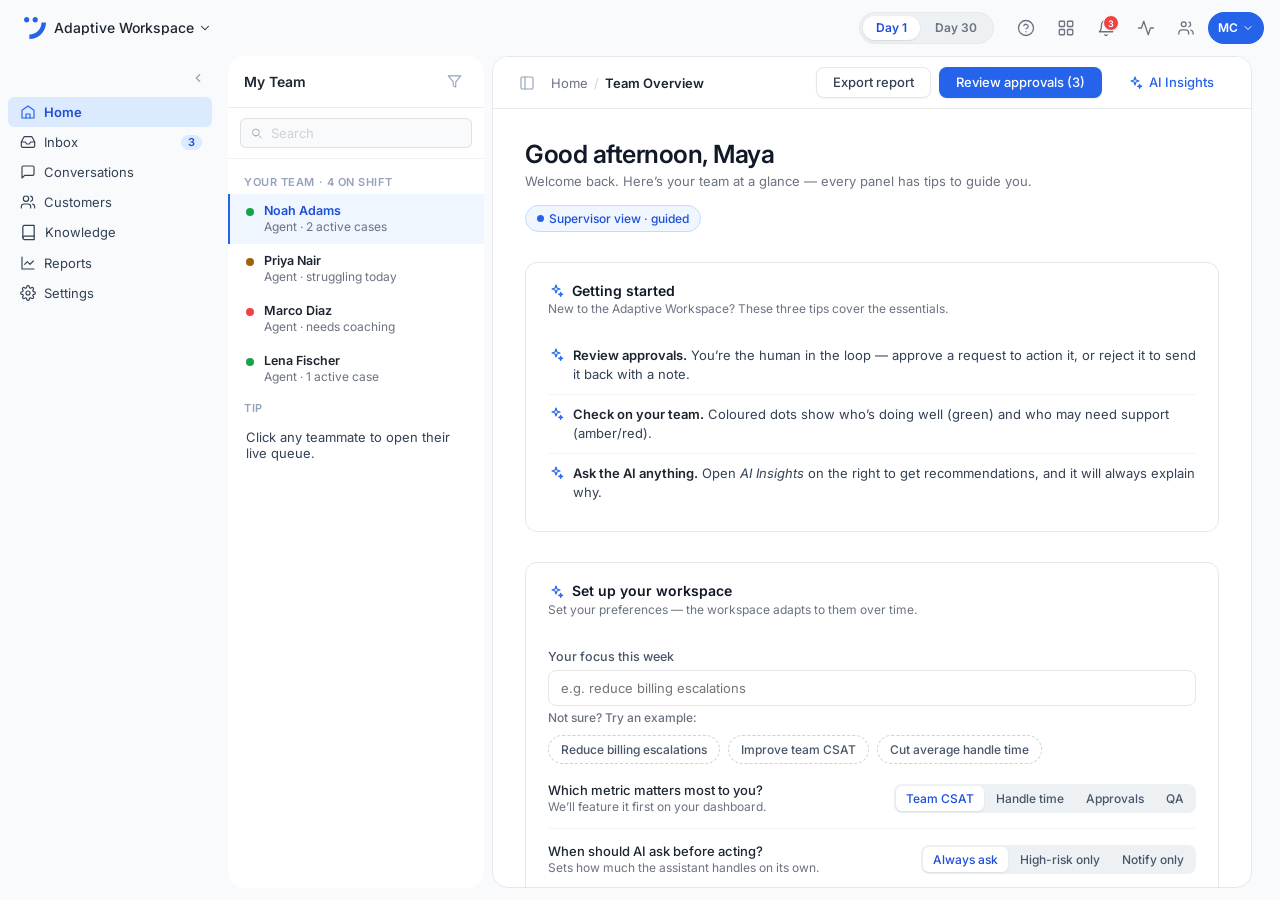
==== lyra-agentic-ALL/prototype/adaptive-workspace-cea.html @ bda92241 "Add workflow-automation suggestions and reasoning feed - Repeated approvals trigger an "Automate thi" ====
<!DOCTYPE html>
<html lang="en">
<head>
<meta charset="UTF-8" />
<meta name="viewport" content="width=device-width, initial-scale=1.0" />
<title>CEA · Adaptive Workspace</title>
<style>
@import url("https://fonts.googleapis.com/css2?family=Inter:wght@400;500;600;700&display=swap");

:root {
  --color-bg-surface-shell: rgb(249,250,251);
  --slate-50:#F8FAFC; --slate-100:#EEF1F4; --slate-200:#E5E7EB; --slate-300:#CBD2D9;
  --slate-400:#94A3B8; --slate-500:#6B7280; --slate-600:#475569; --slate-700:#334155; --slate-800:rgb(29,38,48);
  --blue-50:#EFF6FF; --blue-100:#DBEAFE; --blue-200:#BFDBFE; --blue-400:#60A5FA;
  --blue-600:#2563EB; --blue-700:#1D4ED8; --blue-800:#1E40AF;
  --green-100:#DCFCE7; --green-600:#16A34A; --green-700:#15803D;
  --red-100:#FEE2E2; --red-400:#F87171; --red-500:#EF4444; --red-600:#DC2626;
  --yellow-100:#FEF9C3; --yellow-700:#A16207;
}
*, *::before, *::after { box-sizing: border-box; margin: 0; padding: 0; }
html, body { height: 100%; font-family: Inter, sans-serif; font-size: 13px; line-height: 1.5; background: var(--slate-400); color: var(--slate-800); -webkit-font-smoothing: antialiased; }
@media (prefers-reduced-motion: reduce) { *, *::before, *::after { animation-duration:0.01ms!important; transition-duration:0.01ms!important; } }
.sr-only { position:absolute; width:1px; height:1px; padding:0; margin:-1px; overflow:hidden; clip:rect(0,0,0,0); white-space:nowrap; border:0; }
button { font-family: inherit; }
:focus-visible { outline: none; box-shadow: 0 0 0 2px rgba(37,99,235,0.35); border-radius: 6px; }

/* App shell */
.app { height: 100vh; overflow: hidden; background: var(--color-bg-surface-shell); display: flex; flex-direction: column; }
.topbar { height: 56px; background: var(--color-bg-surface-shell); display: flex; align-items: center; padding: 0 16px; flex-shrink: 0; z-index: 200; }
.topbar-brand { display:flex; align-items:center; gap:8px; cursor:pointer; padding:6px 8px; border-radius:6px; transition:background 80ms; flex-shrink:1; min-width:0; }
.topbar-brand svg { flex-shrink:0; }
.topbar-brand:hover { background: rgba(0,0,0,0.04); }
.topbar-product-name { font: 500 14px/1 Inter; color: var(--slate-800); display:flex; align-items:center; gap:4px; white-space:nowrap; overflow:hidden; text-overflow:ellipsis; }
.topbar-spacer { flex:1; min-width:8px; }
.topbar-actions { display:flex; align-items:center; gap:4px; flex-shrink:0; }
.tb-btn { width:36px; height:36px; border-radius:8px; border:none; background:transparent; display:flex; align-items:center; justify-content:center; cursor:pointer; color:var(--slate-500); position:relative; transition:background 80ms; }
.tb-btn:hover { background: rgba(0,0,0,0.05); }
.day-toggle { display:inline-flex; align-items:center; gap:2px; background:var(--slate-100); border:1px solid var(--slate-200); border-radius:9999px; padding:3px; margin-right:10px; flex-shrink:0; }
.day-seg { border:none; background:transparent; cursor:pointer; font:600 12px/1 Inter; color:var(--slate-500); padding:6px 13px; border-radius:9999px; white-space:nowrap; transition:background 120ms, color 120ms, box-shadow 120ms; }
.day-seg:hover { color:var(--slate-700); }
.day-seg.active { background:#fff; color:var(--blue-700); box-shadow:0 1px 2px rgba(0,0,0,0.10); }
/* Guidance elements (Day 1) */
.guide-note { display:flex; align-items:flex-start; gap:8px; font:400 12.5px/1.5 Inter; color:var(--slate-600); background:var(--blue-50); border:1px solid var(--blue-200); border-radius:10px; padding:11px 13px; }
.guide-note svg { color:var(--blue-600); flex-shrink:0; margin-top:1px; }
.tip-row { display:flex; align-items:flex-start; gap:9px; padding:10px 0; font:400 13px/1.45 Inter; color:var(--slate-700); }
.tip-row + .tip-row { border-top:1px solid #F3F4F6; }
.tip-row .tip-ic { color:var(--blue-600); flex-shrink:0; margin-top:1px; }
.tip-row strong { color:var(--slate-800); font-weight:600; }
.setup-field { display:flex; flex-direction:column; gap:6px; padding:12px 0 2px; }
.setup-field label { font:500 12.5px Inter; color:var(--slate-600); }
.setup-field input { border:1px solid var(--slate-200); border-radius:8px; padding:9px 12px; font:400 13px Inter; color:var(--slate-700); outline:none; transition:border-color 120ms, box-shadow 120ms; }
.setup-field input:focus { border-color:var(--blue-600); box-shadow:0 0 0 3px rgba(37,99,235,0.12); }
.live-row { display:flex; align-items:center; gap:10px; padding:9px 0; }
.live-row + .live-row { border-top:1px solid #F3F4F6; }
.live-body { flex:1; min-width:0; }
.live-name { font:500 13px Inter; color:var(--slate-800); }
.live-ch { font:400 12px Inter; color:var(--slate-500); }
.example-row { display:flex; flex-wrap:wrap; gap:8px; padding:2px 0 4px; }
.example-label { font:500 12px Inter; color:var(--slate-500); width:100%; margin-bottom:2px; }
.example-chip { border:1px dashed var(--slate-300); background:#fff; color:var(--slate-600); border-radius:9999px; padding:6px 12px; font:500 12px Inter; cursor:pointer; transition:background 100ms, border-color 100ms, color 100ms; }
.example-chip:hover { background:var(--blue-50); border-color:var(--blue-200); color:var(--blue-700); }
.setup-actions { display:flex; gap:10px; align-items:center; padding-top:14px; margin-top:4px; border-top:1px solid #F3F4F6; }
/* Adaptation marker + long-hover tooltip */
.adapt-mark { display:inline-flex; align-items:center; justify-content:center; width:16px; height:16px; border-radius:9999px; color:var(--blue-600); background:var(--blue-50); cursor:default; flex-shrink:0; vertical-align:middle; outline:none; transition:background 120ms, transform 120ms; }
.adapt-mark:hover, .adapt-mark:focus-visible { background:var(--blue-100); transform:scale(1.08); }
.adapt-mark:focus-visible { box-shadow:0 0 0 3px rgba(37,99,235,0.25); }
.adapt-tip-float { position:fixed; width:232px; max-width:calc(100vw - 16px); background:var(--slate-800); color:#fff; border-radius:9px; padding:10px 12px; font:400 12px/1.5 Inter; box-shadow:0 10px 30px rgba(0,0,0,0.22); z-index:1000; opacity:0; transform:translateY(4px); transition:opacity 140ms, transform 140ms; pointer-events:none; }
.adapt-tip-float.show { opacity:1; transform:translateY(0); }
.adapt-tip-title { display:block; font:600 10.5px/1 Inter; letter-spacing:0.04em; text-transform:uppercase; color:#BFDBFE; margin-bottom:5px; }
.adapt-tip-hint { display:block; margin-top:7px; padding-top:6px; border-top:1px solid rgba(255,255,255,0.14); font:400 11px Inter; color:var(--slate-300); }
/* Mini-chat: human feedback on an adapted element */
.mini-chat { position:fixed; width:308px; max-width:calc(100vw - 16px); background:#fff; border:1px solid var(--slate-200); border-radius:12px; box-shadow:0 18px 44px rgba(0,0,0,0.22); z-index:1100; display:flex; flex-direction:column; overflow:hidden; opacity:0; transform:translateY(6px); transition:opacity 150ms, transform 150ms; }
.mini-chat.show { opacity:1; transform:translateY(0); }
.mc-head { display:flex; align-items:center; gap:7px; padding:10px 12px; border-bottom:1px solid var(--slate-100); }
.mc-head .mc-title { flex:1; min-width:0; display:flex; align-items:center; gap:6px; font:600 12.5px Inter; color:var(--slate-800); white-space:nowrap; overflow:hidden; text-overflow:ellipsis; }
.mc-head .mc-title svg { color:var(--blue-600); flex-shrink:0; }
.mc-close { width:24px; height:24px; border:none; background:transparent; color:var(--slate-400); border-radius:6px; cursor:pointer; display:flex; align-items:center; justify-content:center; flex-shrink:0; }
.mc-close:hover { background:var(--slate-100); color:var(--slate-700); }
.mc-log { max-height:230px; overflow-y:auto; padding:12px; display:flex; flex-direction:column; gap:8px; }
.mc-bot, .mc-user { font:400 12.5px/1.5 Inter; padding:8px 11px; border-radius:11px; max-width:90%; word-wrap:break-word; animation:sigIn 220ms cubic-bezier(0.4,0,0.2,1); }
.mc-bot { background:var(--slate-100); color:var(--slate-700); align-self:flex-start; border-bottom-left-radius:3px; }
.mc-user { background:var(--blue-600); color:#fff; align-self:flex-end; border-bottom-right-radius:3px; }
.mc-chips { display:flex; flex-wrap:wrap; gap:6px; padding:2px 12px 10px; }
.mc-chip { border:1px solid var(--slate-200); background:#fff; color:var(--slate-600); border-radius:9999px; padding:5px 10px; font:500 11.5px Inter; cursor:pointer; transition:background 100ms, border-color 100ms, color 100ms; }
.mc-chip:hover { background:var(--blue-50); border-color:var(--blue-200); color:var(--blue-700); }
.mc-input { display:flex; gap:6px; padding:10px 12px; border-top:1px solid var(--slate-100); }
.mc-input input { flex:1; min-width:0; border:1px solid var(--slate-200); border-radius:8px; padding:8px 10px; font:400 12.5px Inter; color:var(--slate-700); outline:none; transition:border-color 120ms, box-shadow 120ms; }
.mc-input input:focus { border-color:var(--blue-600); box-shadow:0 0 0 3px rgba(37,99,235,0.12); }
.mc-send { border:none; background:var(--blue-600); color:#fff; border-radius:8px; padding:0 12px; cursor:pointer; display:flex; align-items:center; }
.mc-send:hover { background:var(--blue-700); }
.unadapted { outline:1px dashed var(--slate-300); outline-offset:2px; }
.mc-follow { display:flex; flex-wrap:wrap; gap:6px; margin-top:9px; }
.mc-follow .mc-chip { font-size:11px; padding:4px 9px; }
.mc-mini { margin-top:7px; padding-top:7px; border-top:1px solid rgba(0,0,0,0.07); font:400 11px/1.5 Inter; color:var(--slate-500); }
.mc-list { margin:6px 0 0; padding-left:15px; }
.mc-list li { margin:2px 0; }
.assist-chat { left:auto !important; top:auto !important; right:20px; bottom:20px; width:342px; border-color:var(--blue-200); }
.assist-chat .mc-head { background:var(--blue-50); border-bottom-color:var(--blue-200); }
.ac-note { padding:11px 14px 3px; font:400 12px/1.45 Inter; color:var(--slate-500); }
.ac-input { display:flex; align-items:center; gap:10px; padding:12px 12px 12px 14px; }
.ac-input .ac-plus { color:var(--slate-400); flex-shrink:0; display:flex; }
.ac-input input { flex:1; min-width:0; border:none; outline:none; font:400 14px Inter; color:var(--slate-700); background:transparent; }
.ac-input input::placeholder { color:var(--slate-400); }
.ac-mic { width:32px; height:32px; border-radius:9999px; background:var(--blue-50); color:var(--blue-600); display:flex; align-items:center; justify-content:center; border:none; cursor:pointer; flex-shrink:0; transition:background 120ms; }
.ac-mic:hover { background:var(--blue-100); }
.ac-menu { padding:4px 6px 8px; display:flex; flex-direction:column; }
.ac-fallback { padding:11px 14px 0; font:500 11.5px Inter; color:var(--slate-500); border-top:1px solid var(--slate-100); }
.ac-item { display:flex; align-items:center; gap:12px; padding:10px 11px; border-radius:8px; cursor:pointer; font:400 13.5px Inter; color:var(--slate-800); background:transparent; border:none; text-align:left; width:100%; }
.ac-item:hover { background:var(--slate-50); }
.ac-item .ac-ic { color:var(--slate-500); display:flex; flex-shrink:0; }
.ac-item:hover .ac-ic { color:var(--blue-600); }
.ac-item .ac-kind { margin-left:auto; font:600 9.5px/1 Inter; letter-spacing:0.04em; text-transform:uppercase; color:var(--slate-400); flex-shrink:0; }
.assist-chat .mc-log { border-top:1px solid var(--slate-100); }
.assist-chat .mc-log:empty { display:none; border:none; }
/* Automated-workflow suggestion (reactive) */
.auto-suggest { left:auto !important; top:auto !important; right:20px; bottom:20px; width:330px; border-color:#FCD34D; }
.auto-head { background:#FFFBEB; border-bottom-color:#FDE68A; }
.auto-head .mc-title svg { color:var(--yellow-700); }
.auto-body { padding:13px 14px; font:400 13px/1.55 Inter; color:var(--slate-700); }
.auto-save { margin-top:10px; display:inline-flex; align-items:center; gap:5px; font:600 12px Inter; color:var(--green-700); background:var(--green-100); padding:4px 10px; border-radius:9999px; }
.auto-actions { display:flex; gap:8px; padding:0 14px 14px; }
.auto-actions .btn { flex:1; justify-content:center; }
.auto-rule { display:flex; align-items:center; gap:8px; margin-bottom:12px; padding:9px 11px; border-radius:9px; background:#FFFBEB; border:1px solid #FDE68A; font:500 12.5px Inter; color:var(--slate-700); animation:sigIn 300ms cubic-bezier(0.4,0,0.2,1); }
.auto-rule .bolt { color:var(--yellow-700); flex-shrink:0; display:flex; }
.auto-rule-off { margin-left:auto; border:none; background:transparent; color:var(--slate-500); font:500 11.5px Inter; cursor:pointer; text-decoration:underline; flex-shrink:0; }
.apr-decided.auto { background:#FEF3C7; color:var(--yellow-700); }
/* Ways to work faster (passive spotlight) */
.opt-row { display:flex; align-items:center; gap:12px; padding:11px 0; }
.opt-row + .opt-row { border-top:1px solid #F3F4F6; }
.opt-body { flex:1; min-width:0; }
.opt-title { font:500 13px Inter; color:var(--slate-800); }
.opt-meta { font:400 12px Inter; color:var(--slate-500); margin-top:2px; }
.opt-save { font:600 12px Inter; color:var(--green-700); flex-shrink:0; white-space:nowrap; }
.opt-enable { flex-shrink:0; }

/* ── Adaptation density: Day 1 = spacious/guided · Day 30 = dense/expert ── */
.app[data-day="day1"] .content-body { padding:32px 32px 40px; }
.app[data-day="day1"] .persona-view { gap:30px; }
.app[data-day="day1"] .hero h1 { font-size:25px; }
.app[data-day="day1"] .card-header { padding:20px 22px 0; }
.app[data-day="day1"] .card-body { padding:16px 22px 20px; }
.app[data-day="day1"] .two-col-wide { gap:30px; }
.app[data-day="day1"] .kpi-row { gap:18px; }
.app[data-day="day1"] .kpi-tile { padding:18px 20px; }

.app[data-day="day30"] .content-body { padding:14px 20px 20px; }
.app[data-day="day30"] .persona-view { gap:14px; }
.app[data-day="day30"] .hero h1 { font-size:19px; }
.app[data-day="day30"] .hero .sub { font-size:12px; margin-top:2px; }
.app[data-day="day30"] .card-header { padding:12px 15px 0; }
.app[data-day="day30"] .card-body { padding:8px 15px 12px; }
.app[data-day="day30"] .card-title { font-size:13px; }
.app[data-day="day30"] .two-col-wide { gap:14px; }
.app[data-day="day30"] .kpi-row { gap:10px; }
.app[data-day="day30"] .kpi-tile { min-width:112px; padding:10px 13px; }
.app[data-day="day30"] .kpi-title { margin-bottom:4px; font-size:11.5px; }
.app[data-day="day30"] .kpi-value { font-size:23px; }
.app[data-day="day30"] .apr { padding:8px 0; }
.app[data-day="day30"] .team-row { padding:7px 0; }
.tb-badge { position:absolute; top:5px; right:5px; min-width:16px; height:16px; border-radius:9999px; background:var(--red-500); color:#fff; font:600 9px/16px Inter; text-align:center; border:1.5px solid var(--color-bg-surface-shell); padding:0 3px; }
.tb-avatar { height:32px; border:none; border-radius:9999px; background:var(--blue-600); color:#fff; font:600 12px/32px Inter; padding:0 10px; cursor:pointer; display:flex; align-items:center; gap:4px; transition:background 80ms; }
.tb-avatar:hover { filter: brightness(0.92); }
.tb-avatar svg { transition: transform 140ms cubic-bezier(0.4,0,0.2,1); }
.user-menu.open .tb-avatar svg { transform: rotate(180deg); }

/* User switcher */
.user-menu { position: relative; }
.user-dropdown { position:absolute; top:42px; right:0; width:258px; background:#fff; border:1px solid var(--slate-200); border-radius:12px; box-shadow:0 10px 30px rgba(0,0,0,0.15); padding:6px; z-index:300; opacity:0; transform:translateY(-6px); pointer-events:none; transition:opacity 140ms cubic-bezier(0.4,0,0.2,1), transform 140ms cubic-bezier(0.4,0,0.2,1); }
.user-menu.open .user-dropdown { opacity:1; transform:translateY(0); pointer-events:auto; }
.dd-label { font:600 11px/1 Inter; letter-spacing:0.05em; text-transform:uppercase; color:var(--slate-400); padding:8px 10px 5px; }
.dd-user { display:flex; align-items:center; gap:10px; padding:8px 10px; border-radius:8px; cursor:pointer; border:none; background:none; width:100%; text-align:left; }
.dd-user:hover { background: var(--slate-50); }
.dd-ava { width:34px; height:34px; border-radius:9999px; display:grid; place-items:center; color:#fff; font:600 12px Inter; flex-shrink:0; }
.dd-info { flex:1; min-width:0; display:flex; flex-direction:column; gap:1px; }
.dd-name { font:500 13px/1.3 Inter; color:var(--slate-800); }
.dd-role { font:400 12px/1.3 Inter; color:var(--slate-500); }
.dd-check { color:var(--blue-600); display:none; flex-shrink:0; }
.dd-user.active .dd-check { display:inline-flex; }
.dd-user.active .dd-name { color:var(--blue-700); font-weight:600; }

/* Shell row */
.shell { flex:1; display:flex; overflow:hidden; min-height:0; padding:0 12px 0 0; gap:8px; }
.main-nav-expanded { width:220px; background:var(--color-bg-surface-shell); display:flex; flex-direction:column; padding:8px 0 12px; flex-shrink:0; overflow:hidden; gap:1px; transition:width 220ms cubic-bezier(0.4,0,0.2,1); }
.main-nav-expanded.nav-collapsed { width:56px; }
.main-nav-expanded.nav-collapsed .nav-label { display:none; }
.main-nav-expanded.nav-collapsed .nav-row { justify-content:center; padding:8px 0; margin:0 6px; }
.main-nav-expanded.nav-collapsed .nav-count { display:none; }
.nav-exp-toggle { align-self:flex-end; margin-right:8px; margin-bottom:4px; width:28px; height:28px; border-radius:6px; border:none; background:transparent; color:var(--slate-400); display:flex; align-items:center; justify-content:center; cursor:pointer; transition:background 80ms; }
.nav-exp-toggle:hover { background: rgba(0,0,0,0.05); }
.nav-exp-toggle svg { transition: transform 220ms cubic-bezier(0.4,0,0.2,1); }
.main-nav-expanded.nav-collapsed .nav-exp-toggle { align-self:center; margin-right:0; }
.main-nav-expanded.nav-collapsed .nav-exp-toggle svg { transform: rotate(180deg); }
.nav-row { display:flex; align-items:center; gap:8px; padding:7px 10px 7px 12px; margin:0 8px; border-radius:6px; cursor:pointer; font:400 13px/1 Inter; color:var(--slate-700); transition:background 80ms; border:none; background:transparent; width:calc(100% - 16px); text-align:left; }
.nav-row:hover { background: rgba(0,0,0,0.04); }
.nav-row.active { background:var(--blue-100); color:var(--blue-700); font-weight:600; }
.nav-row.active svg { color: var(--blue-600); }
.nav-row .nav-count { margin-left:auto; font:600 11px/1 Inter; background:var(--blue-100); color:var(--blue-700); padding:2px 7px; border-radius:9999px; }
.nav-row.active .nav-count { background: var(--blue-200); }

/* Secondary nav */
.secondary-nav { width:256px; background:#fff; border-radius:16px; display:flex; flex-direction:column; flex-shrink:0; overflow:hidden; margin-bottom:12px; transition:width 220ms cubic-bezier(0.4,0,0.2,1); }
.secondary-nav.sec-hidden { width:0; margin:0; }
.sec-header { height:52px; padding:0 16px; display:flex; align-items:center; justify-content:space-between; border-bottom:1px solid rgba(0,0,0,0.07); flex-shrink:0; }
.sec-title { font:600 14px/1 Inter; color:var(--slate-800); white-space:nowrap; }
.sec-header-btn { width:28px; height:28px; border-radius:6px; border:none; background:transparent; color:var(--slate-400); display:flex; align-items:center; justify-content:center; cursor:pointer; transition:background 80ms; }
.sec-header-btn:hover { background: rgba(0,0,0,0.05); }
.sec-search { padding:10px 12px; border-bottom:1px solid rgba(0,0,0,0.06); flex-shrink:0; }
.sec-search-inner { display:flex; align-items:center; gap:8px; background:var(--slate-50); border:1px solid rgba(0,0,0,0.1); border-radius:6px; padding:6px 10px; }
.sec-search-inner input { border:none; outline:none; background:transparent; font:400 13px Inter; color:var(--slate-700); width:100%; }
.sec-search-inner input::placeholder { color: var(--slate-300); }
.sec-body { flex:1; overflow-y:auto; padding:8px 0; }
.sec-group { font:600 11px/1 Inter; letter-spacing:0.05em; text-transform:uppercase; color:var(--slate-400); padding:10px 16px 6px; }
.case-item { display:flex; gap:10px; align-items:flex-start; padding:9px 16px; cursor:pointer; transition:background 80ms; border-left:2px solid transparent; }
.case-item:hover { background:var(--slate-50); }
.case-item.active { background:var(--blue-50); border-left-color:var(--blue-600); }
.case-dot { width:8px; height:8px; border-radius:9999px; margin-top:5px; flex-shrink:0; background:var(--slate-300); }
.case-dot.hot { background:var(--red-500); }
.case-dot.warm { background:var(--yellow-700); }
.case-dot.ok { background:var(--green-600); }
.case-main { min-width:0; }
.case-id { font:600 12.5px/1.3 Inter; color:var(--slate-800); }
.case-item.active .case-id { color:var(--blue-700); }
.case-desc { font:400 12px/1.3 Inter; color:var(--slate-500); white-space:nowrap; overflow:hidden; text-overflow:ellipsis; }
.sec-lite { display:flex; align-items:center; gap:8px; padding:9px 16px; font:400 13px Inter; color:var(--slate-700); cursor:pointer; border-left:2px solid transparent; }
.sec-lite:hover { background:var(--slate-50); }
.sec-section { display:flex; align-items:center; gap:6px; font:600 12.5px/1 Inter; color:var(--slate-700); padding:14px 16px 6px; }
.sec-badge { margin-left:auto; font:600 11px/1 Inter; background:var(--blue-100); color:var(--blue-700); padding:2px 7px; border-radius:9999px; }
.shortcut-row { display:flex; align-items:center; gap:10px; margin:6px 12px 0; padding:9px 11px; border:1px solid var(--slate-200); border-radius:9px; background:#fff; cursor:pointer; transition:border-color 120ms, background 120ms; }
.shortcut-row:hover { border-color:var(--blue-200); background:var(--blue-50); }
.shortcut-row .sc-ic { display:flex; color:var(--blue-600); flex-shrink:0; }
.shortcut-row .sc-body { flex:1; min-width:0; }
.shortcut-row .sc-title { font:600 12.5px/1.2 Inter; color:var(--slate-800); white-space:nowrap; overflow:hidden; text-overflow:ellipsis; }
.shortcut-row .sc-ctx { font:400 11.5px Inter; color:var(--slate-500); margin-top:2px; }
.shortcut-row .sc-arrow { color:var(--slate-300); flex-shrink:0; display:flex; }
.shortcut-row:hover .sc-arrow { color:var(--blue-600); }
.sig-live { width:7px; height:7px; border-radius:50%; background:var(--green-600); animation:pulse 1.6s cubic-bezier(0.4,0,0.2,1) infinite; }
.sig-section { border-top:1px solid #F3F4F6; margin-top:6px; }
.sig-header { display:flex; align-items:center; gap:6px; font:600 12.5px/1 Inter; color:var(--slate-700); padding:12px 16px 8px; cursor:pointer; user-select:none; outline:none; }
.sig-header:hover { color:#111827; }
.sig-header:focus-visible { box-shadow:inset 0 0 0 2px var(--blue-200); border-radius:6px; }
.sig-chevron { margin-left:auto; display:flex; color:var(--slate-400); transition:transform 180ms cubic-bezier(0.4,0,0.2,1); }
.sig-section.collapsed .sig-chevron { transform:rotate(-90deg); }
.sig-section.collapsed .sig-feed { display:none; }
.sig-feed { max-height:172px; overflow-y:auto; padding:0 12px 10px; display:flex; flex-direction:column; gap:0; }
.sig-row { display:flex; align-items:center; gap:8px; padding:5px 4px; border-radius:6px; animation:sigIn 260ms cubic-bezier(0.4,0,0.2,1); }
.sig-row:hover { background:var(--slate-50); }
.sig-dot { width:8px; height:8px; border-radius:50%; flex-shrink:0; margin-top:4px; }
.sd-auto { background:#2563EB; }
.sd-appr { background:#D97706; }
.sd-man { background:#0D9488; }
.sig-legend { display:flex; flex-wrap:wrap; gap:12px; padding:2px 14px 8px; }
.sig-legend .ll { display:inline-flex; align-items:center; gap:5px; font:400 10.5px Inter; color:var(--slate-500); }
.sig-legend .sig-ld { width:8px; height:8px; border-radius:50%; }
.sig-section.collapsed .sig-legend { display:none; }
.sig-body { flex:1; min-width:0; }
.sig-name { font:500 11.5px/1.2 Inter; color:var(--slate-700); white-space:nowrap; overflow:hidden; text-overflow:ellipsis; }
.sig-comp { font:400 10.5px Inter; color:var(--slate-400); white-space:nowrap; overflow:hidden; text-overflow:ellipsis; }
.sig-time { font:400 10.5px Inter; color:var(--slate-400); flex-shrink:0; align-self:flex-start; margin-top:2px; }
.sig-why { font:400 10.5px/1.4 Inter; color:var(--slate-400); margin-top:2px; }
.sig-feed.expanded { max-height:320px; }
.sig-row { align-items:flex-start; }
.sig-empty { font:400 12px Inter; color:var(--slate-400); padding:8px 4px; }
.sig-foot { display:flex; align-items:center; justify-content:space-between; padding:4px 14px 10px; }
.sig-count { font:400 11px Inter; color:var(--slate-400); }
.sig-history { border:none; background:transparent; color:var(--blue-600); font:600 11.5px Inter; cursor:pointer; padding:2px; }
.sig-history:hover { text-decoration:underline; }
.sig-section.collapsed .sig-foot { display:none; }
@keyframes sigIn { from { opacity:0; transform:translateY(-4px); } to { opacity:1; transform:translateY(0); } }
.sec-lite.active { background:var(--blue-50); color:var(--blue-700); font-weight:500; border-left-color:var(--blue-600); }
.sec-lite svg { color:var(--slate-400); flex-shrink:0; }
.sec-lite.active svg { color:var(--blue-600); }

/* Content area */
.content-area { flex:1; display:flex; flex-direction:column; overflow:hidden; min-width:0; min-height:0; background:#fff; border-radius:16px; border:1px solid var(--slate-200); margin-bottom:12px; }
.breadcrumb-bar { height:52px; background:#fff; border-bottom:1px solid rgba(0,0,0,0.08); display:flex; align-items:center; padding:0 20px; gap:10px; flex-shrink:0; }
.panel-toggle-btn { width:28px; height:28px; border-radius:6px; border:none; background:transparent; color:var(--slate-400); display:flex; align-items:center; justify-content:center; cursor:pointer; transition:background 80ms; flex-shrink:0; }
.panel-toggle-btn:hover { background: rgba(0,0,0,0.05); }
.breadcrumb-path { display:flex; align-items:center; gap:6px; font:400 13px Inter; color:var(--slate-500); white-space:nowrap; }
.breadcrumb-path .sep { color:var(--slate-300); }
.breadcrumb-path .current { font-weight:600; color:var(--slate-800); }
.breadcrumb-path a { color:var(--slate-500); text-decoration:none; cursor:pointer; }
.breadcrumb-path a:hover { color: var(--blue-600); }
.breadcrumb-spacer { flex:1; }
.page-actions { display:flex; gap:8px; align-items:center; }
.btn { display:inline-flex; align-items:center; gap:6px; padding:8px 16px; border-radius:8px; font:500 13px/1 Inter; cursor:pointer; transition:background 80ms,border-color 80ms,color 80ms; border:none; white-space:nowrap; }
.btn-outline { background:#fff; color:var(--slate-700); border:1px solid var(--slate-200); box-shadow:0 1px 2px rgba(0,0,0,0.05); }
.btn-outline:hover { background: var(--slate-50); }
.btn-primary { background:var(--blue-600); color:#fff; border:1px solid transparent; box-shadow:0 1px 2px rgba(0,0,0,0.08); }
.btn-primary:hover { background: var(--blue-700); }
.btn-ghost { background:transparent; color:var(--blue-600); border:1px solid transparent; }
.btn-ghost:hover { background: var(--blue-50); }
.btn.applied { background:var(--green-100); color:var(--green-700); border-color:transparent; box-shadow:none; pointer-events:none; }
.content-body { flex:1; overflow-y:auto; padding:24px 24px 32px; }

/* Persona view + morph */
.persona-view { display:flex; flex-direction:column; gap:24px; transition:opacity 180ms cubic-bezier(0.4,0,0.2,1), transform 180ms cubic-bezier(0.4,0,0.2,1); }
.persona-view.morphing { opacity:0; transform:translateY(10px); }

/* Hero */
.hero { display:flex; align-items:flex-start; justify-content:space-between; gap:16px; flex-wrap:wrap; }
.hero h1 { font:600 22px/1.1 Inter; color:#111827; letter-spacing:-0.02em; }
.hero .sub { font:400 13px Inter; color:var(--slate-500); margin-top:4px; }
.ai-badge { display:inline-flex; align-items:center; gap:5px; padding:5px 11px; border-radius:9999px; background:var(--blue-50); color:var(--blue-700); border:1px solid var(--blue-200); font:500 12px Inter; white-space:nowrap; }
.ai-badge .pulse { width:7px; height:7px; border-radius:50%; background:var(--blue-600); animation:pulse 2s cubic-bezier(0.4,0,0.2,1) infinite; }
@keyframes pulse { 0%,100%{opacity:1; transform:scale(1);} 50%{opacity:.35; transform:scale(.6);} }

/* Cards */
.card { background:#fff; border:1px solid var(--slate-200); border-radius:12px; overflow:hidden; }
.card-header { padding:18px 20px 0; display:flex; align-items:flex-start; justify-content:space-between; margin-bottom:4px; }
.card-title { font:600 14px/1.2 Inter; color:#111827; display:flex; align-items:center; gap:8px; }
.card-title .spark { color:var(--blue-600); display:inline-flex; }
.card-sub { font:400 12px Inter; color:var(--slate-500); margin-top:2px; }
.card-body { padding:14px 20px 18px; }
.two-col { display:grid; grid-template-columns:1fr 1fr; gap:24px; }
.two-col-wide { display:grid; grid-template-columns:1.5fr 1fr; gap:24px; }
@media (max-width:1180px){ .two-col, .two-col-wide { grid-template-columns:1fr; } }
.link { color:var(--blue-700); text-decoration:none; cursor:pointer; font:400 12.5px Inter; }
.link:hover { text-decoration:underline; }

/* KPI tiles */
.kpi-row { display:flex; gap:16px; flex-wrap:wrap; }
.kpi-tile { flex:1; min-width:148px; background:#fff; border:1px solid var(--slate-200); border-radius:12px; padding:16px 18px; display:flex; flex-direction:column; }
.kpi-title { font:400 12.5px/1 Inter; color:var(--slate-500); margin-bottom:8px; }
.kpi-value { font:600 30px/1 Inter; letter-spacing:-0.03em; color:#111827; }
.kpi-trend { display:inline-flex; align-items:center; gap:3px; font:500 11.5px/1 Inter; padding:2px 7px; border-radius:9999px; margin-top:10px; align-self:flex-start; }
.kpi-trend.good { background:var(--green-100); color:var(--green-700); }
.kpi-trend.bad { background:var(--red-100); color:var(--red-600); }
.kpi-trend.neutral { background:var(--slate-100); color:var(--slate-500); }

/* Work path */
.wp-stepper { display:flex; gap:12px; flex-wrap:wrap; }
.wp-step { flex:1 1 0; min-width:130px; display:flex; align-items:center; gap:12px; padding:13px 15px; border:1px solid var(--slate-200); border-radius:12px; background:#fff; color:var(--slate-500); text-align:left; cursor:pointer; transition:all 200ms cubic-bezier(0.4,0,0.2,1); }
.wp-marker { width:26px; height:26px; flex-shrink:0; border-radius:50%; display:grid; place-items:center; font:600 12px Inter; border:1.5px solid currentColor; color:var(--slate-400); }
.wp-idx { font:400 11px Inter; color:var(--slate-400); }
.wp-label { font:500 13px/1.25 Inter; }
.wp-step.done .wp-marker { background:var(--green-100); border-color:var(--green-600); color:var(--green-700); }
.wp-step.done .wp-label { color:var(--slate-800); }
.wp-step.active { border-color:var(--blue-600); background:var(--blue-50); box-shadow:inset 0 0 0 1px var(--blue-600); }
.wp-step.active .wp-marker { background:var(--blue-600); border-color:var(--blue-600); color:#fff; }
.wp-step.active .wp-label { color:var(--blue-700); font-weight:600; }

/* Suggestions */
.sg { display:flex; align-items:center; gap:12px; padding:11px 10px; border-radius:10px; transition:background 80ms; }
.sg + .sg { margin-top:2px; }
.sg:hover { background:var(--slate-50); }
.sg-icon { width:36px; height:36px; flex-shrink:0; border-radius:8px; display:grid; place-items:center; background:var(--blue-50); color:var(--blue-600); }
.sg-body { flex:1; min-width:0; }
.sg-title { font:500 13px/1.3 Inter; color:var(--slate-800); }
.sg-meta { font:400 12px/1.3 Inter; color:var(--slate-500); display:flex; align-items:center; gap:5px; }
.sg-meta.good { color:var(--green-700); }
.sg-more { margin-top:8px; padding-left:10px; }

/* Relevant info */
.ir { display:flex; align-items:center; gap:12px; padding:11px 6px; width:100%; text-align:left; background:none; border:none; cursor:pointer; font:400 13px Inter; color:var(--slate-700); transition:background 80ms; border-radius:8px; }
.ir + .ir { border-top:1px solid #F3F4F6; }
.ir:hover { background:var(--slate-50); }
.ir .lead { color:var(--slate-400); display:inline-flex; flex-shrink:0; }
.ir .count { color:var(--slate-400); font-weight:500; }
.ir .chev { margin-left:auto; color:var(--slate-300); display:inline-flex; }

/* Automations */
.au { display:flex; align-items:center; gap:12px; padding:11px 0; }
.au + .au { border-top:1px solid #F3F4F6; }
.au-name { flex:1; font:400 13px Inter; color:var(--slate-700); }
.stx { display:inline-flex; align-items:center; gap:5px; font:500 12px Inter; padding:3px 10px; border-radius:9999px; }
.stx.ok { background:var(--green-100); color:var(--green-700); }
.stx.run { background:var(--blue-50); color:var(--blue-700); }
.spin { display:inline-flex; animation:spin 1.1s linear infinite; }
@keyframes spin { to { transform: rotate(360deg); } }

/* Quick actions */
.qa-grid { display:grid; grid-template-columns:repeat(4,1fr); gap:12px; }
.qa { display:flex; flex-direction:column; align-items:center; gap:8px; padding:15px 8px; border:1px solid var(--slate-200); border-radius:10px; background:#fff; color:var(--slate-700); font:500 12px Inter; cursor:pointer; transition:all 80ms; }
.qa svg { color:var(--blue-600); }
.qa:hover { border-color:var(--blue-600); background:var(--blue-50); transform:translateY(-1px); }

/* Approvals */
.apr { display:flex; align-items:center; gap:12px; padding:12px 0; }
.apr + .apr { border-top:1px solid #F3F4F6; }
.apr-ava { width:30px; height:30px; border-radius:9999px; display:grid; place-items:center; color:#fff; font:600 11px Inter; flex-shrink:0; }
.apr-body { flex:1; min-width:0; }
.apr-title { font:500 13px Inter; color:var(--slate-800); }
.apr-title b { color:var(--blue-700); font-weight:600; }
.apr-meta { font:400 12px Inter; color:var(--slate-500); }
.apr-actions { display:flex; gap:6px; flex-shrink:0; align-items:center; }
.apr-decided { font:500 12px Inter; padding:4px 11px; border-radius:9999px; }
.apr-decided.ok { background:var(--green-100); color:var(--green-700); }
.apr-decided.no { background:var(--red-100); color:var(--red-600); }
.btn-sm { padding:6px 13px; font:500 12.5px Inter; border-radius:7px; border:none; cursor:pointer; }
.btn-approve { background:var(--blue-600); color:#fff; }
.btn-approve:hover { background:var(--blue-700); }
.btn-reject { background:#fff; color:var(--red-600); border:1px solid var(--slate-200); }
.btn-reject:hover { background:var(--red-100); }

/* Team performance */
.team-row { display:flex; align-items:center; gap:12px; padding:11px 0; }
.team-row + .team-row { border-top:1px solid #F3F4F6; }
.team-name { flex:0 0 120px; display:flex; align-items:center; gap:8px; font:400 13px Inter; color:var(--slate-700); white-space:nowrap; }
.team-ava { width:24px; height:24px; border-radius:9999px; display:grid; place-items:center; color:#fff; font:600 9.5px Inter; flex-shrink:0; }
.team-bar-bg { flex:1; height:7px; background:var(--slate-100); border-radius:9999px; overflow:hidden; }
.team-bar-fill { height:100%; border-radius:9999px; }
.team-score { flex:0 0 34px; text-align:right; font:600 12.5px Inter; }

/* Chart + topics */
.chart-legend { display:flex; gap:16px; margin-bottom:10px; }
.legend-item { display:flex; align-items:center; gap:5px; font:400 12px Inter; color:var(--slate-500); }
.legend-dot { width:10px; height:10px; border-radius:9999px; }
.topic-list { display:flex; flex-direction:column; gap:11px; }
.topic-row { display:flex; align-items:center; gap:10px; }
.topic-name { font:400 12.5px Inter; color:var(--slate-700); flex:0 0 120px; white-space:nowrap; overflow:hidden; text-overflow:ellipsis; }
.topic-bar-bg { flex:1; height:7px; background:var(--slate-100); border-radius:9999px; overflow:hidden; }
.topic-bar-fill { height:100%; border-radius:9999px; background:var(--blue-400); }
.topic-count { font:400 11.5px Inter; color:var(--slate-400); flex:0 0 44px; text-align:right; }
.topic-delta { font:500 11px Inter; padding:1.5px 6px; border-radius:9999px; }
.topic-delta.up { background:var(--red-100); color:var(--red-600); }
.topic-delta.dn { background:var(--green-100); color:var(--green-700); }
.topic-delta.flat { background:var(--slate-100); color:var(--slate-500); }

/* Interactions table */
table { width:100%; border-collapse:collapse; }
th { font:500 11px/1 Inter; color:var(--slate-500); text-align:left; padding:0 12px 10px; border-bottom:1px solid var(--slate-200); text-transform:uppercase; letter-spacing:0.05em; }
td { font:400 13px/1.4 Inter; color:var(--slate-700); padding:11px 12px; border-bottom:1px solid #F3F4F6; }
tr:last-child td { border-bottom:none; }
.snt { display:inline-flex; align-items:center; padding:2px 9px; border-radius:9999px; font:500 11.5px Inter; }
.snt-pos { background:var(--green-100); color:var(--green-700); }
.snt-neg { background:var(--red-100); color:var(--red-600); }
.snt-neu { background:var(--slate-100); color:var(--slate-500); }
.snt-mix { background:var(--yellow-100); color:var(--yellow-700); }
.qab { display:inline-flex; padding:2px 8px; border-radius:6px; font:500 12px Inter; }
.qab-hi { background:var(--green-100); color:var(--green-700); }
.qab-mid { background:var(--yellow-100); color:var(--yellow-700); }
.qab-lo { background:var(--red-100); color:var(--red-600); }
.mono { font-family: ui-monospace, Menlo, monospace; color:var(--blue-700); }

/* Admin config */
.cfg { display:flex; align-items:center; gap:16px; padding:14px 0; }
.cfg + .cfg { border-top:1px solid #F3F4F6; }
.cfg-body { flex:1; min-width:0; }
.cfg-title { font:500 13px Inter; color:var(--slate-800); }
.cfg-desc { font:400 12px Inter; color:var(--slate-500); margin-top:1px; }
.switch { width:38px; height:22px; border-radius:9999px; background:var(--slate-300); border:none; position:relative; cursor:pointer; flex-shrink:0; transition:background 140ms; }
.switch::after { content:""; position:absolute; top:2px; left:2px; width:18px; height:18px; border-radius:50%; background:#fff; transition:transform 140ms; box-shadow:0 1px 2px rgba(0,0,0,0.2); }
.switch.on { background:var(--blue-600); }
.switch.on::after { transform:translateX(16px); }
.seg { display:inline-flex; background:var(--slate-100); border-radius:8px; padding:2px; gap:2px; flex-shrink:0; }
.seg-btn { border:none; background:none; padding:5px 10px; border-radius:6px; font:500 12px Inter; color:var(--slate-600); cursor:pointer; white-space:nowrap; }
.seg-btn.on { background:#fff; color:var(--blue-700); box-shadow:0 1px 2px rgba(0,0,0,0.08); }
.role-tag { font:500 11.5px Inter; padding:2px 9px; border-radius:9999px; background:var(--slate-100); color:var(--slate-600); }

/* AI panel */
.ai-panel { width:320px; background:#fff; border-radius:16px; display:flex; flex-direction:column; flex-shrink:0; overflow:hidden; margin-bottom:12px; transition:width 220ms cubic-bezier(0.4,0,0.2,1); }
.ai-panel.ai-hidden { width:0; margin:0; }
.ai-panel-header { height:52px; padding:0 16px; display:flex; align-items:center; justify-content:space-between; border-bottom:1px solid rgba(0,0,0,0.08); flex-shrink:0; }
.ai-panel-title { font:600 14px/1 Inter; color:var(--slate-800); }
.ai-panel-close { width:28px; height:28px; border-radius:6px; border:none; background:transparent; color:var(--slate-400); display:flex; align-items:center; justify-content:center; cursor:pointer; }
.ai-panel-close:hover { background: rgba(0,0,0,0.05); }
.ai-chat { flex:1; min-height:0; padding:14px; display:flex; flex-direction:column; gap:10px; overflow-y:auto; }
.ai-msg-user { align-self:flex-end; max-width:80%; background:var(--blue-100); color:var(--slate-800); border-radius:12px 12px 2px 12px; padding:10px 12px; font:400 12.5px/1.5 Inter; }
.ai-msg-bot { align-self:flex-start; max-width:88%; display:flex; gap:8px; }
.ai-bot-icon { width:24px; height:24px; border-radius:6px; background:var(--blue-600); display:flex; align-items:center; justify-content:center; color:#fff; flex-shrink:0; margin-top:2px; }
.ai-msg-bot-text { background:var(--slate-50); border:1px solid rgba(0,0,0,0.07); border-radius:2px 12px 12px 12px; padding:10px 12px; font:400 12.5px/1.5 Inter; color:var(--slate-700); }
.ai-composer { padding:12px 14px; border-top:1px solid rgba(0,0,0,0.07); flex-shrink:0; }
.ai-composer-inner { display:flex; align-items:center; gap:8px; border:1px solid rgba(0,0,0,0.14); border-radius:8px; padding:8px 12px; background:#fff; }
.ai-composer-inner input { flex:1; border:none; outline:none; font:400 13px Inter; color:var(--slate-700); background:transparent; }
.ai-composer-inner input::placeholder { color: var(--slate-300); }
.ai-send-btn { width:30px; height:30px; border-radius:6px; border:none; background:var(--blue-600); color:#fff; display:flex; align-items:center; justify-content:center; cursor:pointer; flex-shrink:0; }
.ai-send-btn:hover { background: var(--blue-700); }

/* Generic list rows (tab views) */
.li { display:flex; align-items:center; gap:12px; padding:12px 4px; }
.li + .li { border-top:1px solid #F3F4F6; }
.li-ava { width:32px; height:32px; border-radius:9999px; display:grid; place-items:center; color:#fff; font:600 11px Inter; flex-shrink:0; }
.li-ib { width:32px; height:32px; border-radius:8px; display:grid; place-items:center; background:var(--blue-50); color:var(--blue-600); flex-shrink:0; }
.li-body { flex:1; min-width:0; }
.li-title { font:500 13px/1.3 Inter; color:var(--slate-800); }
.li-meta { font:400 12px/1.3 Inter; color:var(--slate-500); }
.li-right { font:400 12px Inter; color:var(--slate-400); flex-shrink:0; text-align:right; }

/* Shared-file split view */
.tb-btn.on { background: var(--blue-100); color: var(--blue-700); }
.content-body.shared { padding:0; overflow:hidden; }
.content-body.shared .persona-view { height:100%; gap:0; }
.shared { display:flex; flex-direction:column; height:100%; }
.shared-bar { display:flex; align-items:center; gap:16px; padding:11px 20px; border-bottom:1px solid var(--slate-200); background:var(--blue-50); flex-wrap:wrap; flex-shrink:0; }
.shared-file { font:600 13px Inter; color:var(--slate-800); display:flex; align-items:center; gap:8px; }
.shared-file svg { color:var(--blue-600); }
.shared-caption { flex:1; text-align:center; font:600 12.5px Inter; color:var(--blue-700); min-width:180px; }
.shared-present { display:flex; align-items:center; }
.shared-present .pa { width:26px; height:26px; border-radius:9999px; display:grid; place-items:center; color:#fff; font:600 10px Inter; border:2px solid var(--blue-50); }
.split { flex:1; display:flex; overflow:hidden; min-height:0; }
.split-pane { flex:1; min-width:0; display:flex; flex-direction:column; border-right:1px solid var(--slate-200); }
.split-pane:last-child { border-right:none; }
.pane-presence { height:48px; display:flex; align-items:center; gap:10px; padding:0 18px; border-bottom:1px solid var(--slate-200); background:#fff; flex-shrink:0; }
.presence-avatars { display:flex; }
.presence-avatars .pa { width:26px; height:26px; border-radius:9999px; display:grid; place-items:center; color:#fff; font:600 10px Inter; border:2px solid #fff; }
.presence-avatars .pa + .pa { margin-left:-8px; }
.presence-avatars .pa.dim { opacity:0.38; }
.pane-who { font:600 12.5px Inter; color:var(--slate-800); }
.pane-who span { font-weight:400; color:var(--slate-500); }
.pane-role-tag { margin-left:auto; display:inline-flex; align-items:center; gap:4px; font:500 11px Inter; padding:3px 9px; border-radius:9999px; }
.pane-body { flex:1; overflow-y:auto; padding:18px; display:flex; flex-direction:column; gap:14px; background:var(--color-bg-surface-shell); }
.pcard { border:1px solid var(--slate-200); border-radius:10px; padding:14px 16px; background:#fff; }
.pcard-title { font:600 12.5px Inter; color:#111827; margin-bottom:10px; display:flex; align-items:center; gap:6px; }
.pcard-title .spark { color:var(--blue-600); display:inline-flex; }
.mini-kpis { display:grid; grid-template-columns:repeat(2,1fr); gap:10px; }
.mini-kpi { border:1px solid var(--slate-200); border-radius:10px; padding:11px 13px; background:#fff; }
.mini-kpi .v { font:600 20px/1 Inter; color:#111827; }
.mini-kpi .l { font:400 11.5px Inter; color:var(--slate-500); margin-top:4px; }
@media (max-width:820px){ .split{flex-direction:column; overflow-y:auto} .split-pane{border-right:none; border-bottom:1px solid var(--slate-200)} }

/* Telemetry · Live Signal panel */
.tele-panel { width:330px; background:#fff; border-radius:16px; display:flex; flex-direction:column; flex-shrink:0; overflow:hidden; margin-bottom:12px; transition:width 220ms cubic-bezier(0.4,0,0.2,1); }
.tele-panel.tele-hidden { width:0; margin:0; }
.tele-header { height:52px; padding:0 16px; display:flex; align-items:center; justify-content:space-between; border-bottom:1px solid rgba(0,0,0,0.08); flex-shrink:0; }
.tele-title { font:600 14px/1 Inter; color:var(--slate-800); display:flex; align-items:center; gap:8px; white-space:nowrap; }
.tele-title .live { width:8px; height:8px; border-radius:50%; background:var(--green-600); animation:pulse 1.6s cubic-bezier(0.4,0,0.2,1) infinite; }
.tele-close { width:28px; height:28px; border-radius:6px; border:none; background:transparent; color:var(--slate-400); display:flex; align-items:center; justify-content:center; cursor:pointer; }
.tele-close:hover { background:rgba(0,0,0,0.05); }
.tele-counters { padding:14px; display:flex; flex-direction:column; gap:10px; border-bottom:1px solid rgba(0,0,0,0.06); flex-shrink:0; }
.ti-tile { border:1px solid var(--slate-200); border-radius:12px; padding:12px 16px; text-align:center; }
.ti-tile.bump { animation:tibump 420ms cubic-bezier(0.4,0,0.2,1); }
@keyframes tibump { 0%{transform:scale(1)} 40%{transform:scale(1.05)} 100%{transform:scale(1)} }
.ti-label { font:600 11px/1 Inter; letter-spacing:0.06em; text-transform:uppercase; color:var(--slate-400); }
.ti-value { font:600 42px/1 Inter; color:var(--blue-700); letter-spacing:-0.03em; margin:6px 0 4px; }
.ti-sub { font:400 11px/1.3 Inter; color:var(--slate-400); }
.tele-mini { display:grid; grid-template-columns:1fr 1fr; gap:10px; }
.tele-box { border:1px solid var(--slate-200); border-radius:10px; padding:10px 12px; }
.tele-box .l { font:600 10px/1 Inter; letter-spacing:0.05em; text-transform:uppercase; color:var(--slate-400); margin-bottom:8px; }
.aer-bars { display:flex; height:8px; border-radius:9999px; overflow:hidden; background:var(--slate-100); }
.aer-a{ background:var(--green-600); } .aer-e{ background:var(--yellow-700); } .aer-r{ background:var(--red-500); }
.aer-legend { margin-top:7px; font:600 11px Inter; color:var(--slate-500); }
.adapt-val { font:600 22px/1 Inter; color:#111827; }
.autonomy-chip { display:flex; align-items:center; justify-content:center; gap:6px; padding:8px; border-radius:9999px; font:600 11px Inter; letter-spacing:0.04em; text-transform:uppercase; transition:background 200ms; }
.autonomy-chip.req { background:var(--slate-100); color:var(--slate-600); }
.autonomy-chip.notify { background:var(--green-100); color:var(--green-700); }
.tele-stream { flex:1; overflow-y:auto; padding:8px 14px 14px; }
.tele-streamlabel { font:600 10px/1 Inter; letter-spacing:0.06em; text-transform:uppercase; color:var(--slate-400); padding:8px 0; position:sticky; top:0; background:#fff; }
.ev { display:flex; align-items:center; gap:9px; padding:7px 0; border-bottom:1px solid #F6F7F8; animation:evin 320ms cubic-bezier(0.4,0,0.2,1); }
@keyframes evin { from{opacity:0; transform:translateX(-6px)} to{opacity:1; transform:none} }
.ev-dot { width:7px; height:7px; border-radius:50%; flex-shrink:0; }
.ev-name { font:500 12px/1.2 Inter; color:var(--slate-800); }
.ev-comp { font:400 11px/1.2 Inter; color:var(--slate-500); }
.ev-user { font:700 8.5px Inter; padding:2px 6px; border-radius:9999px; color:#fff; flex-shrink:0; }
.ev-time { font:400 10px Inter; color:var(--slate-400); flex-shrink:0; min-width:26px; text-align:right; }

/* Toast */
.toast-wrap { position:fixed; bottom:24px; left:50%; transform:translateX(-50%); display:flex; flex-direction:column; gap:8px; z-index:500; align-items:center; }
.toast { display:flex; align-items:center; gap:12px; background:var(--slate-800); color:#fff; padding:11px 12px 11px 16px; border-radius:10px; font:400 13px Inter; box-shadow:0 8px 24px rgba(0,0,0,0.22); animation:toastIn 260ms cubic-bezier(0.4,0,0.2,1); }
.toast .ok { color:#5AC368; display:inline-flex; }
.toast .undo { background:rgba(255,255,255,0.14); color:#fff; border:none; padding:5px 12px; border-radius:6px; font:600 12px Inter; cursor:pointer; }
.toast .undo:hover { background: rgba(255,255,255,0.26); }
@keyframes toastIn { from{opacity:0; transform:translateY(12px);} to{opacity:1; transform:translateY(0);} }
.toast.out { animation:toastOut 220ms cubic-bezier(0.4,0,0.2,1) forwards; }
@keyframes toastOut { to { opacity:0; transform:translateY(12px); } }
</style>
</head>
<body>
<h2 class="sr-only">CEA Adaptive Workspace — the interface reshapes itself per person; switch users from the top-right avatar to see the supervisor, agent, analyst, and admin views.</h2>

<div class="app">
  <header class="topbar">
    <div class="topbar-brand">
      <svg width="22" height="22" viewBox="0 0 57.381 57.108" fill="rgb(37,99,235)" aria-hidden="true"><path fill-rule="evenodd" d="M 56.689 13.897 C 57.04 13.898 57.321 14.159 57.354 14.496 C 57.37 14.554 57.382 14.614 57.381 14.677 C 57.021 37.915 38.064 56.752 14.677 57.108 C 14.327 57.112 14.039 56.845 14.006 56.505 C 13.991 56.45 13.981 56.392 13.981 56.332 L 13.981 46.15 C 13.982 45.787 14.279 45.493 14.646 45.485 C 31.655 45.137 45.424 31.454 45.776 14.555 C 45.784 14.187 46.078 13.894 46.445 13.894 L 56.689 13.897 Z M 6.992 0 C 10.854 0 13.984 3.111 13.984 6.945 C 13.984 10.78 10.854 13.89 6.992 13.891 C 3.13 13.891 0 10.78 0 6.945 C 0 3.111 3.13 0 6.992 0 Z M 29.292 0 C 33.154 0 36.284 3.111 36.284 6.945 C 36.284 10.78 33.154 13.891 29.292 13.891 C 25.43 13.891 22.3 10.78 22.3 6.945 C 22.3 3.111 25.43 0 29.292 0 Z"/></svg>
      <span class="topbar-product-name">Adaptive Workspace<svg width="14" height="14" viewBox="0 0 24 24" fill="none" stroke="currentColor" stroke-width="1.75" stroke-linecap="round" stroke-linejoin="round" aria-hidden="true"><path d="M6 9l6 6 6-6"/></svg></span>
    </div>
    <div class="topbar-spacer"></div>
    <div class="topbar-actions">
      <div class="day-toggle" id="dayToggle" role="tablist" aria-label="Adaptation timeline">
        <button class="day-seg active" data-day="day1" role="tab" aria-selected="true">Day 1</button>
        <button class="day-seg" data-day="day30" role="tab" aria-selected="false">Day 30</button>
      </div>
      <button class="tb-btn" aria-label="Help"><svg width="18" height="18" viewBox="0 0 24 24" fill="none" stroke="currentColor" stroke-width="1.75" stroke-linecap="round" stroke-linejoin="round"><circle cx="12" cy="12" r="10"/><path d="M9.09 9a3 3 0 0 1 5.83 1c0 2-3 3-3 3M12 17h.01"/></svg></button>
      <button class="tb-btn" aria-label="Apps"><svg width="18" height="18" viewBox="0 0 24 24" fill="none" stroke="currentColor" stroke-width="1.75" stroke-linecap="round" stroke-linejoin="round"><rect x="3" y="3" width="7" height="7" rx="1"/><rect x="14" y="3" width="7" height="7" rx="1"/><rect x="3" y="14" width="7" height="7" rx="1"/><rect x="14" y="14" width="7" height="7" rx="1"/></svg></button>
      <button class="tb-btn" aria-label="Notifications"><svg width="18" height="18" viewBox="0 0 24 24" fill="none" stroke="currentColor" stroke-width="1.75" stroke-linecap="round" stroke-linejoin="round"><path d="M18 8a6 6 0 1 0-12 0c0 7-3 9-3 9h18s-3-2-3-9M13.73 21a2 2 0 0 1-3.46 0"/></svg><span class="tb-badge">3</span></button>
      <button class="tb-btn" id="teleBtn" aria-label="Live signal telemetry" title="Live signal · telemetry"><svg width="18" height="18" viewBox="0 0 24 24" fill="none" stroke="currentColor" stroke-width="1.75" stroke-linecap="round" stroke-linejoin="round"><polyline points="22 12 18 12 15 21 9 3 6 12 2 12"/></svg></button>
      <button class="tb-btn shared-file-btn" id="sharedBtn" aria-label="Shared file view" title="Shared file view"><svg width="18" height="18" viewBox="0 0 24 24" fill="none" stroke="currentColor" stroke-width="1.75" stroke-linecap="round" stroke-linejoin="round"><circle cx="9" cy="7" r="3.2"/><path d="M2.5 20v-1.5a4 4 0 0 1 4-4h5a4 4 0 0 1 4 4V20"/><path d="M16 4.2a3.2 3.2 0 0 1 0 6.1"/><path d="M21.5 20v-1.5a4 4 0 0 0-3-3.8"/></svg></button>
      <div class="user-menu" id="userMenu">
        <button class="tb-avatar" id="userBtn" aria-haspopup="menu" aria-expanded="false" title="Switch user"><span id="userInitials">MC</span><svg width="12" height="12" viewBox="0 0 24 24" fill="none" stroke="currentColor" stroke-width="2" stroke-linecap="round" stroke-linejoin="round" aria-hidden="true"><path d="M6 9l6 6 6-6"/></svg></button>
        <div class="user-dropdown" id="userDropdown" role="menu" aria-label="Switch user"></div>
      </div>
    </div>
  </header>

  <div class="shell">
    <nav class="main-nav-expanded" aria-label="Primary">
      <button class="nav-exp-toggle" title="Collapse navigation" aria-label="Collapse navigation"><svg width="14" height="14" viewBox="0 0 24 24" fill="none" stroke="currentColor" stroke-width="2" stroke-linecap="round" stroke-linejoin="round"><path d="M15 6l-6 6 6 6"/></svg></button>
      <div id="navItems"></div>
    </nav>

    <aside class="secondary-nav" aria-label="Context panel">
      <div class="sec-header"><span class="sec-title" id="secTitle">My Queue</span><button class="sec-header-btn" title="Filter" aria-label="Filter"><svg width="15" height="15" viewBox="0 0 24 24" fill="none" stroke="currentColor" stroke-width="1.75" stroke-linecap="round" stroke-linejoin="round"><path d="M22 3H2l8 9.46V19l4 2v-8.54L22 3z"/></svg></button></div>
      <div class="sec-search"><div class="sec-search-inner"><svg width="13" height="13" viewBox="0 0 24 24" fill="none" stroke="var(--slate-400)" stroke-width="1.75" stroke-linecap="round" stroke-linejoin="round"><path d="M21 21l-4.35-4.35M10 17a7 7 0 1 0 0-14 7 7 0 0 0 0 14z"/></svg><input type="text" id="secSearch" placeholder="Search" aria-label="Search" /></div></div>
      <div class="sec-body" id="secBody"></div>
    </aside>

    <div class="content-area">
      <div class="breadcrumb-bar">
        <button class="panel-toggle-btn" title="Toggle side panel" aria-label="Toggle side panel"><svg width="16" height="16" viewBox="0 0 24 24" fill="none" stroke="currentColor" stroke-width="1.75" stroke-linecap="round" stroke-linejoin="round"><rect x="3" y="3" width="18" height="18" rx="2"/><path d="M9 3v18"/></svg></button>
        <div class="breadcrumb-path" id="breadcrumbPath"></div>
        <div class="breadcrumb-spacer"></div>
        <div class="page-actions" id="pageActions"></div>
      </div>
      <div class="content-body"><div class="persona-view" id="personaView"></div></div>
    </div>

    <aside class="ai-panel ai-hidden" aria-label="AI insights">
      <div class="ai-panel-header"><div style="display:flex;align-items:center;gap:8px"><svg width="16" height="16" viewBox="0 0 24 24" fill="none" stroke="var(--blue-600)" stroke-width="1.75" stroke-linecap="round" stroke-linejoin="round"><path d="M12 3l1.5 4.5L18 9l-4.5 1.5L12 15l-1.5-4.5L6 9l4.5-1.5zM19 14l.8 2.4L22 17l-2.2.6L19 20l-.8-2.4L16 17l2.2-.6z"/></svg><span class="ai-panel-title">AI Insights</span></div><button class="ai-panel-close" title="Close AI panel" aria-label="Close AI panel"><svg width="16" height="16" viewBox="0 0 24 24" fill="none" stroke="currentColor" stroke-width="2" stroke-linecap="round" stroke-linejoin="round"><path d="M18 6L6 18M6 6l12 12"/></svg></button></div>
      <div class="ai-chat" id="aiChat"></div>
      <div class="ai-composer"><div class="ai-composer-inner"><input type="text" id="aiInput" placeholder="Ask AI…" aria-label="Ask AI" /><button class="ai-send-btn" id="aiSend" aria-label="Send"><svg width="14" height="14" viewBox="0 0 24 24" fill="none" stroke="currentColor" stroke-width="2" stroke-linecap="round" stroke-linejoin="round"><path d="M22 2L11 13M22 2L15 22l-4-9-9-4 20-7z"/></svg></button></div></div>
    </aside>

    <aside class="tele-panel tele-hidden" aria-label="Live signal telemetry">
      <div class="tele-header"><div class="tele-title"><span class="live" aria-hidden="true"></span>Live Signal</div><button class="tele-close" aria-label="Close telemetry"><svg width="16" height="16" viewBox="0 0 24 24" fill="none" stroke="currentColor" stroke-width="2" stroke-linecap="round" stroke-linejoin="round"><path d="M18 6L6 18M6 6l12 12"/></svg></button></div>
      <div class="tele-counters">
        <div class="ti-tile" id="tiTile"><div class="ti-label">Trust Index</div><div class="ti-value" id="tiValue">72</div><div class="ti-sub">approve +1 · reject −3 · undo −2</div></div>
        <div class="tele-mini">
          <div class="tele-box"><div class="l">A : E : R</div><div class="aer-bars" id="aerBars"></div><div class="aer-legend" id="aerLegend">0 : 0 : 0</div></div>
          <div class="tele-box"><div class="l">Adaptations</div><div class="adapt-val" id="adaptVal">0</div><div class="ti-sub">budget 2.0/session</div></div>
        </div>
        <div class="autonomy-chip req" id="autonomyChip">Require approval</div>
      </div>
      <div class="tele-stream"><div class="tele-streamlabel">Event stream · newest first</div><div id="teleStream"></div></div>
    </aside>
  </div>
</div>

<div class="toast-wrap" id="toasts" aria-live="polite"></div>

<script>
(function () {
  "use strict";
  var $ = function (s, r) { return (r || document).querySelector(s); };
  var $$ = function (s, r) { return Array.prototype.slice.call((r || document).querySelectorAll(s)); };

  /* ── Reusable SVG snippets ── */
  var SPARK = '<svg width="16" height="16" viewBox="0 0 24 24" fill="none" stroke="currentColor" stroke-width="1.75" stroke-linecap="round" stroke-linejoin="round"><path d="M12 3l1.5 4.5L18 9l-4.5 1.5L12 15l-1.5-4.5L6 9l4.5-1.5zM19 14l.8 2.4L22 17l-2.2.6L19 20l-.8-2.4L16 17l2.2-.6z"/></svg>';
  var CHK = '<svg width="14" height="14" viewBox="0 0 24 24" fill="none" stroke="currentColor" stroke-width="2.4" stroke-linecap="round" stroke-linejoin="round"><path d="M20 6L9 17l-5-5"/></svg>';
  var CHEV = '<svg width="15" height="15" viewBox="0 0 24 24" fill="none" stroke="currentColor" stroke-width="1.75" stroke-linecap="round" stroke-linejoin="round"><path d="M9 6l6 6-6 6"/></svg>';
  var AIBTN = '<button class="btn btn-ghost ai-insights-btn">' + SPARK + 'AI Insights</button>';
  function hero(name, sub, badge) { return '<div class="hero"><div><h1>Good afternoon, ' + name + '</h1><div class="sub">' + sub + '</div></div><span class="ai-badge"><span class="pulse"></span>' + badge + '</span></div>'; }
  function heroPlain(title, sub, badge) { return '<div class="hero"><div><h1>' + title + '</h1><div class="sub">' + sub + '</div></div><span class="ai-badge"><span class="pulse"></span>' + badge + '</span></div>'; }
  function botMsg(t) { return '<div class="ai-msg-bot"><div class="ai-bot-icon"><svg width="12" height="12" viewBox="0 0 24 24" fill="none" stroke="currentColor" stroke-width="2" stroke-linecap="round" stroke-linejoin="round"><path d="M12 3l1.5 4.5L18 9l-4.5 1.5L12 15l-1.5-4.5L6 9l4.5-1.5z"/></svg></div><div class="ai-msg-bot-text">' + t + '</div></div>'; }
  function userMsg(t) { return '<div class="ai-msg-user">' + t + '</div>'; }
  function tip(t) { return '<div class="tip-row"><span class="tip-ic">' + SPARK + '</span><span>' + t + '</span></div>'; }
  function guideNote(t) { return '<div class="guide-note"><svg width="15" height="15" viewBox="0 0 24 24" fill="none" stroke="currentColor" stroke-width="1.75" stroke-linecap="round" stroke-linejoin="round" aria-hidden="true"><circle cx="12" cy="12" r="10"/><path d="M12 16v-4M12 8h.01"/></svg><span>' + t + '</span></div>'; }
  function setupField(label, ph) { return '<div class="setup-field"><label>' + label + '</label><input type="text" class="setup-input" placeholder="' + ph + '" aria-label="' + label + '" /></div>'; }
  function exampleChip(t) { return '<button class="example-chip" data-fill="' + t + '">' + t + '</button>'; }
  /* Compact 2-series trend chart (CSAT / QA) — borrowed from the Reports page */
  function trendChart() {
    return '<div class="chart-legend"><div class="legend-item"><span class="legend-dot" style="background:var(--blue-600)"></span>CSAT</div><div class="legend-item"><span class="legend-dot" style="background:var(--slate-400)"></span>QA</div></div>' +
      '<svg width="100%" height="118" viewBox="0 0 540 118" preserveAspectRatio="none" style="display:block">' +
        '<line x1="0" y1="30" x2="540" y2="30" stroke="rgba(0,0,0,0.05)"/><line x1="0" y1="60" x2="540" y2="60" stroke="rgba(0,0,0,0.05)"/><line x1="0" y1="90" x2="540" y2="90" stroke="rgba(0,0,0,0.05)"/>' +
        '<polygon fill="rgba(37,99,235,0.07)" points="30,70 90,64 150,60 210,52 270,50 330,44 390,40 450,34 510,28 510,118 30,118"/>' +
        '<polyline fill="none" stroke="#2563EB" stroke-width="2.5" stroke-linejoin="round" stroke-linecap="round" points="30,70 90,64 150,60 210,52 270,50 330,44 390,40 450,34 510,28"/>' +
        '<polyline fill="none" stroke="#94A3B8" stroke-width="2" stroke-linejoin="round" stroke-linecap="round" points="30,82 90,80 150,76 210,74 270,72 330,68 390,66 450,62 510,60"/>' +
      '</svg>';
  }
  /* Compact live-conversation row — borrowed from the Conversations page */
  function liveRow(ini, color, name, ch, status, cls) { return '<div class="live-row"><span class="li-ava" style="background:' + color + '">' + ini + '</span><div class="live-body"><div class="live-name">' + name + '</div><div class="live-ch">' + ch + '</div></div><span class="snt ' + cls + '">' + status + '</span></div>'; }
  /* Subtle marker for anything the workspace has adapted. Long-hover shows why;
     later this can open undo / view-the-logic actions. */
  var BOLT = '<svg width="16" height="16" viewBox="0 0 24 24" fill="currentColor" aria-hidden="true"><path d="M13 2L4.5 13.5H11l-1 8.5 8.5-11.5H12l1-8.5z"/></svg>';
  function optRow(id, title, meta, saved) { return '<div class="opt-row"><div class="opt-body"><div class="opt-title">' + title + '</div><div class="opt-meta">' + meta + '</div></div><span class="opt-save">' + saved + '</span><button class="btn-sm btn-approve opt-enable" data-opt="' + id + '">Enable</button></div>'; }
  function adaptMark(info, label) { var i = info.replace(/"/g, '&quot;'); var l = (label || 'this element').replace(/"/g, '&quot;'); return '<span class="adapt-mark" tabindex="0" role="button" aria-label="Adapted: ' + l + ' — click to adjust" data-info="' + i + '" data-label="' + l + '"><svg width="11" height="11" viewBox="0 0 24 24" fill="currentColor" aria-hidden="true"><path d="M12 3l1.6 5L18 9.6l-4.4 1.6L12 16l-1.6-4.8L6 9.6 10.4 8z"/></svg></span>'; }
  function shortcut(tab, icon, label, ctx, deep) { return '<div class="shortcut-row" data-tab="' + tab + '" data-deep="' + (deep || '') + '" data-detail="' + label + '"><span class="sc-ic">' + icon + '</span><div class="sc-body"><div class="sc-title">' + label + '</div><div class="sc-ctx">' + ctx + '</div></div><span class="sc-arrow">' + CHEV + '</span></div>'; }

  /* ═══════════ PERSONA VIEWS (layout-as-data) ═══════════ */
  var personas = {

    /* ---- SUPERVISOR (Maya) ---- */
    supervisor: {
      breadcrumb: '<a>Home</a><span class="sep">/</span><span class="current">Team Overview</span>',
      /* Day 1 — first-time supervisor: guided, spacious, everything labeled */
      actions: '<button class="btn btn-outline">Export report</button><button class="btn btn-primary">Review approvals (3)</button>' + AIBTN,
      secTitle: 'My Team',
      secBody:
        '<div class="sec-group">Your team · 4 on shift</div>' +
        '<div class="case-item active"><span class="case-dot ok"></span><div class="case-main"><div class="case-id">Noah Adams</div><div class="case-desc">Agent · 2 active cases</div></div></div>' +
        '<div class="case-item"><span class="case-dot warm"></span><div class="case-main"><div class="case-id">Priya Nair</div><div class="case-desc">Agent · struggling today</div></div></div>' +
        '<div class="case-item"><span class="case-dot hot"></span><div class="case-main"><div class="case-id">Marco Diaz</div><div class="case-desc">Agent · needs coaching</div></div></div>' +
        '<div class="case-item"><span class="case-dot ok"></span><div class="case-main"><div class="case-id">Lena Fischer</div><div class="case-desc">Agent · 1 active case</div></div></div>' +
        '<div class="sec-group">Tip</div>' +
        '<div class="sec-lite">Click any teammate to open their live queue.</div>',
      aiIntro: botMsg('Hi Maya 👋 I’m your AI assistant. I’ll help you review approvals, spot who needs support, and explain my reasoning along the way.') + botMsg('Try asking me something like <strong>“Who on the team needs help?”</strong> — just type below.') + userMsg('Who on the team needs help?') + botMsg('<strong>Marco Diaz</strong> looks like the priority. His struggle score is 64 (up from 78 last week), mostly on billing disputes. A quick coaching session before Thursday should help — want me to draft an invite?'),
      hero: hero('Maya', 'Welcome back. Here’s your team at a glance — every panel has tips to guide you.', 'Supervisor view · guided'),
      content:
        card('Getting started',
          tip('<strong>Review approvals.</strong> You’re the human in the loop — approve a request to action it, or reject it to send it back with a note.') +
          tip('<strong>Check on your team.</strong> Coloured dots show who’s doing well (green) and who may need support (amber/red).') +
          tip('<strong>Ask the AI anything.</strong> Open <em>AI Insights</em> on the right to get recommendations, and it will always explain why.'),
          {icon:SPARK, sub:'New to the Adaptive Workspace? These three tips cover the essentials.'}) +
        card('Set up your workspace',
          setupField('Your focus this week', 'e.g. reduce billing escalations') +
          '<div class="example-row"><span class="example-label">Not sure? Try an example:</span>' +
            exampleChip('Reduce billing escalations') + exampleChip('Improve team CSAT') + exampleChip('Cut average handle time') +
          '</div>' +
          cfgSeg('Which metric matters most to you?', 'We’ll feature it first on your dashboard.', 'Primary metric', ['Team CSAT','Handle time','Approvals','QA'], 0) +
          cfgSeg('When should AI ask before acting?', 'Sets how much the assistant handles on its own.', 'Approval threshold', ['Always ask','High-risk only','Notify only'], 0) +
          cfgSwitch('Email me a morning digest', 'A short daily summary of approvals and team health.', 'Morning digest', true) +
          cfgSwitch('Highlight teammates who need coaching', 'Surfaces struggling agents at the top of your list.', 'Coaching highlights', false) +
          guideNote('Tip: you can change any of these later in Settings. The more you use the workspace, the more it tailors itself to you.') +
          '<div class="setup-actions"><button class="btn btn-primary setup-save">Save &amp; personalize</button><button class="btn btn-ghost">Skip for now</button></div>',
          {icon:SPARK, sub:'Set your preferences — the workspace adapts to them over time.'}) +
        guideNote('The four cards below summarise your team’s health today. Each number shows the recent trend beneath it.') +
        '<div class="kpi-row">' +
          kpi('Team CSAT', '86 %', '↑ +1.4 pp', 'good') +
          kpi('Cases in queue', '24', '— steady', 'neutral') +
          kpi('Approvals pending', '3', '↑ 2 new', 'bad') +
          kpi('Avg handle time', '6:24', '↓ −0:12', 'good') +
        '</div>' +
        '<div class="two-col-wide">' +
          card('Approvals Waiting', apr('NA','#7C3AED','Refund <b>$49</b> to Jordan Rivera','Requested by Noah Adams · higher-risk action') + apr('PN','#0D9488','Escalate case #48209 to Tier 2','Requested by Priya Nair') + apr('MD','#B45309','Send replacement · order #77120','Requested by Marco Diaz'), {icon:SPARK, sub:'Each request needs your decision. Not sure? Open AI Insights for a recommendation.'}) +
          card('Team Performance', team('NA','#7C3AED','Noah Adams',92) + team('LF','#2563EB','Lena Fischer',88) + team('PN','#0D9488','Priya Nair',78) + team('MD','#B45309','Marco Diaz',64), {mute:true, icon:barsIcon(), sub:'Scores blend CSAT, handle time and QA. Green is on track; red needs coaching.'}) +
        '</div>',

      /* Day 30 — workspace adapted to Maya's 30 days of usage */
      day30: {
        breadcrumb: '<a>Home</a><span class="sep">/</span><span class="current">Team Overview</span>',
        actions: '<button class="btn btn-primary">Approvals · 3</button>' + AIBTN,
        secTitle: 'Shortcuts',
        secBody:
          '<div class="sec-section">My team ' + adaptMark('Your most-used panel. It became a section inside Shortcuts once the workspace learned you jump between your team and other pages all day.', 'My team section') + '</div>' +
          '<div class="sec-group">Needs you first</div>' +
          '<div class="case-item active"><span class="case-dot hot"></span><div class="case-main"><div class="case-id">Marco Diaz</div><div class="case-desc">Struggle 64 · coaching due</div></div></div>' +
          '<div class="case-item"><span class="case-dot warm"></span><div class="case-main"><div class="case-id">Priya Nair</div><div class="case-desc">Struggling · billing cluster</div></div></div>' +
          '<div class="sec-group">Steady · 2</div>' +
          '<div class="case-item"><span class="case-dot ok"></span><div class="case-main"><div class="case-id">Noah Adams</div><div class="case-desc">Agent · 2 active</div></div></div>' +
          '<div class="case-item"><span class="case-dot ok"></span><div class="case-main"><div class="case-id">Lena Fischer</div><div class="case-desc">Agent · 1 active</div></div></div>' +
          '<div class="sec-section">Quick access ' + adaptMark('Deep links to the exact pages you open most — the workspace pinned them here so you skip the extra clicks.', 'Quick access') + '</div>' +
          shortcut('inbox', inboxIcon(), 'Unread messages', 'Inbox · 3 new', 'inbox-unread') +
          shortcut('knowledge', bookIcon(), 'Popular knowledge', 'Knowledge · top articles', 'knowledge-popular') +
          shortcut('reports', reportNavIcon(), 'Team reports', 'Reports · your team', 'reports-team') +
          '<div class="sig-section" id="sigSection">' +
            '<div class="sig-header" id="sigHeader" role="button" tabindex="0" aria-expanded="true">Live signal <span class="sig-live"></span>' + adaptMark('A real-time feed of activity across your team, pinned to your panel because you keep the telemetry open all day.', 'Live signal') + '<span class="sig-chevron"><svg width="14" height="14" viewBox="0 0 24 24" fill="none" stroke="currentColor" stroke-width="2.2" stroke-linecap="round" stroke-linejoin="round"><path d="M6 9l6 6 6-6"/></svg></span></div>' +
            '<div class="sig-legend"><span class="ll"><span class="sig-ld sd-auto"></span>Automatic</span><span class="ll"><span class="sig-ld sd-appr"></span>Approved</span><span class="ll"><span class="sig-ld sd-man"></span>Manual</span></div>' +
            '<div class="sig-feed" id="sigFeed"></div>' +
            '<div class="sig-foot"><span class="sig-count" id="sigCount"></span><button class="sig-history" id="sigHistoryBtn">Full history →</button></div>' +
          '</div>',
        aiIntro: botMsg('3 approvals triaged. Noah $49 → <strong>approve</strong> (12 matches). Escalation + replacement held for review. Marco coaching due Thu.') + userMsg('draft the coaching invite') + botMsg('Drafted — Thu 2pm, billing disputes, 30 min. Sending on your ok.'),
        hero: hero('Maya', '8 agents · 3 approvals · 1 coaching flag · CSAT 86% · AHT 6:24', 'Supervisor · Day 30'),
        content:
          '<div class="kpi-row">' +
            kpi('Approvals', '3', '↑ 2', 'bad') +
            kpi('Coaching', '1', 'Marco', 'bad') +
            kpi('CSAT', '86 %', '↑ 1.4', 'good') +
            kpi('AHT', '6:24', '↓ 0:12', 'good') +
            kpi('Queue', '24', '—', 'neutral') +
            kpi('Deflection', '18 %', '↑ 3', 'good') +
          '</div>' +
          card('Ways to work faster' + adaptMark('Surfaced because your usage shows repeated manual steps these could handle for you. Confidence: high.', 'Ways to work faster'),
            optRow('refunds', 'Auto-approve low-risk refunds', 'You clear ~9/day under $50 by hand', '~12 min/day') +
            optRow('billing', 'Bulk-resolve duplicate billing cases', '14 near-identical cases handled one-by-one this week', '~8 min/day') +
            optRow('digest', 'Auto-pin your morning report', 'You open Team reports first thing every day', '~2 min/day'),
            {icon:BOLT, sub:'3 automations you’re not using yet · ~22 min/day total'}) +
          '<div class="two-col-wide">' +
            card('Approvals' + adaptMark('AI pre-ranked these by resolution-match and blast radius. The top item matched 12 clean resolutions today, so it’s recommended to approve.', 'Approvals'),
              apr('NA','#7C3AED','Refund <b>$49</b> · Jordan Rivera','12 matches · <strong style="color:var(--green-600)">approve</strong>') +
              apr('PN','#0D9488','Escalate #48209 · Tier 2','high blast radius · review') +
              apr('MD','#B45309','Replacement · #77120','standard'),
              {icon:SPARK, sub:'pre-ranked'}) +
            card('Team' + adaptMark('Reordered to surface who needs coaching first, based on this week’s struggle-score trends rather than raw performance.', 'Team performance'),
              team('MD','#B45309','Marco Diaz',64) + team('PN','#0D9488','Priya Nair',78) + team('LF','#2563EB','Lena Fischer',88) + team('NA','#7C3AED','Noah Adams',92),
              {mute:true, icon:barsIcon(), sub:'coaching-first'}) +
          '</div>' +
          '<div class="two-col-wide">' +
            card('CSAT & QA trend', trendChart(), {icon:chartLiteIcon(), sub:'9 weeks · CSAT +6 pts'}) +
            card('Top drivers',
              '<div class="topic-list">' + topic('Billing',88,'214','up','↑ 12%') + topic('Delivery',64,'156','flat','—') + topic('Account access',52,'131','up','↑ 8%') + topic('Cancellation',34,'74','up','↑ 18%') + '</div>',
              {mute:true, icon:barsIcon()}) +
          '</div>' +
          '<div class="two-col-wide">' +
            card('Live now' + adaptMark('Surfaced onto your Home because you open Conversations several times a day — the workspace pinned it here to save you the trip.', 'Live now'),
              liveRow('JR','#EF4444','Jordan Rivera','Chat · billing · 4m','Negative','snt-neg') +
              liveRow('OH','#B45309','Omar Haddad','Voice · account · 2m','Watch','snt-mix') +
              liveRow('SL','#0D9488','Sara Lin','Email · refund · 9m','Positive','snt-pos'),
              {icon:convIcon(), sub:'6 active · 2 need attention'}) +
            card('At-risk accounts',
              li(av('AC','#B45309'),'Acme Corp','$240k ARR · 3 escalations','<span class="snt snt-neg">At risk</span>') +
              li(av('GL','#0D9488'),'Globex','$180k ARR · renewal 30d','<span class="snt snt-mix">Watch</span>'),
              {mute:true, icon:usersIcon()}) +
          '</div>' +
          '<div class="two-col-wide">' +
            card('Knowledge gaps' + adaptMark('Added to your dashboard because your team’s unanswered searches spiked this week — the workspace flagged it as high-ROI for you to act on.', 'Knowledge gaps'),
              li(ib(searchIcon()),'“refund double charge”','142 searches · no result','Create') +
              li(ib(searchIcon()),'“cancel and keep discount”','88 searches','Create'),
              {icon:bookIcon(), sub:'highest-ROI content to add'}) +
            card('Approval routing',
              li(ib(routeIcon()),'Refunds over $100','Routed to you','You') +
              li(ib(shieldIcon()),'Escalations','Auto-assign to next lead','Auto') +
              li(ib(shieldIcon()),'New-hire autonomy','Require approval','Default'),
              {mute:true, icon:routeIcon(), sub:'as you configured'}) +
          '</div>'
      }
    },

    /* ---- AGENT (Noah) ---- */
    agent: {
      breadcrumb: '<a>My Queue</a><span class="sep">/</span><span class="current">Case #48213</span>',
      actions: '<button class="btn btn-outline">Transfer</button><button class="btn btn-primary">' + CHK + 'Resolve case</button>' + AIBTN,
      secTitle: 'My Queue',
      secBody:
        '<div class="sec-group">Active · 3</div>' +
        '<div class="case-item active"><span class="case-dot hot"></span><div class="case-main"><div class="case-id">#48213 · Jordan Rivera</div><div class="case-desc">Billing dispute</div></div></div>' +
        '<div class="case-item"><span class="case-dot warm"></span><div class="case-main"><div class="case-id">#48209 · Priya Nair</div><div class="case-desc">Refund status</div></div></div>' +
        '<div class="case-item"><span class="case-dot"></span><div class="case-main"><div class="case-id">#48201 · Marco Diaz</div><div class="case-desc">Plan upgrade question</div></div></div>' +
        '<div class="sec-group">Waiting · 2</div>' +
        '<div class="case-item"><span class="case-dot"></span><div class="case-main"><div class="case-id">#48188 · Lena Fischer</div><div class="case-desc">Delivery delay</div></div></div>' +
        '<div class="case-item"><span class="case-dot"></span><div class="case-main"><div class="case-id">#48176 · Omar Haddad</div><div class="case-desc">Account access</div></div></div>',
      aiIntro: botMsg('Jordan was double-charged $49 on Jun 24. Similar cases resolved fastest with a <strong>refund</strong> — that’s why I ranked it first.') + userMsg('What’s his sentiment right now?') + botMsg('Currently <strong>negative</strong> but improving since you acknowledged the error. Resolving this session keeps him on track for a positive close.'),
      hero: hero('Noah', 'Case #48213 · Jordan Rivera · Billing dispute', 'Agent view · adapted'),
      content:
        card('Your Work Path',
          '<div class="wp-stepper" role="list">' +
            wpStep(0,'Identify Customer',true,false) + wpStep(1,'Understand Issue',true,false) + wpStep(2,'Resolve Issue',false,true) + wpStep(3,'Confirm & Close',false,false) +
          '</div>', {icon:routeIcon()}) +
        '<div class="two-col-wide">' +
          card('AI Suggestions for You',
            sg(refundIcon(),'Offer Refund','Used successfully 12 times today',true,'Refund','primary') +
            sg(pkgIcon(),'Send Replacement','High success rate',false,'Replacement','primary') +
            sg(headsetIcon(),'Escalate to Specialist','If issue not resolved',false,'Escalation','outline') +
            '<button class="link sg-more" id="moreSugg">View more suggestions ›</button>',
            {icon:SPARK, sub:'Ranked by success on cases like this'}) +
          card('Relevant Information',
            ir(userIcon(),'Customer Profile','') + ir(histIcon(),'Previous Interactions','(4)') + ir(bagIcon(),'Open Orders','(2)') + ir(bookIcon(),'Related Articles','(3)'),
            {mute:true, icon:folderIcon()}) +
        '</div>' +
        '<div class="two-col">' +
          card('Automations Running','<div id="automations">' + au('Auto-fill Customer Details','ok') + au('Summarize Conversation','run') + '</div>', {icon:robotIcon()}) +
          card('Quick Actions','<div class="qa-grid">' + qa(refundIcon(),'Refund') + qa(exIcon(),'Exchange') + qa(noteIcon(),'Create Note') + qa(wrapIcon(),'Wrap-up') + '</div>', {mute:true, icon:boltIcon()}) +
        '</div>'
    },

    /* ---- ANALYST (Tom) ---- */
    analyst: {
      breadcrumb: '<a>Analytics</a><span class="sep">/</span><span class="current">CSAT Trends</span>',
      actions: '<button class="btn btn-outline">Export</button><button class="btn btn-primary">New report</button>' + AIBTN,
      secTitle: 'Saved Views',
      secBody:
        '<div class="sec-lite active">' + chartLiteIcon() + 'CSAT Trends</div>' +
        '<div class="sec-lite">' + chartLiteIcon() + 'NPS Overview</div>' +
        '<div class="sec-lite">' + chartLiteIcon() + 'FCR Analysis</div>' +
        '<div class="sec-lite">' + chartLiteIcon() + 'Topic Analysis</div>' +
        '<div class="sec-lite">' + chartLiteIcon() + 'Sentiment Deep-dive</div>' +
        '<div class="sec-lite">' + chartLiteIcon() + 'Agent Scorecards</div>',
      aiIntro: botMsg('CSAT is up <strong>2.3 pp</strong> this week. The <strong>Cancellation</strong> topic spiked 18% — want the driver breakdown?') + userMsg('Yes, what’s driving it?') + botMsg('Top themes: pricing (41%), competitor mention (28%), feature gap (19%). Peak is Monday mornings — consider proactive retention outreach before that window.'),
      hero: hero('Tom', 'Customer Experience Analytics · Last 30 days', 'Analyst view · adapted'),
      content:
        '<div class="kpi-row">' +
          kpi('CSAT','87 %','↑ +2.3 pp','good') + kpi('NPS','42','↑ +5 pts','good') + kpi('FCR','78 %','↓ −1.1 pp','bad') + kpi('AHT','6:12','↓ −0:18','good') +
        '</div>' +
        '<div class="two-col-wide">' +
          card('Sentiment trend',
            '<div class="chart-legend"><div class="legend-item"><span class="legend-dot" style="background:var(--green-600)"></span>Positive</div><div class="legend-item"><span class="legend-dot" style="background:var(--slate-400)"></span>Neutral</div><div class="legend-item"><span class="legend-dot" style="background:var(--red-500)"></span>Negative</div></div>' +
            '<svg width="100%" height="170" viewBox="0 0 540 170" preserveAspectRatio="none" style="display:block">' +
            '<line x1="0" y1="34" x2="540" y2="34" stroke="rgba(0,0,0,0.05)"/><line x1="0" y1="85" x2="540" y2="85" stroke="rgba(0,0,0,0.05)"/><line x1="0" y1="136" x2="540" y2="136" stroke="rgba(0,0,0,0.05)"/>' +
            '<text x="4" y="32" font-family="Inter" font-size="10" fill="rgba(0,0,0,0.3)">75%</text><text x="4" y="83" font-family="Inter" font-size="10" fill="rgba(0,0,0,0.3)">50%</text><text x="4" y="134" font-family="Inter" font-size="10" fill="rgba(0,0,0,0.3)">25%</text>' +
            '<polyline fill="none" stroke="#16A34A" stroke-width="2.5" stroke-linejoin="round" stroke-linecap="round" points="30,52 90,48 150,44 210,40 270,36 330,40 390,34 450,32 510,28"/>' +
            '<polyline fill="none" stroke="#94A3B8" stroke-width="2" stroke-linejoin="round" stroke-linecap="round" points="30,100 90,102 150,98 210,96 270,92 330,96 390,90 450,88 510,86"/>' +
            '<polyline fill="none" stroke="#EF4444" stroke-width="2" stroke-linejoin="round" stroke-linecap="round" points="30,138 90,134 150,142 210,136 270,140 330,132 390,136 450,130 510,126"/>' +
            '<text x="30" y="162" font-family="Inter" font-size="10" fill="rgba(0,0,0,0.3)" text-anchor="middle">May 26</text><text x="150" y="162" font-family="Inter" font-size="10" fill="rgba(0,0,0,0.3)" text-anchor="middle">Jun 1</text><text x="270" y="162" font-family="Inter" font-size="10" fill="rgba(0,0,0,0.3)" text-anchor="middle">Jun 8</text><text x="390" y="162" font-family="Inter" font-size="10" fill="rgba(0,0,0,0.3)" text-anchor="middle">Jun 15</text><text x="510" y="162" font-family="Inter" font-size="10" fill="rgba(0,0,0,0.3)" text-anchor="middle">Jun 22</text>' +
            '</svg>', {icon:SPARK, sub:'Last 30 days of interaction sentiment'}) +
          card('Top topics',
            '<div class="topic-list">' +
            topic('Billing inquiry',88,'3,214','up','↑ 12%') + topic('Technical support',72,'2,641','flat','— 0%') + topic('Account access',58,'2,118','up','↑ 8%') + topic('Plan upgrade',44,'1,607','dn','↓ 5%') + topic('Cancellation',34,'1,239','up','↑ 18%') +
            '</div>', {icon:barsIcon()}) +
        '</div>' +
        card('Recent interactions',
          '<div style="overflow-x:auto"><table><thead><tr><th>ID</th><th>Agent</th><th>Duration</th><th>Sentiment</th><th>QA</th></tr></thead><tbody>' +
          row('#IX-9042','Noah Adams','5:12','pos','Positive','hi','94') +
          row('#IX-9039','Priya Nair','8:47','neg','Negative','lo','61') +
          row('#IX-9036','Marco Diaz','6:03','neu','Neutral','mid','82') +
          row('#IX-9031','Lena Fischer','4:28','pos','Positive','hi','91') +
          '</tbody></table></div>', {mute:true, icon:tableIcon()})
    },

    /* ---- ADMIN (Dana) ---- */
    admin: {
      breadcrumb: '<a>Settings</a><span class="sep">/</span><span class="current">Adaptation & Governance</span>',
      actions: '<button class="btn btn-outline">View audit log</button><button class="btn btn-primary">Save changes</button>' + AIBTN,
      secTitle: 'Administration',
      secBody:
        '<div class="sec-lite active">' + gearLiteIcon() + 'Adaptation & Governance</div>' +
        '<div class="sec-lite">' + gearLiteIcon() + 'Autonomy Ladder</div>' +
        '<div class="sec-lite">' + gearLiteIcon() + 'Users & Roles</div>' +
        '<div class="sec-lite">' + gearLiteIcon() + 'Audit Log</div>' +
        '<div class="sec-lite">' + gearLiteIcon() + 'Integrations</div>',
      aiIntro: botMsg('<strong>2 workflows</strong> are eligible to promote to Notify-only — both exceed 95% approval over 30 decisions. Review under Autonomy Ladder.') + userMsg('Any guardrails red?') + botMsg('All green. Undo rate 2.1%, escalation rate 4.3%, completion 91%. Safe to proceed with promotions.'),
      hero: hero('Dana', 'Workspace administration · Lyra Agentic', 'Admin view · adapted'),
      content:
        '<div class="two-col-wide">' +
          card('Autonomy & Governance',
            cfgSeg('Refund workflow','Earned autonomy · 96% approval / 30 decisions','Refund',['Require approval','Notify only','Autonomous'],1) +
            cfgSeg('Escalation workflow','78% approval · not yet eligible to promote','Escalation',['Require approval','Notify only','Autonomous'],0) +
            cfgSwitch('Pause all AI actions','Global kill-switch — reverts every workflow to manual','Kill-switch',false),
            {icon:shieldIcon(), sub:'Humans stay in control; autonomy is earned, never defaulted'}) +
          card('Adaptation Controls',
            cfgSwitch('Static holdout','5% of users always see the static UI (measures Adaptation Lift)','Static holdout',true) +
            cfgSeg('Stability budget','Max UI changes per session','Stability budget',['1.0','2.0','3.0'],1) +
            cfgSwitch('Confidence floor','Hide AI output below ECE 0.1 — never show uncalibrated confidence','Confidence floor',true),
            {mute:true, icon:slidersIcon()}) +
        '</div>' +
        card('Users & Roles',
          userRow('MC','#2563EB','Maya Chen','maya.chen@nice.com','Supervisor') +
          userRow('NA','#7C3AED','Noah Adams','noah.adams@nice.com','Agent') +
          userRow('TO','#0D9488','Tom Okafor','tom.okafor@nice.com','Analyst') +
          userRow('DL','#B45309','Dana Levi','dana.levi@nice.com','Admin'),
          {mute:true, icon:usersIcon()})
    }
  };

  /* ── Small HTML builders ── */
  function card(title, body, o) { o = o || {}; var icon = o.icon ? '<span class="spark"' + (o.mute ? ' style="color:var(--slate-400)"' : '') + '>' + o.icon + '</span>' : ''; var sub = o.sub ? '<div class="card-sub">' + o.sub + '</div>' : ''; return '<section class="card"><div class="card-header"><div><div class="card-title">' + icon + title + '</div>' + sub + '</div></div><div class="card-body">' + body + '</div></section>'; }
  function kpi(t, v, tr, cls) { return '<div class="kpi-tile"><div class="kpi-title">' + t + '</div><div class="kpi-value">' + v + '</div>' + (tr ? '<span class="kpi-trend ' + cls + '">' + tr + '</span>' : '') + '</div>'; }
  function wpStep(i, label, done, active) { var cls = done ? 'done' : (active ? 'active' : ''); var m = done ? CHK : String(i + 1); return '<button class="wp-step ' + cls + '" role="listitem" data-step="' + i + '"' + (active ? ' aria-current="step"' : '') + '><span class="wp-marker">' + m + '</span><span><span class="wp-idx">Step ' + (i + 1) + '</span><br><span class="wp-label">' + label + '</span></span></button>'; }
  function sg(icon, title, meta, good, label, variant) { return '<div class="sg"><span class="sg-icon">' + icon + '</span><div class="sg-body"><div class="sg-title">' + title + '</div><div class="sg-meta' + (good ? ' good' : '') + '">' + (good ? upIcon() : '') + meta + '</div></div><button class="btn btn-' + variant + ' apply" data-label="' + label + '">Apply</button></div>'; }
  function ir(icon, label, count) { return '<button class="ir"><span class="lead">' + icon + '</span>' + label + (count ? ' <span class="count">' + count + '</span>' : '') + '<span class="chev">' + CHEV + '</span></button>'; }
  function au(name, state) { var badge = state === 'ok' ? '<span class="stx ok">' + miniCheck() + 'Completed</span>' : '<span class="stx run"><span class="spin">' + spinIcon() + '</span>In Progress</span>'; return '<div class="au"><span class="au-name">' + name + '</span>' + badge + '</div>'; }
  function qa(icon, label) { return '<button class="qa" data-label="' + label + '">' + icon + label + '</button>'; }
  function apr(ini, color, title, meta) { return '<div class="apr"><span class="apr-ava" style="background:' + color + '">' + ini + '</span><div class="apr-body"><div class="apr-title">' + title + '</div><div class="apr-meta">' + meta + '</div></div><div class="apr-actions"><button class="btn-sm btn-approve apr-btn" data-decision="approve">Approve</button><button class="btn-sm btn-reject apr-btn" data-decision="reject">Reject</button></div></div>'; }
  function team(ini, color, name, score) { var c = score >= 85 ? 'var(--green-600)' : (score >= 70 ? 'var(--yellow-700)' : 'var(--red-500)'); return '<div class="team-row"><span class="team-name"><span class="team-ava" style="background:' + color + '">' + ini + '</span>' + name + '</span><div class="team-bar-bg"><div class="team-bar-fill" style="width:' + score + '%;background:' + c + '"></div></div><span class="team-score" style="color:' + c + '">' + score + '</span></div>'; }
  function topic(name, w, count, dir, label) { return '<div class="topic-row"><span class="topic-name">' + name + '</span><div class="topic-bar-bg"><div class="topic-bar-fill" style="width:' + w + '%"></div></div><span class="topic-count">' + count + '</span><span class="topic-delta ' + dir + '">' + label + '</span></div>'; }
  function row(id, agent, dur, sc, sl, qc, qs) { return '<tr><td><span class="mono">' + id + '</span></td><td>' + agent + '</td><td>' + dur + '</td><td><span class="snt snt-' + sc + '">' + sl + '</span></td><td><span class="qab qab-' + qc + '">' + qs + '</span></td></tr>'; }
  function cfgSwitch(title, desc, label, on) { return '<div class="cfg"><div class="cfg-body"><div class="cfg-title">' + title + '</div><div class="cfg-desc">' + desc + '</div></div><button class="switch' + (on ? ' on' : '') + '" data-label="' + label + '" role="switch" aria-checked="' + on + '" aria-label="' + title + '"></button></div>'; }
  function cfgSeg(title, desc, label, opts, activeIdx) { var segs = opts.map(function (o, i) { return '<button class="seg-btn' + (i === activeIdx ? ' on' : '') + '">' + o + '</button>'; }).join(''); return '<div class="cfg"><div class="cfg-body"><div class="cfg-title">' + title + '</div><div class="cfg-desc">' + desc + '</div></div><div class="seg" data-label="' + label + '">' + segs + '</div></div>'; }
  function userRow(ini, color, name, email, role) { return '<div class="cfg"><span class="apr-ava" style="background:' + color + '">' + ini + '</span><div class="cfg-body"><div class="cfg-title">' + name + '</div><div class="cfg-desc">' + email + '</div></div><span class="role-tag">' + role + '</span></div>'; }

  /* ── Inline icons ── */
  function upIcon(){return '<svg width="12" height="12" viewBox="0 0 24 24" fill="none" stroke="currentColor" stroke-width="2" stroke-linecap="round" stroke-linejoin="round"><path d="M23 6l-9.5 9.5-5-5L1 18"/><path d="M17 6h6v6"/></svg>';}
  function miniCheck(){return '<svg width="13" height="13" viewBox="0 0 24 24" fill="none" stroke="currentColor" stroke-width="2" stroke-linecap="round" stroke-linejoin="round"><path d="M22 11.08V12a10 10 0 1 1-5.93-9.14"/><path d="M22 4L12 14.01l-3-3"/></svg>';}
  function spinIcon(){return '<svg width="13" height="13" viewBox="0 0 24 24" fill="none" stroke="currentColor" stroke-width="2" stroke-linecap="round" stroke-linejoin="round"><path d="M21 12a9 9 0 1 1-6.22-8.56"/></svg>';}
  function routeIcon(){return '<svg width="16" height="16" viewBox="0 0 24 24" fill="none" stroke="currentColor" stroke-width="1.75" stroke-linecap="round" stroke-linejoin="round"><circle cx="6" cy="19" r="3"/><path d="M9 19h8.5a3.5 3.5 0 0 0 0-7h-11a3.5 3.5 0 0 1 0-7H15"/><circle cx="18" cy="5" r="3"/></svg>';}
  function refundIcon(){return '<svg width="18" height="18" viewBox="0 0 24 24" fill="none" stroke="currentColor" stroke-width="1.75" stroke-linecap="round" stroke-linejoin="round"><path d="M3 12a9 9 0 1 0 3-6.7L3 8"/><path d="M3 3v5h5"/></svg>';}
  function pkgIcon(){return '<svg width="18" height="18" viewBox="0 0 24 24" fill="none" stroke="currentColor" stroke-width="1.75" stroke-linecap="round" stroke-linejoin="round"><path d="M16.5 9.4L7.5 4.21M21 16V8a2 2 0 0 0-1-1.73l-7-4a2 2 0 0 0-2 0l-7 4A2 2 0 0 0 3 8v8a2 2 0 0 0 1 1.73l7 4a2 2 0 0 0 2 0l7-4A2 2 0 0 0 21 16z"/><path d="M3.27 6.96L12 12.01l8.73-5.05M12 22.08V12"/></svg>';}
  function headsetIcon(){return '<svg width="18" height="18" viewBox="0 0 24 24" fill="none" stroke="currentColor" stroke-width="1.75" stroke-linecap="round" stroke-linejoin="round"><path d="M3 18v-6a9 9 0 0 1 18 0v6"/><path d="M21 19a2 2 0 0 1-2 2h-1a2 2 0 0 1-2-2v-3a2 2 0 0 1 2-2h3zM3 19a2 2 0 0 0 2 2h1a2 2 0 0 0 2-2v-3a2 2 0 0 0-2-2H3z"/></svg>';}
  function userIcon(){return '<svg width="17" height="17" viewBox="0 0 24 24" fill="none" stroke="currentColor" stroke-width="1.75" stroke-linecap="round" stroke-linejoin="round"><path d="M20 21v-2a4 4 0 0 0-4-4H8a4 4 0 0 0-4 4v2"/><circle cx="12" cy="7" r="4"/></svg>';}
  function histIcon(){return '<svg width="17" height="17" viewBox="0 0 24 24" fill="none" stroke="currentColor" stroke-width="1.75" stroke-linecap="round" stroke-linejoin="round"><path d="M3 3v5h5"/><path d="M3.05 13A9 9 0 1 0 6 5.3L3 8"/><path d="M12 7v5l4 2"/></svg>';}
  function bagIcon(){return '<svg width="17" height="17" viewBox="0 0 24 24" fill="none" stroke="currentColor" stroke-width="1.75" stroke-linecap="round" stroke-linejoin="round"><path d="M6 2L3 6v14a2 2 0 0 0 2 2h14a2 2 0 0 0 2-2V6l-3-4zM3 6h18M16 10a4 4 0 0 1-8 0"/></svg>';}
  function bookIcon(){return '<svg width="17" height="17" viewBox="0 0 24 24" fill="none" stroke="currentColor" stroke-width="1.75" stroke-linecap="round" stroke-linejoin="round"><path d="M4 19.5A2.5 2.5 0 0 1 6.5 17H20"/><path d="M6.5 2H20v20H6.5A2.5 2.5 0 0 1 4 19.5v-15A2.5 2.5 0 0 1 6.5 2z"/></svg>';}
  function folderIcon(){return '<svg width="16" height="16" viewBox="0 0 24 24" fill="none" stroke="currentColor" stroke-width="1.75" stroke-linecap="round" stroke-linejoin="round"><path d="M22 19a2 2 0 0 1-2 2H4a2 2 0 0 1-2-2V5a2 2 0 0 1 2-2h5l2 3h9a2 2 0 0 1 2 2z"/></svg>';}
  function robotIcon(){return '<svg width="16" height="16" viewBox="0 0 24 24" fill="none" stroke="currentColor" stroke-width="1.75" stroke-linecap="round" stroke-linejoin="round"><rect x="3" y="11" width="18" height="10" rx="2"/><circle cx="12" cy="5" r="2"/><path d="M12 7v4M8 16h.01M16 16h.01"/></svg>';}
  function boltIcon(){return '<svg width="16" height="16" viewBox="0 0 24 24" fill="none" stroke="currentColor" stroke-width="1.75" stroke-linecap="round" stroke-linejoin="round"><path d="M13 2L3 14h9l-1 8 10-12h-9z"/></svg>';}
  function exIcon(){return '<svg width="20" height="20" viewBox="0 0 24 24" fill="none" stroke="currentColor" stroke-width="1.75" stroke-linecap="round" stroke-linejoin="round"><path d="M17 1l4 4-4 4"/><path d="M3 11V9a4 4 0 0 1 4-4h14M7 23l-4-4 4-4"/><path d="M21 13v2a4 4 0 0 1-4 4H3"/></svg>';}
  function noteIcon(){return '<svg width="20" height="20" viewBox="0 0 24 24" fill="none" stroke="currentColor" stroke-width="1.75" stroke-linecap="round" stroke-linejoin="round"><path d="M11 4H4a2 2 0 0 0-2 2v14a2 2 0 0 0 2 2h14a2 2 0 0 0 2-2v-7"/><path d="M18.5 2.5a2.12 2.12 0 0 1 3 3L12 15l-4 1 1-4z"/></svg>';}
  function wrapIcon(){return '<svg width="20" height="20" viewBox="0 0 24 24" fill="none" stroke="currentColor" stroke-width="1.75" stroke-linecap="round" stroke-linejoin="round"><path d="M9 11l3 3L22 4"/><path d="M21 12v7a2 2 0 0 1-2 2H5a2 2 0 0 1-2-2V5a2 2 0 0 1 2-2h11"/></svg>';}
  function barsIcon(){return '<svg width="16" height="16" viewBox="0 0 24 24" fill="none" stroke="currentColor" stroke-width="1.75" stroke-linecap="round" stroke-linejoin="round"><path d="M3 3v18h18"/><rect x="7" y="12" width="3" height="6"/><rect x="13" y="8" width="3" height="10"/><rect x="18" y="4" width="0.01" height="0.01"/><rect x="18" y="5" width="3" height="13"/></svg>';}
  function tableIcon(){return '<svg width="16" height="16" viewBox="0 0 24 24" fill="none" stroke="currentColor" stroke-width="1.75" stroke-linecap="round" stroke-linejoin="round"><rect x="3" y="3" width="18" height="18" rx="2"/><path d="M3 9h18M3 15h18M9 3v18"/></svg>';}
  function shieldIcon(){return '<svg width="16" height="16" viewBox="0 0 24 24" fill="none" stroke="currentColor" stroke-width="1.75" stroke-linecap="round" stroke-linejoin="round"><path d="M12 22s8-4 8-10V5l-8-3-8 3v7c0 6 8 10 8 10z"/><path d="M9 12l2 2 4-4"/></svg>';}
  function slidersIcon(){return '<svg width="16" height="16" viewBox="0 0 24 24" fill="none" stroke="currentColor" stroke-width="1.75" stroke-linecap="round" stroke-linejoin="round"><line x1="4" y1="21" x2="4" y2="14"/><line x1="4" y1="10" x2="4" y2="3"/><line x1="12" y1="21" x2="12" y2="12"/><line x1="12" y1="8" x2="12" y2="3"/><line x1="20" y1="21" x2="20" y2="16"/><line x1="20" y1="12" x2="20" y2="3"/><line x1="1" y1="14" x2="7" y2="14"/><line x1="9" y1="8" x2="15" y2="8"/><line x1="17" y1="16" x2="23" y2="16"/></svg>';}
  function usersIcon(){return '<svg width="16" height="16" viewBox="0 0 24 24" fill="none" stroke="currentColor" stroke-width="1.75" stroke-linecap="round" stroke-linejoin="round"><path d="M16 21v-2a4 4 0 0 0-4-4H6a4 4 0 0 0-4 4v2M9 11a4 4 0 1 0 0-8 4 4 0 0 0 0 8zM22 21v-2a4 4 0 0 0-3-3.87M16 3.13a4 4 0 0 1 0 7.75"/></svg>';}
  function chartLiteIcon(){return '<svg width="14" height="14" viewBox="0 0 24 24" fill="none" stroke="currentColor" stroke-width="1.75" stroke-linecap="round" stroke-linejoin="round"><path d="M3 3v18h18M7 14l4-4 4 4 5-5"/></svg>';}
  function gearLiteIcon(){return '<svg width="14" height="14" viewBox="0 0 24 24" fill="none" stroke="currentColor" stroke-width="1.75" stroke-linecap="round" stroke-linejoin="round"><circle cx="12" cy="12" r="3"/><path d="M12 2v3M12 19v3M4.2 4.2l2.1 2.1M17.7 17.7l2.1 2.1M2 12h3M19 12h3M4.2 19.8l2.1-2.1M17.7 6.3l2.1-2.1"/></svg>';}

  /* ═══════════ Toast ═══════════ */
  var toastWrap = $('#toasts');
  function toast(message, onUndo) {
    var el = document.createElement('div'); el.className = 'toast';
    el.innerHTML = '<span class="ok">' + miniCheck() + '</span><span>' + message + '</span>';
    if (onUndo) { var b = document.createElement('button'); b.className = 'undo'; b.textContent = 'Undo'; b.addEventListener('click', function () { onUndo(); dismiss(el); }); el.appendChild(b); }
    toastWrap.appendChild(el);
    el._t = setTimeout(function () { dismiss(el); }, 5200);
  }
  function dismiss(el) { if (!el || el._x) return; el._x = true; clearTimeout(el._t); el.classList.add('out'); el.addEventListener('animationend', function () { el.remove(); }); }

  /* ═══════════ Extra icons + list builders for tabs ═══════════ */
  function homeIcon(){return '<svg width="16" height="16" viewBox="0 0 24 24" fill="none" stroke="currentColor" stroke-width="1.75" stroke-linecap="round" stroke-linejoin="round"><path d="M3 9.5L12 3l9 6.5V21H3z"/><path d="M9 21v-6h6v6"/></svg>';}
  function inboxIcon(){return '<svg width="16" height="16" viewBox="0 0 24 24" fill="none" stroke="currentColor" stroke-width="1.75" stroke-linecap="round" stroke-linejoin="round"><path d="M22 12h-6l-2 3h-4l-2-3H2"/><path d="M5.45 5.11L2 12v6a2 2 0 0 0 2 2h16a2 2 0 0 0 2-2v-6l-3.45-6.89A2 2 0 0 0 16.76 4H7.24a2 2 0 0 0-1.79 1.11z"/></svg>';}
  function convIcon(){return '<svg width="16" height="16" viewBox="0 0 24 24" fill="none" stroke="currentColor" stroke-width="1.75" stroke-linecap="round" stroke-linejoin="round"><path d="M21 15a2 2 0 0 1-2 2H7l-4 4V5a2 2 0 0 1 2-2h14a2 2 0 0 1 2 2z"/></svg>';}
  function reportNavIcon(){return '<svg width="16" height="16" viewBox="0 0 24 24" fill="none" stroke="currentColor" stroke-width="1.75" stroke-linecap="round" stroke-linejoin="round"><path d="M3 3v18h18M7 14l4-4 4 4 5-5"/></svg>';}
  function gearNavIcon(){return '<svg width="16" height="16" viewBox="0 0 24 24" fill="none" stroke="currentColor" stroke-width="1.75" stroke-linecap="round" stroke-linejoin="round"><circle cx="12" cy="12" r="3"/><path d="M19.4 15a1.65 1.65 0 0 0 .33 1.82l.06.06a2 2 0 1 1-2.83 2.83l-.06-.06a1.65 1.65 0 0 0-1.82-.33 1.65 1.65 0 0 0-1 1.51V21a2 2 0 1 1-4 0v-.09a1.65 1.65 0 0 0-1-1.51 1.65 1.65 0 0 0-1.82.33l-.06.06a2 2 0 1 1-2.83-2.83l.06-.06a1.65 1.65 0 0 0 .33-1.82 1.65 1.65 0 0 0-1.51-1H3a2 2 0 1 1 0-4h.09A1.65 1.65 0 0 0 4.6 9a1.65 1.65 0 0 0-.33-1.82l-.06-.06a2 2 0 1 1 2.83-2.83l.06.06a1.65 1.65 0 0 0 1.82.33H9a1.65 1.65 0 0 0 1-1.51V3a2 2 0 1 1 4 0v.09a1.65 1.65 0 0 0 1 1.51 1.65 1.65 0 0 0 1.82-.33l.06-.06a2 2 0 1 1 2.83 2.83l-.06.06a1.65 1.65 0 0 0-.33 1.82V9a1.65 1.65 0 0 0 1.51 1H21a2 2 0 1 1 0 4h-.09a1.65 1.65 0 0 0-1.51 1z"/></svg>';}
  function warnIcon(){return '<svg width="16" height="16" viewBox="0 0 24 24" fill="none" stroke="currentColor" stroke-width="1.75" stroke-linecap="round" stroke-linejoin="round"><path d="M10.29 3.86L1.82 18a2 2 0 0 0 1.71 3h16.94a2 2 0 0 0 1.71-3L13.71 3.86a2 2 0 0 0-3.42 0z"/><line x1="12" y1="9" x2="12" y2="13"/><line x1="12" y1="17" x2="12.01" y2="17"/></svg>';}
  function atIcon(){return '<svg width="16" height="16" viewBox="0 0 24 24" fill="none" stroke="currentColor" stroke-width="1.75" stroke-linecap="round" stroke-linejoin="round"><circle cx="12" cy="12" r="4"/><path d="M16 8v5a3 3 0 0 0 6 0v-1a10 10 0 1 0-3.92 7.94"/></svg>';}
  function alertIcon(){return '<svg width="16" height="16" viewBox="0 0 24 24" fill="none" stroke="currentColor" stroke-width="1.75" stroke-linecap="round" stroke-linejoin="round"><path d="M13.73 21a2 2 0 0 1-3.46 0"/><path d="M18.63 13A17.9 17.9 0 0 1 18 8"/><path d="M6.26 6.26A5.86 5.86 0 0 0 6 8c0 7-3 9-3 9h14"/><path d="M18 8a6 6 0 0 0-9.33-5"/><line x1="1" y1="1" x2="23" y2="23"/></svg>';}
  function keyIcon(){return '<svg width="16" height="16" viewBox="0 0 24 24" fill="none" stroke="currentColor" stroke-width="1.75" stroke-linecap="round" stroke-linejoin="round"><path d="M21 2l-2 2m-7.61 7.61a5.5 5.5 0 1 1-7.778 7.778 5.5 5.5 0 0 1 7.777-7.777zm0 0L15.5 7.5m0 0l3 3L22 7l-3-3"/></svg>';}
  function clockIcon(){return '<svg width="16" height="16" viewBox="0 0 24 24" fill="none" stroke="currentColor" stroke-width="1.75" stroke-linecap="round" stroke-linejoin="round"><circle cx="12" cy="12" r="10"/><polyline points="12 6 12 12 16 14"/></svg>';}
  function searchIcon(){return '<svg width="16" height="16" viewBox="0 0 24 24" fill="none" stroke="currentColor" stroke-width="1.75" stroke-linecap="round" stroke-linejoin="round"><circle cx="11" cy="11" r="8"/><line x1="21" y1="21" x2="16.65" y2="16.65"/></svg>';}
  function docIcon(){return '<svg width="16" height="16" viewBox="0 0 24 24" fill="none" stroke="currentColor" stroke-width="1.75" stroke-linecap="round" stroke-linejoin="round"><path d="M14 2H6a2 2 0 0 0-2 2v16a2 2 0 0 0 2 2h12a2 2 0 0 0 2-2V8z"/><path d="M14 2v6h6M16 13H8M16 17H8M10 9H8"/></svg>';}
  function dbIcon(){return '<svg width="16" height="16" viewBox="0 0 24 24" fill="none" stroke="currentColor" stroke-width="1.75" stroke-linecap="round" stroke-linejoin="round"><ellipse cx="12" cy="5" rx="9" ry="3"/><path d="M21 12c0 1.66-4 3-9 3s-9-1.34-9-3"/><path d="M3 5v14c0 1.66 4 3 9 3s9-1.34 9-3V5"/></svg>';}
  function plugIcon(){return '<svg width="16" height="16" viewBox="0 0 24 24" fill="none" stroke="currentColor" stroke-width="1.75" stroke-linecap="round" stroke-linejoin="round"><path d="M9 2v6M15 2v6M7 8h10v3a5 5 0 0 1-10 0zM12 16v6"/></svg>';}

  function av(i, c){ return '<span class="li-ava" style="background:' + c + '">' + i + '</span>'; }
  function ib(s){ return '<span class="li-ib">' + s + '</span>'; }
  function li(left, title, meta, right){ return '<div class="li">' + left + '<div class="li-body"><div class="li-title">' + title + '</div><div class="li-meta">' + meta + '</div></div>' + (right ? '<div class="li-right">' + right + '</div>' : '') + '</div>'; }
  function msgLine(who, text, me){ return '<div style="max-width:88%;' + (me ? 'align-self:flex-end;background:var(--blue-100);border-radius:12px 12px 2px 12px' : 'align-self:flex-start;background:var(--slate-50);border:1px solid rgba(0,0,0,0.07);border-radius:2px 12px 12px 12px') + ';padding:9px 12px"><div style="font:600 11px Inter;color:var(--slate-500);margin-bottom:2px">' + who + '</div><div style="font:400 12.5px/1.5 Inter;color:var(--slate-700)">' + text + '</div></div>'; }

  /* ═══════════ Adaptive nav ═══════════ */
  var TAB_META = {
    home:{ label:'Home', icon:homeIcon() }, inbox:{ label:'Inbox', icon:inboxIcon() }, conversations:{ label:'Conversations', icon:convIcon() },
    customers:{ label:'Customers', icon:usersIcon() }, knowledge:{ label:'Knowledge', icon:bookIcon() }, reports:{ label:'Reports', icon:reportNavIcon() }, settings:{ label:'Settings', icon:gearNavIcon() }
  };
  var navConfig = {
    supervisor:{ order:['home','inbox','conversations','customers','knowledge','reports','settings'], badges:{ inbox:'3' } },
    agent:     { order:['home','inbox','conversations','customers','knowledge','reports','settings'], badges:{ inbox:'5', conversations:'2' } },
    analyst:   { order:['home','reports','conversations','customers','knowledge','inbox','settings'], badges:{} },
    admin:     { order:['home','settings','reports','customers','inbox','conversations','knowledge'], badges:{ settings:'2' } }
  };
  function renderNav(persona, activeTab){
    var cfg = navConfig[persona], html = '';
    cfg.order.forEach(function (k){
      var m = TAB_META[k], badge = cfg.badges[k] ? '<span class="nav-count">' + cfg.badges[k] + '</span>' : '';
      html += '<button class="nav-row' + (k === activeTab ? ' active' : '') + '" data-tab="' + k + '">' + m.icon + '<span class="nav-label">' + m.label + '</span>' + badge + '</button>';
    });
    $('#navItems').innerHTML = html;
  }

  /* ═══════════ Per-tab secondary panels (tab-contextual) ═══════════ */
  function slite(icon, label, active){ return '<div class="sec-lite' + (active ? ' active' : '') + '">' + icon + label + '</div>'; }
  var TAB_SEC = {
    inbox:{ title:'Inbox', body: slite(inboxIcon(),'All',true) + slite(alertIcon(),'Unread') + slite(warnIcon(),'Flagged') + slite(shieldIcon(),'Approvals') + slite(docIcon(),'Archived') },
    conversations:{ title:'Channels', body: slite(convIcon(),'All channels',true) + slite(headsetIcon(),'Voice') + slite(convIcon(),'Chat') + slite(atIcon(),'Email') + slite(usersIcon(),'Social') },
    customers:{ title:'Customers', body: slite(usersIcon(),'All',true) + slite(shieldIcon(),'VIP') + slite(warnIcon(),'At-risk') + slite(clockIcon(),'New') + slite(barsIcon(),'Segments') },
    knowledge:{ title:'Knowledge', body: slite(bookIcon(),'All articles',true) + slite(barsIcon(),'Popular') + slite(docIcon(),'Drafts') + slite(folderIcon(),'Categories') },
    reports:{ title:'Reports', body: slite(reportNavIcon(),'Overview',true) + slite(barsIcon(),'CSAT & NPS') + slite(usersIcon(),'Team') + slite(convIcon(),'Topics') + slite(docIcon(),'Saved') },
    settings:{ title:'Settings', body: slite(gearNavIcon(),'General',true) + slite(alertIcon(),'Notifications') + slite(SPARK,'AI & Autonomy') + slite(usersIcon(),'Team') + slite(plugIcon(),'Integrations') }
  };

  /* ═══════════ THE MATRIX — TABVIEWS[tab][persona] ═══════════ */
  var TABVIEWS = {
    inbox: {
      supervisor:{ crumb:'<a>Home</a><span class="sep">/</span><span class="current">Inbox</span>', title:'Inbox', sub:'Escalations & approvals across your team',
        content: card('Needs your attention', li(av('PN','#0D9488'),'Escalation · Case #48209','Priya Nair · customer asked for a manager','12m') + li(av('NA','#7C3AED'),'Approval · Refund $49','Noah Adams · matches 12 resolved today','25m') + li(ib(warnIcon()),'SLA risk · Case #48150','Response due in 15 min','1h'), {icon:SPARK}) + card('Team mentions', li(av('MD','#B45309'),'Marco Diaz mentioned you','“Can you review my draft to Jordan?”','30m') + li(av('LF','#2563EB'),'Lena Fischer mentioned you','“Thanks for the coaching notes”','2h'), {mute:true, icon:atIcon()}),
        ai: botMsg('Your inbox is prioritised by urgency and blast radius. The <strong>SLA-risk</strong> item needs action within 15 minutes.') },
      agent:{ crumb:'<a>Home</a><span class="sep">/</span><span class="current">Inbox</span>', title:'Inbox', sub:'Cases assigned to you',
        content: card('Assigned to me · 5', li(av('JR','#64748B'),'#48213 · Jordan Rivera','Billing dispute · awaiting your reply','2m') + li(av('AS','#0D9488'),'#48221 · Ava Stone','Refund status question','18m') + li(av('LP','#7C3AED'),'#48230 · Leo Park','Login issue','40m') + li(av('MC','#B45309'),'#48244 · Mia Chen','Plan upgrade','1h') + li(av('SR','#2563EB'),'#48251 · Sam Rue','Delivery delay','2h'), {icon:inboxIcon()}) + card('@ Mentions', li(av('MC','#2563EB'),'Maya Chen mentioned you','“Nice work closing #48200 today”','3h'), {mute:true, icon:atIcon()}),
        ai: botMsg('Five cases assigned. <strong>#48213 (Jordan)</strong> is highest priority — negative sentiment and SLA in 40 minutes.') },
      analyst:{ crumb:'<a>Home</a><span class="sep">/</span><span class="current">Inbox</span>', title:'Inbox', sub:'Report deliveries & data alerts',
        content: card('Recent deliveries', li(ib(docIcon()),'CSAT weekly rollup','Ready · 15 min ago','View') + li(ib(docIcon()),'Monthly NPS export','Delivered to 4 recipients','1h') + li(ib(docIcon()),'Topic cluster refresh','Completed','3h'), {icon:inboxIcon()}) + card('Data alerts', li(ib(alertIcon()),'Cancellation topic +18%','Anomaly · 3.1σ above 30-day baseline','2h') + li(ib(alertIcon()),'FCR dipped below 80%','Threshold alert','5h'), {mute:true, icon:alertIcon()}),
        ai: botMsg('The <strong>cancellation spike</strong> is your most significant anomaly this week — 3.1σ above baseline.') },
      admin:{ crumb:'<a>Home</a><span class="sep">/</span><span class="current">Inbox</span>', title:'Inbox', sub:'Requests & policy changes',
        content: card('Action required', li(av('RS','#0D9488'),'Access request','New agent “Ravi Shah” needs the Agent role','20m','Grant') + li(ib(shieldIcon()),'Autonomy promotion eligible','2 workflows exceed 95% approval','1h','Review') + li(ib(keyIcon()),'API token expiring','CRM integration · 3 days','1d'), {icon:inboxIcon()}),
        ai: botMsg('Two workflows are eligible to promote and all guardrails are green — safe to approve.') }
    },
    conversations: {
      supervisor:{ crumb:'<a>Home</a><span class="sep">/</span><span class="current">Conversations</span>', title:'Live conversations', sub:'Monitor your team in real time',
        content: card('Live now · 6', li(av('NA','#7C3AED'),'Noah × Jordan Rivera','Billing · <span class="snt snt-neg">Negative</span>','4:12') + li(av('PN','#0D9488'),'Priya × Ken Ito','Refund · <span class="snt snt-neg">Negative</span>','7:41') + li(av('MD','#B45309'),'Marco × Dana Wu','Upgrade · <span class="snt snt-neu">Neutral</span>','2:05') + li(av('LF','#2563EB'),'Lena × Al Ford','Delivery · <span class="snt snt-pos">Positive</span>','1:18'), {icon:convIcon(), sub:'Click to listen or whisper'}),
        ai: botMsg('Two live conversations are trending <strong>negative</strong> — Noah’s and Priya’s. Consider a whisper on Priya’s.') },
      agent:{ crumb:'<a>Home</a><span class="sep">/</span><span class="current">Conversations</span>', title:'My conversations', sub:'Your active chats',
        content: card('Active · 2', li(av('JR','#64748B'),'Jordan Rivera','Billing dispute · <span class="snt snt-neg">Negative</span>','now') + li(av('AS','#0D9488'),'Ava Stone','Refund status · <span class="snt snt-neu">Neutral</span>','5m'), {icon:convIcon()}) + card('Transcript · Jordan Rivera', '<div style="display:flex;flex-direction:column;gap:8px">' + msgLine('Jordan','I was charged twice for my subscription this month.') + msgLine('You','I can see the duplicate $49 charge from Jun 24 — I’ll refund that right away.', true) + msgLine('Jordan','Okay, thank you. That was stressful.') + '</div>', {mute:true, icon:docIcon()}),
        ai: botMsg('Jordan’s tone improved after you acknowledged the error. A refund now should close this positively.') },
      analyst:{ crumb:'<a>Analytics</a><span class="sep">/</span><span class="current">Interaction Explorer</span>', title:'Interaction Explorer', sub:'6,214 interactions · last 7 days',
        content: card('Interactions', '<div style="overflow-x:auto"><table><thead><tr><th>ID</th><th>Agent</th><th>Channel</th><th>Duration</th><th>Sentiment</th><th>QA</th></tr></thead><tbody>' + rowC('#IX-9042','Noah Adams','Voice','5:12','pos','Positive','hi','94') + rowC('#IX-9039','Priya Nair','Chat','8:47','neg','Negative','lo','61') + rowC('#IX-9036','Marco Diaz','Voice','6:03','neu','Neutral','mid','82') + rowC('#IX-9031','Lena Fischer','Email','4:28','pos','Positive','hi','91') + rowC('#IX-9027','Noah Adams','Chat','3:55','neu','Neutral','mid','86') + rowC('#IX-9022','Priya Nair','Voice','9:10','neg','Negative','lo','58') + '</tbody></table></div>', {icon:tableIcon(), sub:'Filterable · sortable'}),
        ai: botMsg('Negative-sentiment share is <strong>11%</strong> — up 2 points week over week. Priya’s voice calls skew lowest on QA.') },
      admin:{ crumb:'<a>Settings</a><span class="sep">/</span><span class="current">Conversations</span>', title:'Conversation compliance', sub:'Retention & data flags',
        content: card('Compliance flags', li(ib(shieldIcon()),'PII detected & redacted','12 interactions today · automatic','Auto') + li(ib(clockIcon()),'Retention expiring','48 recordings · deletes in 7 days','Review') + li(ib(warnIcon()),'Consent missing','2 interactions flagged','Action'), {icon:shieldIcon()}),
        ai: botMsg('All PII was auto-redacted. <strong>Two interactions</strong> are missing consent capture — review recommended.') }
    },
    customers: {
      supervisor:{ crumb:'<a>Home</a><span class="sep">/</span><span class="current">Customers</span>', title:'Accounts needing attention', sub:'At-risk & high-value',
        content: card('Priority accounts', li(av('AC','#B45309'),'Acme Corp','$240k ARR · 3 escalations this month','<span class="snt snt-neg">At risk</span>') + li(av('GL','#0D9488'),'Globex','$180k ARR · renewal in 30 days','<span class="snt snt-mix">Watch</span>') + li(av('IN','#2563EB'),'Initech','$95k ARR · healthy','<span class="snt snt-pos">Good</span>'), {icon:usersIcon()}),
        ai: botMsg('<strong>Acme Corp</strong> is your top churn risk — 3 escalations this month. Suggest an exec check-in this week.') },
      agent:{ crumb:'<a>My Queue</a><span class="sep">/</span><span class="current">Customer 360</span>', title:'Jordan Rivera', sub:'Customer 360 · Case #48213',
        content: card('Profile', kv('Tier','Premium') + kv('Customer since','2022') + kv('Lifetime value','$1,840') + kv('Sentiment','Negative → improving') + kv('Open cases','1'), {icon:usersIcon()}) + card('Recent orders', li(ib(bagIcon()),'#77120 · Wireless Headset','Delivered Jun 12','$129') + li(ib(bagIcon()),'#76980 · Subscription renewal','Double-charged Jun 24','$49 ×2'), {mute:true, icon:bagIcon()}),
        ai: botMsg('Jordan is a <strong>Premium</strong> customer since 2022 — this is his first billing issue. High retention value; resolve generously.') },
      analyst:{ crumb:'<a>Analytics</a><span class="sep">/</span><span class="current">Segments</span>', title:'Customer segments', sub:'Cohort analytics',
        content: card('Segments', '<div style="overflow-x:auto"><table><thead><tr><th>Segment</th><th>Size</th><th>CSAT</th><th>Churn risk</th></tr></thead><tbody><tr><td>New (0–90d)</td><td>2,140</td><td>82 %</td><td><span class="qab qab-mid">Med</span></td></tr><tr><td>Loyal (1yr+)</td><td>5,320</td><td>90 %</td><td><span class="qab qab-hi">Low</span></td></tr><tr><td>At-risk</td><td>610</td><td>61 %</td><td><span class="qab qab-lo">High</span></td></tr><tr><td>Churned 90d</td><td>204</td><td>—</td><td>—</td></tr></tbody></table></div>', {icon:barsIcon()}),
        ai: botMsg('The <strong>At-risk</strong> segment (610 customers, 61% CSAT) is the clearest lever for retention spend.') },
      admin:{ crumb:'<a>Settings</a><span class="sep">/</span><span class="current">Customer data</span>', title:'Customer data governance', sub:'PII & residency',
        content: card('Data controls', cfgSwitch('Mask PII by default','Agents see masked contact data unless the case justifies access','Mask PII',true) + cfgSwitch('Right-to-be-forgotten queue','Auto-process GDPR deletion requests nightly','RTBF',true) + cfgSeg('Data residency','Where customer data is stored','Residency',['EU','US','Global'],0), {icon:shieldIcon()}),
        ai: botMsg('All customer data is <strong>EU-resident</strong>. 3 deletion requests are queued and will auto-process tonight.') }
    },
    knowledge: {
      supervisor:{ crumb:'<a>Home</a><span class="sep">/</span><span class="current">Knowledge</span>', title:'Knowledge gaps', sub:'What your team searches but can’t find',
        content: card('Top unanswered searches', li(ib(searchIcon()),'“refund double charge”','142 searches · no good result','Create') + li(ib(searchIcon()),'“cancel and keep discount”','88 searches · low click-through','Create') + li(ib(searchIcon()),'“change billing date”','61 searches','Create'), {icon:bookIcon()}),
        ai: botMsg('Agents search <strong>“refund double charge”</strong> 142×/week with no good article — the highest-ROI content to create.') },
      agent:{ crumb:'<a>My Queue</a><span class="sep">/</span><span class="current">Knowledge</span>', title:'Suggested for this case', sub:'AI-surfaced for #48213',
        content: card('Relevant articles', li(ib(docIcon()),'Handling duplicate charges','98% relevant · 4 min read','Open') + li(ib(docIcon()),'Refund policy & limits','Relevant','Open') + li(ib(docIcon()),'When to escalate billing','If unresolved','Open'), {icon:SPARK}),
        ai: botMsg('These three articles match Jordan’s duplicate-charge issue. The first resolves <strong>9 of 10</strong> similar cases.') },
      analyst:{ crumb:'<a>Analytics</a><span class="sep">/</span><span class="current">Content performance</span>', title:'Content performance', sub:'Deflection by article',
        content: card('Article performance', '<div style="overflow-x:auto"><table><thead><tr><th>Article</th><th>Views</th><th>Deflection</th></tr></thead><tbody><tr><td>Reset your password</td><td>8,120</td><td><span class="qab qab-hi">71 %</span></td></tr><tr><td>Handling duplicate charges</td><td>3,540</td><td><span class="qab qab-hi">64 %</span></td></tr><tr><td>Upgrade &amp; downgrade plans</td><td>2,910</td><td><span class="qab qab-mid">48 %</span></td></tr><tr><td>Delivery timelines</td><td>1,760</td><td><span class="qab qab-lo">22 %</span></td></tr></tbody></table></div>', {icon:barsIcon()}),
        ai: botMsg('“Reset your password” deflects <strong>71%</strong> of related contacts — your best-performing content.') },
      admin:{ crumb:'<a>Settings</a><span class="sep">/</span><span class="current">Knowledge base</span>', title:'Knowledge base management', sub:'Articles & publishing',
        content: card('Articles', li(ib(docIcon()),'Handling duplicate charges','Updated 3 days ago','<span class="role-tag" style="background:var(--green-100);color:var(--green-700)">Published</span>') + li(ib(docIcon()),'New refund policy 2026','Drafted by Dana Levi','<span class="role-tag" style="background:var(--yellow-100);color:var(--yellow-700)">Draft</span>') + li(ib(docIcon()),'Legacy plan migration','Last reviewed 14 months ago','<span class="role-tag" style="background:var(--red-100);color:var(--red-600)">Review</span>'), {icon:bookIcon()}),
        ai: botMsg('2 articles await review and 1 draft is ready to publish. One article is <strong>stale</strong> (14 months).') }
    },
    reports: {
      supervisor:{ crumb:'<a>Home</a><span class="sep">/</span><span class="current">Reports</span>', title:'Team performance', sub:'This week',
        content: '<div class="kpi-row">' + kpi('Team CSAT','86 %','↑ +1.4 pp','good') + kpi('QA average','84','— steady','neutral') + kpi('AHT','6:24','↓ −0:12','good') + kpi('Coaching due','2','↑ 1 new','bad') + '</div>' + card('By agent', team('NA','#7C3AED','Noah Adams',92) + team('LF','#2563EB','Lena Fischer',88) + team('PN','#0D9488','Priya Nair',78) + team('MD','#B45309','Marco Diaz',64), {icon:usersIcon()}) + card('Coaching insight', '<div style="font:400 13px/1.6 Inter;color:var(--slate-700)">Marco’s billing-dispute handling dropped <strong>14 points</strong> this week. Noah is your strongest on billing — recommend a peer-coaching session before Thursday.</div>', {mute:true, icon:SPARK}),
        ai: botMsg('Marco needs coaching on billing disputes; Noah is ready to mentor. Team CSAT is up 1.4pp overall.') },
      agent:{ crumb:'<a>Home</a><span class="sep">/</span><span class="current">Reports</span>', title:'My scorecard', sub:'Your performance this week',
        content: '<div class="kpi-row">' + kpi('My CSAT','89 %','↑ +3 pp','good') + kpi('My AHT','5:48','↓ −0:22','good') + kpi('Cases closed','34','↑ +6','good') + kpi('My QA','91','↑ +2','good') + '</div>' + card('How you compare', '<div style="font:400 13px/1.6 Inter;color:var(--slate-700)">You’re <strong>4 points above</strong> the team CSAT average and your handle time improved 22 seconds. You’re on track to qualify for expanded AI autonomy on refunds.</div>', {icon:SPARK}),
        ai: botMsg('You’re beating team CSAT by 4 points this week and your handle time dropped 22 seconds. Strong week.') },
      analyst:{ crumb:'<a>Analytics</a><span class="sep">/</span><span class="current">Report builder</span>', title:'Report builder', sub:'Customer Experience Analytics · last 30 days',
        content: '<div class="kpi-row">' + kpi('CSAT','87 %','↑ +2.3 pp','good') + kpi('NPS','42','↑ +5 pts','good') + kpi('FCR','78 %','↓ −1.1 pp','bad') + kpi('AHT','6:12','↓ −0:18','good') + '</div>' + '<div class="two-col-wide">' + card('Sentiment trend', '<div class="chart-legend"><div class="legend-item"><span class="legend-dot" style="background:var(--green-600)"></span>Positive</div><div class="legend-item"><span class="legend-dot" style="background:var(--slate-400)"></span>Neutral</div><div class="legend-item"><span class="legend-dot" style="background:var(--red-500)"></span>Negative</div></div><svg width="100%" height="150" viewBox="0 0 540 150" preserveAspectRatio="none" style="display:block"><line x1="0" y1="30" x2="540" y2="30" stroke="rgba(0,0,0,0.05)"/><line x1="0" y1="75" x2="540" y2="75" stroke="rgba(0,0,0,0.05)"/><line x1="0" y1="120" x2="540" y2="120" stroke="rgba(0,0,0,0.05)"/><polyline fill="none" stroke="#16A34A" stroke-width="2.5" stroke-linejoin="round" stroke-linecap="round" points="30,46 90,42 150,38 210,34 270,32 330,34 390,28 450,26 510,22"/><polyline fill="none" stroke="#94A3B8" stroke-width="2" stroke-linejoin="round" stroke-linecap="round" points="30,88 90,90 150,86 210,84 270,82 330,84 390,80 450,78 510,76"/><polyline fill="none" stroke="#EF4444" stroke-width="2" stroke-linejoin="round" stroke-linecap="round" points="30,122 90,118 150,124 210,120 270,122 330,116 390,120 450,114 510,112"/></svg>', {icon:SPARK, sub:'Drag any metric to build a custom report'}) + card('Top topics', '<div class="topic-list">' + topic('Billing inquiry',88,'3,214','up','↑ 12%') + topic('Technical support',72,'2,641','flat','— 0%') + topic('Account access',58,'2,118','up','↑ 8%') + topic('Cancellation',34,'1,239','up','↑ 18%') + '</div>', {mute:true, icon:barsIcon()}) + '</div>',
        ai: botMsg('Drag any metric to build a report. Your last query returned <strong>6,214 interactions</strong>; cancellation is the fastest-rising topic.') },
      admin:{ crumb:'<a>Settings</a><span class="sep">/</span><span class="current">Usage & ROI</span>', title:'Usage & ROI', sub:'Workspace-wide · last 30 days',
        content: '<div class="kpi-row">' + kpi('Active users','312','↑ +18','good') + kpi('Adaptation Lift','+4.2 %','CI excl. 0','good') + kpi('Support deflection','18 %','↑ +3 pp','good') + kpi('Cost saved','$716k','annualised','good') + '</div>' + card('Adaptation Lift by workflow', team('','#2563EB','Refunds',61) + team('','#0D9488','Billing',50) + team('','#7C3AED','Escalations',34), {icon:barsIcon(), sub:'Adapted cohort vs static holdout'}) + card('Audit', '<div style="font:400 13px/1.6 Inter;color:var(--slate-700)">Last policy change: <strong>Jun 27</strong> by Dana Levi. 0 guardrail breaches this month · holdout intact at 5%.</div>', {mute:true, icon:shieldIcon()}),
        ai: botMsg('Adaptation Lift is <strong>+4.2%</strong> vs the static holdout with CI excluding zero. The refund workflow drives most of it.') }
    },
    settings: {
      supervisor:{ crumb:'<a>Home</a><span class="sep">/</span><span class="current">Settings</span>', title:'Team & approval routing', sub:'How work flows through your team',
        content: card('Approval routing', cfgSeg('Refunds over $100','Route high-value refunds to','Refund routing',['Me','Team lead','Auto'],0) + cfgSwitch('Auto-assign escalations','Escalations route to the next available lead','Auto-assign',true), {icon:routeIcon()}) + card('Team autonomy defaults', cfgSeg('New agents start at','Default AI autonomy for new hires','New-hire autonomy',['Require approval','Notify only'],0), {mute:true, icon:shieldIcon()}),
        ai: botMsg('New agents start at <strong>Require-approval</strong>. Two of your agents now qualify to advance a tier.') },
      agent:{ crumb:'<a>Home</a><span class="sep">/</span><span class="current">Settings</span>', title:'My preferences', sub:'Make the workspace yours',
        content: card('Display', cfgSeg('Density','Layout spacing','Density',['Compact','Comfortable'],1) + cfgSwitch('Reduce motion','Minimise animations','Reduce motion',false), {icon:slidersIcon()}) + card('Notifications', cfgSwitch('New case assigned','','New case',true) + cfgSwitch('@ mentions','','Mentions',true) + cfgSwitch('SLA warnings','','SLA',true), {mute:true, icon:alertIcon()}) + card('My AI autonomy', cfgSeg('Let AI…','How much the assistant can do for you','My autonomy',['Suggest only','Draft & I approve','Auto for routine'],1), {icon:SPARK, sub:'You approve 96% of drafts — eligible for auto on routine refunds'}),
        ai: botMsg('You let AI draft replies for your approval and accept <strong>96%</strong>. You could enable auto for routine refunds.') },
      analyst:{ crumb:'<a>Settings</a><span class="sep">/</span><span class="current">Data & views</span>', title:'Data & views', sub:'Sources, exports & schedules',
        content: card('Data sources', li(ib(dbIcon()),'CXone interactions','Connected · live','●') + li(ib(dbIcon()),'CRM (Salesforce)','Connected · 15 min sync','●') + li(ib(dbIcon()),'Survey platform','Connected','●'), {icon:dbIcon()}) + card('Export & schedule', cfgSeg('Default export','Format for report exports','Export',['CSV','XLSX','PDF'],1) + cfgSwitch('Weekly email','Send the CSAT rollup every Monday at 6 AM','Weekly email',true), {mute:true, icon:docIcon()}),
        ai: botMsg('All three data sources are healthy. Your CSAT rollup emails every Monday at 6 AM.') },
      admin:{ crumb:'<a>Settings</a><span class="sep">/</span><span class="current">Users & integrations</span>', title:'Users & integrations', sub:'Governance controls live on your Home',
        content: card('Users & roles', userRow('MC','#2563EB','Maya Chen','maya.chen@nice.com','Supervisor') + userRow('NA','#7C3AED','Noah Adams','noah.adams@nice.com','Agent') + userRow('TO','#0D9488','Tom Okafor','tom.okafor@nice.com','Analyst') + userRow('DL','#B45309','Dana Levi','dana.levi@nice.com','Admin'), {icon:usersIcon()}) + card('Integrations', li(ib(plugIcon()),'Salesforce CRM','Connected','Manage') + li(ib(plugIcon()),'Slack','Connected','Manage') + li(ib(plugIcon()),'Zendesk','Not connected','Connect'), {mute:true, icon:plugIcon()}),
        ai: botMsg('Governance controls live on your Home. Here you manage <strong>4 users</strong> and 2 active integrations.') }
    }
  };
  function rowC(id, agent, ch, dur, sc, sl, qc, qs){ return '<tr><td><span class="mono">' + id + '</span></td><td>' + agent + '</td><td>' + ch + '</td><td>' + dur + '</td><td><span class="snt snt-' + sc + '">' + sl + '</span></td><td><span class="qab qab-' + qc + '">' + qs + '</span></td></tr>'; }

  /* ═══════════ Deep-link sub-views (Day 30 shortcuts land on a specific page) ═══════════ */
  var DEEPVIEWS = {
    'inbox-unread': {
      tab:'inbox', secActive:'Unread',
      crumb:'<a>Home</a><span class="sep">/</span><a>Inbox</a><span class="sep">/</span><span class="current">Unread</span>',
      title:'Unread messages', sub:'3 unread across your team',
      content: card('Unread messages',
        li(av('PN','#0D9488'),'Priya Nair · Escalation #48209','“Customer asked for a manager” · unread','12m') +
        li(av('NA','#7C3AED'),'Noah Adams · Approval request','Refund $49 · matches 12 resolved today · unread','25m') +
        li(ib(warnIcon()),'SLA risk · Case #48150','Response due in 15 min · unread','1h'),
        {icon:alertIcon(), sub:'3 unread · newest first'}),
      ai: botMsg('You have <strong>3 unread</strong> items. The SLA-risk case is most time-sensitive — response due in 15 minutes.')
    },
    'knowledge-popular': {
      tab:'knowledge', secActive:'Popular',
      crumb:'<a>Home</a><span class="sep">/</span><a>Knowledge</a><span class="sep">/</span><span class="current">Popular</span>',
      title:'Popular articles', sub:'Most-viewed by your team this week',
      content: card('Popular this week',
        '<div class="topic-list">' + topic('Handling duplicate charges',92,'1,240','up','↑ 22%') + topic('Refund policy 2026',74,'980','up','↑ 14%') + topic('Change billing date',58,'610','flat','— 0%') + topic('Cancel & keep discount',41,'430','up','↑ 8%') + '</div>',
        {icon:barsIcon(), sub:'Views · last 7 days'}),
      ai: botMsg('“Handling duplicate charges” is your team’s most-used article this week with <strong>1,240 views</strong>.')
    },
    'reports-team': {
      tab:'reports', secActive:'Team',
      crumb:'<a>Home</a><span class="sep">/</span><a>Reports</a><span class="sep">/</span><span class="current">Team</span>',
      title:'Team performance report', sub:'Your team · this week',
      content: '<div class="kpi-row">' + kpi('Team CSAT','86 %','↑ +1.4 pp','good') + kpi('QA average','84','— steady','neutral') + kpi('AHT','6:24','↓ −0:12','good') + kpi('Coaching due','2','↑ 1 new','bad') + '</div>' +
        '<div class="two-col-wide">' +
          card('CSAT & QA trend', trendChart(), {icon:chartLiteIcon(), sub:'9 weeks · your team'}) +
          card('By agent', team('NA','#7C3AED','Noah Adams',92) + team('LF','#2563EB','Lena Fischer',88) + team('PN','#0D9488','Priya Nair',78) + team('MD','#B45309','Marco Diaz',64), {mute:true, icon:usersIcon()}) +
        '</div>',
      ai: botMsg('Team CSAT is up <strong>1.4pp</strong> this week. Marco is your coaching priority on billing disputes.')
    }
  };

  /* ═══════════ View resolver + renderer ═══════════ */
  var viewRole = { supervisor:'Supervisor', agent:'Agent', analyst:'Analyst', admin:'Admin' };
  function getView(tab, persona){
    if (tab === 'home') {
      var p = personas[persona];
      var s = (dayMode === 'day30' && p.day30) ? p.day30 : p;
      return { crumb:s.breadcrumb, actions:s.actions, heroHTML:s.hero, content:s.content, secTitle:s.secTitle, secBody:s.secBody, ai:s.aiIntro };
    }
    var v = TABVIEWS[tab][persona], s = TAB_SEC[tab] || { title:TAB_META[tab].label, body:'' };
    return { crumb:v.crumb, actions:v.actions || AIBTN, heroHTML:heroPlain(v.title, v.sub, viewRole[persona] + ' view · adapted'), content:v.content, secTitle:s.title, secBody:s.body, ai:v.ai || '' };
  }

  var currentView = 'supervisor', currentTab = 'home';
  function renderTab(tab, instant, deepId){
    currentTab = tab;
    closeMiniChat(); closeAssist(); closeAutoSuggest();
    var persona = currentView, v = getView(tab, persona);
    var deep = deepId ? DEEPVIEWS[deepId] : null;
    if (deep) { v.crumb = deep.crumb; v.heroHTML = heroPlain(deep.title, deep.sub, viewRole[persona] + ' view · adapted'); v.content = deep.content; v.ai = deep.ai; }
    $('#breadcrumbPath').innerHTML = v.crumb;
    $('#pageActions').innerHTML = v.actions;
    $('#secTitle').textContent = v.secTitle;
    $('#secBody').innerHTML = v.secBody;
    if (deep && deep.secActive) { $$('#secBody .sec-lite').forEach(function (el) { el.classList.toggle('active', el.textContent.trim() === deep.secActive); }); }
    renderSigFeed();
    $('#aiChat').innerHTML = v.ai;
    renderNav(persona, tab);
    var view = $('#personaView');
    function paint(){ view.innerHTML = v.heroHTML + v.content; view.classList.remove('morphing'); if (tab === 'home' && persona === 'agent') startAutomation(); renderAutoRule(); }
    if (instant) { paint(); } else { view.classList.add('morphing'); setTimeout(paint, 180); }
    emit('layout.rendered', (deep ? deep.title : TAB_META[tab].label) + ' · ' + viewRole[persona], { color: BLUE });
  }

  /* Agent view: in-progress automation completes after a few seconds */
  function startAutomation() {
    setTimeout(function () {
      if (currentView !== 'agent') return;
      var rows = $$('#automations .au'), badge = rows[1] && rows[1].querySelector('.stx');
      if (badge && badge.classList.contains('run')) { badge.className = 'stx ok'; badge.innerHTML = miniCheck() + 'Completed'; toast('Automation <strong>Summarize Conversation</strong> finished'); }
    }, 5000);
  }

  /* ═══════════ Delegated interactions (survive re-render) ═══════════ */
  document.addEventListener('click', function (e) {
    var t = e.target;
    // close user menu on outside click
    if (!menu.contains(t)) closeMenu();
    // mini-chat: close on outside click (but not when re-clicking a marker)
    if (miniChatEl && !miniChatEl.contains(t) && !t.closest('.adapt-mark')) closeMiniChat();
    var mcClose = t.closest('.mc-close'); if (mcClose) { var cc = mcClose.closest('.mini-chat'); if (cc && cc.classList.contains('assist-chat')) closeAssist(); else if (cc && cc.classList.contains('auto-suggest')) closeAutoSuggest(true); else closeMiniChat(); return; }
    if (t.closest('.auto-apply')) { applyAutoRule(); closeAutoSuggest(false); return; }
    if (t.closest('.auto-dismiss')) { closeAutoSuggest(true); return; }
    if (t.closest('.auto-rule-off')) { removeAutoRule(); return; }
    var oe = t.closest('.opt-enable'); if (oe) { var opt = oe.dataset.opt; oe.outerHTML = '<span class="apr-decided ok">Enabled ✓</span>'; emit('workflow.automated', opt, { color: GREEN }); toast('⚡ Automation enabled'); if (opt === 'refunds' && !autoRuleActive) applyAutoRule(); return; }
    var mcc = t.closest('.mc-chip'); if (mcc) { handleChatInput(mcc.closest('.mini-chat'), mcc.textContent); return; }
    var mcSend = t.closest('.mc-send'); if (mcSend) { var cc2 = mcSend.closest('.mini-chat'), mi = cc2 && cc2.querySelector('.mc-input input'); if (mi) { handleChatInput(cc2, mi.value); mi.value = ''; mi.focus(); } return; }
    var aci = t.closest('.ac-item'); if (aci) { handleChatInput(assistEl, aci.dataset.phrase); return; }
    if (t.closest('.ac-mic')) { toast('Voice input isn’t wired up in this demo'); return; }
    var amk = t.closest('.adapt-mark'); if (amk) { openMiniChat(amk); return; }

    if (t.closest('.ai-insights-btn')) { openPanel('ai'); return; }
    if (t.closest('.exit-shared')) { exitShared(); return; }
    var navrow = t.closest('.nav-row'); if (navrow && navrow.dataset.tab) { if (sharedMode) resetShared(); renderTab(navrow.dataset.tab); return; }
    var scut = t.closest('.shortcut-row'); if (scut && scut.dataset.tab) { if (sharedMode) resetShared(); renderTab(scut.dataset.tab, false, scut.dataset.deep || null); if (scut.dataset.detail) toast('Opening <strong>' + scut.dataset.detail + '</strong>'); return; }
    var sighd = t.closest('.sig-header'); if (sighd && !t.closest('.adapt-mark')) { sigCollapsed = !sigCollapsed; renderSigFeed(); return; }
    if (t.closest('.sig-history')) { sigShowAll = !sigShowAll; renderSigFeed(); return; }

    // Day 1 setup: example chips fill the focus field
    var ec = t.closest('.example-chip');
    if (ec) { var inp = document.querySelector('.setup-input'); if (inp) { inp.value = ec.dataset.fill; inp.focus(); } emit('setup.example', ec.dataset.fill, { color: BLUE }); toast('Focus set to <strong>' + ec.dataset.fill + '</strong>'); return; }
    // Day 1 setup: save preferences
    if (t.closest('.setup-save')) { emit('setup.saved', 'preferences', { color: BLUE }); toast('Preferences saved — your workspace will start adapting to you.'); return; }

    var ap = t.closest('.apply');
    if (ap) {
      var label = ap.dataset.label, prevHTML = ap.innerHTML, prevClass = ap.className;
      ap.className = prevClass + ' applied'; ap.innerHTML = CHK + ' Applied';
      emit('suggestion.applied', label, { color: GREEN });
      toast('<strong>' + label + '</strong> applied to case #48213', function () { ap.className = prevClass; ap.innerHTML = prevHTML; emit('action.undone', label, { color: RED }); });
      return;
    }
    var st = t.closest('.wp-step');
    if (st) {
      var idx = parseInt(st.dataset.step, 10), steps = $$('.wp-step');
      steps.forEach(function (s, i) {
        s.classList.remove('active', 'done'); s.removeAttribute('aria-current');
        var m = s.querySelector('.wp-marker');
        if (i < idx) { s.classList.add('done'); m.innerHTML = CHK; }
        else if (i === idx) { s.classList.add('active'); s.setAttribute('aria-current', 'step'); m.textContent = String(i + 1); }
        else { m.textContent = String(i + 1); }
      });
      var wl = st.querySelector('.wp-label').textContent;
      emit('workpath.advanced', wl, { color: BLUE });
      toast('Work path moved to <strong>' + wl + '</strong>');
      return;
    }
    var qab = t.closest('.qa'); if (qab) { emit('quickaction', qab.dataset.label, { color: BLUE }); toast('<strong>' + qab.dataset.label + '</strong> started'); return; }
    var irb = t.closest('.ir'); if (irb) { var irt = irb.textContent.replace(/\s+/g, ' ').trim(); emit('info.opened', irt, { color: SLATE }); toast('Opening <strong>' + irt + '</strong>'); return; }
    if (t.closest('#moreSugg')) { emit('suggestions.more', 'AI Suggestions', { color: SLATE }); toast('Loading more AI suggestions…'); return; }

    var aprb = t.closest('.apr-btn');
    if (aprb) {
      var row = aprb.closest('.apr'), actions = row.querySelector('.apr-actions'), desc = row.querySelector('.apr-title').textContent.trim(), prev = actions.innerHTML;
      if (aprb.dataset.decision === 'approve') { actions.innerHTML = '<span class="apr-decided ok">Approved</span>'; emit('action.approved', desc, { color: GREEN }); toast('Approved: <strong>' + desc + '</strong>', function () { actions.innerHTML = prev; emit('action.undone', desc, { color: RED }); }); onApprove(); }
      else { actions.innerHTML = '<span class="apr-decided no">Rejected</span>'; emit('action.rejected', desc, { color: RED }); toast('Rejected: <strong>' + desc + '</strong>', function () { actions.innerHTML = prev; }); }
      return;
    }
    var sw = t.closest('.switch'); if (sw) { sw.classList.toggle('on'); var on = sw.classList.contains('on'); sw.setAttribute('aria-checked', on); emit('setting.changed', sw.dataset.label, { color: SLATE }); toast('<strong>' + sw.dataset.label + '</strong> ' + (on ? 'enabled' : 'disabled')); return; }
    var sb = t.closest('.seg-btn');
    if (sb) { var seg = sb.closest('.seg'); $$('.seg-btn', seg).forEach(function (x) { x.classList.remove('on'); }); sb.classList.add('on'); emit('config.set', seg.dataset.label, { color: SLATE }); toast('<strong>' + seg.dataset.label + '</strong> → ' + sb.textContent); return; }

    var ci = t.closest('.case-item'); if (ci && ci.parentElement) { $$('.case-item', ci.parentElement).forEach(function (x) { x.classList.remove('active'); }); ci.classList.add('active'); emit('queue.selected', ci.querySelector('.case-id').textContent, { color: SLATE }); return; }
    var sl = t.closest('.sec-lite'); if (sl && sl.parentElement) { $$('.sec-lite', sl.parentElement).forEach(function (x) { x.classList.remove('active'); }); sl.classList.add('active'); return; }
  });

  /* ═══════════ Shell chrome toggles ═══════════ */
  $('.nav-exp-toggle').addEventListener('click', function () { $('.main-nav-expanded').classList.toggle('nav-collapsed'); });
  $('.panel-toggle-btn').addEventListener('click', function () { $('.secondary-nav').classList.toggle('sec-hidden'); });
  $('.ai-panel-close').addEventListener('click', function () { $('.ai-panel').classList.add('ai-hidden'); });

  /* AI composer */
  var chat = $('#aiChat'), input = $('#aiInput');
  function send() { var v = input.value.trim(); if (!v) return; chat.insertAdjacentHTML('beforeend', userMsg(v)); input.value = ''; chat.scrollTop = chat.scrollHeight; setTimeout(function () { chat.insertAdjacentHTML('beforeend', botMsg('Working from this view’s data and 1,240 similar interactions — here’s what I’d recommend next. Want me to take the first step?')); chat.scrollTop = chat.scrollHeight; }, 550); }
  $('#aiSend').addEventListener('click', send);
  input.addEventListener('keydown', function (e) { if (e.key === 'Enter') send(); });

  /* ═══════════ User switcher ═══════════
     Add users by appending to this array; each `view` maps to a persona above. */
  var users = [
    { id: 'maya', name: 'Maya Chen',  initials: 'MC', role: 'Supervisor', color: '#2563EB', view: 'supervisor' },
    { id: 'tom',  name: 'Tom Okafor', initials: 'TO', role: 'Analyst',    color: '#0D9488', view: 'analyst' },
    { id: 'noah', name: 'Noah Adams', initials: 'NA', role: 'Agent',      color: '#7C3AED', view: 'agent' },
    { id: 'dana', name: 'Dana Levi',  initials: 'DL', role: 'Admin',      color: '#B45309', view: 'admin' }
  ];
  var activeUserId = 'maya';
  var menu = $('#userMenu'), userBtn = $('#userBtn'), dropdown = $('#userDropdown');
  var CHKsm = '<svg class="dd-check" width="16" height="16" viewBox="0 0 24 24" fill="none" stroke="currentColor" stroke-width="2.2" stroke-linecap="round" stroke-linejoin="round"><path d="M20 6L9 17l-5-5"/></svg>';

  function renderUsers() {
    var html = '<div class="dd-label">Switch user</div>';
    users.forEach(function (u) {
      html += '<button class="dd-user' + (u.id === activeUserId ? ' active' : '') + '" role="menuitem" data-uid="' + u.id + '"><span class="dd-ava" style="background:' + u.color + '">' + u.initials + '</span><span class="dd-info"><span class="dd-name">' + u.name + '</span><span class="dd-role">' + u.role + '</span></span>' + CHKsm + '</button>';
    });
    dropdown.innerHTML = html;
    $$('.dd-user', dropdown).forEach(function (b) { b.addEventListener('click', function () { switchUser(b.dataset.uid); }); });
  }
  function switchUser(id) {
    var u = users.filter(function (x) { return x.id === id; })[0]; if (!u) return;
    activeUserId = id;
    if (sharedMode) resetShared();
    $('#userInitials').textContent = u.initials;
    userBtn.style.background = u.color;
    userBtn.title = u.name + ' · ' + u.role;
    renderUsers(); closeMenu();
    currentView = u.view; renderTab(currentTab);
    emit('user.switched', u.name + ' · ' + u.role, { color: BLUE });
    toast('Switched to <strong>' + u.name + '</strong> · ' + u.role);
  }
  function openMenu() { menu.classList.add('open'); userBtn.setAttribute('aria-expanded', 'true'); }
  function closeMenu() { menu.classList.remove('open'); userBtn.setAttribute('aria-expanded', 'false'); }
  userBtn.addEventListener('click', function (e) { e.stopPropagation(); menu.classList.contains('open') ? closeMenu() : openMenu(); });
  document.addEventListener('keydown', function (e) {
    if (e.key === 'Escape') { closeMenu(); closeMiniChat(); closeAssist(); closeAutoSuggest(true); }
    var sh = e.target.closest && e.target.closest('.sig-header');
    if (sh && (e.key === 'Enter' || e.key === ' ')) { e.preventDefault(); sigCollapsed = !sigCollapsed; renderSigFeed(); }
    var mci = e.target.closest && e.target.closest('.mc-input');
    if (mci && e.key === 'Enter') { var inp = mci.querySelector('input'); if (inp) { handleChatInput(mci.closest('.mini-chat'), inp.value); inp.value = ''; } }
    var aci = e.target.closest && e.target.closest('.ac-input');
    if (aci && e.key === 'Enter') { var ainp = aci.querySelector('input'); if (ainp) { handleChatInput(assistEl, ainp.value); ainp.value = ''; } }
  });

  /* ═══════════ Shared-file split view (the killer moment) ═══════════ */
  var sharedMode = false;
  function fileIcon2(){ return '<svg width="15" height="15" viewBox="0 0 24 24" fill="none" stroke="currentColor" stroke-width="1.75" stroke-linecap="round" stroke-linejoin="round"><path d="M14 2H6a2 2 0 0 0-2 2v16a2 2 0 0 0 2 2h12a2 2 0 0 0 2-2V8z"/><path d="M14 2v6h6"/></svg>'; }
  function eyeIcon(){ return '<svg width="11" height="11" viewBox="0 0 24 24" fill="none" stroke="currentColor" stroke-width="2" stroke-linecap="round" stroke-linejoin="round"><path d="M1 12s4-8 11-8 11 8 11 8-4 8-11 8-11-8-11-8z"/><circle cx="12" cy="12" r="3"/></svg>'; }
  function kv(k, v){ return '<div style="display:flex;justify-content:space-between;gap:12px;padding:5px 0;font:400 12.5px Inter"><span style="color:var(--slate-500)">' + k + '</span><span style="color:var(--slate-800);font-weight:500;text-align:right">' + v + '</span></div>'; }
  function mk(v, l){ return '<div class="mini-kpi"><div class="v">' + v + '</div><div class="l">' + l + '</div></div>'; }
  function tconf(name, pct){ return '<div class="topic-row"><span class="topic-name">' + name + '</span><div class="topic-bar-bg"><div class="topic-bar-fill" style="width:' + pct + '%"></div></div><span class="topic-count">' + (pct / 100).toFixed(2) + '</span></div>'; }

  function supervisorCase(){
    return '<div class="pcard"><div class="pcard-title"><span class="spark">' + SPARK + '</span>Case summary</div>' + kv('Customer','Jordan Rivera') + kv('Issue','Billing dispute · $49 double charge') + kv('Sentiment','Negative → improving') + kv('Opened','Jun 24, 2026') + '</div>' +
      '<div class="pcard"><div class="pcard-title"><span class="spark">' + shieldIcon() + '</span>Awaiting your approval</div><div class="apr" style="flex-direction:column;align-items:stretch;gap:10px;padding:0"><div style="display:flex;gap:10px;align-items:center"><span class="apr-ava" style="background:#7C3AED">NA</span><div class="apr-body"><div class="apr-title">Refund <b>$49</b> to Jordan Rivera</div><div class="apr-meta">Proposed by Noah Adams · low risk · matches 12 resolved today</div></div></div><div class="apr-actions"><button class="btn-sm btn-approve apr-btn" data-decision="approve">Approve</button><button class="btn-sm btn-reject apr-btn" data-decision="reject">Reject</button></div></div></div>' +
      '<div class="pcard"><div class="pcard-title">Handling agent</div>' + kv('Agent','Noah Adams') + kv('Progress','Step 3 of 4 · Resolve') + kv('Quality','92 / 100') + '</div>';
  }
  function analystCase(){
    return '<div class="mini-kpis">' + mk('61 %','Positive sentiment') + mk('48 %','Agent talk ratio') + mk('12 %','Silence ratio') + mk('82','QA score') + '</div>' +
      '<div class="pcard"><div class="pcard-title"><span class="spark">' + SPARK + '</span>Sentiment · this interaction</div><svg width="100%" height="90" viewBox="0 0 300 90" preserveAspectRatio="none" style="display:block"><line x1="0" y1="30" x2="300" y2="30" stroke="rgba(0,0,0,0.05)"/><line x1="0" y1="60" x2="300" y2="60" stroke="rgba(0,0,0,0.05)"/><polyline fill="none" stroke="#16A34A" stroke-width="2.5" stroke-linecap="round" stroke-linejoin="round" points="10,72 55,66 100,58 145,52 190,44 235,34 285,26"/></svg></div>' +
      '<div class="pcard"><div class="pcard-title">Topics detected</div><div class="topic-list">' + tconf('Billing inquiry',92) + tconf('Double charge',74) + tconf('Refund request',61) + '</div></div>';
  }
  function pane(name, role, ac, ai, oc, oi, body){
    return '<div class="split-pane"><div class="pane-presence"><div class="presence-avatars"><span class="pa" style="background:' + ac + '">' + ai + '</span><span class="pa dim" style="background:' + oc + '">' + oi + '</span></div><div class="pane-who">' + name + ' <span>· ' + role + '</span></div><span class="pane-role-tag" style="background:var(--blue-50);color:var(--blue-700)">' + eyeIcon() + 'viewing</span></div><div class="pane-body">' + body + '</div></div>';
  }
  function sharedHTML(){
    return '<div class="shared"><div class="shared-bar"><div class="shared-file">' + fileIcon2() + 'Case #48213 · Jordan Rivera</div><div class="shared-caption">Same file · Two people · Two interfaces</div><div class="shared-present"><span class="pa" style="background:#2563EB">MC</span><span class="pa" style="background:#0D9488;margin-left:-8px">TO</span><span style="font:400 12px Inter;color:var(--slate-500);margin-left:8px">2 viewing now</span></div></div><div class="split">' +
      pane('Maya Chen','Supervisor','#2563EB','MC','#0D9488','TO', supervisorCase()) +
      pane('Tom Okafor','Analyst','#0D9488','TO','#2563EB','MC', analystCase()) +
      '</div></div>';
  }
  function resetShared(){ sharedMode = false; var b = $('#sharedBtn'); if (b) b.classList.remove('on'); $('.content-body').classList.remove('shared'); $('.secondary-nav').classList.remove('sec-hidden'); }
  function enterShared(){
    sharedMode = true;
    $('#sharedBtn').classList.add('on');
    $('.ai-panel').classList.add('ai-hidden');
    $('.tele-panel').classList.add('tele-hidden');
    $('.secondary-nav').classList.add('sec-hidden');
    $('#breadcrumbPath').innerHTML = '<a>My Queue</a><span class="sep">/</span><span class="current">Shared file · Case #48213</span>';
    $('#pageActions').innerHTML = '<button class="btn btn-outline exit-shared">Exit shared view</button>';
    $('.content-body').classList.add('shared');
    var view = $('#personaView'); view.classList.add('morphing');
    setTimeout(function () { view.innerHTML = sharedHTML(); view.classList.remove('morphing'); }, 180);
  }
  function exitShared(){ resetShared(); renderTab(currentTab, true); }
  $('#sharedBtn').addEventListener('click', function () { sharedMode ? exitShared() : enterShared(); });

  /* ═══════════ Telemetry · Live Signal (the measurement pillar) ═══════════ */
  var GREEN = '#16A34A', RED = '#EF4444', BLUE = '#2563EB', SLATE = '#94A3B8';
  var events = [], trust = 72, aCnt = 0, eCnt = 0, rCnt = 0, adaptCnt = 0, consec = 0, autonomy = 'req';
  function curUser(){ var u = users.filter(function (x){ return x.id === activeUserId; })[0]; return u ? { initials:u.initials, color:u.color } : { initials:'--', color:SLATE }; }
  function relTime(ts){ var s = Math.floor((Date.now() - ts) / 1000); if (s < 5) return 'now'; if (s < 60) return s + 's'; return Math.floor(s / 60) + 'm'; }
  function openPanel(which){
    if (which === 'ai') { $('.ai-panel').classList.remove('ai-hidden'); $('.tele-panel').classList.add('tele-hidden'); }
    else { $('.tele-panel').classList.remove('tele-hidden'); $('.ai-panel').classList.add('ai-hidden'); }
  }
  function emit(name, comp, opts){
    opts = opts || {};
    var u = opts.userObj || curUser();
    events.unshift({ name:name, comp:comp || '', color:opts.color || SLATE, ts:Date.now(), uinit:u.initials, ucolor:u.color });
    if (events.length > 50) events.pop();
    var bump = false;
    if (name === 'action.approved' || name === 'suggestion.applied') { trust = Math.min(100, trust + 1); aCnt++; consec++; bump = true; }
    else if (name === 'action.rejected') { trust = Math.max(0, trust - 3); rCnt++; consec = 0; bump = true; }
    else if (name === 'action.edited') { eCnt++; consec = 0; }
    else if (name === 'action.undone') { trust = Math.max(0, trust - 2); consec = 0; bump = true; }
    else if (name === 'layout.rendered') { adaptCnt++; }
    var na = consec >= 3 ? 'notify' : 'req';
    if (na !== autonomy) { autonomy = na; if (na === 'notify') toast('Autonomy earned → <strong>Notify only</strong>'); }
    renderTele(bump);
  }
  function renderTele(bump){
    var v = $('#tiValue'); if (!v) return;
    v.textContent = trust;
    if (bump) { var tile = $('#tiTile'); tile.classList.remove('bump'); void tile.offsetWidth; tile.classList.add('bump'); }
    var tot = (aCnt + eCnt + rCnt) || 1;
    $('#aerBars').innerHTML = '<span class="aer-a" style="width:' + (aCnt / tot * 100) + '%"></span><span class="aer-e" style="width:' + (eCnt / tot * 100) + '%"></span><span class="aer-r" style="width:' + (rCnt / tot * 100) + '%"></span>';
    $('#aerLegend').innerHTML = '<span style="color:var(--green-700)">' + aCnt + '</span> : <span style="color:var(--yellow-700)">' + eCnt + '</span> : <span style="color:var(--red-600)">' + rCnt + '</span>';
    $('#adaptVal').textContent = adaptCnt;
    var chip = $('#autonomyChip'); chip.className = 'autonomy-chip ' + (autonomy === 'notify' ? 'notify' : 'req'); chip.textContent = autonomy === 'notify' ? 'Notify only ✓' : 'Require approval';
    var html = '';
    events.forEach(function (ev){ html += '<div class="ev"><span class="ev-dot" style="background:' + ev.color + '"></span><div style="min-width:0;flex:1"><div class="ev-name">' + ev.name + '</div><div class="ev-comp">' + ev.comp + '</div></div><span class="ev-user" style="background:' + ev.ucolor + '">' + ev.uinit + '</span><span class="ev-time">' + relTime(ev.ts) + '</span></div>'; });
    $('#teleStream').innerHTML = html;
  }
  /* Compact live signal feed mirrored into the Day 30 Shortcuts panel */
  var sigCollapsed = false;
  function renderSigFeed(){
    var sec = $('#sigSection'); if (sec) { sec.classList.toggle('collapsed', sigCollapsed); var hd = $('#sigHeader'); if (hd) hd.setAttribute('aria-expanded', String(!sigCollapsed)); }
    var cnt = $('#sigCount'); if (cnt) cnt.textContent = reasoningLog.length + ' decisions logged';
    var hb = $('#sigHistoryBtn'); if (hb) hb.textContent = sigShowAll ? 'Show less' : 'Full history →';
    var el = $('#sigFeed'); if (!el) return;
    el.classList.toggle('expanded', sigShowAll);
    var rows = sigShowAll ? reasoningLog : reasoningLog.slice(0, 7);
    var SD = { auto:'sd-auto', approved:'sd-appr', manual:'sd-man' };
    var html = '';
    rows.forEach(function (r){ html += '<div class="sig-row"><span class="sig-dot ' + (SD[r.src] || 'sd-auto') + '"></span><div class="sig-body"><div class="sig-name">' + r.action + '</div><div class="sig-why">' + r.reason + '</div></div><span class="sig-time">' + relTime(r.ts) + '</span></div>'; });
    el.innerHTML = html || '<div class="sig-empty">No decisions logged yet…</div>';
  }
  $('#teleBtn').addEventListener('click', function (){ var p = $('.tele-panel'); if (p.classList.contains('tele-hidden')) openPanel('tele'); else p.classList.add('tele-hidden'); });
  $('.tele-close').addEventListener('click', function (){ $('.tele-panel').classList.add('tele-hidden'); });

  /* Living signal — other users' activity streams in while the panel is open */
  var synthU = [{ initials:'NA', color:'#7C3AED' }, { initials:'PN', color:'#0D9488' }, { initials:'MD', color:'#B45309' }, { initials:'LF', color:'#2563EB' }];
  var synthE = [['component.viewed','MetricGrid'], ['chart.inspected','GeneratedChart'], ['table.sorted','GeneratedTable'], ['message.streamed','StreamingMessage'], ['chip.accepted','SuggestionChips'], ['card.expanded','AdaptiveCard'], ['citation.opened','CitationChip']];
  var synthI = 0;
  setInterval(function (){
    if ($('.tele-panel').classList.contains('tele-hidden')) return;
    var u = synthU[synthI % synthU.length], e = synthE[(synthI * 3 + 2) % synthE.length]; synthI++;
    emit(e[0], e[1], { userObj:u, color:SLATE });
  }, 2600);

  /* ═══════════ Shortcut-bar reasoning log — what the system did & WHY (Day 30) ═══════════ */
  var now0 = Date.now(), sigShowAll = false, reasonI = 0;
  /* src: 'auto' = system change · 'approved' = suggestion you accepted · 'manual' = you did it */
  var reasoningLog = [
    { src:'auto',     action:'Ranked approvals by risk',         reason:'matches your past approve / reject pattern', ts: now0 - 45000 },
    { src:'auto',     action:'Reordered your team',              reason:'Marco’s struggle score rose 14 pts this week', ts: now0 - 130000 },
    { src:'approved', action:'Applied your “CSAT-first” layout',  reason:'you chose it during setup', ts: now0 - 320000 },
    { src:'auto',     action:'Logged your morning routine',      reason:'approvals first, then team — 5 days running', ts: now0 - 640000 }
  ];
  var reasonPool = [
    { src:'auto',     action:'Held an escalation',               reason:'blast radius above your auto-approve threshold' },
    { src:'auto',     action:'Tightened layout density',         reason:'you skim faster than most supervisors' },
    { src:'auto',     action:'Pre-drafted a refund reply',       reason:'12 similar cases were resolved this way' },
    { src:'auto',     action:'Surfaced Knowledge gaps',          reason:'“refund double charge” searches spiked this week' },
    { src:'auto',     action:'Pinned “Live now” to your Home',   reason:'you opened Conversations 8× yesterday' }
  ];
  function logReason(e){ reasoningLog.unshift({ src:e.src, action:e.action, reason:e.reason, ts: Date.now() }); if (reasoningLog.length > 40) reasoningLog.pop(); renderSigFeed(); }
  setInterval(function (){ if (!$('#sigFeed') || sigPaused) return; logReason(reasonPool[reasonI % reasonPool.length]); reasonI++; }, 18000);

  /* Seed the stream */
  emit('policy.loaded', 'demo-v1', { color:BLUE });
  emit('profile.loaded', 'personalization vector', { color:BLUE });

  /* ═══════════ Day 1 ↔ Day 30 adaptation toggle ═══════════ */
  /* Fakes the workspace maturing as it adapts to the user over time.
     `data-day` on .app is the structural hook — future personalized
     adaptations should key off [data-day="day30"]. For now we make one
     minor visible layout change: Day 1 = minimal/collapsed nav,
     Day 30 = expanded/adapted nav. */
  var dayMode = 'day1';
  function applyDayMode() {
    var app = $('.app'); if (app) app.setAttribute('data-day', dayMode);
    $$('.day-seg').forEach(function (b) {
      var on = b.dataset.day === dayMode;
      b.classList.toggle('active', on);
      b.setAttribute('aria-selected', on ? 'true' : 'false');
    });
  }
  $('#dayToggle').addEventListener('click', function (e) {
    var seg = e.target.closest('.day-seg');
    if (!seg || seg.dataset.day === dayMode) return;
    dayMode = seg.dataset.day;
    applyDayMode();
    renderTab(currentTab);
    emit('workspace.adapted', dayMode === 'day30' ? 'Day 30 · adapted' : 'Day 1 · default', { color: BLUE });
    toast(dayMode === 'day30'
      ? 'Showing <strong>Day 30</strong> — adapted workspace'
      : 'Showing <strong>Day 1</strong> — default workspace');
  });

  /* ═══════════ Adaptation markers — long-hover informational tooltip ═══════════ */
  var adaptTipEl = null, adaptTipTimer = null;
  function positionAdaptTip(el, mark) {
    var r = mark.getBoundingClientRect(), tw = el.offsetWidth, th = el.offsetHeight;
    var left = Math.max(8, Math.min(r.left + r.width / 2 - tw / 2, window.innerWidth - tw - 8));
    var top = r.bottom + 8;
    if (top + th > window.innerHeight - 8) top = r.top - th - 8; // flip above if no room below
    el.style.left = left + 'px';
    el.style.top = Math.max(8, top) + 'px';
  }
  function showAdaptTip(mark) {
    hideAdaptTip();
    var el = document.createElement('div');
    el.className = 'adapt-tip-float';
    el.innerHTML = '<span class="adapt-tip-title">✦ Adapted for you</span>' + (mark.getAttribute('data-info') || '') +
      '<span class="adapt-tip-hint">Click to adjust this →</span>';
    document.body.appendChild(el);
    positionAdaptTip(el, mark);
    requestAnimationFrame(function () { el.classList.add('show'); });
    adaptTipEl = el;
  }
  function hideAdaptTip() {
    if (adaptTipTimer) { clearTimeout(adaptTipTimer); adaptTipTimer = null; }
    if (adaptTipEl) { adaptTipEl.remove(); adaptTipEl = null; }
  }
  function scheduleAdaptTip(mark, delay) {
    if (adaptTipTimer) clearTimeout(adaptTipTimer);
    adaptTipTimer = setTimeout(function () { showAdaptTip(mark); }, delay);
  }
  document.addEventListener('mouseover', function (e) { var m = e.target.closest && e.target.closest('.adapt-mark'); if (m) scheduleAdaptTip(m, 600); });
  document.addEventListener('mouseout', function (e) { var m = e.target.closest && e.target.closest('.adapt-mark'); if (m) hideAdaptTip(); });
  document.addEventListener('focusin', function (e) { var m = e.target.closest && e.target.closest('.adapt-mark'); if (m) scheduleAdaptTip(m, 250); });
  document.addEventListener('focusout', function (e) { var m = e.target.closest && e.target.closest('.adapt-mark'); if (m) hideAdaptTip(); });
  window.addEventListener('scroll', hideAdaptTip, true);

  /* ═══════════ Mini-chat: request adjustments to an adapted element ═══════════ */
  var miniChatEl = null, miniChatTarget = null, miniChatLabel = '', miniChatInfo = '';
  var sigPaused = false, mcLastHidden = null;
  /* Contextual quick suggestions per adapted element */
  var MC_SUGGEST = {
    'Approvals':        ['Show riskiest first', 'Explain the ranking', 'Move it down', 'Undo this'],
    'Team performance': ['Sort by name', 'Sort by score', 'Only who needs coaching', 'Undo reorder'],
    'Live now':         ['Only show negative', 'Pause updates', 'Move it down', 'Hide it'],
    'Knowledge gaps':   ['Draft the top article', 'Why these gaps?', 'Move it down', 'Hide it'],
    'My team section':  ['Sort alphabetically', 'Explain grouping', 'Undo this', 'Hide it'],
    'Quick access':     ['Add a shortcut', 'Explain these', 'Undo this', 'Hide it'],
    'Live signal':      ['Pause the feed', 'Collapse it', 'Explain this', 'Hide it']
  };
  function mcFollow(list){ return '<div class="mc-follow">' + list.map(mcChip).join('') + '</div>'; }
  var MC_SPARK = '<svg width="13" height="13" viewBox="0 0 24 24" fill="currentColor" aria-hidden="true"><path d="M12 3l1.6 5L18 9.6l-4.4 1.6L12 16l-1.6-4.8L6 9.6 10.4 8z"/></svg>';
  var MC_X = '<svg width="15" height="15" viewBox="0 0 24 24" fill="none" stroke="currentColor" stroke-width="2" stroke-linecap="round" stroke-linejoin="round"><path d="M18 6L6 18M6 6l12 12"/></svg>';
  var MC_SEND = '<svg width="14" height="14" viewBox="0 0 24 24" fill="none" stroke="currentColor" stroke-width="2" stroke-linecap="round" stroke-linejoin="round"><path d="M22 2L11 13M22 2L15 22l-4-9-9-4 20-7z"/></svg>';
  var MC_PLUS = '<svg width="18" height="18" viewBox="0 0 24 24" fill="none" stroke="currentColor" stroke-width="2" stroke-linecap="round"><path d="M12 5v14M5 12h14"/></svg>';
  var MC_MIC = '<svg width="15" height="15" viewBox="0 0 24 24" fill="none" stroke="currentColor" stroke-width="2" stroke-linecap="round" stroke-linejoin="round"><rect x="9" y="1.5" width="6" height="12" rx="3"/><path d="M18 11a6 6 0 0 1-12 0M12 17v4"/></svg>';
  var IC_INFO = '<svg width="17" height="17" viewBox="0 0 24 24" fill="none" stroke="currentColor" stroke-width="1.75" stroke-linecap="round" stroke-linejoin="round"><circle cx="12" cy="12" r="9"/><path d="M12 16v-4M12 8h.01"/></svg>';
  var IC_TOUR = '<svg width="17" height="17" viewBox="0 0 24 24" fill="none" stroke="currentColor" stroke-width="1.75" stroke-linecap="round" stroke-linejoin="round"><circle cx="12" cy="12" r="9"/><path d="M16 8l-6 2-2 6 6-2 2-6z"/></svg>';
  function mcChip(t){ return '<button class="mc-chip">' + t + '</button>'; }
  function resolveTarget(mark){ return mark.closest('.card') || mark.closest('.sig-section') || mark.closest('.sec-section') || mark.closest('.hero'); }
  function closeMiniChat(){ if (miniChatEl){ miniChatEl.remove(); miniChatEl = null; miniChatTarget = null; } }
  function positionMiniChat(el, mark){
    var r = mark.getBoundingClientRect(), w = el.offsetWidth, h = el.offsetHeight;
    var left = Math.max(8, Math.min(r.left + r.width / 2 - w / 2, window.innerWidth - w - 8));
    var top = r.bottom + 8; if (top + h > window.innerHeight - 8) top = Math.max(8, r.top - h - 8);
    el.style.left = left + 'px'; el.style.top = top + 'px';
  }
  function chatAppend(chatEl, html){ var log = chatEl && chatEl.querySelector('.mc-log'); if (log){ log.insertAdjacentHTML('beforeend', html); log.scrollTop = log.scrollHeight; } }
  function openMiniChat(mark){
    hideAdaptTip(); closeAssist(); closeMiniChat();
    miniChatTarget = resolveTarget(mark);
    miniChatLabel = mark.getAttribute('data-label') || 'this element';
    miniChatInfo = mark.getAttribute('data-info') || '';
    var el = document.createElement('div'); el.className = 'mini-chat';
    el.innerHTML =
      '<div class="mc-head"><span class="mc-title">' + MC_SPARK + 'Adjust · ' + miniChatLabel + '</span><button class="mc-close" aria-label="Close">' + MC_X + '</button></div>' +
      '<div class="mc-log"><div class="mc-bot"><strong>Why this changed:</strong> ' + miniChatInfo + '<br><br>Tell me how to adjust it, or pick an option below.</div></div>' +
      '<div class="mc-chips">' + (MC_SUGGEST[miniChatLabel] || ['Undo this', 'Hide it', 'Move it down', 'Explain more']).map(mcChip).join('') + '</div>' +
      '<div class="mc-input"><input type="text" placeholder="e.g. move up, sort by name, hide…" aria-label="Ask for an adjustment" /><button class="mc-send" aria-label="Send">' + MC_SEND + '</button></div>';
    document.body.appendChild(el);
    positionMiniChat(el, mark);
    requestAnimationFrame(function(){ el.classList.add('show'); });
    miniChatEl = el;
    var inp = el.querySelector('.mc-input input'); if (inp) inp.focus();
    emit('feedback.opened', miniChatLabel, { color: BLUE });
  }
  function mcMoveTarget(dir){
    var t = miniChatTarget; if (!t || !t.classList.contains('card')) return false;
    var sib = dir < 0 ? t.previousElementSibling : t.nextElementSibling;
    if (!sib || !sib.classList.contains('card')) return false;
    if (dir < 0) t.parentNode.insertBefore(t, sib); else t.parentNode.insertBefore(sib, t);
    return true;
  }
  function mcHideTarget(){
    var t = miniChatTarget; if (!t) return false; var nodes;
    if (t.classList.contains('sec-section')) {
      var n = t.nextElementSibling; nodes = [t];
      while (n && !n.classList.contains('sec-section') && !n.classList.contains('sig-section')) { nodes.push(n); n = n.nextElementSibling; }
      nodes.forEach(function (x){ x.style.display = 'none'; });
    } else {
      nodes = [t]; t.style.transition = 'opacity 220ms'; t.style.opacity = '0'; setTimeout(function (){ if (t) t.style.display = 'none'; }, 220);
    }
    mcLastHidden = nodes; return true;
  }
  function mcRestore(){ if (!mcLastHidden) return false; mcLastHidden.forEach(function (x){ x.style.display = ''; x.style.opacity = ''; }); mcLastHidden = null; return true; }
  function mcSlice(sel){ var t = miniChatTarget; return t ? Array.prototype.slice.call(t.querySelectorAll(sel)) : []; }
  function mcRowName(r){ var av = r.querySelector('.team-ava'), f = r.querySelector('.team-name').textContent; return (av ? f.replace(av.textContent, '') : f).trim().toLowerCase(); }
  function mcRowScore(r){ var el = r.querySelector('.team-score'); return el ? (parseInt(el.textContent, 10) || 0) : 0; }
  function mcSortRows(mode){
    var rows = mcSlice('.team-row'); if (!rows.length) return false;
    var parent = rows[0].parentNode;
    rows.sort(function (a, b){ return mode === 'score' ? mcRowScore(b) - mcRowScore(a) : (mcRowName(a) < mcRowName(b) ? -1 : 1); });
    rows.forEach(function (r){ r.style.display = ''; parent.appendChild(r); });
    return true;
  }
  function mcFilterTeam(on){ var rows = mcSlice('.team-row'); if (!rows.length) return false; rows.forEach(function (r){ r.style.display = (on && mcRowScore(r) >= 85) ? 'none' : ''; }); return true; }
  function mcFilterNeg(){ var rows = mcSlice('.live-row'); if (!rows.length) return false; rows.forEach(function (r){ r.style.display = r.querySelector('.snt-neg') ? '' : 'none'; }); return true; }
  function mcShowAll(){ var rows = mcSlice('.team-row,.live-row'); rows.forEach(function (r){ r.style.display = ''; }); return rows.length > 0; }
  function mcApprovalsRisk(){ var aprs = mcSlice('.apr'); var risky = aprs.filter(function (a){ return /blast radius/i.test(a.textContent); })[0]; if (!risky) return false; risky.parentNode.insertBefore(risky, risky.parentNode.firstChild); return true; }
  function mcApply(text){
    var s = text.toLowerCase();
    if (/alphabet|by name|a-?z|name order/.test(s)) { return mcSortRows('name') ? 'Sorted the agents <strong>A→Z</strong> by name.' + mcFollow(['Sort by score', 'Undo reorder']) : 'Open the Team performance card and I can sort its rows.'; }
    if (/by score|by performance|highest|top perform|rank.*score/.test(s)) { return mcSortRows('score') ? 'Sorted by <strong>score</strong>, highest first.' + mcFollow(['Sort by name', 'Only who needs coaching']) : 'No score rows here to sort.'; }
    if (/coaching|struggl|needs help|underperform|only.*low/.test(s)) { return mcFilterTeam(true) ? 'Filtered to agents who <strong>need coaching</strong> (score &lt; 85).' + mcFollow(['Show everyone', 'Sort by score']) : 'Nothing to filter here.'; }
    if (/only.*(negativ|at.risk|urgent)|just.*negativ/.test(s)) { return mcFilterNeg() ? 'Showing <strong>negative-sentiment</strong> items only.' + mcFollow(['Show everyone', 'Undo this']) : 'No sentiment rows to filter here.'; }
    if (/show (every|all)|clear filter|reset filter|show them/.test(s)) { return mcShowAll() ? 'Showing <strong>all items</strong> again.' + mcFollow(['Only who needs coaching']) : 'Everything is already visible.'; }
    if (/riskiest|highest.?risk|blast radius|risk.*first|most risky/.test(s)) { return mcApprovalsRisk() ? 'Re-ranked with the <strong>highest-blast-radius</strong> item first.' + mcFollow(['Undo this', 'Explain the ranking']) : 'These are already ordered by risk.'; }
    if (/pause|freeze|stop.*(feed|updat)|mute/.test(s)) { sigPaused = true; emit('feedback.pause', 'Live signal', { color: SLATE }); return 'Paused the live feed — it’ll hold until you resume.' + mcFollow(['Resume feed', 'Collapse it']); }
    if (/resume|unpause|play|start.*(feed|updat)|unmute/.test(s)) { sigPaused = false; return 'Live feed <strong>resumed</strong>.' + mcFollow(['Pause the feed']); }
    if (/collapse|minimi[sz]e|fold/.test(s)) { sigCollapsed = true; renderSigFeed(); return 'Collapsed the feed.' + mcFollow(['Expand it']); }
    if (/expand|unfold|open.*feed/.test(s)) { sigCollapsed = false; renderSigFeed(); return 'Expanded the feed.' + mcFollow(['Collapse it']); }
    if (/draft|write.*article|create.*article|generate.*article/.test(s)) { emit('content.drafted', 'refund double charge', { color: GREEN }); return 'Drafted <strong>“Handling duplicate charges”</strong> from 14 resolved cases — it’s in <em>Knowledge → Drafts</em> for your review.' + mcFollow(['Open drafts', 'Explain more']); }
    if (/pin customers/.test(s)) { emit('shortcut.added', 'Customers', { color: BLUE }); return 'Pinned <strong>Customers</strong> to your Quick access.'; }
    if (/pin.*report|saved report/.test(s)) { emit('shortcut.added', 'Saved report', { color: BLUE }); return 'Pinned your <strong>saved report</strong> to Quick access.'; }
    if (/add.*(shortcut|link)|pin.*(page|something)|new shortcut/.test(s)) { return 'Sure — which page should I pin?' + mcFollow(['Pin Customers', 'Pin a saved report', 'Cancel']); }
    if (/undo|revert|reset|default|original|put .*back|change.*back|keep.*same/.test(s)) { if (miniChatTarget) miniChatTarget.classList.add('unadapted'); mcRestore(); emit('feedback.undo', miniChatLabel, { color: RED }); logReason({ src:'manual', action:'Reverted “' + miniChatLabel + '”', reason:'you preferred the default over the adaptation' }); return 'Reverted <strong>' + miniChatLabel + '</strong> to its default and undid the last change.' + mcFollow(['Explain why', 'Hide it']); }
    if (/restore|bring back|un-?hide|show it again/.test(s)) { return mcRestore() ? 'Restored <strong>' + miniChatLabel + '</strong>.' : 'Nothing to restore right now.'; }
    if (/hide|remove|don'?t show|get rid|delete|take.*off|drop this|dismiss/.test(s)) { mcHideTarget(); emit('feedback.hide', miniChatLabel, { color: RED }); logReason({ src:'manual', action:'Hid “' + miniChatLabel + '”', reason:'you asked to remove it from your dashboard' }); return 'Hidden <strong>' + miniChatLabel + '</strong> from your dashboard.' + mcFollow(['Restore it', 'Why was it here?']); }
    if (/(move|push|send|shift).*(down|lower|bottom|below)|move down|further down/.test(s)) { return mcMoveTarget(1) ? 'Moved <strong>' + miniChatLabel + '</strong> down.' + mcFollow(['Move it up', 'Hide it']) : 'That one can’t move any lower in its group.'; }
    if (/(move|push|bring).*(up|top|first|higher|above)|move up|to the top/.test(s)) { return mcMoveTarget(-1) ? 'Moved <strong>' + miniChatLabel + '</strong> up.' + mcFollow(['Move it down']) : 'That one is already at the top of its group.'; }
    if (/why|explain|reason|how come|what.*based|tell me more|grouping|ranking/.test(s)) { return '<strong>Why this changed</strong><br>' + miniChatInfo + '<div class="mc-mini">Signals used: your click history, dwell time, and this week’s trends · confidence high.</div>' + mcFollow(['Undo this', 'Hide it']); }
    if (/cancel|never mind|nvm|nothing/.test(s)) { return 'No problem — nothing changed.'; }
    emit('feedback.request', miniChatLabel, { color: BLUE });
    return 'Got it — I’ll factor “' + text.replace(/</g, '&lt;') + '” into how I adapt <strong>' + miniChatLabel + '</strong> going forward.' + mcFollow(['Undo this', 'Explain more']);
  }
  function handleChatInput(chatEl, text){
    text = (text || '').trim(); if (!text || !chatEl) return;
    chatAppend(chatEl, '<div class="mc-user">' + text.replace(/</g, '&lt;') + '</div>');
    var reply = chatEl.classList.contains('assist-chat') ? assistApply(text) : mcApply(text);
    setTimeout(function (){ chatAppend(chatEl, '<div class="mc-bot">' + reply + '</div>'); }, 240);
  }

  /* ═══════════ Proactive assist: intervene on rapid dead-clicks (a confusion signal) ═══════════ */
  var assistEl = null, assistOpen = false, assistCooldownUntil = 0, deadClicks = [];
  var ASSIST_INTERACTIVE = 'button, a, input, select, textarea, label, [role="button"], [tabindex], .nav-row, .shortcut-row, .case-item, .sec-lite, .team-row, .apr, .switch, .seg-btn, .day-seg, .example-chip, .tb-btn, .tb-avatar, .adapt-mark, .sig-header, .wp-step, .apply, .ai-insights-btn, .topbar-brand, .mc-chip, .mc-send, .mc-close';
  function isInteractive(t){ return !!(t.closest && t.closest(ASSIST_INTERACTIVE)); }
  function registerDeadClick(){
    if (assistOpen || Date.now() < assistCooldownUntil) return;
    var now = Date.now();
    deadClicks.push(now);
    deadClicks = deadClicks.filter(function (ts){ return now - ts < 3500; });
    if (deadClicks.length >= 4) { deadClicks = []; openAssist(); }
  }
  function closeAssist(){ var was = assistOpen; if (assistEl){ assistEl.remove(); assistEl = null; } assistOpen = false; if (was) assistCooldownUntil = Date.now() + 15000; }
  /* Suggestions: a mix of content-based (what's on this screen) and context-based (orientation) */
  function assistSuggestions(){
    var day30 = dayMode === 'day30';
    return [
      { ic: shieldIcon(), phrase: 'Review 3 pending approvals', kind: 'Content' },
      { ic: usersIcon(),  phrase: 'Who needs coaching?',        kind: 'Content' },
      { ic: inboxIcon(),  phrase: 'Open unread messages',       kind: 'Content' },
      { ic: SPARK,        phrase: day30 ? 'What should I do next?' : 'Set up my workspace', kind: 'For you' },
      { ic: IC_INFO,      phrase: 'Explain this page',          kind: 'Guide' },
      { ic: IC_TOUR,      phrase: 'Give me a quick tour',       kind: 'Guide' }
    ];
  }
  function openAssist(){
    if (assistOpen) return; assistOpen = true; closeMiniChat();
    var items = assistSuggestions().map(function (s){
      return '<button class="ac-item" data-phrase="' + s.phrase + '"><span class="ac-ic">' + s.ic + '</span>' + s.phrase + '<span class="ac-kind">' + s.kind + '</span></button>';
    }).join('');
    var el = document.createElement('div'); el.className = 'mini-chat assist-chat';
    el.innerHTML =
      '<div class="mc-head"><span class="mc-title">' + MC_SPARK + 'Need a hand?</span><button class="mc-close" aria-label="Dismiss">' + MC_X + '</button></div>' +
      '<div class="ac-note">It looks like you might be stuck — <strong>I can help with any of these</strong>:</div>' +
      '<div class="ac-menu">' + items + '</div>' +
      '<div class="mc-log"></div>' +
      '<div class="ac-fallback">Don’t see what you need? Just ask:</div>' +
      '<div class="ac-input"><span class="ac-plus">' + MC_PLUS + '</span><input type="text" placeholder="Ask for something else…" aria-label="Ask for something else" /><button class="ac-mic" aria-label="Voice input">' + MC_MIC + '</button></div>';
    document.body.appendChild(el);
    requestAnimationFrame(function (){ el.classList.add('show'); });
    assistEl = el;
    emit('assist.offered', (TAB_META[currentTab] ? TAB_META[currentTab].label : currentTab), { color: BLUE });
    toast('The assistant noticed you might be stuck 👋');
  }
  function assistApply(text){
    var s = text.toLowerCase(), day30 = dayMode === 'day30';
    if (/no thank|i'?m good|dismiss|close|stop|leave me|no,? i/.test(s)) { setTimeout(closeAssist, 300); return 'No problem — I’ll get out of your way. Click any ✦ if you want help later.'; }
    if (/unread/.test(s)) { setTimeout(function (){ closeAssist(); renderTab('inbox', false, 'inbox-unread'); }, 350); return 'Opening your <strong>unread messages</strong>…'; }
    if (/team report|see.*report|open.*report/.test(s)) { setTimeout(function (){ closeAssist(); renderTab('reports', false, 'reports-team'); }, 350); return 'Opening your <strong>team report</strong>…'; }
    if (/open inbox|inbox/.test(s)) { setTimeout(function (){ closeAssist(); renderTab('inbox'); }, 350); return 'Opening your Inbox…'; }
    if (/coaching|who needs|struggl/.test(s)) { return '<strong>Marco Diaz</strong> is your coaching priority — struggle score 64, up from 78 last week, mostly on billing disputes.' + mcFollow(['See team report', 'I’m good, thanks']); }
    if (/approval/.test(s)) { return 'You have <strong>3 approvals</strong> waiting — the top one (Noah’s $49 refund) matches 12 clean resolutions today and is safe to approve.' + mcFollow(['Open unread messages', 'I’m good, thanks']); }
    if (/set ?up|get started|personali[sz]e/.test(s)) { return 'Open the <strong>Set up your workspace</strong> card at the top — pick your key metric and preferences, and I’ll tailor the rest to you.' + mcFollow(['Explain this page']); }
    if (/next|what.*do|where.*start|^help|need help/.test(s)) { return day30 ? 'Most people start with the <strong>Approvals</strong> card, then scan <strong>Live now</strong> for anything urgent.' + mcFollow(['Review 3 pending approvals', 'Explain this page']) : 'Start by <strong>setting up your workspace</strong>, then review your <strong>approvals</strong>.' + mcFollow(['Set up my workspace', 'Review 3 pending approvals']); }
    if (/around|tour|show me|lost|confus|stuck/.test(s)) { return 'Quick tour: the <strong>left panel</strong> holds your team and shortcuts, the <strong>middle</strong> shows your priorities, and the <strong>✦ icons</strong> let you adjust anything I’ve adapted.' + mcFollow(['What should I do next?', 'I’m good, thanks']); }
    if (/explain|what.*this|what.*page|where am/.test(s)) { return 'This is your <strong>Home</strong> — a snapshot of your team’s health, the approvals waiting on you, and anything that needs attention today.' + mcFollow(['What should I do next?']); }
    return 'Happy to help. Try “what should I do next?” or pick one of the suggestions above.' + mcFollow(['What should I do next?', 'I’m good, thanks']);
  }
  document.addEventListener('click', function (e){ if (!e.target.closest('.mini-chat') && !isInteractive(e.target)) registerDeadClick(); });

  /* ═══════════ Automated-workflow suggestions: notice repetitive / sub-optimal work ═══════════ */
  var approveStreak = 0, autoRuleActive = false, autoSuggestOpen = false, autoSuggestEl = null, autoCooldownUntil = 0;
  function onApprove(){
    if (dayMode !== 'day30') return;
    approveStreak++;
    if (autoRuleActive || autoSuggestOpen || Date.now() < autoCooldownUntil) return;
    if (approveStreak >= 2) openAutoSuggest();
  }
  function openAutoSuggest(){
    if (autoSuggestOpen || autoRuleActive) return; autoSuggestOpen = true;
    closeAssist(); closeMiniChat();
    var el = document.createElement('div'); el.className = 'mini-chat auto-suggest';
    el.innerHTML =
      '<div class="mc-head auto-head"><span class="mc-title">' + BOLT + 'Automate this?</span><button class="mc-close" aria-label="Dismiss">' + MC_X + '</button></div>' +
      '<div class="auto-body">You’ve approved <strong>2 low-risk refunds</strong> in a row. I can handle these for you — <strong>auto-approve refunds under $50</strong> that match past resolutions, and flag anything unusual.<div class="auto-save">' + BOLT + ' ~12 min/day saved</div></div>' +
      '<div class="auto-actions"><button class="btn btn-primary auto-apply">Automate this</button><button class="btn btn-ghost auto-dismiss">Not now</button></div>';
    document.body.appendChild(el);
    requestAnimationFrame(function (){ el.classList.add('show'); });
    autoSuggestEl = el;
    emit('workflow.suggested', 'auto-approve refunds < $50', { color: BLUE });
    toast('⚡ Automation opportunity spotted');
  }
  function closeAutoSuggest(dismissed){ if (autoSuggestEl){ autoSuggestEl.remove(); autoSuggestEl = null; } autoSuggestOpen = false; if (dismissed){ autoCooldownUntil = Date.now() + 20000; approveStreak = 0; } }
  /* Idempotent — re-applies the active rule to whatever is on screen after each render */
  function renderAutoRule(){
    if (!autoRuleActive || dayMode !== 'day30') return;
    $$('.apr').forEach(function (row){ var act = row.querySelector('.apr-actions'); if (act && !act.querySelector('.apr-decided')) act.innerHTML = '<span class="apr-decided auto">⚡ Auto-approved</span>'; });
    var seen = [];
    $$('.apr').forEach(function (row){ var body = row.closest('.card-body') || row.parentNode; if (body && seen.indexOf(body) === -1 && !body.querySelector('.auto-rule')) { seen.push(body); body.insertAdjacentHTML('afterbegin', '<div class="auto-rule"><span class="bolt">' + BOLT + '</span><strong>Auto-approving refunds under $50</strong> · you’re notified for exceptions<button class="auto-rule-off">Turn off</button></div>'); } });
  }
  function applyAutoRule(){
    autoRuleActive = true; approveStreak = 0;
    renderAutoRule();
    emit('workflow.automated', 'Applied rule · auto-approve refunds under $50', { color: GREEN });
    logReason({ src:'approved', action:'Enabled auto-approve rule', reason:'you accepted the automation suggestion' });
    toast('⚡ Rule created — auto-approving refunds under $50 · ~12 min/day saved');
  }
  function removeAutoRule(){ autoRuleActive = false; $$('.auto-rule').forEach(function (n){ n.remove(); }); emit('workflow.rule.off', 'auto-approve refunds', { color: RED }); logReason({ src:'manual', action:'Turned off auto-approve rule', reason:'you chose to review refunds yourself' }); toast('Automation turned off'); }

  /* ═══════════ Init ═══════════ */
  renderUsers();
  renderTab('home', true);
  applyDayMode();
})();
</script>
</body>
</html>
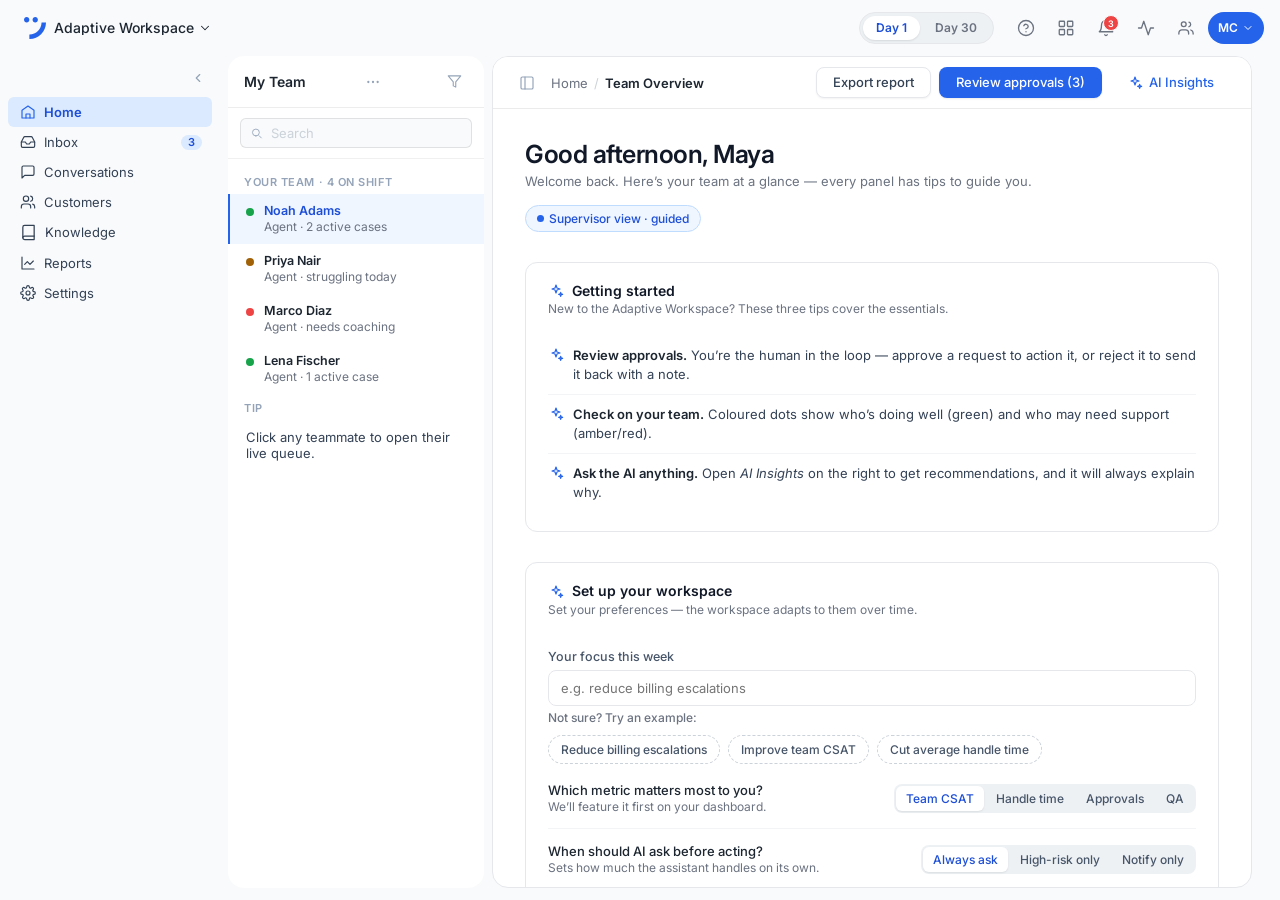
==== commit b0b7383d: "Expand widget customization: viz types, palettes, formats, appearance - Visualization types per widg" ====
--- a/lyra-agentic-ALL/prototype/adaptive-workspace-cea.html
+++ b/lyra-agentic-ALL/prototype/adaptive-workspace-cea.html
@@ -83,6 +83,11 @@
 .mc-chips { display:flex; flex-wrap:wrap; gap:6px; padding:2px 12px 10px; }
 .mc-chip { border:1px solid var(--slate-200); background:#fff; color:var(--slate-600); border-radius:9999px; padding:5px 10px; font:500 11.5px Inter; cursor:pointer; transition:background 100ms, border-color 100ms, color 100ms; }
 .mc-chip:hover { background:var(--blue-50); border-color:var(--blue-200); color:var(--blue-700); }
+.mc-ctx { padding:8px 12px 0; }
+.mc-ctx-chip { display:inline-flex; align-items:center; gap:5px; background:var(--blue-50); color:var(--blue-700); border:1px solid var(--blue-200); border-radius:7px; padding:4px 6px 4px 8px; font:500 12px Inter; max-width:100%; }
+.mc-ctx-chip .hash { opacity:0.6; font-weight:600; }
+.mc-ctx-x { border:none; background:transparent; color:var(--blue-700); cursor:pointer; display:flex; align-items:center; padding:2px; border-radius:4px; opacity:0.65; }
+.mc-ctx-x:hover { opacity:1; background:var(--blue-100); }
 .mc-input { display:flex; gap:6px; padding:10px 12px; border-top:1px solid var(--slate-100); }
 .mc-input input { flex:1; min-width:0; border:1px solid var(--slate-200); border-radius:8px; padding:8px 10px; font:400 12.5px Inter; color:var(--slate-700); outline:none; transition:border-color 120ms, box-shadow 120ms; }
 .mc-input input:focus { border-color:var(--blue-600); box-shadow:0 0 0 3px rgba(37,99,235,0.12); }
@@ -132,6 +137,114 @@
 .opt-meta { font:400 12px Inter; color:var(--slate-500); margin-top:2px; }
 .opt-save { font:600 12px Inter; color:var(--green-700); flex-shrink:0; white-space:nowrap; }
 .opt-enable { flex-shrink:0; }
+/* Customize: cog only on Day 30, revealed on hover */
+.card-cog { width:26px; height:26px; border-radius:6px; border:none; background:transparent; color:var(--slate-400); display:flex; align-items:center; justify-content:center; cursor:pointer; opacity:0; transition:opacity 120ms, background 120ms; flex-shrink:0; }
+.card:hover .card-cog, .card-cog:focus-visible { opacity:1; }
+.card-cog:hover { background:var(--slate-100); color:var(--slate-700); }
+.card.dense .card-body { padding:9px 15px 11px; }
+.card.dense .team-row, .card.dense .live-row, .card.dense .topic-row, .card.dense .li, .card.dense .apr { padding:6px 0; }
+/* Compact shows less detail than standard */
+.card.dense .card-sub { display:none; }
+.card.dense .li-meta, .card.dense .apr-meta, .card.dense .live-ch, .card.dense .cz-mini-m, .card.dense .topic-delta, .card.dense .sig-why { display:none; }
+.card.dense .cz-mini-b { margin-top:0; }
+.card.hide-scores .team-score, .card.hide-scores .cz-score { display:none; }
+/* Table / compact display modes */
+.cz-table { width:100%; border-collapse:collapse; font:400 13px Inter; }
+.cz-table th { text-align:left; font:600 11px/1 Inter; letter-spacing:0.03em; text-transform:uppercase; color:var(--slate-400); padding:0 0 8px; border-bottom:1px solid var(--slate-200); }
+.cz-table td { padding:9px 0; border-bottom:1px solid #F3F4F6; color:var(--slate-700); }
+.cz-table td:last-child, .cz-table th:last-child { text-align:right; }
+.cz-ava { display:inline-flex; width:22px; height:22px; border-radius:9999px; color:#fff; font:600 10px/22px Inter; text-align:center; justify-content:center; margin-right:8px; vertical-align:middle; }
+.cz-score { font-weight:600; color:#111827; }
+.cz-compact { display:flex; flex-direction:column; gap:2px; }
+.cz-crow { display:flex; align-items:center; gap:8px; padding:5px 0; font:400 13px Inter; color:var(--slate-700); }
+.cz-cname { flex:1; min-width:0; }
+.cz-cscore { font:600 13px Inter; color:#111827; }
+/* Customize popover */
+.cz-pop { position:fixed; width:270px; max-width:calc(100vw - 16px); background:#fff; border:1px solid var(--slate-200); border-radius:12px; box-shadow:0 16px 40px rgba(0,0,0,0.20); z-index:1100; opacity:0; transform:translateY(6px); transition:opacity 140ms, transform 140ms; }
+.cz-pop.show { opacity:1; transform:translateY(0); }
+.cz-group { padding:12px 14px; border-bottom:1px solid var(--slate-100); }
+.cz-group:last-child { border-bottom:none; }
+.cz-label { font:600 11px/1 Inter; letter-spacing:0.03em; text-transform:uppercase; color:var(--slate-400); margin-bottom:8px; }
+.cz-seg { display:flex; gap:4px; background:var(--slate-100); border-radius:8px; padding:3px; }
+.cz-opt { flex:1; border:none; background:transparent; border-radius:6px; padding:6px 8px; font:500 12px Inter; color:var(--slate-600); cursor:pointer; }
+.cz-opt.on { background:#fff; color:var(--blue-700); box-shadow:0 1px 2px rgba(0,0,0,0.08); }
+.cz-toggle { display:flex; align-items:center; justify-content:space-between; font:400 13px Inter; color:var(--slate-700); }
+.cz-ai { width:100%; display:flex; align-items:center; gap:8px; justify-content:center; border:1px dashed var(--blue-200); background:var(--blue-50); color:var(--blue-700); border-radius:8px; padding:9px; font:600 12.5px Inter; cursor:pointer; }
+.cz-ai:hover { background:var(--blue-100); }
+.cz-pop { max-height:calc(100vh - 32px); overflow-y:auto; }
+.cz-viz-grid { display:grid; grid-template-columns:repeat(5,1fr); gap:5px; }
+.cz-viz { display:flex; flex-direction:column; align-items:center; gap:4px; padding:8px 2px; border:1px solid var(--slate-200); border-radius:8px; background:#fff; color:var(--slate-500); cursor:pointer; font:500 9.5px Inter; transition:border-color 120ms, color 120ms, background 120ms; }
+.cz-viz span { color:var(--slate-600); }
+.cz-viz:hover { border-color:var(--blue-200); color:var(--blue-600); }
+.cz-viz.on { border-color:var(--blue-600); color:var(--blue-700); background:var(--blue-50); }
+.cz-viz.on span { color:var(--blue-700); }
+.cz-pal-row { display:flex; gap:6px; }
+.cz-pal { display:flex; gap:0; padding:3px; border:1px solid var(--slate-200); border-radius:7px; background:#fff; cursor:pointer; overflow:hidden; }
+.cz-pal span { width:12px; height:18px; }
+.cz-pal span:first-child { border-radius:3px 0 0 3px; } .cz-pal span:last-child { border-radius:0 3px 3px 0; }
+.cz-pal.on { border-color:var(--blue-600); box-shadow:0 0 0 2px var(--blue-100); }
+.cz-field { display:flex; align-items:center; justify-content:space-between; padding:6px 2px; font:400 13px Inter; color:var(--slate-700); cursor:pointer; }
+.cz-field input { accent-color:var(--blue-600); width:15px; height:15px; cursor:pointer; }
+.cz-num { display:flex; flex-direction:column; align-items:flex-start; padding:6px 0; }
+.cz-num .v { font:600 40px/1 Inter; letter-spacing:-0.03em; }
+.cz-num .l { font:400 12px Inter; color:var(--slate-500); margin-top:6px; }
+.cz-linelbl { display:flex; justify-content:space-between; padding:4px 14px 0; }
+.cz-linelbl span { font:600 10px Inter; color:var(--slate-400); }
+.cz-donut { display:flex; align-items:center; gap:14px; }
+.cz-donleg { display:flex; flex-direction:column; gap:6px; flex:1; min-width:0; }
+.cz-leg { display:flex; align-items:center; gap:7px; font:400 12px Inter; color:var(--slate-700); }
+.cz-legd { width:9px; height:9px; border-radius:2px; flex-shrink:0; }
+.cz-legn { flex:1; min-width:0; white-space:nowrap; overflow:hidden; text-overflow:ellipsis; }
+.cz-legv { font-weight:600; color:#111827; }
+.cz-cards { display:grid; grid-template-columns:repeat(auto-fill, minmax(150px, 1fr)); gap:10px; }
+.cz-mini { border:1px solid var(--slate-200); border-radius:9px; padding:10px 11px; background:#fff; }
+.cz-mini-top { display:flex; align-items:center; gap:8px; margin-bottom:5px; }
+.cz-mini-t { font:600 12.5px/1.25 Inter; color:var(--slate-800); }
+.cz-mini-m { font:400 11.5px/1.4 Inter; color:var(--slate-500); }
+.cz-mini-b { margin-top:7px; }
+.cz-sum { font:400 13px/1.6 Inter; color:var(--slate-700); }
+.cz-sum strong { color:#111827; }
+/* Per-card theme + font */
+.card.card-dark { background:#0F172A; border-color:#1E293B; }
+.card.card-dark .card-title { color:#F8FAFC; }
+.card.card-dark .card-sub, .card.card-dark .li-meta, .card.card-dark .apr-meta, .card.card-dark .live-ch, .card.card-dark .cz-mini-m, .card.card-dark .topic-count, .card.card-dark .cz-num .l { color:#94A3B8; }
+.card.card-dark .team-name, .card.card-dark .li-title, .card.card-dark .live-name, .card.card-dark .apr-title, .card.card-dark .cz-cname, .card.card-dark .cz-cscore, .card.card-dark .cz-mini-t, .card.card-dark .cz-sum, .card.card-dark .topic-name, .card.card-dark .cz-legn { color:#E2E8F0; }
+.card.card-dark .cz-sum strong, .card.card-dark .cz-legv, .card.card-dark .cz-score { color:#F8FAFC; }
+.card.card-dark .cz-table th { color:#64748B; border-color:#1E293B; }
+.card.card-dark .cz-table td { color:#CBD5E1; border-color:#1E293B; }
+.card.card-dark .team-bar-bg { background:#1E293B; }
+.card.card-dark .cz-mini { background:#1E293B; border-color:#334155; }
+.card.card-dark .li + .li, .card.card-dark .apr + .apr, .card.card-dark .team-row + .team-row, .card.card-dark .topic-row + .topic-row { border-color:#1E293B; }
+.card.card-dark .card-cog { color:#64748B; }
+.card.card-dark .card-cog:hover { background:#1E293B; color:#CBD5E1; }
+.card.font-serif, .card.font-serif * { font-family:Georgia, 'Times New Roman', serif !important; }
+.card.font-mono, .card.font-mono * { font-family:ui-monospace, 'SF Mono', Menlo, monospace !important; }
+.cz-pfmt { display:flex; flex-direction:column; align-items:center; gap:4px; padding:8px 2px; border:1px solid var(--slate-200); border-radius:8px; background:#fff; color:var(--slate-500); cursor:pointer; font:500 10px Inter; transition:border-color 120ms, color 120ms, background 120ms; }
+.cz-pfmt span { color:var(--slate-600); }
+.cz-pfmt:hover { border-color:var(--blue-200); color:var(--blue-600); }
+.cz-pfmt.on { border-color:var(--blue-600); color:var(--blue-700); background:var(--blue-50); }
+.cz-pfmt.on span { color:var(--blue-700); }
+.sec-cog { color:var(--slate-400); }
+/* Panel: accordion */
+.acc { border-bottom:1px solid #F3F4F6; }
+.acc-h { display:flex; align-items:center; gap:6px; width:100%; border:none; background:transparent; cursor:pointer; font:600 11px/1 Inter; letter-spacing:0.05em; text-transform:uppercase; color:var(--slate-400); padding:10px 16px 8px; text-align:left; }
+.acc-h:hover { color:var(--slate-600); }
+.acc-chev { margin-left:auto; display:flex; color:var(--slate-400); transition:transform 180ms cubic-bezier(0.4,0,0.2,1); transform:rotate(90deg); }
+.acc.collapsed .acc-chev { transform:rotate(0deg); }
+.acc.collapsed .acc-b { display:none; }
+/* Panel: compact */
+.panel-compact .case-item { padding:6px 16px; }
+.panel-compact .case-desc { display:none; }
+.panel-compact .sec-lite { padding:6px 16px; }
+.panel-compact .shortcut-row { padding:7px 9px; margin:4px 12px 0; }
+/* Add widget */
+.add-widget { width:100%; display:flex; align-items:center; justify-content:center; gap:8px; padding:16px; border:1.5px dashed var(--slate-300); border-radius:12px; background:transparent; color:var(--slate-500); font:600 13px Inter; cursor:pointer; transition:border-color 120ms, color 120ms, background 120ms; }
+.add-widget:hover { border-color:var(--blue-400,#60A5FA); color:var(--blue-700); background:var(--blue-50); }
+.aw-note { padding:11px 14px 4px; font:400 12px/1.4 Inter; color:var(--slate-500); }
+.aw-menu { padding:4px 6px 6px; display:flex; flex-direction:column; }
+.aw-item { display:flex; align-items:center; gap:11px; padding:10px 11px; border-radius:8px; cursor:pointer; font:500 13px Inter; color:var(--slate-800); background:transparent; border:none; text-align:left; width:100%; }
+.aw-item:hover { background:var(--slate-50); }
+.aw-item .aw-ic { color:var(--blue-600); display:flex; flex-shrink:0; }
 
 /* ── Adaptation density: Day 1 = spacious/guided · Day 30 = dense/expert ── */
 .app[data-day="day1"] .content-body { padding:32px 32px 40px; }
@@ -588,7 +701,7 @@
     </nav>
 
     <aside class="secondary-nav" aria-label="Context panel">
-      <div class="sec-header"><span class="sec-title" id="secTitle">My Queue</span><button class="sec-header-btn" title="Filter" aria-label="Filter"><svg width="15" height="15" viewBox="0 0 24 24" fill="none" stroke="currentColor" stroke-width="1.75" stroke-linecap="round" stroke-linejoin="round"><path d="M22 3H2l8 9.46V19l4 2v-8.54L22 3z"/></svg></button></div>
+      <div class="sec-header"><span class="sec-title" id="secTitle">My Queue</span><button class="sec-header-btn sec-cog" title="Customize panel" aria-label="Customize panel"><svg width="16" height="16" viewBox="0 0 24 24" fill="currentColor"><circle cx="5" cy="12" r="1.7"/><circle cx="12" cy="12" r="1.7"/><circle cx="19" cy="12" r="1.7"/></svg></button><button class="sec-header-btn" title="Filter" aria-label="Filter"><svg width="15" height="15" viewBox="0 0 24 24" fill="none" stroke="currentColor" stroke-width="1.75" stroke-linecap="round" stroke-linejoin="round"><path d="M22 3H2l8 9.46V19l4 2v-8.54L22 3z"/></svg></button></div>
       <div class="sec-search"><div class="sec-search-inner"><svg width="13" height="13" viewBox="0 0 24 24" fill="none" stroke="var(--slate-400)" stroke-width="1.75" stroke-linecap="round" stroke-linejoin="round"><path d="M21 21l-4.35-4.35M10 17a7 7 0 1 0 0-14 7 7 0 0 0 0 14z"/></svg><input type="text" id="secSearch" placeholder="Search" aria-label="Search" /></div></div>
       <div class="sec-body" id="secBody"></div>
     </aside>
@@ -637,6 +750,7 @@
   var CHK = '<svg width="14" height="14" viewBox="0 0 24 24" fill="none" stroke="currentColor" stroke-width="2.4" stroke-linecap="round" stroke-linejoin="round"><path d="M20 6L9 17l-5-5"/></svg>';
   var CHEV = '<svg width="15" height="15" viewBox="0 0 24 24" fill="none" stroke="currentColor" stroke-width="1.75" stroke-linecap="round" stroke-linejoin="round"><path d="M9 6l6 6-6 6"/></svg>';
   var AIBTN = '<button class="btn btn-ghost ai-insights-btn">' + SPARK + 'AI Insights</button>';
+  var DOTS = '<svg width="16" height="16" viewBox="0 0 24 24" fill="currentColor" aria-hidden="true"><circle cx="5" cy="12" r="1.7"/><circle cx="12" cy="12" r="1.7"/><circle cx="19" cy="12" r="1.7"/></svg>';
   function hero(name, sub, badge) { return '<div class="hero"><div><h1>Good afternoon, ' + name + '</h1><div class="sub">' + sub + '</div></div><span class="ai-badge"><span class="pulse"></span>' + badge + '</span></div>'; }
   function heroPlain(title, sub, badge) { return '<div class="hero"><div><h1>' + title + '</h1><div class="sub">' + sub + '</div></div><span class="ai-badge"><span class="pulse"></span>' + badge + '</span></div>'; }
   function botMsg(t) { return '<div class="ai-msg-bot"><div class="ai-bot-icon"><svg width="12" height="12" viewBox="0 0 24 24" fill="none" stroke="currentColor" stroke-width="2" stroke-linecap="round" stroke-linejoin="round"><path d="M12 3l1.5 4.5L18 9l-4.5 1.5L12 15l-1.5-4.5L6 9l4.5-1.5z"/></svg></div><div class="ai-msg-bot-text">' + t + '</div></div>'; }
@@ -688,7 +802,7 @@
           tip('<strong>Review approvals.</strong> You’re the human in the loop — approve a request to action it, or reject it to send it back with a note.') +
           tip('<strong>Check on your team.</strong> Coloured dots show who’s doing well (green) and who may need support (amber/red).') +
           tip('<strong>Ask the AI anything.</strong> Open <em>AI Insights</em> on the right to get recommendations, and it will always explain why.'),
-          {icon:SPARK, sub:'New to the Adaptive Workspace? These three tips cover the essentials.'}) +
+          {icon:SPARK, sub:'New to the Adaptive Workspace? These three tips cover the essentials.', custom:false}) +
         card('Set up your workspace',
           setupField('Your focus this week', 'e.g. reduce billing escalations') +
           '<div class="example-row"><span class="example-label">Not sure? Try an example:</span>' +
@@ -700,7 +814,7 @@
           cfgSwitch('Highlight teammates who need coaching', 'Surfaces struggling agents at the top of your list.', 'Coaching highlights', false) +
           guideNote('Tip: you can change any of these later in Settings. The more you use the workspace, the more it tailors itself to you.') +
           '<div class="setup-actions"><button class="btn btn-primary setup-save">Save &amp; personalize</button><button class="btn btn-ghost">Skip for now</button></div>',
-          {icon:SPARK, sub:'Set your preferences — the workspace adapts to them over time.'}) +
+          {icon:SPARK, sub:'Set your preferences — the workspace adapts to them over time.', custom:false}) +
         guideNote('The four cards below summarise your team’s health today. Each number shows the recent trend beneath it.') +
         '<div class="kpi-row">' +
           kpi('Team CSAT', '86 %', '↑ +1.4 pp', 'good') +
@@ -711,7 +825,8 @@
         '<div class="two-col-wide">' +
           card('Approvals Waiting', apr('NA','#7C3AED','Refund <b>$49</b> to Jordan Rivera','Requested by Noah Adams · higher-risk action') + apr('PN','#0D9488','Escalate case #48209 to Tier 2','Requested by Priya Nair') + apr('MD','#B45309','Send replacement · order #77120','Requested by Marco Diaz'), {icon:SPARK, sub:'Each request needs your decision. Not sure? Open AI Insights for a recommendation.'}) +
           card('Team Performance', team('NA','#7C3AED','Noah Adams',92) + team('LF','#2563EB','Lena Fischer',88) + team('PN','#0D9488','Priya Nair',78) + team('MD','#B45309','Marco Diaz',64), {mute:true, icon:barsIcon(), sub:'Scores blend CSAT, handle time and QA. Green is on track; red needs coaching.'}) +
-        '</div>',
+        '</div>' +
+        '<button class="add-widget" id="addWidget"><svg width="16" height="16" viewBox="0 0 24 24" fill="none" stroke="currentColor" stroke-width="2" stroke-linecap="round"><path d="M12 5v14M5 12h14"/></svg>Add a widget</button>',
 
       /* Day 30 — workspace adapted to Maya's 30 days of usage */
       day30: {
@@ -789,7 +904,8 @@
               li(ib(shieldIcon()),'Escalations','Auto-assign to next lead','Auto') +
               li(ib(shieldIcon()),'New-hire autonomy','Require approval','Default'),
               {mute:true, icon:routeIcon(), sub:'as you configured'}) +
-          '</div>'
+          '</div>' +
+          '<button class="add-widget" id="addWidget"><svg width="16" height="16" viewBox="0 0 24 24" fill="none" stroke="currentColor" stroke-width="2" stroke-linecap="round"><path d="M12 5v14M5 12h14"/></svg>Add a widget</button>'
       }
     },
 
@@ -909,7 +1025,7 @@
   };
 
   /* ── Small HTML builders ── */
-  function card(title, body, o) { o = o || {}; var icon = o.icon ? '<span class="spark"' + (o.mute ? ' style="color:var(--slate-400)"' : '') + '>' + o.icon + '</span>' : ''; var sub = o.sub ? '<div class="card-sub">' + o.sub + '</div>' : ''; return '<section class="card"><div class="card-header"><div><div class="card-title">' + icon + title + '</div>' + sub + '</div></div><div class="card-body">' + body + '</div></section>'; }
+  function card(title, body, o) { o = o || {}; var icon = o.icon ? '<span class="spark"' + (o.mute ? ' style="color:var(--slate-400)"' : '') + '>' + o.icon + '</span>' : ''; var sub = o.sub ? '<div class="card-sub">' + o.sub + '</div>' : ''; var cog = (o.custom === false) ? '' : '<button class="card-cog" aria-label="Customize this card" title="Customize">' + DOTS + '</button>'; return '<section class="card"><div class="card-header"><div><div class="card-title">' + icon + title + '</div>' + sub + '</div>' + cog + '</div><div class="card-body">' + body + '</div></section>'; }
   function kpi(t, v, tr, cls) { return '<div class="kpi-tile"><div class="kpi-title">' + t + '</div><div class="kpi-value">' + v + '</div>' + (tr ? '<span class="kpi-trend ' + cls + '">' + tr + '</span>' : '') + '</div>'; }
   function wpStep(i, label, done, active) { var cls = done ? 'done' : (active ? 'active' : ''); var m = done ? CHK : String(i + 1); return '<button class="wp-step ' + cls + '" role="listitem" data-step="' + i + '"' + (active ? ' aria-current="step"' : '') + '><span class="wp-marker">' + m + '</span><span><span class="wp-idx">Step ' + (i + 1) + '</span><br><span class="wp-label">' + label + '</span></span></button>'; }
   function sg(icon, title, meta, good, label, variant) { return '<div class="sg"><span class="sg-icon">' + icon + '</span><div class="sg-body"><div class="sg-title">' + title + '</div><div class="sg-meta' + (good ? ' good' : '') + '">' + (good ? upIcon() : '') + meta + '</div></div><button class="btn btn-' + variant + ' apply" data-label="' + label + '">Apply</button></div>'; }
@@ -1152,7 +1268,7 @@
   var currentView = 'supervisor', currentTab = 'home';
   function renderTab(tab, instant, deepId){
     currentTab = tab;
-    closeMiniChat(); closeAssist(); closeAutoSuggest();
+    closeMiniChat(); closeAssist(); closeAutoSuggest(); closeCustomize(); closeAddWidget();
     var persona = currentView, v = getView(tab, persona);
     var deep = deepId ? DEEPVIEWS[deepId] : null;
     if (deep) { v.crumb = deep.crumb; v.heroHTML = heroPlain(deep.title, deep.sub, viewRole[persona] + ' view · adapted'); v.content = deep.content; v.ai = deep.ai; }
@@ -1161,11 +1277,12 @@
     $('#secTitle').textContent = v.secTitle;
     $('#secBody').innerHTML = v.secBody;
     if (deep && deep.secActive) { $$('#secBody .sec-lite').forEach(function (el) { el.classList.toggle('active', el.textContent.trim() === deep.secActive); }); }
+    applyPanelFmt();
     renderSigFeed();
     $('#aiChat').innerHTML = v.ai;
     renderNav(persona, tab);
     var view = $('#personaView');
-    function paint(){ view.innerHTML = v.heroHTML + v.content; view.classList.remove('morphing'); if (tab === 'home' && persona === 'agent') startAutomation(); renderAutoRule(); }
+    function paint(){ view.innerHTML = v.heroHTML + v.content; view.classList.remove('morphing'); if (tab === 'home' && persona === 'agent') startAutomation(); applyCustomizations(); renderAutoRule(); }
     if (instant) { paint(); } else { view.classList.add('morphing'); setTimeout(paint, 180); }
     emit('layout.rendered', (deep ? deep.title : TAB_META[tab].label) + ' · ' + viewRole[persona], { color: BLUE });
   }
@@ -1186,13 +1303,32 @@
     if (!menu.contains(t)) closeMenu();
     // mini-chat: close on outside click (but not when re-clicking a marker)
     if (miniChatEl && !miniChatEl.contains(t) && !t.closest('.adapt-mark')) closeMiniChat();
-    var mcClose = t.closest('.mc-close'); if (mcClose) { var cc = mcClose.closest('.mini-chat'); if (cc && cc.classList.contains('assist-chat')) closeAssist(); else if (cc && cc.classList.contains('auto-suggest')) closeAutoSuggest(true); else closeMiniChat(); return; }
+    if (czPopEl && !czPopEl.contains(t) && !t.closest('.card-cog')) closeCustomize();
+    if (awEl && !awEl.contains(t) && !t.closest('.add-widget')) closeAddWidget();
+    if (t.closest('.cz-pop') && t.closest('.mc-close')) { closeCustomize(); return; }
+    var mcClose = t.closest('.mc-close'); if (mcClose) { var cc = mcClose.closest('.mini-chat'); if (cc && cc.classList.contains('aw-pop')) closeAddWidget(); else if (cc && cc.classList.contains('assist-chat')) closeAssist(); else if (cc && cc.classList.contains('auto-suggest')) closeAutoSuggest(true); else closeMiniChat(); return; }
+    if (t.closest('.mc-ctx-x')) { var ctx = t.closest('.mc-ctx'); if (ctx) ctx.remove(); miniChatTarget = null; miniChatLabel = 'the workspace'; if (miniChatEl) chatAppend(miniChatEl, '<div class="mc-bot">No longer scoped to a specific card — I’ll answer generally. Reopen a card’s ⋯ or a ✦ to scope again.</div>'); return; }
     if (t.closest('.auto-apply')) { applyAutoRule(); closeAutoSuggest(false); return; }
     if (t.closest('.auto-dismiss')) { closeAutoSuggest(true); return; }
     if (t.closest('.auto-rule-off')) { removeAutoRule(); return; }
     var oe = t.closest('.opt-enable'); if (oe) { var opt = oe.dataset.opt; oe.outerHTML = '<span class="apr-decided ok">Enabled ✓</span>'; emit('workflow.automated', opt, { color: GREEN }); toast('⚡ Automation enabled'); if (opt === 'refunds' && !autoRuleActive) applyAutoRule(); return; }
+    var cog = t.closest('.card-cog'); if (cog) { openCustomize(cog); return; }
+    if (t.closest('.sec-cog')) { openPanelCustomize(t.closest('.sec-cog')); return; }
+    var pf = t.closest('.cz-pfmt'); if (pf) { panelFmt = pf.dataset.pfmt; var vv = getView(currentTab, currentView); $('#secBody').innerHTML = vv.secBody; applyPanelFmt(); renderSigFeed(); $$('.cz-pfmt', czPopEl).forEach(function (b){ b.classList.remove('on'); }); pf.classList.add('on'); logReason({ src:'manual', action:'Set the side panel to ' + pf.dataset.pfmt + ' format', reason:'you transformed the panel layout' }); return; }
+    var ah = t.closest('.acc-h'); if (ah) { var acc = ah.closest('.acc'); if (acc) acc.classList.toggle('collapsed'); return; }
+    var czv = t.closest('.cz-viz'); if (czv && czPopEl) { var vcard = czPopEl._card; czSetDisp(vcard, czv.dataset.viz); logReason({ src:'manual', action:'Changed “' + cardTitle(vcard) + '” to ' + czv.dataset.viz + ' format', reason:'you transformed how it’s displayed' }); $$('.cz-viz', czPopEl).forEach(function (b){ b.classList.remove('on'); }); czv.classList.add('on'); return; }
+    var czp = t.closest('.cz-pal'); if (czp && czPopEl) { var pcard = czPopEl._card; czSet(pcard, { palette: czp.dataset.pal }); logReason({ src:'manual', action:'Recolored “' + cardTitle(pcard) + '” · ' + czp.dataset.pal, reason:'you changed its colour palette' }); $$('.cz-pal', czPopEl).forEach(function (b){ b.classList.remove('on'); }); czp.classList.add('on'); return; }
+    var czo = t.closest('.cz-opt'); if (czo && czPopEl && czPopEl._card && (czo.dataset.dens || czo.dataset.theme || czo.dataset.font)) { var ccard = czPopEl._card, ct = cardTitle(ccard);
+      if (czo.dataset.dens) { czSetDense(ccard, czo.dataset.dens === 'compact'); logReason({ src:'manual', action:'Set “' + ct + '” density to ' + czo.dataset.dens, reason:'you adjusted its size' }); }
+      else if (czo.dataset.theme) { czSet(ccard, { theme: czo.dataset.theme }); logReason({ src:'manual', action:'Set “' + ct + '” to ' + czo.dataset.theme + ' theme', reason:'you changed its appearance' }); }
+      else if (czo.dataset.font) { czSet(ccard, { font: czo.dataset.font }); logReason({ src:'manual', action:'Set “' + ct + '” font to ' + czo.dataset.font, reason:'you changed its typography' }); }
+      $$('.cz-opt', czo.parentNode).forEach(function (b){ b.classList.remove('on'); }); czo.classList.add('on'); return; }
+    if (t.closest('.cz-ai') && czPopEl) { var acard = czPopEl._card, al = cardTitle(acard), aanchor = t.closest('.cz-ai'); closeCustomize(); openMiniChatAt(aanchor, acard, al, { msg:'Tell me how to customize <strong>' + al + '</strong> — e.g. “show as a table”, “only the top 3”, “make it compact”.', ph:'Describe a change…' }, ['Show as a table', 'Show as bars', 'Only top 3', 'Make it compact']); return; }
+    if (t.closest('.add-widget')) { openAddWidget(t.closest('.add-widget')); return; }
+    var awi = t.closest('.aw-item'); if (awi) { insertWidget(awi.dataset.tpl); closeAddWidget(); return; }
+    if (t.closest('.aw-create')) { awCreateFromInput(awEl); return; }
     var mcc = t.closest('.mc-chip'); if (mcc) { handleChatInput(mcc.closest('.mini-chat'), mcc.textContent); return; }
-    var mcSend = t.closest('.mc-send'); if (mcSend) { var cc2 = mcSend.closest('.mini-chat'), mi = cc2 && cc2.querySelector('.mc-input input'); if (mi) { handleChatInput(cc2, mi.value); mi.value = ''; mi.focus(); } return; }
+    var mcSend = t.closest('.mc-send'); if (mcSend) { var cc2 = mcSend.closest('.mini-chat'); if (cc2 && cc2.classList.contains('aw-pop')) { awCreateFromInput(cc2); } else { var mi = cc2 && cc2.querySelector('.mc-input input'); if (mi) { handleChatInput(cc2, mi.value); mi.value = ''; mi.focus(); } } return; }
     var aci = t.closest('.ac-item'); if (aci) { handleChatInput(assistEl, aci.dataset.phrase); return; }
     if (t.closest('.ac-mic')) { toast('Voice input isn’t wired up in this demo'); return; }
     var amk = t.closest('.adapt-mark'); if (amk) { openMiniChat(amk); return; }
@@ -1298,12 +1434,18 @@
   function openMenu() { menu.classList.add('open'); userBtn.setAttribute('aria-expanded', 'true'); }
   function closeMenu() { menu.classList.remove('open'); userBtn.setAttribute('aria-expanded', 'false'); }
   userBtn.addEventListener('click', function (e) { e.stopPropagation(); menu.classList.contains('open') ? closeMenu() : openMenu(); });
+  document.addEventListener('change', function (e) {
+    var fx = e.target.closest && e.target.closest('.cz-fx'); if (!fx || !czPopEl) return;
+    var fcard = czPopEl._card;
+    if (fx.dataset.fx === 'scores') { czSetScores(fcard, !fx.checked); logReason({ src:'manual', action:(fx.checked ? 'Showed' : 'Hid') + ' scores on “' + cardTitle(fcard) + '”', reason:'you chose which data to show' }); }
+    else if (fx.dataset.name) { var shown = czToggleField(fcard, fx.dataset.name); logReason({ src:'manual', action:(shown ? 'Showed' : 'Hid') + ' “' + fx.dataset.name + '” in ' + cardTitle(fcard), reason:'you edited which data is displayed' }); }
+  });
   document.addEventListener('keydown', function (e) {
-    if (e.key === 'Escape') { closeMenu(); closeMiniChat(); closeAssist(); closeAutoSuggest(true); }
+    if (e.key === 'Escape') { closeMenu(); closeMiniChat(); closeAssist(); closeAutoSuggest(true); closeCustomize(); closeAddWidget(); }
     var sh = e.target.closest && e.target.closest('.sig-header');
     if (sh && (e.key === 'Enter' || e.key === ' ')) { e.preventDefault(); sigCollapsed = !sigCollapsed; renderSigFeed(); }
     var mci = e.target.closest && e.target.closest('.mc-input');
-    if (mci && e.key === 'Enter') { var inp = mci.querySelector('input'); if (inp) { handleChatInput(mci.closest('.mini-chat'), inp.value); inp.value = ''; } }
+    if (mci && e.key === 'Enter') { var mcc2 = mci.closest('.mini-chat'); if (mcc2 && mcc2.classList.contains('aw-pop')) { awCreateFromInput(mcc2); } else { var inp = mci.querySelector('input'); if (inp) { handleChatInput(mcc2, inp.value); inp.value = ''; } } }
     var aci = e.target.closest && e.target.closest('.ac-input');
     if (aci && e.key === 'Enter') { var ainp = aci.querySelector('input'); if (ainp) { handleChatInput(assistEl, ainp.value); ainp.value = ''; } }
   });
@@ -1531,23 +1673,28 @@
     el.style.left = left + 'px'; el.style.top = top + 'px';
   }
   function chatAppend(chatEl, html){ var log = chatEl && chatEl.querySelector('.mc-log'); if (log){ log.insertAdjacentHTML('beforeend', html); log.scrollTop = log.scrollHeight; } }
-  function openMiniChat(mark){
+  function openMiniChatAt(anchor, target, label, opening, suggestions){
     hideAdaptTip(); closeAssist(); closeMiniChat();
-    miniChatTarget = resolveTarget(mark);
-    miniChatLabel = mark.getAttribute('data-label') || 'this element';
-    miniChatInfo = mark.getAttribute('data-info') || '';
+    miniChatTarget = target; miniChatLabel = label; miniChatInfo = opening.info || '';
+    var chips = suggestions || MC_SUGGEST[label] || ['Undo this', 'Hide it', 'Move it down', 'Explain more'];
     var el = document.createElement('div'); el.className = 'mini-chat';
     el.innerHTML =
-      '<div class="mc-head"><span class="mc-title">' + MC_SPARK + 'Adjust · ' + miniChatLabel + '</span><button class="mc-close" aria-label="Close">' + MC_X + '</button></div>' +
-      '<div class="mc-log"><div class="mc-bot"><strong>Why this changed:</strong> ' + miniChatInfo + '<br><br>Tell me how to adjust it, or pick an option below.</div></div>' +
-      '<div class="mc-chips">' + (MC_SUGGEST[miniChatLabel] || ['Undo this', 'Hide it', 'Move it down', 'Explain more']).map(mcChip).join('') + '</div>' +
-      '<div class="mc-input"><input type="text" placeholder="e.g. move up, sort by name, hide…" aria-label="Ask for an adjustment" /><button class="mc-send" aria-label="Send">' + MC_SEND + '</button></div>';
+      '<div class="mc-head"><span class="mc-title">' + MC_SPARK + (opening.head || ('Adjust · ' + label)) + '</span><button class="mc-close" aria-label="Close">' + MC_X + '</button></div>' +
+      '<div class="mc-log"><div class="mc-bot">' + opening.msg + '</div></div>' +
+      '<div class="mc-chips">' + chips.map(mcChip).join('') + '</div>' +
+      (target ? '<div class="mc-ctx"><span class="mc-ctx-chip"><span class="hash">#</span>' + label + '<button class="mc-ctx-x" aria-label="Remove context"><svg width="11" height="11" viewBox="0 0 24 24" fill="none" stroke="currentColor" stroke-width="2.4" stroke-linecap="round"><path d="M18 6L6 18M6 6l12 12"/></svg></button></span></div>' : '') +
+      '<div class="mc-input"><input type="text" placeholder="' + (opening.ph || 'e.g. move up, sort by name, hide…') + '" aria-label="Ask for a change" /><button class="mc-send" aria-label="Send">' + MC_SEND + '</button></div>';
     document.body.appendChild(el);
-    positionMiniChat(el, mark);
+    positionMiniChat(el, anchor);
     requestAnimationFrame(function(){ el.classList.add('show'); });
     miniChatEl = el;
     var inp = el.querySelector('.mc-input input'); if (inp) inp.focus();
-    emit('feedback.opened', miniChatLabel, { color: BLUE });
+    emit('feedback.opened', label, { color: BLUE });
+  }
+  function openMiniChat(mark){
+    var info = mark.getAttribute('data-info') || '';
+    openMiniChatAt(mark, resolveTarget(mark), mark.getAttribute('data-label') || 'this element',
+      { info:info, msg:'<strong>Why this changed:</strong> ' + info + '<br><br>Tell me how to adjust it, or pick an option below.' });
   }
   function mcMoveTarget(dir){
     var t = miniChatTarget; if (!t || !t.classList.contains('card')) return false;
@@ -1580,10 +1727,17 @@
   }
   function mcFilterTeam(on){ var rows = mcSlice('.team-row'); if (!rows.length) return false; rows.forEach(function (r){ r.style.display = (on && mcRowScore(r) >= 85) ? 'none' : ''; }); return true; }
   function mcFilterNeg(){ var rows = mcSlice('.live-row'); if (!rows.length) return false; rows.forEach(function (r){ r.style.display = r.querySelector('.snt-neg') ? '' : 'none'; }); return true; }
-  function mcShowAll(){ var rows = mcSlice('.team-row,.live-row'); rows.forEach(function (r){ r.style.display = ''; }); return rows.length > 0; }
+  function mcShowAll(){ var rows = mcSlice('.team-row,.live-row,.cz-crow,.cz-table tbody tr,.topic-row'); rows.forEach(function (r){ r.style.display = ''; }); return rows.length > 0; }
   function mcApprovalsRisk(){ var aprs = mcSlice('.apr'); var risky = aprs.filter(function (a){ return /blast radius/i.test(a.textContent); })[0]; if (!risky) return false; risky.parentNode.insertBefore(risky, risky.parentNode.firstChild); return true; }
   function mcApply(text){
     var s = text.toLowerCase();
+    // customize: how data is displayed
+    if (/as a? table|table view|show.*table|make.*table/.test(s)) { return czSetDisp(miniChatTarget, 'table') ? 'Switched <strong>' + miniChatLabel + '</strong> to a <strong>table</strong> view.' + mcFollow(['Show as bars', 'Make it compact']) : 'This card doesn’t have data I can lay out as a table.'; }
+    if (/as bars|bar chart|show.*bars|back to bars|as a chart|chart view/.test(s)) { return czSetDisp(miniChatTarget, 'bars') ? 'Switched <strong>' + miniChatLabel + '</strong> back to <strong>bars</strong>.' + mcFollow(['Show as a table', 'Make it compact']) : 'No chart data on this card.'; }
+    if (/compact|condense|make.*smaller|denser/.test(s)) { if (miniChatTarget) { if (czInit(miniChatTarget) === 'team') czSetDisp(miniChatTarget, 'compact'); czSetDense(miniChatTarget, true); } return 'Made <strong>' + miniChatLabel + '</strong> more <strong>compact</strong>.' + mcFollow(['Standard density', 'Show as a table']); }
+    if (/standard density|less dense|bigger|roomier|more space/.test(s)) { if (miniChatTarget) { czSetDense(miniChatTarget, false); if (miniChatTarget.dataset.viz === 'compact') czSetDisp(miniChatTarget, 'bars'); } return 'Restored <strong>' + miniChatLabel + '</strong> to standard density.'; }
+    if (/top \d|only.*top|first \d|show \d|limit/.test(s)) { var n = parseInt((s.match(/\d+/) || ['3'])[0], 10); var rows = miniChatTarget ? Array.prototype.slice.call(miniChatTarget.querySelectorAll('.team-row, .cz-crow, .cz-table tbody tr, .live-row, .topic-row')) : []; rows.forEach(function (r, i){ r.style.display = i < n ? '' : 'none'; }); return rows.length ? 'Showing only the <strong>top ' + n + '</strong> in ' + miniChatLabel + '.' + mcFollow(['Show all']) : 'Nothing to limit on this card.'; }
+    if (/add.*(column|field)|add.*(qa|handle time|csat|nps)/.test(s)) { return 'Added a <strong>QA</strong> column to ' + miniChatLabel + '. Switch it to a table view to see it.' + mcFollow(['Show as a table']); }
     if (/alphabet|by name|a-?z|name order/.test(s)) { return mcSortRows('name') ? 'Sorted the agents <strong>A→Z</strong> by name.' + mcFollow(['Sort by score', 'Undo reorder']) : 'Open the Team performance card and I can sort its rows.'; }
     if (/by score|by performance|highest|top perform|rank.*score/.test(s)) { return mcSortRows('score') ? 'Sorted by <strong>score</strong>, highest first.' + mcFollow(['Sort by name', 'Only who needs coaching']) : 'No score rows here to sort.'; }
     if (/coaching|struggl|needs help|underperform|only.*low/.test(s)) { return mcFilterTeam(true) ? 'Filtered to agents who <strong>need coaching</strong> (score &lt; 85).' + mcFollow(['Show everyone', 'Sort by score']) : 'Nothing to filter here.'; }
@@ -1615,9 +1769,216 @@
     setTimeout(function (){ chatAppend(chatEl, '<div class="mc-bot">' + reply + '</div>'); }, 240);
   }
 
+  /* ═══════════ Customize any card's display / data, or create new components ═══════════ */
+  var czPopEl = null, awEl = null;
+  function closeCustomize(){ if (czPopEl){ czPopEl.remove(); czPopEl = null; } }
+  function closeAddWidget(){ if (awEl){ awEl.remove(); awEl = null; } }
+  function czData(card){
+    return Array.prototype.slice.call(card.querySelectorAll('.team-row')).map(function (r){
+      var av = r.querySelector('.team-ava');
+      return { ini: av ? av.textContent.trim() : '', color: av ? (av.style.background || '#2563EB') : '#2563EB',
+        name: r.querySelector('.team-name').textContent.replace(av ? av.textContent : '', '').trim(),
+        score: parseInt(r.querySelector('.team-score').textContent, 10) || 0 };
+    });
+  }
+  var PALETTES = {
+    default: ['#2563EB','#0D9488','#7C3AED','#B45309','#DB2777','#0891B2'],
+    teal:    ['#0D9488','#14B8A6','#2DD4BF','#0F766E','#5EEAD4','#115E59'],
+    purple:  ['#7C3AED','#8B5CF6','#A78BFA','#6D28D9','#C4B5FD','#5B21B6'],
+    warm:    ['#D97706','#F59E0B','#DC2626','#EA580C','#F97316','#B45309'],
+    mono:    ['#334155','#64748B','#94A3B8','#475569','#1E293B','#CBD5E1']
+  };
+  var VIZ_IC = {
+    bars:  '<svg width="15" height="15" viewBox="0 0 24 24" fill="none" stroke="currentColor" stroke-width="1.9" stroke-linecap="round"><path d="M5 20V12M12 20V5M19 20v-9"/></svg>',
+    line:  '<svg width="15" height="15" viewBox="0 0 24 24" fill="none" stroke="currentColor" stroke-width="1.9" stroke-linecap="round" stroke-linejoin="round"><path d="M4 15l5-5 4 3 7-8"/></svg>',
+    donut: '<svg width="15" height="15" viewBox="0 0 24 24" fill="none" stroke="currentColor" stroke-width="1.9"><circle cx="12" cy="12" r="8"/><circle cx="12" cy="12" r="3.2"/></svg>',
+    table: '<svg width="15" height="15" viewBox="0 0 24 24" fill="none" stroke="currentColor" stroke-width="1.7"><rect x="4" y="5" width="16" height="14" rx="1.5"/><path d="M4 10h16M11 5v14"/></svg>',
+    number:'<svg width="15" height="15" viewBox="0 0 24 24" fill="none" stroke="currentColor" stroke-width="1.9" stroke-linecap="round"><path d="M9 4L7 20M17 4l-2 16M4 9h16M3 15h16"/></svg>',
+    list:  '<svg width="15" height="15" viewBox="0 0 24 24" fill="none" stroke="currentColor" stroke-width="1.9" stroke-linecap="round"><path d="M8 6h13M8 12h13M8 18h13M3 6h.01M3 12h.01M3 18h.01"/></svg>',
+    cards: '<svg width="15" height="15" viewBox="0 0 24 24" fill="none" stroke="currentColor" stroke-width="1.7"><rect x="3" y="4" width="8" height="7" rx="1"/><rect x="13" y="4" width="8" height="7" rx="1"/><rect x="3" y="13" width="8" height="7" rx="1"/><rect x="13" y="13" width="8" height="7" rx="1"/></svg>',
+    summary:'<svg width="15" height="15" viewBox="0 0 24 24" fill="none" stroke="currentColor" stroke-width="1.9" stroke-linecap="round"><path d="M4 6h16M4 10h16M4 14h11M4 18h7"/></svg>'
+  };
+  var FORMATS = {
+    team:  [['bars','Bars'],['line','Line'],['donut','Donut'],['table','Table'],['number','Number']],
+    topic: [['bars','Bars'],['donut','Donut'],['table','Table'],['summary','Summary']],
+    list:  [['list','List'],['cards','Cards'],['table','Table'],['summary','Summary']]
+  };
+  function stripHTML(h){ var d = document.createElement('div'); d.innerHTML = h || ''; return d.textContent.trim(); }
+  function topicData(card){ return Array.prototype.slice.call(card.querySelectorAll('.topic-row')).map(function (r){ var f = r.querySelector('.topic-bar-fill'), dl = r.querySelector('.topic-delta'); return { name:(r.querySelector('.topic-name')||{}).textContent||'', pct: f ? (parseInt(f.style.width,10)||0) : 0, count:(r.querySelector('.topic-count')||{}).textContent||'', delta: dl?dl.textContent:'', dir: dl?dl.className.replace('topic-delta','').trim():'' }; }); }
+  function listData(card){ return Array.prototype.slice.call(card.querySelectorAll('.apr, .li, .live-row')).map(function (r){ var ava = r.querySelector('.apr-ava, .li-ava, .li-ib'), title = r.querySelector('.apr-title, .li-title, .live-name'), meta = r.querySelector('.apr-meta, .li-meta, .live-ch'), badge = r.querySelector('.li-right, .snt'); return { avatar: ava?ava.outerHTML:'', title: title?title.innerHTML:'', meta: meta?meta.innerHTML:'', badge: badge?badge.outerHTML:'' }; }); }
+  function czInit(card){
+    if (card._type !== undefined) return card._type;
+    if (card.querySelector('.team-row')) { card._type = 'team'; card._items = czData(card); }
+    else if (card.querySelector('.topic-row')) { card._type = 'topic'; card._items = topicData(card); }
+    else if (card.querySelector('.apr') || card.querySelector('.li') || card.querySelector('.live-row')) { card._type = 'list'; card._items = listData(card); card._orig = (card.querySelector('.card-body')||{}).innerHTML; }
+    else card._type = null;
+    return card._type;
+  }
+  function czAvg(rows){ return rows.length ? Math.round(rows.reduce(function (a,x){ return a + x.score; }, 0) / rows.length) : 0; }
+  function czLine(rows, pal){
+    var w=520,h=120,n=rows.length,pad=14;
+    var pts = rows.map(function (x,i){ var px = n>1 ? pad + i*(w-2*pad)/(n-1) : w/2; var py = h-14 - (x.score/100)*(h-30); return px.toFixed(0)+','+py.toFixed(0); });
+    return '<svg width="100%" height="126" viewBox="0 0 '+w+' '+h+'" preserveAspectRatio="none" style="display:block"><polyline fill="none" stroke="'+pal[0]+'" stroke-width="2.5" stroke-linejoin="round" stroke-linecap="round" points="'+pts.join(' ')+'"/>'+pts.map(function (p){ var xy=p.split(','); return '<circle cx="'+xy[0]+'" cy="'+xy[1]+'" r="3.2" fill="'+pal[0]+'"/>'; }).join('')+'</svg><div class="cz-linelbl">'+rows.map(function (x){ return '<span>'+x.ini+'</span>'; }).join('')+'</div>';
+  }
+  function czDonut(rows, pal){
+    var total = rows.reduce(function (a,x){ return a + x.score; }, 0) || 1, r=48, cx=60, cy=60, circ=2*Math.PI*r, off=0;
+    var segs = rows.map(function (x,i){ var len=(x.score/total)*circ, s='<circle cx="'+cx+'" cy="'+cy+'" r="'+r+'" fill="none" stroke="'+pal[i%pal.length]+'" stroke-width="16" stroke-dasharray="'+len.toFixed(2)+' '+(circ-len).toFixed(2)+'" stroke-dashoffset="'+(-off).toFixed(2)+'" transform="rotate(-90 '+cx+' '+cy+')"/>'; off+=len; return s; }).join('');
+    var legend = rows.map(function (x,i){ return '<div class="cz-leg"><span class="cz-legd" style="background:'+pal[i%pal.length]+'"></span><span class="cz-legn">'+x.name+'</span><span class="cz-legv">'+x.score+'</span></div>'; }).join('');
+    return '<div class="cz-donut"><svg width="118" height="118" viewBox="0 0 120 120" style="flex-shrink:0">'+segs+'</svg><div class="cz-donleg">'+legend+'</div></div>';
+  }
+  function czViz(viz, rows, pal){
+    if (!rows.length) return '<div style="font:400 12px Inter;color:var(--slate-400);padding:10px 0">No data — enable a field in Customize.</div>';
+    if (viz === 'table') return '<table class="cz-table"><thead><tr><th>Agent</th><th>Score</th></tr></thead><tbody>' + rows.map(function (x,i){ return '<tr><td><span class="cz-ava" style="background:' + pal[i%pal.length] + '">' + x.ini + '</span>' + x.name + '</td><td class="cz-score">' + x.score + '</td></tr>'; }).join('') + '</tbody></table>';
+    if (viz === 'compact') return '<div class="cz-compact">' + rows.map(function (x,i){ return '<div class="cz-crow"><span class="cz-ava" style="background:' + pal[i%pal.length] + '">' + x.ini + '</span><span class="cz-cname">' + x.name + '</span><span class="cz-cscore">' + x.score + '</span></div>'; }).join('') + '</div>';
+    if (viz === 'number') return '<div class="cz-num"><div class="v" style="color:' + pal[0] + '">' + czAvg(rows) + '</div><div class="l">avg score · ' + rows.length + ' shown</div></div>';
+    if (viz === 'line') return czLine(rows, pal);
+    if (viz === 'donut') return czDonut(rows, pal);
+    return rows.map(function (x,i){ var c = pal[i % pal.length]; return '<div class="team-row"><span class="team-name"><span class="team-ava" style="background:' + c + '">' + x.ini + '</span>' + x.name + '</span><div class="team-bar-bg"><div class="team-bar-fill" style="width:' + x.score + '%;background:' + c + '"></div></div><span class="team-score" style="color:' + c + '">' + x.score + '</span></div>'; }).join('');
+  }
+  function topicViz(fmt, items, pal){
+    if (!items.length) return '';
+    if (fmt === 'table') return '<table class="cz-table"><thead><tr><th>Topic</th><th>Count</th><th>Trend</th></tr></thead><tbody>' + items.map(function (x){ return '<tr><td>' + x.name + '</td><td class="cz-score">' + x.count + '</td><td><span class="topic-delta ' + x.dir + '">' + x.delta + '</span></td></tr>'; }).join('') + '</tbody></table>';
+    if (fmt === 'donut') return czDonut(items.map(function (x){ return { name: x.name, score: x.pct, ini: x.name.slice(0,2).toUpperCase() }; }), pal);
+    if (fmt === 'summary') return '<div class="cz-sum"><strong>' + items.length + ' topics.</strong> ' + items.map(function (x){ return x.name + ' (' + x.count + (x.delta ? ', ' + x.delta : '') + ')'; }).join(' · ') + '.</div>';
+    return '<div class="topic-list">' + items.map(function (x,i){ return '<div class="topic-row"><span class="topic-name">' + x.name + '</span><div class="topic-bar-bg"><div class="topic-bar-fill" style="width:' + x.pct + '%;background:' + pal[i%pal.length] + '"></div></div><span class="topic-count">' + x.count + '</span><span class="topic-delta ' + x.dir + '">' + x.delta + '</span></div>'; }).join('') + '</div>';
+  }
+  function listViz(fmt, items, pal){
+    if (!items.length) return '';
+    if (fmt === 'cards') return '<div class="cz-cards">' + items.map(function (x,i){ return '<div class="cz-mini" style="border-left:3px solid ' + pal[i%pal.length] + '"><div class="cz-mini-top">' + (x.avatar || '') + '<div class="cz-mini-t">' + x.title + '</div></div><div class="cz-mini-m">' + x.meta + '</div>' + (x.badge ? '<div class="cz-mini-b">' + x.badge + '</div>' : '') + '</div>'; }).join('') + '</div>';
+    if (fmt === 'table') return '<table class="cz-table"><thead><tr><th>Item</th><th>Detail</th></tr></thead><tbody>' + items.map(function (x){ return '<tr><td>' + x.title + '</td><td style="color:var(--slate-500)">' + stripHTML(x.meta) + '</td></tr>'; }).join('') + '</tbody></table>';
+    if (fmt === 'summary') return '<div class="cz-sum"><strong>' + items.length + ' items.</strong> ' + items.map(function (x){ return stripHTML(x.title); }).join(' · ') + '.</div>';
+    return items.map(function (x){ return '<div class="li">' + (x.avatar || '') + '<div class="li-body"><div class="li-title">' + x.title + '</div><div class="li-meta">' + x.meta + '</div></div>' + (x.badge ? '<div class="li-right">' + x.badge + '</div>' : '') + '</div>'; }).join('');
+  }
+  function czItemLabel(type, x){ return type === 'list' ? stripHTML(x.title) : x.name; }
+  function renderCard(card){
+    var s = customizations[cardTitle(card)] || {};
+    card.classList.toggle('dense', !!s.dense);
+    card.classList.toggle('hide-scores', !!s.hideScores);
+    card.classList.toggle('card-dark', s.theme === 'dark');
+    card.classList.remove('font-serif', 'font-mono');
+    if (s.font === 'serif') card.classList.add('font-serif'); else if (s.font === 'mono') card.classList.add('font-mono');
+    var type = czInit(card); if (!type) return;
+    var body = card.querySelector('.card-body'); if (!body) return;
+    var fmt = s.viz, pal = PALETTES[s.palette] || PALETTES.default;
+    var items = card._items.filter(function (x){ return !(s.hidden && s.hidden.indexOf(czItemLabel(type, x)) > -1); });
+    if (type === 'team') body.innerHTML = czViz(fmt || 'bars', items, pal);
+    else if (type === 'topic') body.innerHTML = topicViz(fmt || 'bars', items, pal);
+    else { if ((!fmt || fmt === 'list') && !(s.hidden && s.hidden.length)) body.innerHTML = card._orig; else body.innerHTML = listViz(fmt || 'list', items, pal); }
+    card.dataset.viz = fmt || (type === 'list' ? 'list' : 'bars');
+  }
+  function cardTitle(card){ var t = card && card.querySelector('.card-title'); return t ? t.textContent.trim() : 'this card'; }
+  function openCustomize(cog){
+    closeCustomize(); closeMiniChat(); closeAssist();
+    var card = cog.closest('.card'); if (!card) return;
+    var title = cardTitle(card), s = customizations[title] || {}, type = czInit(card), html = '';
+    if (type) {
+      var fmt = s.viz || (type === 'list' ? 'list' : 'bars');
+      html += '<div class="cz-group"><div class="cz-label">Format</div><div class="cz-viz-grid">' +
+        FORMATS[type].map(function (v){ return '<button class="cz-viz' + (v[0] === fmt ? ' on' : '') + '" data-viz="' + v[0] + '">' + (VIZ_IC[v[0]] || VIZ_IC.list) + '<span>' + v[1] + '</span></button>'; }).join('') + '</div></div>';
+      var palN = s.palette || 'default';
+      html += '<div class="cz-group"><div class="cz-label">Color palette</div><div class="cz-pal-row">' +
+        Object.keys(PALETTES).map(function (k){ return '<button class="cz-pal' + (k === palN ? ' on' : '') + '" data-pal="' + k + '" title="' + k + '">' + PALETTES[k].slice(0, 4).map(function (c){ return '<span style="background:' + c + '"></span>'; }).join('') + '</button>'; }).join('') + '</div></div>';
+      html += '<div class="cz-group"><div class="cz-label">Data shown</div>' +
+        (type === 'team' ? '<label class="cz-field"><span>Show scores</span><input type="checkbox" class="cz-fx" data-fx="scores"' + (s.hideScores ? '' : ' checked') + '></label>' : '') +
+        card._items.map(function (x){ var lbl = czItemLabel(type, x), sh = lbl.length > 34 ? lbl.slice(0, 32) + '…' : lbl, shown = !(s.hidden && s.hidden.indexOf(lbl) > -1); return '<label class="cz-field"><span>' + sh + '</span><input type="checkbox" class="cz-fx" data-name="' + lbl.replace(/"/g, '') + '"' + (shown ? ' checked' : '') + '></label>'; }).join('') + '</div>';
+    }
+    var theme = card.classList.contains('card-dark') ? 'dark' : 'light', font = card.classList.contains('font-serif') ? 'serif' : (card.classList.contains('font-mono') ? 'mono' : 'default');
+    html += '<div class="cz-group"><div class="cz-label">Theme</div><div class="cz-seg"><button class="cz-opt' + (theme === 'light' ? ' on' : '') + '" data-theme="light">Light</button><button class="cz-opt' + (theme === 'dark' ? ' on' : '') + '" data-theme="dark">Dark</button></div></div>';
+    html += '<div class="cz-group"><div class="cz-label">Font</div><div class="cz-seg"><button class="cz-opt' + (font === 'default' ? ' on' : '') + '" data-font="default">Default</button><button class="cz-opt' + (font === 'serif' ? ' on' : '') + '" data-font="serif">Serif</button><button class="cz-opt' + (font === 'mono' ? ' on' : '') + '" data-font="mono">Mono</button></div></div>';
+    var dense = card.classList.contains('dense');
+    html += '<div class="cz-group"><div class="cz-label">Density</div><div class="cz-seg"><button class="cz-opt' + (dense ? '' : ' on') + '" data-dens="standard">Standard</button><button class="cz-opt' + (dense ? ' on' : '') + '" data-dens="compact">Compact</button></div></div>';
+    html += '<div class="cz-group"><button class="cz-ai">' + MC_SPARK + 'Ask AI to customize…</button></div>';
+    var el = document.createElement('div'); el.className = 'cz-pop'; el._card = card;
+    el.innerHTML = '<div class="mc-head"><span class="mc-title">' + DOTS + 'Customize · ' + title + '</span><button class="mc-close" aria-label="Close">' + MC_X + '</button></div>' + html;
+    document.body.appendChild(el);
+    positionMiniChat(el, cog);
+    requestAnimationFrame(function (){ el.classList.add('show'); });
+    czPopEl = el;
+  }
+  var AW_TEMPLATES = {
+    refunds:  { ic: shieldIcon(), title:'Refunds by agent', body: function(){ return team('NA','#7C3AED','Noah Adams',31) + team('LF','#2563EB','Lena Fischer',24) + team('PN','#0D9488','Priya Nair',18) + team('MD','#B45309','Marco Diaz',12); }, opt:{ mute:true, icon:barsIcon(), sub:'this week · count' } },
+    sla:      { ic: warnIcon(),   title:'SLA risk',         body: function(){ return li(ib(warnIcon()),'Case #48150','Response due in 15 min','Now') + li(ib(clockIcon()),'Case #48191','Due in 2 h','Soon'); }, opt:{ icon:warnIcon(), sub:'2 at risk' } },
+    csat:     { ic: convIcon(),   title:'CSAT by channel',  body: function(){ return '<div class="topic-list">' + topic('Chat',88,'88%','up','↑ 2') + topic('Voice',82,'82%','flat','—') + topic('Email',79,'79%','up','↑ 1') + '</div>'; }, opt:{ mute:true, icon:barsIcon() } },
+    coaching: { ic: usersIcon(),  title:'Coaching queue',   body: function(){ return li(av('MD','#B45309'),'Marco Diaz','Billing disputes · due Thu','Schedule') + li(av('PN','#0D9488'),'Priya Nair','Refund handling','Schedule'); }, opt:{ icon:usersIcon(), sub:'2 flagged' } }
+  };
+  function insertWidget(key, customTitle){
+    var t = AW_TEMPLATES[key], title, bodyHTML, opt;
+    if (t){ title = t.title; bodyHTML = t.body(); opt = t.opt; }
+    else { title = (customTitle || 'Custom widget').replace(/</g,'&lt;'); bodyHTML = '<div style="font:400 13px/1.6 Inter;color:var(--slate-600)">Generated from your request. Connect a data source to populate it with live data.</div>'; opt = { icon: SPARK, sub:'custom · your request' }; }
+    var addTile = $('#addWidget'), htmlCard = card(title, bodyHTML, opt);
+    if (addTile) addTile.insertAdjacentHTML('beforebegin', htmlCard);
+    else { var pv = $('#personaView'); if (pv) pv.insertAdjacentHTML('beforeend', htmlCard); }
+    customWidgets.push(t ? { key: key } : { title: title });
+    emit('component.created', title, { color: GREEN });
+    logReason({ src:'manual', action:'Created “' + title + '”', reason:'you added a custom widget to your dashboard' });
+    toast('Added <strong>' + title + '</strong> to your dashboard');
+  }
+  function openAddWidget(btn){
+    closeCustomize(); closeMiniChat(); closeAssist();
+    var order = [['refunds','Refunds by agent'],['sla','SLA risk'],['csat','CSAT by channel'],['coaching','Coaching queue']];
+    var menu = order.map(function (it){ return '<button class="aw-item" data-tpl="' + it[0] + '"><span class="aw-ic">' + AW_TEMPLATES[it[0]].ic + '</span>' + it[1] + '</button>'; }).join('');
+    var el = document.createElement('div'); el.className = 'mini-chat aw-pop';
+    el.innerHTML =
+      '<div class="mc-head"><span class="mc-title">' + MC_PLUS + 'Add a widget</span><button class="mc-close" aria-label="Close">' + MC_X + '</button></div>' +
+      '<div class="aw-note">Pick a template, or describe the widget you want:</div>' +
+      '<div class="aw-menu">' + menu + '</div>' +
+      '<div class="ac-fallback">Describe your own:</div>' +
+      '<div class="mc-input aw-input"><input type="text" placeholder="e.g. refunds by agent this month…" aria-label="Describe a widget" /><button class="mc-send aw-create" aria-label="Create">' + MC_SEND + '</button></div>';
+    document.body.appendChild(el);
+    positionMiniChat(el, btn);
+    requestAnimationFrame(function (){ el.classList.add('show'); });
+    awEl = el;
+    var inp = el.querySelector('.aw-input input'); if (inp) inp.focus();
+  }
+  function awCreateFromInput(cc){ var i = cc.querySelector('.aw-input input'); if (i && i.value.trim()){ insertWidget(null, i.value.trim()); closeAddWidget(); } }
+
+  /* Persist customizations + created widgets across re-renders (state lives in data) */
+  var customizations = {}, customWidgets = [];
+  function recordCustom(card, patch){ var k = cardTitle(card), c = customizations[k] || {}; for (var p in patch) c[p] = patch[p]; customizations[k] = c; }
+  function czSet(card, patch){ recordCustom(card, patch); renderCard(card); }
+  function czSetDisp(card, viz){ if (!czInit(card)) return false; czSet(card, { viz: viz }); return true; }
+  function czSetDense(card, on){ czSet(card, { dense: on }); }
+  function czSetScores(card, hide){ czSet(card, { hideScores: hide }); }
+  function czToggleField(card, name){ var s = customizations[cardTitle(card)] || {}, hid = (s.hidden || []).slice(), i = hid.indexOf(name); if (i > -1) hid.splice(i, 1); else hid.push(name); czSet(card, { hidden: hid }); return hid.indexOf(name) < 0; }
+  function applyCustomizations(){
+    var addTile = $('#addWidget');
+    if (addTile) customWidgets.forEach(function (w){ var h = w.key ? card(AW_TEMPLATES[w.key].title, AW_TEMPLATES[w.key].body(), AW_TEMPLATES[w.key].opt) : card(w.title, '<div style="font:400 13px/1.6 Inter;color:var(--slate-600)">Generated from your request. Connect a data source to populate it with live data.</div>', { icon: SPARK, sub:'custom · your request' }); addTile.insertAdjacentHTML('beforebegin', h); });
+    $$('#personaView .card').forEach(function (el){ if (customizations[cardTitle(el)]) renderCard(el); });
+  }
+
+  /* Side panel: transform the grouped list into an accordion / compact list */
+  var panelFmt = 'list';
+  function panelAccordion(sb){
+    var kids = Array.prototype.slice.call(sb.children), out = '', i = 0;
+    while (i < kids.length){
+      var el = kids[i];
+      if (el.classList.contains('sec-group')){
+        var items = '', j = i + 1;
+        while (j < kids.length && kids[j].classList.contains('case-item')){ items += kids[j].outerHTML; j++; }
+        if (items){ out += '<div class="acc"><button class="acc-h">' + el.innerHTML + '<span class="acc-chev">' + CHEV + '</span></button><div class="acc-b">' + items + '</div></div>'; i = j; continue; }
+      }
+      out += el.outerHTML; i++;
+    }
+    sb.innerHTML = out;
+  }
+  function applyPanelFmt(){
+    var sn = $('.secondary-nav'), sb = $('#secBody'); if (!sn || !sb) return;
+    sn.classList.toggle('panel-compact', panelFmt === 'compact');
+    if (panelFmt === 'accordion') panelAccordion(sb);
+  }
+  function openPanelCustomize(btn){
+    closeCustomize(); closeMiniChat(); closeAssist();
+    var opts = [['list','List','list'],['accordion','Accordion','cards'],['compact','Compact','summary']];
+    var html = '<div class="cz-group"><div class="cz-label">Panel format</div><div class="cz-viz-grid" style="grid-template-columns:repeat(3,1fr)">' +
+      opts.map(function (v){ return '<button class="cz-pfmt' + (v[0] === panelFmt ? ' on' : '') + '" data-pfmt="' + v[0] + '">' + VIZ_IC[v[2]] + '<span>' + v[1] + '</span></button>'; }).join('') + '</div></div>';
+    var el = document.createElement('div'); el.className = 'cz-pop'; el._panel = true;
+    el.innerHTML = '<div class="mc-head"><span class="mc-title">' + DOTS + 'Customize panel</span><button class="mc-close" aria-label="Close">' + MC_X + '</button></div>' + html;
+    document.body.appendChild(el); positionMiniChat(el, btn); requestAnimationFrame(function (){ el.classList.add('show'); }); czPopEl = el;
+  }
+
   /* ═══════════ Proactive assist: intervene on rapid dead-clicks (a confusion signal) ═══════════ */
   var assistEl = null, assistOpen = false, assistCooldownUntil = 0, deadClicks = [];
-  var ASSIST_INTERACTIVE = 'button, a, input, select, textarea, label, [role="button"], [tabindex], .nav-row, .shortcut-row, .case-item, .sec-lite, .team-row, .apr, .switch, .seg-btn, .day-seg, .example-chip, .tb-btn, .tb-avatar, .adapt-mark, .sig-header, .wp-step, .apply, .ai-insights-btn, .topbar-brand, .mc-chip, .mc-send, .mc-close';
+  var ASSIST_INTERACTIVE = 'button, a, input, select, textarea, label, [role="button"], [tabindex], .nav-row, .shortcut-row, .case-item, .sec-lite, .team-row, .apr, .switch, .seg-btn, .day-seg, .example-chip, .tb-btn, .tb-avatar, .adapt-mark, .sig-header, .wp-step, .apply, .ai-insights-btn, .topbar-brand, .mc-chip, .mc-send, .mc-close, .card-cog, .cz-pop, .aw-pop, .add-widget';
   function isInteractive(t){ return !!(t.closest && t.closest(ASSIST_INTERACTIVE)); }
   function registerDeadClick(){
     if (assistOpen || Date.now() < assistCooldownUntil) return;
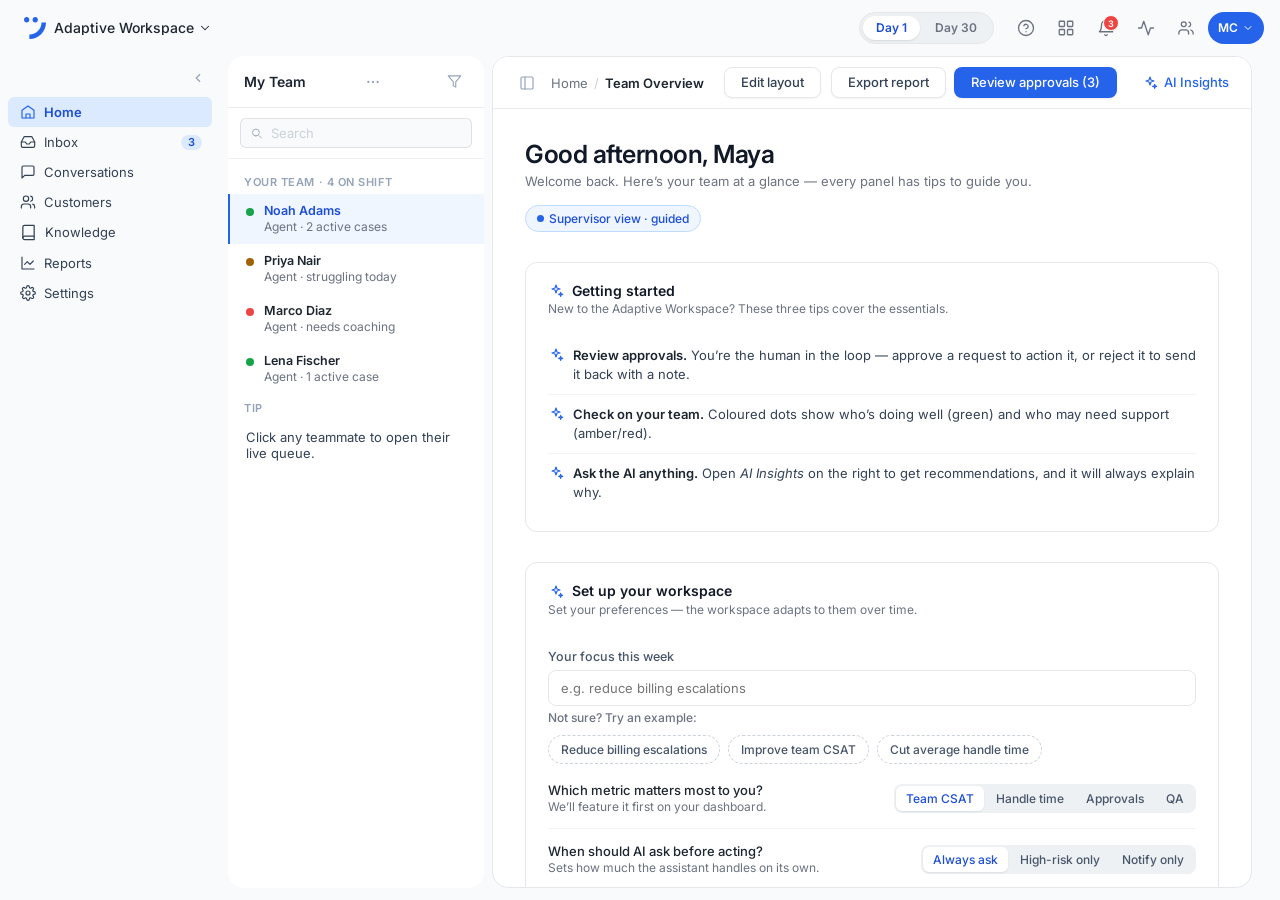
==== commit 0afd989c: "Add page-level layout editing: drag, resize, switch - Flatten Day 1/Day 30 dashboards into one edita" ====
--- a/lyra-agentic-ALL/prototype/adaptive-workspace-cea.html
+++ b/lyra-agentic-ALL/prototype/adaptive-workspace-cea.html
@@ -138,9 +138,13 @@
 .opt-save { font:600 12px Inter; color:var(--green-700); flex-shrink:0; white-space:nowrap; }
 .opt-enable { flex-shrink:0; }
 /* Customize: cog only on Day 30, revealed on hover */
-.card-cog { width:26px; height:26px; border-radius:6px; border:none; background:transparent; color:var(--slate-400); display:flex; align-items:center; justify-content:center; cursor:pointer; opacity:0; transition:opacity 120ms, background 120ms; flex-shrink:0; }
-.card:hover .card-cog, .card-cog:focus-visible { opacity:1; }
-.card-cog:hover { background:var(--slate-100); color:var(--slate-700); }
+.card-tools { display:flex; align-items:center; gap:2px; opacity:0; transition:opacity 120ms; flex-shrink:0; }
+.card:hover .card-tools, .card-tools:focus-within { opacity:1; }
+.ct-btn { width:26px; height:26px; border-radius:6px; border:none; background:transparent; color:var(--slate-400); display:flex; align-items:center; justify-content:center; cursor:pointer; transition:background 120ms, color 120ms; }
+.ct-btn:hover { background:var(--slate-100); color:var(--slate-700); }
+.ct-btn:focus-visible { opacity:1; box-shadow:0 0 0 2px var(--blue-200); }
+.ct-resize, .ct-switch { display:none; }
+.card-grid > .card .ct-resize, .card-grid > .card .ct-switch { display:flex; }
 .card.dense .card-body { padding:9px 15px 11px; }
 .card.dense .team-row, .card.dense .live-row, .card.dense .topic-row, .card.dense .li, .card.dense .apr { padding:6px 0; }
 /* Compact shows less detail than standard */
@@ -215,8 +219,8 @@
 .card.card-dark .team-bar-bg { background:#1E293B; }
 .card.card-dark .cz-mini { background:#1E293B; border-color:#334155; }
 .card.card-dark .li + .li, .card.card-dark .apr + .apr, .card.card-dark .team-row + .team-row, .card.card-dark .topic-row + .topic-row { border-color:#1E293B; }
-.card.card-dark .card-cog { color:#64748B; }
-.card.card-dark .card-cog:hover { background:#1E293B; color:#CBD5E1; }
+.card.card-dark .ct-btn { color:#64748B; }
+.card.card-dark .ct-btn:hover { background:#1E293B; color:#CBD5E1; }
 .card.font-serif, .card.font-serif * { font-family:Georgia, 'Times New Roman', serif !important; }
 .card.font-mono, .card.font-mono * { font-family:ui-monospace, 'SF Mono', Menlo, monospace !important; }
 .cz-pfmt { display:flex; flex-direction:column; align-items:center; gap:4px; padding:8px 2px; border:1px solid var(--slate-200); border-radius:8px; background:#fff; color:var(--slate-500); cursor:pointer; font:500 10px Inter; transition:border-color 120ms, color 120ms, background 120ms; }
@@ -237,6 +241,16 @@
 .panel-compact .case-desc { display:none; }
 .panel-compact .sec-lite { padding:6px 16px; }
 .panel-compact .shortcut-row { padding:7px 9px; margin:4px 12px 0; }
+/* Editable card grid (Pass 2: layout) */
+.card-grid { display:grid; grid-template-columns:repeat(2,1fr); gap:20px; align-items:start; }
+.card-grid > .card.span-2 { grid-column:1 / -1; }
+@media (max-width:1180px){ .card-grid { grid-template-columns:1fr; } .card-grid > .card.span-2 { grid-column:auto; } }
+.app[data-day="day1"] .card-grid { gap:30px; }
+.app[data-day="day30"] .card-grid { gap:14px; }
+#personaView.editing .card-grid > .card { cursor:grab; outline:1px dashed var(--slate-300); outline-offset:3px; position:relative; }
+#personaView.editing .card-grid > .card:hover { outline-color:#93C5FD; }
+.card.dragging { opacity:0.45; outline:2px solid #3B82F6 !important; }
+.edit-layout-btn.on { background:var(--blue-600); color:#fff; border-color:var(--blue-600); }
 /* Add widget */
 .add-widget { width:100%; display:flex; align-items:center; justify-content:center; gap:8px; padding:16px; border:1.5px dashed var(--slate-300); border-radius:12px; background:transparent; color:var(--slate-500); font:600 13px Inter; cursor:pointer; transition:border-color 120ms, color 120ms, background 120ms; }
 .add-widget:hover { border-color:var(--blue-400,#60A5FA); color:var(--blue-700); background:var(--blue-50); }
@@ -711,6 +725,7 @@
         <button class="panel-toggle-btn" title="Toggle side panel" aria-label="Toggle side panel"><svg width="16" height="16" viewBox="0 0 24 24" fill="none" stroke="currentColor" stroke-width="1.75" stroke-linecap="round" stroke-linejoin="round"><rect x="3" y="3" width="18" height="18" rx="2"/><path d="M9 3v18"/></svg></button>
         <div class="breadcrumb-path" id="breadcrumbPath"></div>
         <div class="breadcrumb-spacer"></div>
+        <button class="btn btn-outline edit-layout-btn" id="editLayoutBtn">Edit layout</button>
         <div class="page-actions" id="pageActions"></div>
       </div>
       <div class="content-body"><div class="persona-view" id="personaView"></div></div>
@@ -751,6 +766,8 @@
   var CHEV = '<svg width="15" height="15" viewBox="0 0 24 24" fill="none" stroke="currentColor" stroke-width="1.75" stroke-linecap="round" stroke-linejoin="round"><path d="M9 6l6 6-6 6"/></svg>';
   var AIBTN = '<button class="btn btn-ghost ai-insights-btn">' + SPARK + 'AI Insights</button>';
   var DOTS = '<svg width="16" height="16" viewBox="0 0 24 24" fill="currentColor" aria-hidden="true"><circle cx="5" cy="12" r="1.7"/><circle cx="12" cy="12" r="1.7"/><circle cx="19" cy="12" r="1.7"/></svg>';
+  var RESIZE_IC = '<svg width="15" height="15" viewBox="0 0 24 24" fill="none" stroke="currentColor" stroke-width="1.9" stroke-linecap="round" stroke-linejoin="round"><path d="M8 3H5a2 2 0 0 0-2 2v3M16 3h3a2 2 0 0 1 2 2v3M8 21H5a2 2 0 0 1-2-2v-3M16 21h3a2 2 0 0 0 2-2v-3"/></svg>';
+  var SWITCH_IC = '<svg width="15" height="15" viewBox="0 0 24 24" fill="none" stroke="currentColor" stroke-width="1.9" stroke-linecap="round" stroke-linejoin="round"><path d="M7 4L4 7l3 3M4 7h13M17 20l3-3-3-3M20 17H7"/></svg>';
   function hero(name, sub, badge) { return '<div class="hero"><div><h1>Good afternoon, ' + name + '</h1><div class="sub">' + sub + '</div></div><span class="ai-badge"><span class="pulse"></span>' + badge + '</span></div>'; }
   function heroPlain(title, sub, badge) { return '<div class="hero"><div><h1>' + title + '</h1><div class="sub">' + sub + '</div></div><span class="ai-badge"><span class="pulse"></span>' + badge + '</span></div>'; }
   function botMsg(t) { return '<div class="ai-msg-bot"><div class="ai-bot-icon"><svg width="12" height="12" viewBox="0 0 24 24" fill="none" stroke="currentColor" stroke-width="2" stroke-linecap="round" stroke-linejoin="round"><path d="M12 3l1.5 4.5L18 9l-4.5 1.5L12 15l-1.5-4.5L6 9l4.5-1.5z"/></svg></div><div class="ai-msg-bot-text">' + t + '</div></div>'; }
@@ -822,7 +839,7 @@
           kpi('Approvals pending', '3', '↑ 2 new', 'bad') +
           kpi('Avg handle time', '6:24', '↓ −0:12', 'good') +
         '</div>' +
-        '<div class="two-col-wide">' +
+        '<div class="card-grid">' +
           card('Approvals Waiting', apr('NA','#7C3AED','Refund <b>$49</b> to Jordan Rivera','Requested by Noah Adams · higher-risk action') + apr('PN','#0D9488','Escalate case #48209 to Tier 2','Requested by Priya Nair') + apr('MD','#B45309','Send replacement · order #77120','Requested by Marco Diaz'), {icon:SPARK, sub:'Each request needs your decision. Not sure? Open AI Insights for a recommendation.'}) +
           card('Team Performance', team('NA','#7C3AED','Noah Adams',92) + team('LF','#2563EB','Lena Fischer',88) + team('PN','#0D9488','Priya Nair',78) + team('MD','#B45309','Marco Diaz',64), {mute:true, icon:barsIcon(), sub:'Scores blend CSAT, handle time and QA. Green is on track; red needs coaching.'}) +
         '</div>' +
@@ -862,12 +879,12 @@
             kpi('Queue', '24', '—', 'neutral') +
             kpi('Deflection', '18 %', '↑ 3', 'good') +
           '</div>' +
+          '<div class="card-grid">' +
           card('Ways to work faster' + adaptMark('Surfaced because your usage shows repeated manual steps these could handle for you. Confidence: high.', 'Ways to work faster'),
             optRow('refunds', 'Auto-approve low-risk refunds', 'You clear ~9/day under $50 by hand', '~12 min/day') +
             optRow('billing', 'Bulk-resolve duplicate billing cases', '14 near-identical cases handled one-by-one this week', '~8 min/day') +
             optRow('digest', 'Auto-pin your morning report', 'You open Team reports first thing every day', '~2 min/day'),
-            {icon:BOLT, sub:'3 automations you’re not using yet · ~22 min/day total'}) +
-          '<div class="two-col-wide">' +
+            {icon:BOLT, sub:'3 automations you’re not using yet · ~22 min/day total', span:2}) +
             card('Approvals' + adaptMark('AI pre-ranked these by resolution-match and blast radius. The top item matched 12 clean resolutions today, so it’s recommended to approve.', 'Approvals'),
               apr('NA','#7C3AED','Refund <b>$49</b> · Jordan Rivera','12 matches · <strong style="color:var(--green-600)">approve</strong>') +
               apr('PN','#0D9488','Escalate #48209 · Tier 2','high blast radius · review') +
@@ -876,14 +893,10 @@
             card('Team' + adaptMark('Reordered to surface who needs coaching first, based on this week’s struggle-score trends rather than raw performance.', 'Team performance'),
               team('MD','#B45309','Marco Diaz',64) + team('PN','#0D9488','Priya Nair',78) + team('LF','#2563EB','Lena Fischer',88) + team('NA','#7C3AED','Noah Adams',92),
               {mute:true, icon:barsIcon(), sub:'coaching-first'}) +
-          '</div>' +
-          '<div class="two-col-wide">' +
-            card('CSAT & QA trend', trendChart(), {icon:chartLiteIcon(), sub:'9 weeks · CSAT +6 pts'}) +
+            card('CSAT & QA trend', trendChart(), {icon:chartLiteIcon(), sub:'9 weeks · CSAT +6 pts', span:2}) +
             card('Top drivers',
               '<div class="topic-list">' + topic('Billing',88,'214','up','↑ 12%') + topic('Delivery',64,'156','flat','—') + topic('Account access',52,'131','up','↑ 8%') + topic('Cancellation',34,'74','up','↑ 18%') + '</div>',
               {mute:true, icon:barsIcon()}) +
-          '</div>' +
-          '<div class="two-col-wide">' +
             card('Live now' + adaptMark('Surfaced onto your Home because you open Conversations several times a day — the workspace pinned it here to save you the trip.', 'Live now'),
               liveRow('JR','#EF4444','Jordan Rivera','Chat · billing · 4m','Negative','snt-neg') +
               liveRow('OH','#B45309','Omar Haddad','Voice · account · 2m','Watch','snt-mix') +
@@ -893,8 +906,6 @@
               li(av('AC','#B45309'),'Acme Corp','$240k ARR · 3 escalations','<span class="snt snt-neg">At risk</span>') +
               li(av('GL','#0D9488'),'Globex','$180k ARR · renewal 30d','<span class="snt snt-mix">Watch</span>'),
               {mute:true, icon:usersIcon()}) +
-          '</div>' +
-          '<div class="two-col-wide">' +
             card('Knowledge gaps' + adaptMark('Added to your dashboard because your team’s unanswered searches spiked this week — the workspace flagged it as high-ROI for you to act on.', 'Knowledge gaps'),
               li(ib(searchIcon()),'“refund double charge”','142 searches · no result','Create') +
               li(ib(searchIcon()),'“cancel and keep discount”','88 searches','Create'),
@@ -1025,7 +1036,7 @@
   };
 
   /* ── Small HTML builders ── */
-  function card(title, body, o) { o = o || {}; var icon = o.icon ? '<span class="spark"' + (o.mute ? ' style="color:var(--slate-400)"' : '') + '>' + o.icon + '</span>' : ''; var sub = o.sub ? '<div class="card-sub">' + o.sub + '</div>' : ''; var cog = (o.custom === false) ? '' : '<button class="card-cog" aria-label="Customize this card" title="Customize">' + DOTS + '</button>'; return '<section class="card"><div class="card-header"><div><div class="card-title">' + icon + title + '</div>' + sub + '</div>' + cog + '</div><div class="card-body">' + body + '</div></section>'; }
+  function card(title, body, o) { o = o || {}; var icon = o.icon ? '<span class="spark"' + (o.mute ? ' style="color:var(--slate-400)"' : '') + '>' + o.icon + '</span>' : ''; var sub = o.sub ? '<div class="card-sub">' + o.sub + '</div>' : ''; var cog = (o.custom === false) ? '' : '<div class="card-tools"><button class="ct-btn ct-resize" title="Resize (half / full width)" aria-label="Resize">' + RESIZE_IC + '</button><button class="ct-btn ct-switch" title="Switch component" aria-label="Switch component">' + SWITCH_IC + '</button><button class="ct-btn card-cog" title="Customize" aria-label="Customize this card">' + DOTS + '</button></div>'; return '<section class="card' + (o.span === 2 ? ' span-2' : '') + '"><div class="card-header"><div><div class="card-title">' + icon + title + '</div>' + sub + '</div>' + cog + '</div><div class="card-body">' + body + '</div></section>'; }
   function kpi(t, v, tr, cls) { return '<div class="kpi-tile"><div class="kpi-title">' + t + '</div><div class="kpi-value">' + v + '</div>' + (tr ? '<span class="kpi-trend ' + cls + '">' + tr + '</span>' : '') + '</div>'; }
   function wpStep(i, label, done, active) { var cls = done ? 'done' : (active ? 'active' : ''); var m = done ? CHK : String(i + 1); return '<button class="wp-step ' + cls + '" role="listitem" data-step="' + i + '"' + (active ? ' aria-current="step"' : '') + '><span class="wp-marker">' + m + '</span><span><span class="wp-idx">Step ' + (i + 1) + '</span><br><span class="wp-label">' + label + '</span></span></button>'; }
   function sg(icon, title, meta, good, label, variant) { return '<div class="sg"><span class="sg-icon">' + icon + '</span><div class="sg-body"><div class="sg-title">' + title + '</div><div class="sg-meta' + (good ? ' good' : '') + '">' + (good ? upIcon() : '') + meta + '</div></div><button class="btn btn-' + variant + ' apply" data-label="' + label + '">Apply</button></div>'; }
@@ -1282,7 +1293,7 @@
     $('#aiChat').innerHTML = v.ai;
     renderNav(persona, tab);
     var view = $('#personaView');
-    function paint(){ view.innerHTML = v.heroHTML + v.content; view.classList.remove('morphing'); if (tab === 'home' && persona === 'agent') startAutomation(); applyCustomizations(); renderAutoRule(); }
+    function paint(){ view.innerHTML = v.heroHTML + v.content; view.classList.remove('morphing'); if (tab === 'home' && persona === 'agent') startAutomation(); applyCustomizations(); renderAutoRule(); applyLayout(); }
     if (instant) { paint(); } else { view.classList.add('morphing'); setTimeout(paint, 180); }
     emit('layout.rendered', (deep ? deep.title : TAB_META[tab].label) + ' · ' + viewRole[persona], { color: BLUE });
   }
@@ -1312,6 +1323,10 @@
     if (t.closest('.auto-dismiss')) { closeAutoSuggest(true); return; }
     if (t.closest('.auto-rule-off')) { removeAutoRule(); return; }
     var oe = t.closest('.opt-enable'); if (oe) { var opt = oe.dataset.opt; oe.outerHTML = '<span class="apr-decided ok">Enabled ✓</span>'; emit('workflow.automated', opt, { color: GREEN }); toast('⚡ Automation enabled'); if (opt === 'refunds' && !autoRuleActive) applyAutoRule(); return; }
+    if (t.closest('#editLayoutBtn')) { toggleEdit(); return; }
+    var crz = t.closest('.ct-resize'); if (crz) { var rc = crz.closest('.card'); if (rc) cebResize(rc); return; }
+    var csw = t.closest('.ct-switch'); if (csw) { var sc = csw.closest('.card'); if (sc) openSwitch(sc, csw); return; }
+    var swi = t.closest('.sw-item'); if (swi) { switchCard(swi.dataset.tpl); closeCustomize(); return; }
     var cog = t.closest('.card-cog'); if (cog) { openCustomize(cog); return; }
     if (t.closest('.sec-cog')) { openPanelCustomize(t.closest('.sec-cog')); return; }
     var pf = t.closest('.cz-pfmt'); if (pf) { panelFmt = pf.dataset.pfmt; var vv = getView(currentTab, currentView); $('#secBody').innerHTML = vv.secBody; applyPanelFmt(); renderSigFeed(); $$('.cz-pfmt', czPopEl).forEach(function (b){ b.classList.remove('on'); }); pf.classList.add('on'); logReason({ src:'manual', action:'Set the side panel to ' + pf.dataset.pfmt + ' format', reason:'you transformed the panel layout' }); return; }
@@ -1905,10 +1920,11 @@
     var t = AW_TEMPLATES[key], title, bodyHTML, opt;
     if (t){ title = t.title; bodyHTML = t.body(); opt = t.opt; }
     else { title = (customTitle || 'Custom widget').replace(/</g,'&lt;'); bodyHTML = '<div style="font:400 13px/1.6 Inter;color:var(--slate-600)">Generated from your request. Connect a data source to populate it with live data.</div>'; opt = { icon: SPARK, sub:'custom · your request' }; }
-    var addTile = $('#addWidget'), htmlCard = card(title, bodyHTML, opt);
-    if (addTile) addTile.insertAdjacentHTML('beforebegin', htmlCard);
-    else { var pv = $('#personaView'); if (pv) pv.insertAdjacentHTML('beforeend', htmlCard); }
+    var grid = $('#personaView .card-grid'), htmlCard = card(title, bodyHTML, opt);
+    if (grid) grid.insertAdjacentHTML('beforeend', htmlCard);
+    else { var addTile = $('#addWidget'); if (addTile) addTile.insertAdjacentHTML('beforebegin', htmlCard); }
     customWidgets.push(t ? { key: key } : { title: title });
+    if (editMode) decorateEdit();
     emit('component.created', title, { color: GREEN });
     logReason({ src:'manual', action:'Created “' + title + '”', reason:'you added a custom widget to your dashboard' });
     toast('Added <strong>' + title + '</strong> to your dashboard');
@@ -1941,8 +1957,8 @@
   function czSetScores(card, hide){ czSet(card, { hideScores: hide }); }
   function czToggleField(card, name){ var s = customizations[cardTitle(card)] || {}, hid = (s.hidden || []).slice(), i = hid.indexOf(name); if (i > -1) hid.splice(i, 1); else hid.push(name); czSet(card, { hidden: hid }); return hid.indexOf(name) < 0; }
   function applyCustomizations(){
-    var addTile = $('#addWidget');
-    if (addTile) customWidgets.forEach(function (w){ var h = w.key ? card(AW_TEMPLATES[w.key].title, AW_TEMPLATES[w.key].body(), AW_TEMPLATES[w.key].opt) : card(w.title, '<div style="font:400 13px/1.6 Inter;color:var(--slate-600)">Generated from your request. Connect a data source to populate it with live data.</div>', { icon: SPARK, sub:'custom · your request' }); addTile.insertAdjacentHTML('beforebegin', h); });
+    var grid = $('#personaView .card-grid'), addTile = $('#addWidget');
+    customWidgets.forEach(function (w){ var h = w.key ? card(AW_TEMPLATES[w.key].title, AW_TEMPLATES[w.key].body(), AW_TEMPLATES[w.key].opt) : card(w.title, '<div style="font:400 13px/1.6 Inter;color:var(--slate-600)">Generated from your request. Connect a data source to populate it with live data.</div>', { icon: SPARK, sub:'custom · your request' }); if (grid) grid.insertAdjacentHTML('beforeend', h); else if (addTile) addTile.insertAdjacentHTML('beforebegin', h); });
     $$('#personaView .card').forEach(function (el){ if (customizations[cardTitle(el)]) renderCard(el); });
   }
 
@@ -1974,6 +1990,54 @@
     var el = document.createElement('div'); el.className = 'cz-pop'; el._panel = true;
     el.innerHTML = '<div class="mc-head"><span class="mc-title">' + DOTS + 'Customize panel</span><button class="mc-close" aria-label="Close">' + MC_X + '</button></div>' + html;
     document.body.appendChild(el); positionMiniChat(el, btn); requestAnimationFrame(function (){ el.classList.add('show'); }); czPopEl = el;
+  }
+
+  /* ═══════════ Page layout editing: drag-reorder · resize · switch component ═══════════ */
+  var editMode = false, dragCard = null, switchTarget = null, layoutStore = {};
+  function layoutKey(){ return currentView + '|' + dayMode + '|' + currentTab; }
+  function layoutFor(){ var k = layoutKey(); return layoutStore[k] || (layoutStore[k] = { order:null, width:{} }); }
+  function decorateEdit(){ $$('#personaView .card-grid > .card').forEach(function (c){ c.setAttribute('draggable', 'true'); }); }
+  function undecorateEdit(){ $$('#personaView .card-grid > .card').forEach(function (c){ c.removeAttribute('draggable'); }); }
+  function toggleEdit(){
+    editMode = !editMode;
+    var pv = $('#personaView'); if (pv) pv.classList.toggle('editing', editMode);
+    var b = $('#editLayoutBtn'); if (b){ b.textContent = editMode ? 'Done' : 'Edit layout'; b.classList.toggle('on', editMode); }
+    if (editMode) { decorateEdit(); toast('Edit layout — drag cards to reorder, or use ⤢ / ⇄ to resize and switch'); }
+    else { undecorateEdit(); closeCustomize(); toast('Layout saved'); }
+  }
+  function persistOrder(){ var grid = $('#personaView .card-grid'); if (grid) layoutFor().order = $$('.card', grid).map(cardTitle); }
+  function getDragAfter(grid, x, y){
+    var cards = $$('.card:not(.dragging)', grid), best = null, bestDist = Infinity, bestBefore = false;
+    cards.forEach(function (c){ var b = c.getBoundingClientRect(), cx = b.left + b.width/2, cy = b.top + b.height/2, d = Math.sqrt((x-cx)*(x-cx) + (y-cy)*(y-cy)); if (d < bestDist){ bestDist = d; best = c; bestBefore = (y < cy - 4) || (Math.abs(y-cy) <= b.height/2 && x < cx); } });
+    if (!best) return null; return bestBefore ? best : best.nextElementSibling;
+  }
+  function cebResize(card){ var full = card.classList.toggle('span-2'); layoutFor().width[cardTitle(card)] = full ? 'full' : 'half'; logReason({ src:'manual', action:'Resized “' + cardTitle(card) + '” to ' + (full ? 'full' : 'half') + ' width', reason:'you adjusted the page layout' }); }
+  function openSwitch(card, btn){
+    closeCustomize(); closeMiniChat(); closeAssist(); switchTarget = card;
+    var order = [['refunds','Refunds by agent'],['sla','SLA risk'],['csat','CSAT by channel'],['coaching','Coaching queue']];
+    var menu = order.map(function (it){ return '<button class="aw-item sw-item" data-tpl="' + it[0] + '"><span class="aw-ic">' + AW_TEMPLATES[it[0]].ic + '</span>' + it[1] + '</button>'; }).join('');
+    var el = document.createElement('div'); el.className = 'cz-pop';
+    el.innerHTML = '<div class="mc-head"><span class="mc-title">' + SWITCH_IC + 'Switch to…</span><button class="mc-close" aria-label="Close">' + MC_X + '</button></div><div class="aw-note">Replace this widget with:</div><div class="aw-menu">' + menu + '</div>';
+    document.body.appendChild(el); positionMiniChat(el, btn); requestAnimationFrame(function (){ el.classList.add('show'); }); czPopEl = el;
+  }
+  function switchCard(key){
+    if (!switchTarget) return; var t = AW_TEMPLATES[key], tmp = document.createElement('div');
+    tmp.innerHTML = card(t.title, t.body(), t.opt); var nc = tmp.firstChild;
+    if (switchTarget.classList.contains('span-2')) nc.classList.add('span-2');
+    switchTarget.parentNode.replaceChild(nc, switchTarget); switchTarget = null;
+    if (editMode) decorateEdit();
+    emit('component.switched', t.title, { color: BLUE });
+    logReason({ src:'manual', action:'Switched a widget to “' + t.title + '”', reason:'you changed which component fills that slot' });
+    toast('Switched to <strong>' + t.title + '</strong>');
+  }
+  function applyLayout(){
+    var grid = $('#personaView .card-grid'); if (!grid) return;
+    var L = layoutStore[layoutKey()];
+    if (L){
+      $$('.card', grid).forEach(function (c){ var w = L.width[cardTitle(c)]; if (w === 'full') c.classList.add('span-2'); else if (w === 'half') c.classList.remove('span-2'); });
+      if (L.order) L.order.forEach(function (tt){ var c = $$('.card', grid).filter(function (x){ return cardTitle(x) === tt; })[0]; if (c) grid.appendChild(c); });
+    }
+    if (editMode) decorateEdit();
   }
 
   /* ═══════════ Proactive assist: intervene on rapid dead-clicks (a confusion signal) ═══════════ */
@@ -2074,6 +2138,15 @@
   }
   function removeAutoRule(){ autoRuleActive = false; $$('.auto-rule').forEach(function (n){ n.remove(); }); emit('workflow.rule.off', 'auto-approve refunds', { color: RED }); logReason({ src:'manual', action:'Turned off auto-approve rule', reason:'you chose to review refunds yourself' }); toast('Automation turned off'); }
 
+  /* Drag-and-drop reorder (edit mode) */
+  (function (){
+    var pv = $('#personaView'); if (!pv) return;
+    pv.addEventListener('dragstart', function (e){ if (!editMode) return; var c = e.target.closest && e.target.closest('.card'); if (!c || !c.parentNode.classList.contains('card-grid')) return; dragCard = c; setTimeout(function (){ c.classList.add('dragging'); }, 0); if (e.dataTransfer) e.dataTransfer.effectAllowed = 'move'; });
+    pv.addEventListener('dragover', function (e){ if (!editMode || !dragCard) return; e.preventDefault(); var grid = dragCard.parentNode; var after = getDragAfter(grid, e.clientX, e.clientY); if (after == null) grid.appendChild(dragCard); else if (after !== dragCard && after !== dragCard.nextSibling) grid.insertBefore(dragCard, after); });
+    pv.addEventListener('drop', function (e){ if (editMode) e.preventDefault(); });
+    pv.addEventListener('dragend', function (){ if (dragCard){ dragCard.classList.remove('dragging'); dragCard = null; persistOrder(); } });
+  })();
+
   /* ═══════════ Init ═══════════ */
   renderUsers();
   renderTab('home', true);
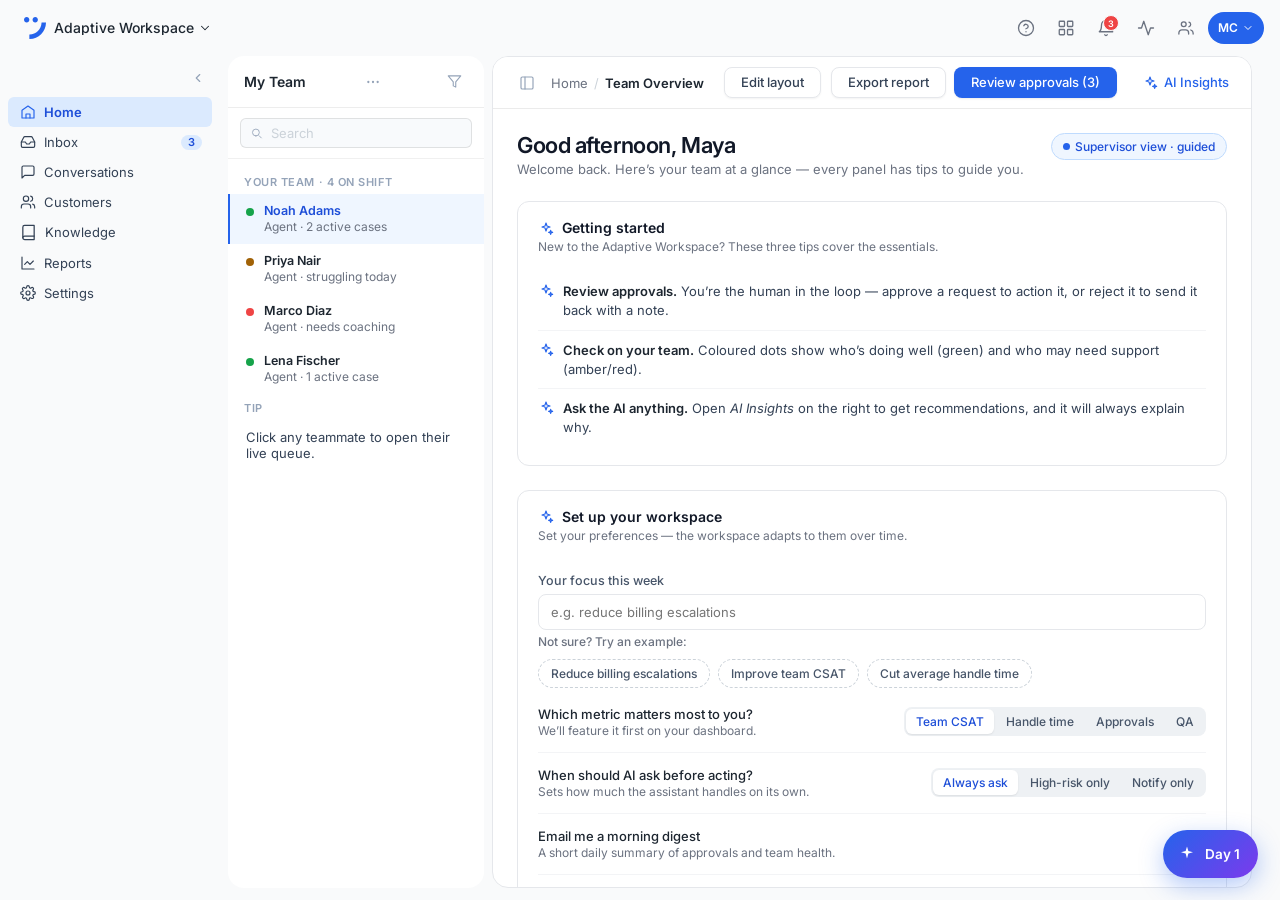
==== commit 35d7a14e: "Replace day toggle with floating adaptation-timeline slider - Move the Day 1/Day 30 control into a c" ====
--- a/lyra-agentic-ALL/prototype/adaptive-workspace-cea.html
+++ b/lyra-agentic-ALL/prototype/adaptive-workspace-cea.html
@@ -35,10 +35,22 @@
 .topbar-actions { display:flex; align-items:center; gap:4px; flex-shrink:0; }
 .tb-btn { width:36px; height:36px; border-radius:8px; border:none; background:transparent; display:flex; align-items:center; justify-content:center; cursor:pointer; color:var(--slate-500); position:relative; transition:background 80ms; }
 .tb-btn:hover { background: rgba(0,0,0,0.05); }
-.day-toggle { display:inline-flex; align-items:center; gap:2px; background:var(--slate-100); border:1px solid var(--slate-200); border-radius:9999px; padding:3px; margin-right:10px; flex-shrink:0; }
-.day-seg { border:none; background:transparent; cursor:pointer; font:600 12px/1 Inter; color:var(--slate-500); padding:6px 13px; border-radius:9999px; white-space:nowrap; transition:background 120ms, color 120ms, box-shadow 120ms; }
-.day-seg:hover { color:var(--slate-700); }
-.day-seg.active { background:#fff; color:var(--blue-700); box-shadow:0 1px 2px rgba(0,0,0,0.10); }
+/* Floating adaptation-timeline FAB + slider */
+.adapt-fab-wrap { position:fixed; right:22px; bottom:22px; z-index:500; display:flex; flex-direction:column; align-items:flex-end; gap:12px; }
+.adapt-fab { display:inline-flex; align-items:center; gap:9px; height:48px; padding:0 18px 0 15px; border:none; border-radius:9999px; background:linear-gradient(135deg,#2563EB,#7C3AED); color:#fff; font:600 13.5px Inter; cursor:pointer; box-shadow:0 8px 24px rgba(37,99,235,0.35); transition:transform 140ms, box-shadow 140ms; }
+.adapt-fab:hover { transform:translateY(-2px); box-shadow:0 12px 30px rgba(37,99,235,0.45); }
+.adapt-fab svg { flex-shrink:0; }
+.af-label { white-space:nowrap; }
+.adapt-slider { width:284px; max-width:calc(100vw - 32px); background:#fff; border:1px solid var(--slate-200); border-radius:16px; box-shadow:0 18px 44px rgba(0,0,0,0.22); padding:16px 18px 14px; animation:sigIn 200ms ease; }
+.adapt-slider[hidden] { display:none; }
+.as-title { font:600 13px Inter; color:var(--slate-800); }
+.as-cap { font:400 12px/1.45 Inter; color:var(--slate-500); margin:8px 0 14px; min-height:34px; }
+.as-cap strong { color:var(--blue-700); }
+.as-range { width:100%; accent-color:var(--blue-600); cursor:pointer; }
+.as-ticks { display:flex; justify-content:space-between; margin-top:8px; gap:2px; }
+.as-tick { border:none; background:transparent; font:500 10px Inter; color:var(--slate-400); cursor:pointer; padding:2px 0; flex:1; text-align:center; }
+.as-tick:first-child { text-align:left; } .as-tick:last-child { text-align:right; }
+.as-tick.on { color:var(--blue-700); font-weight:700; }
 /* Guidance elements (Day 1) */
 .guide-note { display:flex; align-items:flex-start; gap:8px; font:400 12.5px/1.5 Inter; color:var(--slate-600); background:var(--blue-50); border:1px solid var(--blue-200); border-radius:10px; padding:11px 13px; }
 .guide-note svg { color:var(--blue-600); flex-shrink:0; margin-top:1px; }
@@ -245,8 +257,6 @@
 .card-grid { display:grid; grid-template-columns:repeat(2,1fr); gap:20px; align-items:start; }
 .card-grid > .card.span-2 { grid-column:1 / -1; }
 @media (max-width:1180px){ .card-grid { grid-template-columns:1fr; } .card-grid > .card.span-2 { grid-column:auto; } }
-.app[data-day="day1"] .card-grid { gap:30px; }
-.app[data-day="day30"] .card-grid { gap:14px; }
 #personaView.editing .card-grid > .card { cursor:grab; outline:1px dashed var(--slate-300); outline-offset:3px; position:relative; }
 #personaView.editing .card-grid > .card:hover { outline-color:#93C5FD; }
 .card.dragging { opacity:0.45; outline:2px solid #3B82F6 !important; }
@@ -260,30 +270,16 @@
 .aw-item:hover { background:var(--slate-50); }
 .aw-item .aw-ic { color:var(--blue-600); display:flex; flex-shrink:0; }
 
-/* ── Adaptation density: Day 1 = spacious/guided · Day 30 = dense/expert ── */
-.app[data-day="day1"] .content-body { padding:32px 32px 40px; }
-.app[data-day="day1"] .persona-view { gap:30px; }
-.app[data-day="day1"] .hero h1 { font-size:25px; }
-.app[data-day="day1"] .card-header { padding:20px 22px 0; }
-.app[data-day="day1"] .card-body { padding:16px 22px 20px; }
-.app[data-day="day1"] .two-col-wide { gap:30px; }
-.app[data-day="day1"] .kpi-row { gap:18px; }
-.app[data-day="day1"] .kpi-tile { padding:18px 20px; }
-
-.app[data-day="day30"] .content-body { padding:14px 20px 20px; }
-.app[data-day="day30"] .persona-view { gap:14px; }
-.app[data-day="day30"] .hero h1 { font-size:19px; }
-.app[data-day="day30"] .hero .sub { font-size:12px; margin-top:2px; }
-.app[data-day="day30"] .card-header { padding:12px 15px 0; }
-.app[data-day="day30"] .card-body { padding:8px 15px 12px; }
-.app[data-day="day30"] .card-title { font-size:13px; }
-.app[data-day="day30"] .two-col-wide { gap:14px; }
-.app[data-day="day30"] .kpi-row { gap:10px; }
-.app[data-day="day30"] .kpi-tile { min-width:112px; padding:10px 13px; }
-.app[data-day="day30"] .kpi-title { margin-bottom:4px; font-size:11.5px; }
-.app[data-day="day30"] .kpi-value { font-size:23px; }
-.app[data-day="day30"] .apr { padding:8px 0; }
-.app[data-day="day30"] .team-row { padding:7px 0; }
+/* ── Adaptation density: smoothly interpolated by --d (1 = spacious/guided … 0 = dense/expert) ── */
+.content-body { padding: calc(14px + var(--d,1)*18px) calc(20px + var(--d,1)*12px) calc(20px + var(--d,1)*20px); transition: padding 350ms ease; }
+.persona-view { gap: calc(14px + var(--d,1)*16px); }
+.card-grid, .two-col-wide { gap: calc(14px + var(--d,1)*16px); transition: gap 350ms ease; }
+.hero h1 { font-size: calc(19px + var(--d,1)*6px); }
+.card-header { padding: calc(12px + var(--d,1)*8px) calc(15px + var(--d,1)*7px) 0; }
+.card-body { padding: calc(8px + var(--d,1)*8px) calc(15px + var(--d,1)*7px) calc(11px + var(--d,1)*9px); transition: padding 350ms ease; }
+.kpi-row { gap: calc(10px + var(--d,1)*8px); }
+.kpi-tile { min-width:112px; padding: calc(10px + var(--d,1)*8px) calc(13px + var(--d,1)*7px); }
+.kpi-value { font-size: calc(23px + var(--d,1)*7px); }
 .tb-badge { position:absolute; top:5px; right:5px; min-width:16px; height:16px; border-radius:9999px; background:var(--red-500); color:#fff; font:600 9px/16px Inter; text-align:center; border:1.5px solid var(--color-bg-surface-shell); padding:0 3px; }
 .tb-avatar { height:32px; border:none; border-radius:9999px; background:var(--blue-600); color:#fff; font:600 12px/32px Inter; padding:0 10px; cursor:pointer; display:flex; align-items:center; gap:4px; transition:background 80ms; }
 .tb-avatar:hover { filter: brightness(0.92); }
@@ -692,10 +688,6 @@
     </div>
     <div class="topbar-spacer"></div>
     <div class="topbar-actions">
-      <div class="day-toggle" id="dayToggle" role="tablist" aria-label="Adaptation timeline">
-        <button class="day-seg active" data-day="day1" role="tab" aria-selected="true">Day 1</button>
-        <button class="day-seg" data-day="day30" role="tab" aria-selected="false">Day 30</button>
-      </div>
       <button class="tb-btn" aria-label="Help"><svg width="18" height="18" viewBox="0 0 24 24" fill="none" stroke="currentColor" stroke-width="1.75" stroke-linecap="round" stroke-linejoin="round"><circle cx="12" cy="12" r="10"/><path d="M9.09 9a3 3 0 0 1 5.83 1c0 2-3 3-3 3M12 17h.01"/></svg></button>
       <button class="tb-btn" aria-label="Apps"><svg width="18" height="18" viewBox="0 0 24 24" fill="none" stroke="currentColor" stroke-width="1.75" stroke-linecap="round" stroke-linejoin="round"><rect x="3" y="3" width="7" height="7" rx="1"/><rect x="14" y="3" width="7" height="7" rx="1"/><rect x="3" y="14" width="7" height="7" rx="1"/><rect x="14" y="14" width="7" height="7" rx="1"/></svg></button>
       <button class="tb-btn" aria-label="Notifications"><svg width="18" height="18" viewBox="0 0 24 24" fill="none" stroke="currentColor" stroke-width="1.75" stroke-linecap="round" stroke-linejoin="round"><path d="M18 8a6 6 0 1 0-12 0c0 7-3 9-3 9h18s-3-2-3-9M13.73 21a2 2 0 0 1-3.46 0"/></svg><span class="tb-badge">3</span></button>
@@ -750,6 +742,25 @@
       <div class="tele-stream"><div class="tele-streamlabel">Event stream · newest first</div><div id="teleStream"></div></div>
     </aside>
   </div>
+</div>
+
+<div class="adapt-fab-wrap">
+  <div class="adapt-slider" id="adaptSlider" hidden>
+    <div class="as-title">Adaptation over time</div>
+    <div class="as-cap" id="asCap"></div>
+    <input type="range" min="0" max="4" step="1" value="0" class="as-range" id="asRange" aria-label="Adaptation stage" />
+    <div class="as-ticks" id="asTicks">
+      <button class="as-tick on" data-lvl="0">Day 1</button>
+      <button class="as-tick" data-lvl="1">Wk 1</button>
+      <button class="as-tick" data-lvl="2">Wk 2</button>
+      <button class="as-tick" data-lvl="3">Wk 3</button>
+      <button class="as-tick" data-lvl="4">Day 30</button>
+    </div>
+  </div>
+  <button class="adapt-fab" id="adaptFab" aria-label="Adaptation timeline" title="See how the workspace adapts over time">
+    <svg width="18" height="18" viewBox="0 0 24 24" fill="currentColor" aria-hidden="true"><path d="M12 2l1.8 6L20 9.6l-6.2 1.6L12 18l-1.8-6.8L4 9.6l6.2-1.6z"/></svg>
+    <span class="af-label" id="afLabel">Day 1</span>
+  </button>
 </div>
 
 <div class="toast-wrap" id="toasts" aria-live="polite"></div>
@@ -1601,26 +1612,32 @@
      adaptations should key off [data-day="day30"]. For now we make one
      minor visible layout change: Day 1 = minimal/collapsed nav,
      Day 30 = expanded/adapted nav. */
-  var dayMode = 'day1';
+  var STAGES = [
+    { label:'Day 1',  cap:'Guided &amp; spacious — every panel is explained.', mode:'day1' },
+    { label:'Week 1', cap:'Learning your habits — the layout tightens a little.', mode:'day1' },
+    { label:'Week 2', cap:'Starting to adapt — it surfaces what you use most.', mode:'day30' },
+    { label:'Week 3', cap:'Personalising — denser, with fewer prompts.', mode:'day30' },
+    { label:'Day 30', cap:'Fully adapted — a dense, expert cockpit.', mode:'day30' }
+  ];
+  var dayLevel = 0, dayMode = 'day1';
   function applyDayMode() {
-    var app = $('.app'); if (app) app.setAttribute('data-day', dayMode);
-    $$('.day-seg').forEach(function (b) {
-      var on = b.dataset.day === dayMode;
-      b.classList.toggle('active', on);
-      b.setAttribute('aria-selected', on ? 'true' : 'false');
-    });
-  }
-  $('#dayToggle').addEventListener('click', function (e) {
-    var seg = e.target.closest('.day-seg');
-    if (!seg || seg.dataset.day === dayMode) return;
-    dayMode = seg.dataset.day;
-    applyDayMode();
-    renderTab(currentTab);
-    emit('workspace.adapted', dayMode === 'day30' ? 'Day 30 · adapted' : 'Day 1 · default', { color: BLUE });
-    toast(dayMode === 'day30'
-      ? 'Showing <strong>Day 30</strong> — adapted workspace'
-      : 'Showing <strong>Day 1</strong> — default workspace');
-  });
+    var st = STAGES[dayLevel]; dayMode = st.mode;
+    var app = $('.app'); if (app) { app.setAttribute('data-day', dayMode); app.setAttribute('data-level', String(dayLevel)); app.style.setProperty('--d', (1 - dayLevel / 4).toFixed(3)); }
+    var cap = $('#asCap'); if (cap) cap.innerHTML = '<strong>' + st.label + '</strong> · ' + st.cap;
+    var lab = $('#afLabel'); if (lab) lab.textContent = st.label;
+    var rng = $('#asRange'); if (rng && +rng.value !== dayLevel) rng.value = dayLevel;
+    $$('.as-tick').forEach(function (b) { b.classList.toggle('on', +b.dataset.lvl === dayLevel); });
+  }
+  function setDayLevel(lvl) {
+    lvl = Math.max(0, Math.min(4, lvl | 0)); if (lvl === dayLevel) return;
+    var prevMode = dayMode; dayLevel = lvl; applyDayMode();
+    if (dayMode !== prevMode) renderTab(currentTab);
+    emit('workspace.adapted', STAGES[dayLevel].label, { color: BLUE });
+    toast('<strong>' + STAGES[dayLevel].label + '</strong> — ' + STAGES[dayLevel].cap);
+  }
+  $('#adaptFab').addEventListener('click', function () { var s = $('#adaptSlider'); if (s) { s.hidden = !s.hidden; this.classList.toggle('open', !s.hidden); } });
+  $('#asRange').addEventListener('input', function () { setDayLevel(+this.value); });
+  $('#asTicks').addEventListener('click', function (e) { var b = e.target.closest('.as-tick'); if (b) setDayLevel(+b.dataset.lvl); });
 
   /* ═══════════ Adaptation markers — long-hover informational tooltip ═══════════ */
   var adaptTipEl = null, adaptTipTimer = null;
@@ -1995,7 +2012,8 @@
   /* ═══════════ Page layout editing: drag-reorder · resize · switch component ═══════════ */
   var editMode = false, dragCard = null, switchTarget = null, layoutStore = {};
   function layoutKey(){ return currentView + '|' + dayMode + '|' + currentTab; }
-  function layoutFor(){ var k = layoutKey(); return layoutStore[k] || (layoutStore[k] = { order:null, width:{} }); }
+  function layoutFor(){ var k = layoutKey(); return layoutStore[k] || (layoutStore[k] = { order:null, width:{}, switched:{} }); }
+  function cardCid(c){ return c.dataset.cid || (c.dataset.cid = cardTitle(c)); }
   function decorateEdit(){ $$('#personaView .card-grid > .card').forEach(function (c){ c.setAttribute('draggable', 'true'); }); }
   function undecorateEdit(){ $$('#personaView .card-grid > .card').forEach(function (c){ c.removeAttribute('draggable'); }); }
   function toggleEdit(){
@@ -2005,13 +2023,22 @@
     if (editMode) { decorateEdit(); toast('Edit layout — drag cards to reorder, or use ⤢ / ⇄ to resize and switch'); }
     else { undecorateEdit(); closeCustomize(); toast('Layout saved'); }
   }
-  function persistOrder(){ var grid = $('#personaView .card-grid'); if (grid) layoutFor().order = $$('.card', grid).map(cardTitle); }
+  function persistOrder(){ var grid = $('#personaView .card-grid'); if (grid) layoutFor().order = $$('.card', grid).map(cardCid); }
+  function replaceCardWith(cardEl, key){
+    var t = AW_TEMPLATES[key], tmp = document.createElement('div');
+    tmp.innerHTML = card(t.title, t.body(), t.opt); var nc = tmp.firstChild;
+    nc.dataset.cid = cardCid(cardEl);
+    if (cardEl.classList.contains('span-2')) nc.classList.add('span-2');
+    cardEl.parentNode.replaceChild(nc, cardEl);
+    if (customizations[cardTitle(nc)]) renderCard(nc);
+    return nc;
+  }
   function getDragAfter(grid, x, y){
     var cards = $$('.card:not(.dragging)', grid), best = null, bestDist = Infinity, bestBefore = false;
     cards.forEach(function (c){ var b = c.getBoundingClientRect(), cx = b.left + b.width/2, cy = b.top + b.height/2, d = Math.sqrt((x-cx)*(x-cx) + (y-cy)*(y-cy)); if (d < bestDist){ bestDist = d; best = c; bestBefore = (y < cy - 4) || (Math.abs(y-cy) <= b.height/2 && x < cx); } });
     if (!best) return null; return bestBefore ? best : best.nextElementSibling;
   }
-  function cebResize(card){ var full = card.classList.toggle('span-2'); layoutFor().width[cardTitle(card)] = full ? 'full' : 'half'; logReason({ src:'manual', action:'Resized “' + cardTitle(card) + '” to ' + (full ? 'full' : 'half') + ' width', reason:'you adjusted the page layout' }); }
+  function cebResize(card){ var full = card.classList.toggle('span-2'); layoutFor().width[cardCid(card)] = full ? 'full' : 'half'; logReason({ src:'manual', action:'Resized “' + cardTitle(card) + '” to ' + (full ? 'full' : 'half') + ' width', reason:'you adjusted the page layout' }); }
   function openSwitch(card, btn){
     closeCustomize(); closeMiniChat(); closeAssist(); switchTarget = card;
     var order = [['refunds','Refunds by agent'],['sla','SLA risk'],['csat','CSAT by channel'],['coaching','Coaching queue']];
@@ -2021,10 +2048,9 @@
     document.body.appendChild(el); positionMiniChat(el, btn); requestAnimationFrame(function (){ el.classList.add('show'); }); czPopEl = el;
   }
   function switchCard(key){
-    if (!switchTarget) return; var t = AW_TEMPLATES[key], tmp = document.createElement('div');
-    tmp.innerHTML = card(t.title, t.body(), t.opt); var nc = tmp.firstChild;
-    if (switchTarget.classList.contains('span-2')) nc.classList.add('span-2');
-    switchTarget.parentNode.replaceChild(nc, switchTarget); switchTarget = null;
+    if (!switchTarget) return; var cid = cardCid(switchTarget), t = AW_TEMPLATES[key];
+    replaceCardWith(switchTarget, key); switchTarget = null;
+    layoutFor().switched[cid] = key;
     if (editMode) decorateEdit();
     emit('component.switched', t.title, { color: BLUE });
     logReason({ src:'manual', action:'Switched a widget to “' + t.title + '”', reason:'you changed which component fills that slot' });
@@ -2032,17 +2058,19 @@
   }
   function applyLayout(){
     var grid = $('#personaView .card-grid'); if (!grid) return;
+    $$('.card', grid).forEach(cardCid); // stamp stable ids from original titles
     var L = layoutStore[layoutKey()];
     if (L){
-      $$('.card', grid).forEach(function (c){ var w = L.width[cardTitle(c)]; if (w === 'full') c.classList.add('span-2'); else if (w === 'half') c.classList.remove('span-2'); });
-      if (L.order) L.order.forEach(function (tt){ var c = $$('.card', grid).filter(function (x){ return cardTitle(x) === tt; })[0]; if (c) grid.appendChild(c); });
+      $$('.card', grid).forEach(function (c){ var key = L.switched[c.dataset.cid]; if (key && AW_TEMPLATES[key]) replaceCardWith(c, key); });
+      $$('.card', grid).forEach(function (c){ var w = L.width[c.dataset.cid]; if (w === 'full') c.classList.add('span-2'); else if (w === 'half') c.classList.remove('span-2'); });
+      if (L.order) L.order.forEach(function (id){ var c = $$('.card', grid).filter(function (x){ return x.dataset.cid === id; })[0]; if (c) grid.appendChild(c); });
     }
     if (editMode) decorateEdit();
   }
 
   /* ═══════════ Proactive assist: intervene on rapid dead-clicks (a confusion signal) ═══════════ */
   var assistEl = null, assistOpen = false, assistCooldownUntil = 0, deadClicks = [];
-  var ASSIST_INTERACTIVE = 'button, a, input, select, textarea, label, [role="button"], [tabindex], .nav-row, .shortcut-row, .case-item, .sec-lite, .team-row, .apr, .switch, .seg-btn, .day-seg, .example-chip, .tb-btn, .tb-avatar, .adapt-mark, .sig-header, .wp-step, .apply, .ai-insights-btn, .topbar-brand, .mc-chip, .mc-send, .mc-close, .card-cog, .cz-pop, .aw-pop, .add-widget';
+  var ASSIST_INTERACTIVE = 'button, a, input, select, textarea, label, [role="button"], [tabindex], .nav-row, .shortcut-row, .case-item, .sec-lite, .team-row, .apr, .switch, .seg-btn, .example-chip, .tb-btn, .tb-avatar, .adapt-mark, .sig-header, .wp-step, .apply, .ai-insights-btn, .topbar-brand, .mc-chip, .mc-send, .mc-close, .card-cog, .cz-pop, .aw-pop, .add-widget, .adapt-fab, .adapt-slider, .as-tick';
   function isInteractive(t){ return !!(t.closest && t.closest(ASSIST_INTERACTIVE)); }
   function registerDeadClick(){
     if (assistOpen || Date.now() < assistCooldownUntil) return;
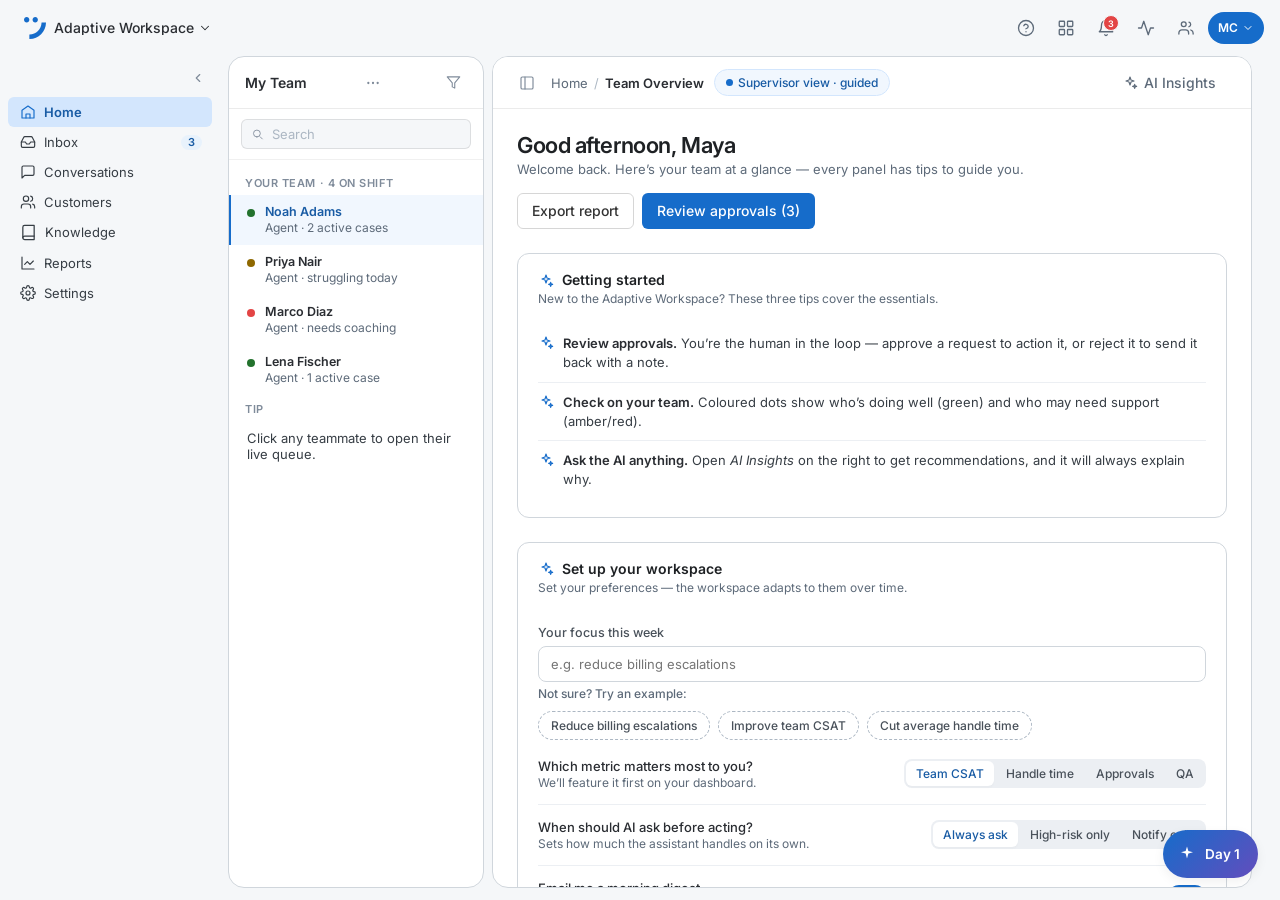
==== commit 428fb943: "Restyle Adaptive Workspace to Lyra design system - Map all colors/borders/radii/shadows/type to Lyra" ====
--- a/lyra-agentic-ALL/prototype/adaptive-workspace-cea.html
+++ b/lyra-agentic-ALL/prototype/adaptive-workspace-cea.html
@@ -8,21 +8,31 @@
 @import url("https://fonts.googleapis.com/css2?family=Inter:wght@400;500;600;700&display=swap");
 
 :root {
-  --color-bg-surface-shell: rgb(249,250,251);
-  --slate-50:#F8FAFC; --slate-100:#EEF1F4; --slate-200:#E5E7EB; --slate-300:#CBD2D9;
-  --slate-400:#94A3B8; --slate-500:#6B7280; --slate-600:#475569; --slate-700:#334155; --slate-800:rgb(29,38,48);
-  --blue-50:#EFF6FF; --blue-100:#DBEAFE; --blue-200:#BFDBFE; --blue-400:#60A5FA;
-  --blue-600:#2563EB; --blue-700:#1D4ED8; --blue-800:#1E40AF;
-  --green-100:#DCFCE7; --green-600:#16A34A; --green-700:#15803D;
-  --red-100:#FEE2E2; --red-400:#F87171; --red-500:#EF4444; --red-600:#DC2626;
-  --yellow-100:#FEF9C3; --yellow-700:#A16207;
+  --color-bg-surface-shell: #f5f7f9;
+  --slate-50:#f5f7f9; --slate-100:#eceff3; --slate-200:#d0d6dc; --slate-300:#acb7c3;
+  --slate-400:#7f8b9a; --slate-500:#5d6a79; --slate-600:#49515a; --slate-700:#363d44; --slate-800:#2a2d32;
+  --blue-50:#f1f7fe; --blue-100:#e8f2fc; --blue-200:#d3e6fd; --blue-400:#4896ec;
+  --blue-600:#166cca; --blue-700:#185ba4; --blue-800:#164479;
+  --green-100:#ebfaed; --green-600:#23722d; --green-700:#1f5c27;
+  --red-100:#fff0f0; --red-400:#fa7f7f; --red-500:#e34545; --red-600:#b62c2c;
+  --yellow-100:#fffae0; --yellow-700:#8e6800;
+  /* Lyra semantic tokens */
+  --lyra-primary:#166cca; --lyra-primary-hover:#185ba4; --lyra-primary-pressed:#164479;
+  --lyra-fg:rgba(0,0,0,0.8); --lyra-fg-secondary:rgba(0,0,0,0.6); --lyra-fg-action:#5d6a79; --lyra-fg-link:#185ba4;
+  --lyra-border-subtle:rgba(0,0,0,0.1); --lyra-border-soft:rgba(0,0,0,0.16); --lyra-border-medium:rgba(0,0,0,0.32);
+  --lyra-border-active:#185ba4; --lyra-focus:#185ba4;
+  --lyra-hover-opacity:rgba(0,0,0,0.04); --lyra-pressed-opacity:rgba(0,0,0,0.08);
+  --lyra-hover-secondary:#fbfcfe; --lyra-pressed-secondary:#f5f7f9;
+  --lyra-radius-sm:6px; --lyra-radius-md:8px; --lyra-radius-lg:12px; --lyra-radius-xl:16px; --lyra-radius-round:999px;
+  --lyra-shadow-xs:0 2px 2px rgba(0,0,0,0.02); --lyra-shadow-sm:0 2px 6px rgba(0,0,0,0.04);
+  --lyra-shadow-md:0 4px 12px rgba(0,0,0,0.06); --lyra-shadow-lg:0 12px 24px rgba(0,0,0,0.08); --lyra-shadow-xl:0 20px 40px rgba(0,0,0,0.12);
 }
 *, *::before, *::after { box-sizing: border-box; margin: 0; padding: 0; }
-html, body { height: 100%; font-family: Inter, sans-serif; font-size: 13px; line-height: 1.5; background: var(--slate-400); color: var(--slate-800); -webkit-font-smoothing: antialiased; }
+html, body { height: 100%; font-family: Inter, sans-serif; font-size: 14px; line-height: 1.5; background: var(--color-bg-surface-shell); color: var(--lyra-fg); -webkit-font-smoothing: antialiased; }
 @media (prefers-reduced-motion: reduce) { *, *::before, *::after { animation-duration:0.01ms!important; transition-duration:0.01ms!important; } }
 .sr-only { position:absolute; width:1px; height:1px; padding:0; margin:-1px; overflow:hidden; clip:rect(0,0,0,0); white-space:nowrap; border:0; }
 button { font-family: inherit; }
-:focus-visible { outline: none; box-shadow: 0 0 0 2px rgba(37,99,235,0.35); border-radius: 6px; }
+:focus-visible { outline: 2px solid var(--lyra-focus); outline-offset: 2px; box-shadow: none; border-radius: 6px; }
 
 /* App shell */
 .app { height: 100vh; overflow: hidden; background: var(--color-bg-surface-shell); display: flex; flex-direction: column; }
@@ -34,14 +44,14 @@
 .topbar-spacer { flex:1; min-width:8px; }
 .topbar-actions { display:flex; align-items:center; gap:4px; flex-shrink:0; }
 .tb-btn { width:36px; height:36px; border-radius:8px; border:none; background:transparent; display:flex; align-items:center; justify-content:center; cursor:pointer; color:var(--slate-500); position:relative; transition:background 80ms; }
-.tb-btn:hover { background: rgba(0,0,0,0.05); }
+.tb-btn:hover { background: rgba(0,0,0,0.04); }
 /* Floating adaptation-timeline FAB + slider */
 .adapt-fab-wrap { position:fixed; right:22px; bottom:22px; z-index:500; display:flex; flex-direction:column; align-items:flex-end; gap:12px; }
-.adapt-fab { display:inline-flex; align-items:center; gap:9px; height:48px; padding:0 18px 0 15px; border:none; border-radius:9999px; background:linear-gradient(135deg,#2563EB,#7C3AED); color:#fff; font:600 13.5px Inter; cursor:pointer; box-shadow:0 8px 24px rgba(37,99,235,0.35); transition:transform 140ms, box-shadow 140ms; }
-.adapt-fab:hover { transform:translateY(-2px); box-shadow:0 12px 30px rgba(37,99,235,0.45); }
+.adapt-fab { display:inline-flex; align-items:center; gap:9px; height:48px; padding:0 18px 0 15px; border:none; border-radius:9999px; background:linear-gradient(135deg,#166cca,#634dbd); color:#fff; font:600 13.5px Inter; cursor:pointer; box-shadow:var(--lyra-shadow-md); transition:transform 140ms, box-shadow 140ms; }
+.adapt-fab:hover { transform:translateY(-2px); box-shadow:var(--lyra-shadow-lg); }
 .adapt-fab svg { flex-shrink:0; }
 .af-label { white-space:nowrap; }
-.adapt-slider { width:284px; max-width:calc(100vw - 32px); background:#fff; border:1px solid var(--slate-200); border-radius:16px; box-shadow:0 18px 44px rgba(0,0,0,0.22); padding:16px 18px 14px; animation:sigIn 200ms ease; }
+.adapt-slider { width:284px; max-width:calc(100vw - 32px); background:#fff; border:1px solid var(--slate-200); border-radius:16px; box-shadow:var(--lyra-shadow-xl); padding:16px 18px 14px; animation:sigIn 200ms ease; }
 .adapt-slider[hidden] { display:none; }
 .as-title { font:600 13px Inter; color:var(--slate-800); }
 .as-cap { font:400 12px/1.45 Inter; color:var(--slate-500); margin:8px 0 14px; min-height:34px; }
@@ -55,15 +65,15 @@
 .guide-note { display:flex; align-items:flex-start; gap:8px; font:400 12.5px/1.5 Inter; color:var(--slate-600); background:var(--blue-50); border:1px solid var(--blue-200); border-radius:10px; padding:11px 13px; }
 .guide-note svg { color:var(--blue-600); flex-shrink:0; margin-top:1px; }
 .tip-row { display:flex; align-items:flex-start; gap:9px; padding:10px 0; font:400 13px/1.45 Inter; color:var(--slate-700); }
-.tip-row + .tip-row { border-top:1px solid #F3F4F6; }
+.tip-row + .tip-row { border-top:1px solid #eceff3; }
 .tip-row .tip-ic { color:var(--blue-600); flex-shrink:0; margin-top:1px; }
 .tip-row strong { color:var(--slate-800); font-weight:600; }
 .setup-field { display:flex; flex-direction:column; gap:6px; padding:12px 0 2px; }
 .setup-field label { font:500 12.5px Inter; color:var(--slate-600); }
 .setup-field input { border:1px solid var(--slate-200); border-radius:8px; padding:9px 12px; font:400 13px Inter; color:var(--slate-700); outline:none; transition:border-color 120ms, box-shadow 120ms; }
-.setup-field input:focus { border-color:var(--blue-600); box-shadow:0 0 0 3px rgba(37,99,235,0.12); }
+.setup-field input:focus { border-color:var(--blue-600); box-shadow:0 0 0 3px rgba(44,138,242,0.25); }
 .live-row { display:flex; align-items:center; gap:10px; padding:9px 0; }
-.live-row + .live-row { border-top:1px solid #F3F4F6; }
+.live-row + .live-row { border-top:1px solid #eceff3; }
 .live-body { flex:1; min-width:0; }
 .live-name { font:500 13px Inter; color:var(--slate-800); }
 .live-ch { font:400 12px Inter; color:var(--slate-500); }
@@ -71,17 +81,17 @@
 .example-label { font:500 12px Inter; color:var(--slate-500); width:100%; margin-bottom:2px; }
 .example-chip { border:1px dashed var(--slate-300); background:#fff; color:var(--slate-600); border-radius:9999px; padding:6px 12px; font:500 12px Inter; cursor:pointer; transition:background 100ms, border-color 100ms, color 100ms; }
 .example-chip:hover { background:var(--blue-50); border-color:var(--blue-200); color:var(--blue-700); }
-.setup-actions { display:flex; gap:10px; align-items:center; padding-top:14px; margin-top:4px; border-top:1px solid #F3F4F6; }
+.setup-actions { display:flex; gap:10px; align-items:center; padding-top:14px; margin-top:4px; border-top:1px solid #eceff3; }
 /* Adaptation marker + long-hover tooltip */
 .adapt-mark { display:inline-flex; align-items:center; justify-content:center; width:16px; height:16px; border-radius:9999px; color:var(--blue-600); background:var(--blue-50); cursor:default; flex-shrink:0; vertical-align:middle; outline:none; transition:background 120ms, transform 120ms; }
 .adapt-mark:hover, .adapt-mark:focus-visible { background:var(--blue-100); transform:scale(1.08); }
-.adapt-mark:focus-visible { box-shadow:0 0 0 3px rgba(37,99,235,0.25); }
-.adapt-tip-float { position:fixed; width:232px; max-width:calc(100vw - 16px); background:var(--slate-800); color:#fff; border-radius:9px; padding:10px 12px; font:400 12px/1.5 Inter; box-shadow:0 10px 30px rgba(0,0,0,0.22); z-index:1000; opacity:0; transform:translateY(4px); transition:opacity 140ms, transform 140ms; pointer-events:none; }
+.adapt-mark:focus-visible { box-shadow:0 0 0 3px rgba(44,138,242,0.25); }
+.adapt-tip-float { position:fixed; width:232px; max-width:calc(100vw - 16px); background:var(--slate-800); color:#fff; border-radius:9px; padding:10px 12px; font:400 12px/1.5 Inter; box-shadow:var(--lyra-shadow-lg); z-index:1000; opacity:0; transform:translateY(4px); transition:opacity 140ms, transform 140ms; pointer-events:none; }
 .adapt-tip-float.show { opacity:1; transform:translateY(0); }
-.adapt-tip-title { display:block; font:600 10.5px/1 Inter; letter-spacing:0.04em; text-transform:uppercase; color:#BFDBFE; margin-bottom:5px; }
-.adapt-tip-hint { display:block; margin-top:7px; padding-top:6px; border-top:1px solid rgba(255,255,255,0.14); font:400 11px Inter; color:var(--slate-300); }
+.adapt-tip-title { display:block; font:600 10.5px/1 Inter; letter-spacing:0.04em; text-transform:uppercase; color:#d3e6fd; margin-bottom:5px; }
+.adapt-tip-hint { display:block; margin-top:7px; padding-top:6px; border-top:1px solid rgba(255,255,255,0.16); font:400 11px Inter; color:var(--slate-300); }
 /* Mini-chat: human feedback on an adapted element */
-.mini-chat { position:fixed; width:308px; max-width:calc(100vw - 16px); background:#fff; border:1px solid var(--slate-200); border-radius:12px; box-shadow:0 18px 44px rgba(0,0,0,0.22); z-index:1100; display:flex; flex-direction:column; overflow:hidden; opacity:0; transform:translateY(6px); transition:opacity 150ms, transform 150ms; }
+.mini-chat { position:fixed; width:308px; max-width:calc(100vw - 16px); background:#fff; border:1px solid var(--slate-200); border-radius:12px; box-shadow:var(--lyra-shadow-xl); z-index:1100; display:flex; flex-direction:column; overflow:hidden; opacity:0; transform:translateY(6px); transition:opacity 150ms, transform 150ms; }
 .mini-chat.show { opacity:1; transform:translateY(0); }
 .mc-head { display:flex; align-items:center; gap:7px; padding:10px 12px; border-bottom:1px solid var(--slate-100); }
 .mc-head .mc-title { flex:1; min-width:0; display:flex; align-items:center; gap:6px; font:600 12.5px Inter; color:var(--slate-800); white-space:nowrap; overflow:hidden; text-overflow:ellipsis; }
@@ -102,13 +112,13 @@
 .mc-ctx-x:hover { opacity:1; background:var(--blue-100); }
 .mc-input { display:flex; gap:6px; padding:10px 12px; border-top:1px solid var(--slate-100); }
 .mc-input input { flex:1; min-width:0; border:1px solid var(--slate-200); border-radius:8px; padding:8px 10px; font:400 12.5px Inter; color:var(--slate-700); outline:none; transition:border-color 120ms, box-shadow 120ms; }
-.mc-input input:focus { border-color:var(--blue-600); box-shadow:0 0 0 3px rgba(37,99,235,0.12); }
+.mc-input input:focus { border-color:var(--blue-600); box-shadow:0 0 0 3px rgba(44,138,242,0.25); }
 .mc-send { border:none; background:var(--blue-600); color:#fff; border-radius:8px; padding:0 12px; cursor:pointer; display:flex; align-items:center; }
 .mc-send:hover { background:var(--blue-700); }
 .unadapted { outline:1px dashed var(--slate-300); outline-offset:2px; }
 .mc-follow { display:flex; flex-wrap:wrap; gap:6px; margin-top:9px; }
 .mc-follow .mc-chip { font-size:11px; padding:4px 9px; }
-.mc-mini { margin-top:7px; padding-top:7px; border-top:1px solid rgba(0,0,0,0.07); font:400 11px/1.5 Inter; color:var(--slate-500); }
+.mc-mini { margin-top:7px; padding-top:7px; border-top:1px solid rgba(0,0,0,0.08); font:400 11px/1.5 Inter; color:var(--slate-500); }
 .mc-list { margin:6px 0 0; padding-left:15px; }
 .mc-list li { margin:2px 0; }
 .assist-chat { left:auto !important; top:auto !important; right:20px; bottom:20px; width:342px; border-color:var(--blue-200); }
@@ -130,20 +140,20 @@
 .assist-chat .mc-log { border-top:1px solid var(--slate-100); }
 .assist-chat .mc-log:empty { display:none; border:none; }
 /* Automated-workflow suggestion (reactive) */
-.auto-suggest { left:auto !important; top:auto !important; right:20px; bottom:20px; width:330px; border-color:#FCD34D; }
-.auto-head { background:#FFFBEB; border-bottom-color:#FDE68A; }
+.auto-suggest { left:auto !important; top:auto !important; right:20px; bottom:20px; width:330px; border-color:#facb33; }
+.auto-head { background:#fffae0; border-bottom-color:#ffe680; }
 .auto-head .mc-title svg { color:var(--yellow-700); }
 .auto-body { padding:13px 14px; font:400 13px/1.55 Inter; color:var(--slate-700); }
 .auto-save { margin-top:10px; display:inline-flex; align-items:center; gap:5px; font:600 12px Inter; color:var(--green-700); background:var(--green-100); padding:4px 10px; border-radius:9999px; }
 .auto-actions { display:flex; gap:8px; padding:0 14px 14px; }
 .auto-actions .btn { flex:1; justify-content:center; }
-.auto-rule { display:flex; align-items:center; gap:8px; margin-bottom:12px; padding:9px 11px; border-radius:9px; background:#FFFBEB; border:1px solid #FDE68A; font:500 12.5px Inter; color:var(--slate-700); animation:sigIn 300ms cubic-bezier(0.4,0,0.2,1); }
+.auto-rule { display:flex; align-items:center; gap:8px; margin-bottom:12px; padding:9px 11px; border-radius:9px; background:#fffae0; border:1px solid #ffe680; font:500 12.5px Inter; color:var(--slate-700); animation:sigIn 300ms cubic-bezier(0.4,0,0.2,1); }
 .auto-rule .bolt { color:var(--yellow-700); flex-shrink:0; display:flex; }
 .auto-rule-off { margin-left:auto; border:none; background:transparent; color:var(--slate-500); font:500 11.5px Inter; cursor:pointer; text-decoration:underline; flex-shrink:0; }
-.apr-decided.auto { background:#FEF3C7; color:var(--yellow-700); }
+.apr-decided.auto { background:#fffae0; color:var(--yellow-700); }
 /* Ways to work faster (passive spotlight) */
 .opt-row { display:flex; align-items:center; gap:12px; padding:11px 0; }
-.opt-row + .opt-row { border-top:1px solid #F3F4F6; }
+.opt-row + .opt-row { border-top:1px solid #eceff3; }
 .opt-body { flex:1; min-width:0; }
 .opt-title { font:500 13px Inter; color:var(--slate-800); }
 .opt-meta { font:400 12px Inter; color:var(--slate-500); margin-top:2px; }
@@ -155,8 +165,14 @@
 .ct-btn { width:26px; height:26px; border-radius:6px; border:none; background:transparent; color:var(--slate-400); display:flex; align-items:center; justify-content:center; cursor:pointer; transition:background 120ms, color 120ms; }
 .ct-btn:hover { background:var(--slate-100); color:var(--slate-700); }
 .ct-btn:focus-visible { opacity:1; box-shadow:0 0 0 2px var(--blue-200); }
-.ct-resize, .ct-switch { display:none; }
-.card-grid > .card .ct-resize, .card-grid > .card .ct-switch { display:flex; }
+.ct-resize, .ct-switch, .ct-drag { display:none; }
+/* card-grid widgets get the full toolset (drag · resize · switch); two-col dashboards get drag + resize */
+.card-grid > .card .ct-resize, .card-grid > .card .ct-switch, .card-grid > .card .ct-drag,
+.two-col > .card .ct-resize, .two-col > .card .ct-drag,
+.two-col-wide > .card .ct-resize, .two-col-wide > .card .ct-drag { display:flex; }
+.ct-drag { cursor:grab; }
+.ct-drag:active { cursor:grabbing; }
+.card.dragging { cursor:grabbing; }
 .card.dense .card-body { padding:9px 15px 11px; }
 .card.dense .team-row, .card.dense .live-row, .card.dense .topic-row, .card.dense .li, .card.dense .apr { padding:6px 0; }
 /* Compact shows less detail than standard */
@@ -167,23 +183,23 @@
 /* Table / compact display modes */
 .cz-table { width:100%; border-collapse:collapse; font:400 13px Inter; }
 .cz-table th { text-align:left; font:600 11px/1 Inter; letter-spacing:0.03em; text-transform:uppercase; color:var(--slate-400); padding:0 0 8px; border-bottom:1px solid var(--slate-200); }
-.cz-table td { padding:9px 0; border-bottom:1px solid #F3F4F6; color:var(--slate-700); }
+.cz-table td { padding:9px 0; border-bottom:1px solid #eceff3; color:var(--slate-700); }
 .cz-table td:last-child, .cz-table th:last-child { text-align:right; }
 .cz-ava { display:inline-flex; width:22px; height:22px; border-radius:9999px; color:#fff; font:600 10px/22px Inter; text-align:center; justify-content:center; margin-right:8px; vertical-align:middle; }
-.cz-score { font-weight:600; color:#111827; }
+.cz-score { font-weight:600; color:#1e2124; }
 .cz-compact { display:flex; flex-direction:column; gap:2px; }
 .cz-crow { display:flex; align-items:center; gap:8px; padding:5px 0; font:400 13px Inter; color:var(--slate-700); }
 .cz-cname { flex:1; min-width:0; }
-.cz-cscore { font:600 13px Inter; color:#111827; }
+.cz-cscore { font:600 13px Inter; color:#1e2124; }
 /* Customize popover */
-.cz-pop { position:fixed; width:270px; max-width:calc(100vw - 16px); background:#fff; border:1px solid var(--slate-200); border-radius:12px; box-shadow:0 16px 40px rgba(0,0,0,0.20); z-index:1100; opacity:0; transform:translateY(6px); transition:opacity 140ms, transform 140ms; }
+.cz-pop { position:fixed; width:270px; max-width:calc(100vw - 16px); background:#fff; border:1px solid var(--slate-200); border-radius:12px; box-shadow:var(--lyra-shadow-xl); z-index:1100; opacity:0; transform:translateY(6px); transition:opacity 140ms, transform 140ms; }
 .cz-pop.show { opacity:1; transform:translateY(0); }
 .cz-group { padding:12px 14px; border-bottom:1px solid var(--slate-100); }
 .cz-group:last-child { border-bottom:none; }
 .cz-label { font:600 11px/1 Inter; letter-spacing:0.03em; text-transform:uppercase; color:var(--slate-400); margin-bottom:8px; }
 .cz-seg { display:flex; gap:4px; background:var(--slate-100); border-radius:8px; padding:3px; }
 .cz-opt { flex:1; border:none; background:transparent; border-radius:6px; padding:6px 8px; font:500 12px Inter; color:var(--slate-600); cursor:pointer; }
-.cz-opt.on { background:#fff; color:var(--blue-700); box-shadow:0 1px 2px rgba(0,0,0,0.08); }
+.cz-opt.on { background:#fff; color:var(--blue-700); box-shadow:var(--lyra-shadow-xs); }
 .cz-toggle { display:flex; align-items:center; justify-content:space-between; font:400 13px Inter; color:var(--slate-700); }
 .cz-ai { width:100%; display:flex; align-items:center; gap:8px; justify-content:center; border:1px dashed var(--blue-200); background:var(--blue-50); color:var(--blue-700); border-radius:8px; padding:9px; font:600 12.5px Inter; cursor:pointer; }
 .cz-ai:hover { background:var(--blue-100); }
@@ -211,7 +227,7 @@
 .cz-leg { display:flex; align-items:center; gap:7px; font:400 12px Inter; color:var(--slate-700); }
 .cz-legd { width:9px; height:9px; border-radius:2px; flex-shrink:0; }
 .cz-legn { flex:1; min-width:0; white-space:nowrap; overflow:hidden; text-overflow:ellipsis; }
-.cz-legv { font-weight:600; color:#111827; }
+.cz-legv { font-weight:600; color:#1e2124; }
 .cz-cards { display:grid; grid-template-columns:repeat(auto-fill, minmax(150px, 1fr)); gap:10px; }
 .cz-mini { border:1px solid var(--slate-200); border-radius:9px; padding:10px 11px; background:#fff; }
 .cz-mini-top { display:flex; align-items:center; gap:8px; margin-bottom:5px; }
@@ -219,20 +235,20 @@
 .cz-mini-m { font:400 11.5px/1.4 Inter; color:var(--slate-500); }
 .cz-mini-b { margin-top:7px; }
 .cz-sum { font:400 13px/1.6 Inter; color:var(--slate-700); }
-.cz-sum strong { color:#111827; }
+.cz-sum strong { color:#1e2124; }
 /* Per-card theme + font */
-.card.card-dark { background:#0F172A; border-color:#1E293B; }
-.card.card-dark .card-title { color:#F8FAFC; }
-.card.card-dark .card-sub, .card.card-dark .li-meta, .card.card-dark .apr-meta, .card.card-dark .live-ch, .card.card-dark .cz-mini-m, .card.card-dark .topic-count, .card.card-dark .cz-num .l { color:#94A3B8; }
-.card.card-dark .team-name, .card.card-dark .li-title, .card.card-dark .live-name, .card.card-dark .apr-title, .card.card-dark .cz-cname, .card.card-dark .cz-cscore, .card.card-dark .cz-mini-t, .card.card-dark .cz-sum, .card.card-dark .topic-name, .card.card-dark .cz-legn { color:#E2E8F0; }
-.card.card-dark .cz-sum strong, .card.card-dark .cz-legv, .card.card-dark .cz-score { color:#F8FAFC; }
-.card.card-dark .cz-table th { color:#64748B; border-color:#1E293B; }
-.card.card-dark .cz-table td { color:#CBD5E1; border-color:#1E293B; }
-.card.card-dark .team-bar-bg { background:#1E293B; }
-.card.card-dark .cz-mini { background:#1E293B; border-color:#334155; }
-.card.card-dark .li + .li, .card.card-dark .apr + .apr, .card.card-dark .team-row + .team-row, .card.card-dark .topic-row + .topic-row { border-color:#1E293B; }
-.card.card-dark .ct-btn { color:#64748B; }
-.card.card-dark .ct-btn:hover { background:#1E293B; color:#CBD5E1; }
+.card.card-dark { background:#171a1c; border-color:#2a2d32; }
+.card.card-dark .card-title { color:#f5f7f9; }
+.card.card-dark .card-sub, .card.card-dark .li-meta, .card.card-dark .apr-meta, .card.card-dark .live-ch, .card.card-dark .cz-mini-m, .card.card-dark .topic-count, .card.card-dark .cz-num .l { color:#7f8b9a; }
+.card.card-dark .team-name, .card.card-dark .li-title, .card.card-dark .live-name, .card.card-dark .apr-title, .card.card-dark .cz-cname, .card.card-dark .cz-cscore, .card.card-dark .cz-mini-t, .card.card-dark .cz-sum, .card.card-dark .topic-name, .card.card-dark .cz-legn { color:#d0d6dc; }
+.card.card-dark .cz-sum strong, .card.card-dark .cz-legv, .card.card-dark .cz-score { color:#f5f7f9; }
+.card.card-dark .cz-table th { color:#7f8b9a; border-color:#2a2d32; }
+.card.card-dark .cz-table td { color:#acb7c3; border-color:#2a2d32; }
+.card.card-dark .team-bar-bg { background:#2a2d32; }
+.card.card-dark .cz-mini { background:#2a2d32; border-color:#363d44; }
+.card.card-dark .li + .li, .card.card-dark .apr + .apr, .card.card-dark .team-row + .team-row, .card.card-dark .topic-row + .topic-row { border-color:#2a2d32; }
+.card.card-dark .ct-btn { color:#7f8b9a; }
+.card.card-dark .ct-btn:hover { background:#2a2d32; color:#acb7c3; }
 .card.font-serif, .card.font-serif * { font-family:Georgia, 'Times New Roman', serif !important; }
 .card.font-mono, .card.font-mono * { font-family:ui-monospace, 'SF Mono', Menlo, monospace !important; }
 .cz-pfmt { display:flex; flex-direction:column; align-items:center; gap:4px; padding:8px 2px; border:1px solid var(--slate-200); border-radius:8px; background:#fff; color:var(--slate-500); cursor:pointer; font:500 10px Inter; transition:border-color 120ms, color 120ms, background 120ms; }
@@ -242,7 +258,7 @@
 .cz-pfmt.on span { color:var(--blue-700); }
 .sec-cog { color:var(--slate-400); }
 /* Panel: accordion */
-.acc { border-bottom:1px solid #F3F4F6; }
+.acc { border-bottom:1px solid #eceff3; }
 .acc-h { display:flex; align-items:center; gap:6px; width:100%; border:none; background:transparent; cursor:pointer; font:600 11px/1 Inter; letter-spacing:0.05em; text-transform:uppercase; color:var(--slate-400); padding:10px 16px 8px; text-align:left; }
 .acc-h:hover { color:var(--slate-600); }
 .acc-chev { margin-left:auto; display:flex; color:var(--slate-400); transition:transform 180ms cubic-bezier(0.4,0,0.2,1); transform:rotate(90deg); }
@@ -255,15 +271,12 @@
 .panel-compact .shortcut-row { padding:7px 9px; margin:4px 12px 0; }
 /* Editable card grid (Pass 2: layout) */
 .card-grid { display:grid; grid-template-columns:repeat(2,1fr); gap:20px; align-items:start; }
-.card-grid > .card.span-2 { grid-column:1 / -1; }
+.card-grid > .card.span-2, .two-col > .card.span-2, .two-col-wide > .card.span-2 { grid-column:1 / -1; }
 @media (max-width:1180px){ .card-grid { grid-template-columns:1fr; } .card-grid > .card.span-2 { grid-column:auto; } }
-#personaView.editing .card-grid > .card { cursor:grab; outline:1px dashed var(--slate-300); outline-offset:3px; position:relative; }
-#personaView.editing .card-grid > .card:hover { outline-color:#93C5FD; }
-.card.dragging { opacity:0.45; outline:2px solid #3B82F6 !important; }
-.edit-layout-btn.on { background:var(--blue-600); color:#fff; border-color:var(--blue-600); }
+.card.dragging { opacity:0.45; outline:2px solid #4896ec !important; }
 /* Add widget */
 .add-widget { width:100%; display:flex; align-items:center; justify-content:center; gap:8px; padding:16px; border:1.5px dashed var(--slate-300); border-radius:12px; background:transparent; color:var(--slate-500); font:600 13px Inter; cursor:pointer; transition:border-color 120ms, color 120ms, background 120ms; }
-.add-widget:hover { border-color:var(--blue-400,#60A5FA); color:var(--blue-700); background:var(--blue-50); }
+.add-widget:hover { border-color:var(--blue-400,#4896ec); color:var(--blue-700); background:var(--blue-50); }
 .aw-note { padding:11px 14px 4px; font:400 12px/1.4 Inter; color:var(--slate-500); }
 .aw-menu { padding:4px 6px 6px; display:flex; flex-direction:column; }
 .aw-item { display:flex; align-items:center; gap:11px; padding:10px 11px; border-radius:8px; cursor:pointer; font:500 13px Inter; color:var(--slate-800); background:transparent; border:none; text-align:left; width:100%; }
@@ -288,7 +301,7 @@
 
 /* User switcher */
 .user-menu { position: relative; }
-.user-dropdown { position:absolute; top:42px; right:0; width:258px; background:#fff; border:1px solid var(--slate-200); border-radius:12px; box-shadow:0 10px 30px rgba(0,0,0,0.15); padding:6px; z-index:300; opacity:0; transform:translateY(-6px); pointer-events:none; transition:opacity 140ms cubic-bezier(0.4,0,0.2,1), transform 140ms cubic-bezier(0.4,0,0.2,1); }
+.user-dropdown { position:absolute; top:42px; right:0; width:258px; background:#fff; border:1px solid var(--slate-200); border-radius:12px; box-shadow:var(--lyra-shadow-lg); padding:6px; z-index:300; opacity:0; transform:translateY(-6px); pointer-events:none; transition:opacity 140ms cubic-bezier(0.4,0,0.2,1), transform 140ms cubic-bezier(0.4,0,0.2,1); }
 .user-menu.open .user-dropdown { opacity:1; transform:translateY(0); pointer-events:auto; }
 .dd-label { font:600 11px/1 Inter; letter-spacing:0.05em; text-transform:uppercase; color:var(--slate-400); padding:8px 10px 5px; }
 .dd-user { display:flex; align-items:center; gap:10px; padding:8px 10px; border-radius:8px; cursor:pointer; border:none; background:none; width:100%; text-align:left; }
@@ -309,24 +322,24 @@
 .main-nav-expanded.nav-collapsed .nav-row { justify-content:center; padding:8px 0; margin:0 6px; }
 .main-nav-expanded.nav-collapsed .nav-count { display:none; }
 .nav-exp-toggle { align-self:flex-end; margin-right:8px; margin-bottom:4px; width:28px; height:28px; border-radius:6px; border:none; background:transparent; color:var(--slate-400); display:flex; align-items:center; justify-content:center; cursor:pointer; transition:background 80ms; }
-.nav-exp-toggle:hover { background: rgba(0,0,0,0.05); }
+.nav-exp-toggle:hover { background: rgba(0,0,0,0.04); }
 .nav-exp-toggle svg { transition: transform 220ms cubic-bezier(0.4,0,0.2,1); }
 .main-nav-expanded.nav-collapsed .nav-exp-toggle { align-self:center; margin-right:0; }
 .main-nav-expanded.nav-collapsed .nav-exp-toggle svg { transform: rotate(180deg); }
 .nav-row { display:flex; align-items:center; gap:8px; padding:7px 10px 7px 12px; margin:0 8px; border-radius:6px; cursor:pointer; font:400 13px/1 Inter; color:var(--slate-700); transition:background 80ms; border:none; background:transparent; width:calc(100% - 16px); text-align:left; }
 .nav-row:hover { background: rgba(0,0,0,0.04); }
-.nav-row.active { background:var(--blue-100); color:var(--blue-700); font-weight:600; }
+.nav-row.active { background:var(--blue-200); color:var(--blue-700); font-weight:600; }
 .nav-row.active svg { color: var(--blue-600); }
 .nav-row .nav-count { margin-left:auto; font:600 11px/1 Inter; background:var(--blue-100); color:var(--blue-700); padding:2px 7px; border-radius:9999px; }
 .nav-row.active .nav-count { background: var(--blue-200); }
 
 /* Secondary nav */
-.secondary-nav { width:256px; background:#fff; border-radius:16px; display:flex; flex-direction:column; flex-shrink:0; overflow:hidden; margin-bottom:12px; transition:width 220ms cubic-bezier(0.4,0,0.2,1); }
-.secondary-nav.sec-hidden { width:0; margin:0; }
-.sec-header { height:52px; padding:0 16px; display:flex; align-items:center; justify-content:space-between; border-bottom:1px solid rgba(0,0,0,0.07); flex-shrink:0; }
+.secondary-nav { width:256px; background:#fff; border-radius:16px; border:1px solid var(--slate-200); display:flex; flex-direction:column; flex-shrink:0; overflow:hidden; margin-bottom:12px; transition:width 220ms cubic-bezier(0.4,0,0.2,1); }
+.secondary-nav.sec-hidden { width:0; margin:0; border:none; }
+.sec-header { height:52px; padding:0 16px; display:flex; align-items:center; justify-content:space-between; border-bottom:1px solid rgba(0,0,0,0.08); flex-shrink:0; }
 .sec-title { font:600 14px/1 Inter; color:var(--slate-800); white-space:nowrap; }
 .sec-header-btn { width:28px; height:28px; border-radius:6px; border:none; background:transparent; color:var(--slate-400); display:flex; align-items:center; justify-content:center; cursor:pointer; transition:background 80ms; }
-.sec-header-btn:hover { background: rgba(0,0,0,0.05); }
+.sec-header-btn:hover { background: rgba(0,0,0,0.04); }
 .sec-search { padding:10px 12px; border-bottom:1px solid rgba(0,0,0,0.06); flex-shrink:0; }
 .sec-search-inner { display:flex; align-items:center; gap:8px; background:var(--slate-50); border:1px solid rgba(0,0,0,0.1); border-radius:6px; padding:6px 10px; }
 .sec-search-inner input { border:none; outline:none; background:transparent; font:400 13px Inter; color:var(--slate-700); width:100%; }
@@ -357,9 +370,9 @@
 .shortcut-row .sc-arrow { color:var(--slate-300); flex-shrink:0; display:flex; }
 .shortcut-row:hover .sc-arrow { color:var(--blue-600); }
 .sig-live { width:7px; height:7px; border-radius:50%; background:var(--green-600); animation:pulse 1.6s cubic-bezier(0.4,0,0.2,1) infinite; }
-.sig-section { border-top:1px solid #F3F4F6; margin-top:6px; }
+.sig-section { border-top:1px solid #eceff3; margin-top:6px; }
 .sig-header { display:flex; align-items:center; gap:6px; font:600 12.5px/1 Inter; color:var(--slate-700); padding:12px 16px 8px; cursor:pointer; user-select:none; outline:none; }
-.sig-header:hover { color:#111827; }
+.sig-header:hover { color:#1e2124; }
 .sig-header:focus-visible { box-shadow:inset 0 0 0 2px var(--blue-200); border-radius:6px; }
 .sig-chevron { margin-left:auto; display:flex; color:var(--slate-400); transition:transform 180ms cubic-bezier(0.4,0,0.2,1); }
 .sig-section.collapsed .sig-chevron { transform:rotate(-90deg); }
@@ -368,9 +381,9 @@
 .sig-row { display:flex; align-items:center; gap:8px; padding:5px 4px; border-radius:6px; animation:sigIn 260ms cubic-bezier(0.4,0,0.2,1); }
 .sig-row:hover { background:var(--slate-50); }
 .sig-dot { width:8px; height:8px; border-radius:50%; flex-shrink:0; margin-top:4px; }
-.sd-auto { background:#2563EB; }
-.sd-appr { background:#D97706; }
-.sd-man { background:#0D9488; }
+.sd-auto { background:#166cca; }
+.sd-appr { background:#e1710b; }
+.sd-man { background:#11737c; }
 .sig-legend { display:flex; flex-wrap:wrap; gap:12px; padding:2px 14px 8px; }
 .sig-legend .ll { display:inline-flex; align-items:center; gap:5px; font:400 10.5px Inter; color:var(--slate-500); }
 .sig-legend .sig-ld { width:8px; height:8px; border-radius:50%; }
@@ -397,7 +410,7 @@
 .content-area { flex:1; display:flex; flex-direction:column; overflow:hidden; min-width:0; min-height:0; background:#fff; border-radius:16px; border:1px solid var(--slate-200); margin-bottom:12px; }
 .breadcrumb-bar { height:52px; background:#fff; border-bottom:1px solid rgba(0,0,0,0.08); display:flex; align-items:center; padding:0 20px; gap:10px; flex-shrink:0; }
 .panel-toggle-btn { width:28px; height:28px; border-radius:6px; border:none; background:transparent; color:var(--slate-400); display:flex; align-items:center; justify-content:center; cursor:pointer; transition:background 80ms; flex-shrink:0; }
-.panel-toggle-btn:hover { background: rgba(0,0,0,0.05); }
+.panel-toggle-btn:hover { background: rgba(0,0,0,0.04); }
 .breadcrumb-path { display:flex; align-items:center; gap:6px; font:400 13px Inter; color:var(--slate-500); white-space:nowrap; }
 .breadcrumb-path .sep { color:var(--slate-300); }
 .breadcrumb-path .current { font-weight:600; color:var(--slate-800); }
@@ -405,13 +418,16 @@
 .breadcrumb-path a:hover { color: var(--blue-600); }
 .breadcrumb-spacer { flex:1; }
 .page-actions { display:flex; gap:8px; align-items:center; }
-.btn { display:inline-flex; align-items:center; gap:6px; padding:8px 16px; border-radius:8px; font:500 13px/1 Inter; cursor:pointer; transition:background 80ms,border-color 80ms,color 80ms; border:none; white-space:nowrap; }
-.btn-outline { background:#fff; color:var(--slate-700); border:1px solid var(--slate-200); box-shadow:0 1px 2px rgba(0,0,0,0.05); }
-.btn-outline:hover { background: var(--slate-50); }
-.btn-primary { background:var(--blue-600); color:#fff; border:1px solid transparent; box-shadow:0 1px 2px rgba(0,0,0,0.08); }
-.btn-primary:hover { background: var(--blue-700); }
-.btn-ghost { background:transparent; color:var(--blue-600); border:1px solid transparent; }
-.btn-ghost:hover { background: var(--blue-50); }
+.btn { display:inline-flex; align-items:center; justify-content:center; gap:6px; height:36px; padding:0 14px; border-radius:var(--lyra-radius-sm); font:500 14px/20px Inter; cursor:pointer; transition:background 80ms,border-color 80ms,color 80ms; border:1px solid transparent; white-space:nowrap; }
+.btn-outline { background:var(--bg-none,transparent); color:var(--lyra-fg); border:1px solid var(--lyra-border-soft); }
+.btn-outline:hover { background: var(--lyra-hover-secondary); border-color: var(--lyra-border-medium); }
+.btn-outline:active { background: var(--lyra-pressed-secondary); }
+.btn-primary { background:var(--lyra-primary); color:#fff; border:1px solid transparent; }
+.btn-primary:hover { background: var(--lyra-primary-hover); }
+.btn-primary:active { background: var(--lyra-primary-pressed); }
+.btn-ghost { background:transparent; color:var(--lyra-fg-action); border:1px solid transparent; }
+.btn-ghost:hover { background: var(--lyra-hover-opacity); }
+.btn-ghost:active { background: var(--lyra-pressed-opacity); }
 .btn.applied { background:var(--green-100); color:var(--green-700); border-color:transparent; box-shadow:none; pointer-events:none; }
 .content-body { flex:1; overflow-y:auto; padding:24px 24px 32px; }
 
@@ -421,16 +437,24 @@
 
 /* Hero */
 .hero { display:flex; align-items:flex-start; justify-content:space-between; gap:16px; flex-wrap:wrap; }
-.hero h1 { font:600 22px/1.1 Inter; color:#111827; letter-spacing:-0.02em; }
+.hero h1 { font:600 22px/1.1 Inter; color:#1e2124; letter-spacing:-0.02em; }
 .hero .sub { font:400 13px Inter; color:var(--slate-500); margin-top:4px; }
+.hero-actions { display:flex; align-items:center; gap:8px; flex-shrink:0; flex-wrap:wrap; justify-content:flex-end; }
+.crumb-badge { display:inline-flex; margin-left:4px; }
 .ai-badge { display:inline-flex; align-items:center; gap:5px; padding:5px 11px; border-radius:9999px; background:var(--blue-50); color:var(--blue-700); border:1px solid var(--blue-200); font:500 12px Inter; white-space:nowrap; }
 .ai-badge .pulse { width:7px; height:7px; border-radius:50%; background:var(--blue-600); animation:pulse 2s cubic-bezier(0.4,0,0.2,1) infinite; }
 @keyframes pulse { 0%,100%{opacity:1; transform:scale(1);} 50%{opacity:.35; transform:scale(.6);} }
 
 /* Cards */
-.card { background:#fff; border:1px solid var(--slate-200); border-radius:12px; overflow:hidden; }
+.card { background:#fff; border:1px solid var(--slate-200); border-radius:12px; overflow:hidden; position:relative; }
+/* Drag-to-resize corner handle — revealed on hover for widgets in a resizable layout */
+.rez-grip { position:absolute; right:2px; bottom:2px; width:22px; height:22px; display:none; align-items:flex-end; justify-content:flex-end; padding:3px; color:var(--slate-400); cursor:nwse-resize; opacity:0; transition:opacity 120ms, color 120ms; touch-action:none; z-index:4; }
+.card-grid > .card > .rez-grip, .two-col > .card > .rez-grip, .two-col-wide > .card > .rez-grip { display:flex; }
+.card:hover > .rez-grip, .card.rez-active > .rez-grip { opacity:1; }
+.rez-grip:hover, .card.rez-active > .rez-grip { color:var(--blue-600); }
+.card.rez-active { outline:2px solid var(--blue-400); outline-offset:-2px; }
 .card-header { padding:18px 20px 0; display:flex; align-items:flex-start; justify-content:space-between; margin-bottom:4px; }
-.card-title { font:600 14px/1.2 Inter; color:#111827; display:flex; align-items:center; gap:8px; }
+.card-title { font:600 14px/1.2 Inter; color:#1e2124; display:flex; align-items:center; gap:8px; }
 .card-title .spark { color:var(--blue-600); display:inline-flex; }
 .card-sub { font:400 12px Inter; color:var(--slate-500); margin-top:2px; }
 .card-body { padding:14px 20px 18px; }
@@ -444,7 +468,7 @@
 .kpi-row { display:flex; gap:16px; flex-wrap:wrap; }
 .kpi-tile { flex:1; min-width:148px; background:#fff; border:1px solid var(--slate-200); border-radius:12px; padding:16px 18px; display:flex; flex-direction:column; }
 .kpi-title { font:400 12.5px/1 Inter; color:var(--slate-500); margin-bottom:8px; }
-.kpi-value { font:600 30px/1 Inter; letter-spacing:-0.03em; color:#111827; }
+.kpi-value { font:600 30px/1 Inter; letter-spacing:-0.03em; color:#1e2124; }
 .kpi-trend { display:inline-flex; align-items:center; gap:3px; font:500 11.5px/1 Inter; padding:2px 7px; border-radius:9999px; margin-top:10px; align-self:flex-start; }
 .kpi-trend.good { background:var(--green-100); color:var(--green-700); }
 .kpi-trend.bad { background:var(--red-100); color:var(--red-600); }
@@ -475,7 +499,7 @@
 
 /* Relevant info */
 .ir { display:flex; align-items:center; gap:12px; padding:11px 6px; width:100%; text-align:left; background:none; border:none; cursor:pointer; font:400 13px Inter; color:var(--slate-700); transition:background 80ms; border-radius:8px; }
-.ir + .ir { border-top:1px solid #F3F4F6; }
+.ir + .ir { border-top:1px solid #eceff3; }
 .ir:hover { background:var(--slate-50); }
 .ir .lead { color:var(--slate-400); display:inline-flex; flex-shrink:0; }
 .ir .count { color:var(--slate-400); font-weight:500; }
@@ -483,7 +507,7 @@
 
 /* Automations */
 .au { display:flex; align-items:center; gap:12px; padding:11px 0; }
-.au + .au { border-top:1px solid #F3F4F6; }
+.au + .au { border-top:1px solid #eceff3; }
 .au-name { flex:1; font:400 13px Inter; color:var(--slate-700); }
 .stx { display:inline-flex; align-items:center; gap:5px; font:500 12px Inter; padding:3px 10px; border-radius:9999px; }
 .stx.ok { background:var(--green-100); color:var(--green-700); }
@@ -499,7 +523,7 @@
 
 /* Approvals */
 .apr { display:flex; align-items:center; gap:12px; padding:12px 0; }
-.apr + .apr { border-top:1px solid #F3F4F6; }
+.apr + .apr { border-top:1px solid #eceff3; }
 .apr-ava { width:30px; height:30px; border-radius:9999px; display:grid; place-items:center; color:#fff; font:600 11px Inter; flex-shrink:0; }
 .apr-body { flex:1; min-width:0; }
 .apr-title { font:500 13px Inter; color:var(--slate-800); }
@@ -509,15 +533,18 @@
 .apr-decided { font:500 12px Inter; padding:4px 11px; border-radius:9999px; }
 .apr-decided.ok { background:var(--green-100); color:var(--green-700); }
 .apr-decided.no { background:var(--red-100); color:var(--red-600); }
-.btn-sm { padding:6px 13px; font:500 12.5px Inter; border-radius:7px; border:none; cursor:pointer; }
-.btn-approve { background:var(--blue-600); color:#fff; }
-.btn-approve:hover { background:var(--blue-700); }
-.btn-reject { background:#fff; color:var(--red-600); border:1px solid var(--slate-200); }
-.btn-reject:hover { background:var(--red-100); }
+.btn-sm { padding:6px 12px; font:500 12px/16px Inter; border-radius:var(--lyra-radius-sm); border:none; cursor:pointer; }
+.btn-approve { background:transparent; color:var(--lyra-fg); border:1px solid var(--lyra-border-soft); }
+.btn-approve:hover { background:var(--lyra-hover-secondary); border-color:var(--lyra-border-medium); }
+/* One primary per page: every in-content CTA is a neutral secondary; only the top-bar button stays filled-blue */
+.btn.btn-primary.setup-save, .btn.btn-primary.auto-apply { background:#fff; color:var(--slate-700); border:1px solid var(--slate-200); box-shadow:var(--lyra-shadow-xs); }
+.btn.btn-primary.setup-save:hover, .btn.btn-primary.auto-apply:hover { background:var(--slate-50); }
+.btn-reject { background:transparent; color:var(--red-600); border:1px solid var(--lyra-border-soft); }
+.btn-reject:hover { background:var(--red-100); border-color:var(--red-400); }
 
 /* Team performance */
 .team-row { display:flex; align-items:center; gap:12px; padding:11px 0; }
-.team-row + .team-row { border-top:1px solid #F3F4F6; }
+.team-row + .team-row { border-top:1px solid #eceff3; }
 .team-name { flex:0 0 120px; display:flex; align-items:center; gap:8px; font:400 13px Inter; color:var(--slate-700); white-space:nowrap; }
 .team-ava { width:24px; height:24px; border-radius:9999px; display:grid; place-items:center; color:#fff; font:600 9.5px Inter; flex-shrink:0; }
 .team-bar-bg { flex:1; height:7px; background:var(--slate-100); border-radius:9999px; overflow:hidden; }
@@ -542,7 +569,7 @@
 /* Interactions table */
 table { width:100%; border-collapse:collapse; }
 th { font:500 11px/1 Inter; color:var(--slate-500); text-align:left; padding:0 12px 10px; border-bottom:1px solid var(--slate-200); text-transform:uppercase; letter-spacing:0.05em; }
-td { font:400 13px/1.4 Inter; color:var(--slate-700); padding:11px 12px; border-bottom:1px solid #F3F4F6; }
+td { font:400 13px/1.4 Inter; color:var(--slate-700); padding:11px 12px; border-bottom:1px solid #eceff3; }
 tr:last-child td { border-bottom:none; }
 .snt { display:inline-flex; align-items:center; padding:2px 9px; border-radius:9999px; font:500 11.5px Inter; }
 .snt-pos { background:var(--green-100); color:var(--green-700); }
@@ -557,33 +584,33 @@
 
 /* Admin config */
 .cfg { display:flex; align-items:center; gap:16px; padding:14px 0; }
-.cfg + .cfg { border-top:1px solid #F3F4F6; }
+.cfg + .cfg { border-top:1px solid #eceff3; }
 .cfg-body { flex:1; min-width:0; }
 .cfg-title { font:500 13px Inter; color:var(--slate-800); }
 .cfg-desc { font:400 12px Inter; color:var(--slate-500); margin-top:1px; }
 .switch { width:38px; height:22px; border-radius:9999px; background:var(--slate-300); border:none; position:relative; cursor:pointer; flex-shrink:0; transition:background 140ms; }
-.switch::after { content:""; position:absolute; top:2px; left:2px; width:18px; height:18px; border-radius:50%; background:#fff; transition:transform 140ms; box-shadow:0 1px 2px rgba(0,0,0,0.2); }
+.switch::after { content:""; position:absolute; top:2px; left:2px; width:18px; height:18px; border-radius:50%; background:#fff; transition:transform 140ms; box-shadow:var(--lyra-shadow-xs); }
 .switch.on { background:var(--blue-600); }
 .switch.on::after { transform:translateX(16px); }
 .seg { display:inline-flex; background:var(--slate-100); border-radius:8px; padding:2px; gap:2px; flex-shrink:0; }
 .seg-btn { border:none; background:none; padding:5px 10px; border-radius:6px; font:500 12px Inter; color:var(--slate-600); cursor:pointer; white-space:nowrap; }
-.seg-btn.on { background:#fff; color:var(--blue-700); box-shadow:0 1px 2px rgba(0,0,0,0.08); }
+.seg-btn.on { background:#fff; color:var(--blue-700); box-shadow:var(--lyra-shadow-xs); }
 .role-tag { font:500 11.5px Inter; padding:2px 9px; border-radius:9999px; background:var(--slate-100); color:var(--slate-600); }
 
 /* AI panel */
-.ai-panel { width:320px; background:#fff; border-radius:16px; display:flex; flex-direction:column; flex-shrink:0; overflow:hidden; margin-bottom:12px; transition:width 220ms cubic-bezier(0.4,0,0.2,1); }
-.ai-panel.ai-hidden { width:0; margin:0; }
+.ai-panel { width:320px; background:#fff; border-radius:16px; border:1px solid var(--slate-200); display:flex; flex-direction:column; flex-shrink:0; overflow:hidden; margin-bottom:12px; transition:width 220ms cubic-bezier(0.4,0,0.2,1); }
+.ai-panel.ai-hidden { width:0; margin:0; border:none; }
 .ai-panel-header { height:52px; padding:0 16px; display:flex; align-items:center; justify-content:space-between; border-bottom:1px solid rgba(0,0,0,0.08); flex-shrink:0; }
 .ai-panel-title { font:600 14px/1 Inter; color:var(--slate-800); }
 .ai-panel-close { width:28px; height:28px; border-radius:6px; border:none; background:transparent; color:var(--slate-400); display:flex; align-items:center; justify-content:center; cursor:pointer; }
-.ai-panel-close:hover { background: rgba(0,0,0,0.05); }
+.ai-panel-close:hover { background: rgba(0,0,0,0.04); }
 .ai-chat { flex:1; min-height:0; padding:14px; display:flex; flex-direction:column; gap:10px; overflow-y:auto; }
 .ai-msg-user { align-self:flex-end; max-width:80%; background:var(--blue-100); color:var(--slate-800); border-radius:12px 12px 2px 12px; padding:10px 12px; font:400 12.5px/1.5 Inter; }
 .ai-msg-bot { align-self:flex-start; max-width:88%; display:flex; gap:8px; }
 .ai-bot-icon { width:24px; height:24px; border-radius:6px; background:var(--blue-600); display:flex; align-items:center; justify-content:center; color:#fff; flex-shrink:0; margin-top:2px; }
-.ai-msg-bot-text { background:var(--slate-50); border:1px solid rgba(0,0,0,0.07); border-radius:2px 12px 12px 12px; padding:10px 12px; font:400 12.5px/1.5 Inter; color:var(--slate-700); }
-.ai-composer { padding:12px 14px; border-top:1px solid rgba(0,0,0,0.07); flex-shrink:0; }
-.ai-composer-inner { display:flex; align-items:center; gap:8px; border:1px solid rgba(0,0,0,0.14); border-radius:8px; padding:8px 12px; background:#fff; }
+.ai-msg-bot-text { background:var(--slate-50); border:1px solid rgba(0,0,0,0.08); border-radius:2px 12px 12px 12px; padding:10px 12px; font:400 12.5px/1.5 Inter; color:var(--slate-700); }
+.ai-composer { padding:12px 14px; border-top:1px solid rgba(0,0,0,0.08); flex-shrink:0; }
+.ai-composer-inner { display:flex; align-items:center; gap:8px; border:1px solid rgba(0,0,0,0.16); border-radius:8px; padding:8px 12px; background:#fff; }
 .ai-composer-inner input { flex:1; border:none; outline:none; font:400 13px Inter; color:var(--slate-700); background:transparent; }
 .ai-composer-inner input::placeholder { color: var(--slate-300); }
 .ai-send-btn { width:30px; height:30px; border-radius:6px; border:none; background:var(--blue-600); color:#fff; display:flex; align-items:center; justify-content:center; cursor:pointer; flex-shrink:0; }
@@ -591,7 +618,7 @@
 
 /* Generic list rows (tab views) */
 .li { display:flex; align-items:center; gap:12px; padding:12px 4px; }
-.li + .li { border-top:1px solid #F3F4F6; }
+.li + .li { border-top:1px solid #eceff3; }
 .li-ava { width:32px; height:32px; border-radius:9999px; display:grid; place-items:center; color:#fff; font:600 11px Inter; flex-shrink:0; }
 .li-ib { width:32px; height:32px; border-radius:8px; display:grid; place-items:center; background:var(--blue-50); color:var(--blue-600); flex-shrink:0; }
 .li-body { flex:1; min-width:0; }
@@ -623,22 +650,22 @@
 .pane-role-tag { margin-left:auto; display:inline-flex; align-items:center; gap:4px; font:500 11px Inter; padding:3px 9px; border-radius:9999px; }
 .pane-body { flex:1; overflow-y:auto; padding:18px; display:flex; flex-direction:column; gap:14px; background:var(--color-bg-surface-shell); }
 .pcard { border:1px solid var(--slate-200); border-radius:10px; padding:14px 16px; background:#fff; }
-.pcard-title { font:600 12.5px Inter; color:#111827; margin-bottom:10px; display:flex; align-items:center; gap:6px; }
+.pcard-title { font:600 12.5px Inter; color:#1e2124; margin-bottom:10px; display:flex; align-items:center; gap:6px; }
 .pcard-title .spark { color:var(--blue-600); display:inline-flex; }
 .mini-kpis { display:grid; grid-template-columns:repeat(2,1fr); gap:10px; }
 .mini-kpi { border:1px solid var(--slate-200); border-radius:10px; padding:11px 13px; background:#fff; }
-.mini-kpi .v { font:600 20px/1 Inter; color:#111827; }
+.mini-kpi .v { font:600 20px/1 Inter; color:#1e2124; }
 .mini-kpi .l { font:400 11.5px Inter; color:var(--slate-500); margin-top:4px; }
 @media (max-width:820px){ .split{flex-direction:column; overflow-y:auto} .split-pane{border-right:none; border-bottom:1px solid var(--slate-200)} }
 
 /* Telemetry · Live Signal panel */
-.tele-panel { width:330px; background:#fff; border-radius:16px; display:flex; flex-direction:column; flex-shrink:0; overflow:hidden; margin-bottom:12px; transition:width 220ms cubic-bezier(0.4,0,0.2,1); }
-.tele-panel.tele-hidden { width:0; margin:0; }
+.tele-panel { width:330px; background:#fff; border-radius:16px; border:1px solid var(--slate-200); display:flex; flex-direction:column; flex-shrink:0; overflow:hidden; margin-bottom:12px; transition:width 220ms cubic-bezier(0.4,0,0.2,1); }
+.tele-panel.tele-hidden { width:0; margin:0; border:none; }
 .tele-header { height:52px; padding:0 16px; display:flex; align-items:center; justify-content:space-between; border-bottom:1px solid rgba(0,0,0,0.08); flex-shrink:0; }
 .tele-title { font:600 14px/1 Inter; color:var(--slate-800); display:flex; align-items:center; gap:8px; white-space:nowrap; }
 .tele-title .live { width:8px; height:8px; border-radius:50%; background:var(--green-600); animation:pulse 1.6s cubic-bezier(0.4,0,0.2,1) infinite; }
 .tele-close { width:28px; height:28px; border-radius:6px; border:none; background:transparent; color:var(--slate-400); display:flex; align-items:center; justify-content:center; cursor:pointer; }
-.tele-close:hover { background:rgba(0,0,0,0.05); }
+.tele-close:hover { background:rgba(0,0,0,0.04); }
 .tele-counters { padding:14px; display:flex; flex-direction:column; gap:10px; border-bottom:1px solid rgba(0,0,0,0.06); flex-shrink:0; }
 .ti-tile { border:1px solid var(--slate-200); border-radius:12px; padding:12px 16px; text-align:center; }
 .ti-tile.bump { animation:tibump 420ms cubic-bezier(0.4,0,0.2,1); }
@@ -652,13 +679,13 @@
 .aer-bars { display:flex; height:8px; border-radius:9999px; overflow:hidden; background:var(--slate-100); }
 .aer-a{ background:var(--green-600); } .aer-e{ background:var(--yellow-700); } .aer-r{ background:var(--red-500); }
 .aer-legend { margin-top:7px; font:600 11px Inter; color:var(--slate-500); }
-.adapt-val { font:600 22px/1 Inter; color:#111827; }
+.adapt-val { font:600 22px/1 Inter; color:#1e2124; }
 .autonomy-chip { display:flex; align-items:center; justify-content:center; gap:6px; padding:8px; border-radius:9999px; font:600 11px Inter; letter-spacing:0.04em; text-transform:uppercase; transition:background 200ms; }
 .autonomy-chip.req { background:var(--slate-100); color:var(--slate-600); }
 .autonomy-chip.notify { background:var(--green-100); color:var(--green-700); }
 .tele-stream { flex:1; overflow-y:auto; padding:8px 14px 14px; }
 .tele-streamlabel { font:600 10px/1 Inter; letter-spacing:0.06em; text-transform:uppercase; color:var(--slate-400); padding:8px 0; position:sticky; top:0; background:#fff; }
-.ev { display:flex; align-items:center; gap:9px; padding:7px 0; border-bottom:1px solid #F6F7F8; animation:evin 320ms cubic-bezier(0.4,0,0.2,1); }
+.ev { display:flex; align-items:center; gap:9px; padding:7px 0; border-bottom:1px solid #f5f7f9; animation:evin 320ms cubic-bezier(0.4,0,0.2,1); }
 @keyframes evin { from{opacity:0; transform:translateX(-6px)} to{opacity:1; transform:none} }
 .ev-dot { width:7px; height:7px; border-radius:50%; flex-shrink:0; }
 .ev-name { font:500 12px/1.2 Inter; color:var(--slate-800); }
@@ -668,10 +695,10 @@
 
 /* Toast */
 .toast-wrap { position:fixed; bottom:24px; left:50%; transform:translateX(-50%); display:flex; flex-direction:column; gap:8px; z-index:500; align-items:center; }
-.toast { display:flex; align-items:center; gap:12px; background:var(--slate-800); color:#fff; padding:11px 12px 11px 16px; border-radius:10px; font:400 13px Inter; box-shadow:0 8px 24px rgba(0,0,0,0.22); animation:toastIn 260ms cubic-bezier(0.4,0,0.2,1); }
-.toast .ok { color:#5AC368; display:inline-flex; }
-.toast .undo { background:rgba(255,255,255,0.14); color:#fff; border:none; padding:5px 12px; border-radius:6px; font:600 12px Inter; cursor:pointer; }
-.toast .undo:hover { background: rgba(255,255,255,0.26); }
+.toast { display:flex; align-items:center; gap:12px; background:var(--slate-800); color:#fff; padding:11px 12px 11px 16px; border-radius:8px; font:400 13px Inter; box-shadow:var(--lyra-shadow-lg); animation:toastIn 260ms cubic-bezier(0.4,0,0.2,1); }
+.toast .ok { color:#64b96f; display:inline-flex; }
+.toast .undo { background:rgba(255,255,255,0.16); color:#fff; border:none; padding:5px 12px; border-radius:6px; font:600 12px Inter; cursor:pointer; }
+.toast .undo:hover { background: rgba(255,255,255,0.16); }
 @keyframes toastIn { from{opacity:0; transform:translateY(12px);} to{opacity:1; transform:translateY(0);} }
 .toast.out { animation:toastOut 220ms cubic-bezier(0.4,0,0.2,1) forwards; }
 @keyframes toastOut { to { opacity:0; transform:translateY(12px); } }
@@ -683,7 +710,7 @@
 <div class="app">
   <header class="topbar">
     <div class="topbar-brand">
-      <svg width="22" height="22" viewBox="0 0 57.381 57.108" fill="rgb(37,99,235)" aria-hidden="true"><path fill-rule="evenodd" d="M 56.689 13.897 C 57.04 13.898 57.321 14.159 57.354 14.496 C 57.37 14.554 57.382 14.614 57.381 14.677 C 57.021 37.915 38.064 56.752 14.677 57.108 C 14.327 57.112 14.039 56.845 14.006 56.505 C 13.991 56.45 13.981 56.392 13.981 56.332 L 13.981 46.15 C 13.982 45.787 14.279 45.493 14.646 45.485 C 31.655 45.137 45.424 31.454 45.776 14.555 C 45.784 14.187 46.078 13.894 46.445 13.894 L 56.689 13.897 Z M 6.992 0 C 10.854 0 13.984 3.111 13.984 6.945 C 13.984 10.78 10.854 13.89 6.992 13.891 C 3.13 13.891 0 10.78 0 6.945 C 0 3.111 3.13 0 6.992 0 Z M 29.292 0 C 33.154 0 36.284 3.111 36.284 6.945 C 36.284 10.78 33.154 13.891 29.292 13.891 C 25.43 13.891 22.3 10.78 22.3 6.945 C 22.3 3.111 25.43 0 29.292 0 Z"/></svg>
+      <svg width="22" height="22" viewBox="0 0 57.381 57.108" fill="#166cca" aria-hidden="true"><path fill-rule="evenodd" d="M 56.689 13.897 C 57.04 13.898 57.321 14.159 57.354 14.496 C 57.37 14.554 57.382 14.614 57.381 14.677 C 57.021 37.915 38.064 56.752 14.677 57.108 C 14.327 57.112 14.039 56.845 14.006 56.505 C 13.991 56.45 13.981 56.392 13.981 56.332 L 13.981 46.15 C 13.982 45.787 14.279 45.493 14.646 45.485 C 31.655 45.137 45.424 31.454 45.776 14.555 C 45.784 14.187 46.078 13.894 46.445 13.894 L 56.689 13.897 Z M 6.992 0 C 10.854 0 13.984 3.111 13.984 6.945 C 13.984 10.78 10.854 13.89 6.992 13.891 C 3.13 13.891 0 10.78 0 6.945 C 0 3.111 3.13 0 6.992 0 Z M 29.292 0 C 33.154 0 36.284 3.111 36.284 6.945 C 36.284 10.78 33.154 13.891 29.292 13.891 C 25.43 13.891 22.3 10.78 22.3 6.945 C 22.3 3.111 25.43 0 29.292 0 Z"/></svg>
       <span class="topbar-product-name">Adaptive Workspace<svg width="14" height="14" viewBox="0 0 24 24" fill="none" stroke="currentColor" stroke-width="1.75" stroke-linecap="round" stroke-linejoin="round" aria-hidden="true"><path d="M6 9l6 6 6-6"/></svg></span>
     </div>
     <div class="topbar-spacer"></div>
@@ -717,7 +744,6 @@
         <button class="panel-toggle-btn" title="Toggle side panel" aria-label="Toggle side panel"><svg width="16" height="16" viewBox="0 0 24 24" fill="none" stroke="currentColor" stroke-width="1.75" stroke-linecap="round" stroke-linejoin="round"><rect x="3" y="3" width="18" height="18" rx="2"/><path d="M9 3v18"/></svg></button>
         <div class="breadcrumb-path" id="breadcrumbPath"></div>
         <div class="breadcrumb-spacer"></div>
-        <button class="btn btn-outline edit-layout-btn" id="editLayoutBtn">Edit layout</button>
         <div class="page-actions" id="pageActions"></div>
       </div>
       <div class="content-body"><div class="persona-view" id="personaView"></div></div>
@@ -778,7 +804,9 @@
   var AIBTN = '<button class="btn btn-ghost ai-insights-btn">' + SPARK + 'AI Insights</button>';
   var DOTS = '<svg width="16" height="16" viewBox="0 0 24 24" fill="currentColor" aria-hidden="true"><circle cx="5" cy="12" r="1.7"/><circle cx="12" cy="12" r="1.7"/><circle cx="19" cy="12" r="1.7"/></svg>';
   var RESIZE_IC = '<svg width="15" height="15" viewBox="0 0 24 24" fill="none" stroke="currentColor" stroke-width="1.9" stroke-linecap="round" stroke-linejoin="round"><path d="M8 3H5a2 2 0 0 0-2 2v3M16 3h3a2 2 0 0 1 2 2v3M8 21H5a2 2 0 0 1-2-2v-3M16 21h3a2 2 0 0 0 2-2v-3"/></svg>';
+  var GRIP_IC = '<svg width="14" height="14" viewBox="0 0 24 24" fill="none" stroke="currentColor" stroke-width="2.2" stroke-linecap="round"><path d="M21 21L21 21M21 15L15 21M21 9L9 21"/></svg>';
   var SWITCH_IC = '<svg width="15" height="15" viewBox="0 0 24 24" fill="none" stroke="currentColor" stroke-width="1.9" stroke-linecap="round" stroke-linejoin="round"><path d="M7 4L4 7l3 3M4 7h13M17 20l3-3-3-3M20 17H7"/></svg>';
+  var DRAG_IC = '<svg width="15" height="15" viewBox="0 0 24 24" fill="currentColor" aria-hidden="true"><circle cx="9" cy="6" r="1.6"/><circle cx="15" cy="6" r="1.6"/><circle cx="9" cy="12" r="1.6"/><circle cx="15" cy="12" r="1.6"/><circle cx="9" cy="18" r="1.6"/><circle cx="15" cy="18" r="1.6"/></svg>';
   function hero(name, sub, badge) { return '<div class="hero"><div><h1>Good afternoon, ' + name + '</h1><div class="sub">' + sub + '</div></div><span class="ai-badge"><span class="pulse"></span>' + badge + '</span></div>'; }
   function heroPlain(title, sub, badge) { return '<div class="hero"><div><h1>' + title + '</h1><div class="sub">' + sub + '</div></div><span class="ai-badge"><span class="pulse"></span>' + badge + '</span></div>'; }
   function botMsg(t) { return '<div class="ai-msg-bot"><div class="ai-bot-icon"><svg width="12" height="12" viewBox="0 0 24 24" fill="none" stroke="currentColor" stroke-width="2" stroke-linecap="round" stroke-linejoin="round"><path d="M12 3l1.5 4.5L18 9l-4.5 1.5L12 15l-1.5-4.5L6 9l4.5-1.5z"/></svg></div><div class="ai-msg-bot-text">' + t + '</div></div>'; }
@@ -791,10 +819,10 @@
   function trendChart() {
     return '<div class="chart-legend"><div class="legend-item"><span class="legend-dot" style="background:var(--blue-600)"></span>CSAT</div><div class="legend-item"><span class="legend-dot" style="background:var(--slate-400)"></span>QA</div></div>' +
       '<svg width="100%" height="118" viewBox="0 0 540 118" preserveAspectRatio="none" style="display:block">' +
-        '<line x1="0" y1="30" x2="540" y2="30" stroke="rgba(0,0,0,0.05)"/><line x1="0" y1="60" x2="540" y2="60" stroke="rgba(0,0,0,0.05)"/><line x1="0" y1="90" x2="540" y2="90" stroke="rgba(0,0,0,0.05)"/>' +
-        '<polygon fill="rgba(37,99,235,0.07)" points="30,70 90,64 150,60 210,52 270,50 330,44 390,40 450,34 510,28 510,118 30,118"/>' +
-        '<polyline fill="none" stroke="#2563EB" stroke-width="2.5" stroke-linejoin="round" stroke-linecap="round" points="30,70 90,64 150,60 210,52 270,50 330,44 390,40 450,34 510,28"/>' +
-        '<polyline fill="none" stroke="#94A3B8" stroke-width="2" stroke-linejoin="round" stroke-linecap="round" points="30,82 90,80 150,76 210,74 270,72 330,68 390,66 450,62 510,60"/>' +
+        '<line x1="0" y1="30" x2="540" y2="30" stroke="rgba(0,0,0,0.04)"/><line x1="0" y1="60" x2="540" y2="60" stroke="rgba(0,0,0,0.04)"/><line x1="0" y1="90" x2="540" y2="90" stroke="rgba(0,0,0,0.04)"/>' +
+        '<polygon fill="#f1f7fe" points="30,70 90,64 150,60 210,52 270,50 330,44 390,40 450,34 510,28 510,118 30,118"/>' +
+        '<polyline fill="none" stroke="#166cca" stroke-width="2.5" stroke-linejoin="round" stroke-linecap="round" points="30,70 90,64 150,60 210,52 270,50 330,44 390,40 450,34 510,28"/>' +
+        '<polyline fill="none" stroke="#7f8b9a" stroke-width="2" stroke-linejoin="round" stroke-linecap="round" points="30,82 90,80 150,76 210,74 270,72 330,68 390,66 450,62 510,60"/>' +
       '</svg>';
   }
   /* Compact live-conversation row — borrowed from the Conversations page */
@@ -851,8 +879,8 @@
           kpi('Avg handle time', '6:24', '↓ −0:12', 'good') +
         '</div>' +
         '<div class="card-grid">' +
-          card('Approvals Waiting', apr('NA','#7C3AED','Refund <b>$49</b> to Jordan Rivera','Requested by Noah Adams · higher-risk action') + apr('PN','#0D9488','Escalate case #48209 to Tier 2','Requested by Priya Nair') + apr('MD','#B45309','Send replacement · order #77120','Requested by Marco Diaz'), {icon:SPARK, sub:'Each request needs your decision. Not sure? Open AI Insights for a recommendation.'}) +
-          card('Team Performance', team('NA','#7C3AED','Noah Adams',92) + team('LF','#2563EB','Lena Fischer',88) + team('PN','#0D9488','Priya Nair',78) + team('MD','#B45309','Marco Diaz',64), {mute:true, icon:barsIcon(), sub:'Scores blend CSAT, handle time and QA. Green is on track; red needs coaching.'}) +
+          card('Approvals Waiting', apr('NA','#634dbd','Refund <b>$49</b> to Jordan Rivera','Requested by Noah Adams · higher-risk action') + apr('PN','#11737c','Escalate case #48209 to Tier 2','Requested by Priya Nair') + apr('MD','#9f4f07','Send replacement · order #77120','Requested by Marco Diaz'), {icon:SPARK, sub:'Each request needs your decision. Not sure? Open AI Insights for a recommendation.'}) +
+          card('Team Performance', team('NA','#634dbd','Noah Adams',92) + team('LF','#166cca','Lena Fischer',88) + team('PN','#11737c','Priya Nair',78) + team('MD','#9f4f07','Marco Diaz',64), {mute:true, icon:barsIcon(), sub:'Scores blend CSAT, handle time and QA. Green is on track; red needs coaching.'}) +
         '</div>' +
         '<button class="add-widget" id="addWidget"><svg width="16" height="16" viewBox="0 0 24 24" fill="none" stroke="currentColor" stroke-width="2" stroke-linecap="round"><path d="M12 5v14M5 12h14"/></svg>Add a widget</button>',
 
@@ -897,25 +925,25 @@
             optRow('digest', 'Auto-pin your morning report', 'You open Team reports first thing every day', '~2 min/day'),
             {icon:BOLT, sub:'3 automations you’re not using yet · ~22 min/day total', span:2}) +
             card('Approvals' + adaptMark('AI pre-ranked these by resolution-match and blast radius. The top item matched 12 clean resolutions today, so it’s recommended to approve.', 'Approvals'),
-              apr('NA','#7C3AED','Refund <b>$49</b> · Jordan Rivera','12 matches · <strong style="color:var(--green-600)">approve</strong>') +
-              apr('PN','#0D9488','Escalate #48209 · Tier 2','high blast radius · review') +
-              apr('MD','#B45309','Replacement · #77120','standard'),
+              apr('NA','#634dbd','Refund <b>$49</b> · Jordan Rivera','12 matches · <strong style="color:var(--green-600)">approve</strong>') +
+              apr('PN','#11737c','Escalate #48209 · Tier 2','high blast radius · review') +
+              apr('MD','#9f4f07','Replacement · #77120','standard'),
               {icon:SPARK, sub:'pre-ranked'}) +
             card('Team' + adaptMark('Reordered to surface who needs coaching first, based on this week’s struggle-score trends rather than raw performance.', 'Team performance'),
-              team('MD','#B45309','Marco Diaz',64) + team('PN','#0D9488','Priya Nair',78) + team('LF','#2563EB','Lena Fischer',88) + team('NA','#7C3AED','Noah Adams',92),
+              team('MD','#9f4f07','Marco Diaz',64) + team('PN','#11737c','Priya Nair',78) + team('LF','#166cca','Lena Fischer',88) + team('NA','#634dbd','Noah Adams',92),
               {mute:true, icon:barsIcon(), sub:'coaching-first'}) +
             card('CSAT & QA trend', trendChart(), {icon:chartLiteIcon(), sub:'9 weeks · CSAT +6 pts', span:2}) +
             card('Top drivers',
               '<div class="topic-list">' + topic('Billing',88,'214','up','↑ 12%') + topic('Delivery',64,'156','flat','—') + topic('Account access',52,'131','up','↑ 8%') + topic('Cancellation',34,'74','up','↑ 18%') + '</div>',
               {mute:true, icon:barsIcon()}) +
             card('Live now' + adaptMark('Surfaced onto your Home because you open Conversations several times a day — the workspace pinned it here to save you the trip.', 'Live now'),
-              liveRow('JR','#EF4444','Jordan Rivera','Chat · billing · 4m','Negative','snt-neg') +
-              liveRow('OH','#B45309','Omar Haddad','Voice · account · 2m','Watch','snt-mix') +
-              liveRow('SL','#0D9488','Sara Lin','Email · refund · 9m','Positive','snt-pos'),
+              liveRow('JR','#e34545','Jordan Rivera','Chat · billing · 4m','Negative','snt-neg') +
+              liveRow('OH','#9f4f07','Omar Haddad','Voice · account · 2m','Watch','snt-mix') +
+              liveRow('SL','#11737c','Sara Lin','Email · refund · 9m','Positive','snt-pos'),
               {icon:convIcon(), sub:'6 active · 2 need attention'}) +
             card('At-risk accounts',
-              li(av('AC','#B45309'),'Acme Corp','$240k ARR · 3 escalations','<span class="snt snt-neg">At risk</span>') +
-              li(av('GL','#0D9488'),'Globex','$180k ARR · renewal 30d','<span class="snt snt-mix">Watch</span>'),
+              li(av('AC','#9f4f07'),'Acme Corp','$240k ARR · 3 escalations','<span class="snt snt-neg">At risk</span>') +
+              li(av('GL','#11737c'),'Globex','$180k ARR · renewal 30d','<span class="snt snt-mix">Watch</span>'),
               {mute:true, icon:usersIcon()}) +
             card('Knowledge gaps' + adaptMark('Added to your dashboard because your team’s unanswered searches spiked this week — the workspace flagged it as high-ROI for you to act on.', 'Knowledge gaps'),
               li(ib(searchIcon()),'“refund double charge”','142 searches · no result','Create') +
@@ -953,8 +981,8 @@
           '</div>', {icon:routeIcon()}) +
         '<div class="two-col-wide">' +
           card('AI Suggestions for You',
-            sg(refundIcon(),'Offer Refund','Used successfully 12 times today',true,'Refund','primary') +
-            sg(pkgIcon(),'Send Replacement','High success rate',false,'Replacement','primary') +
+            sg(refundIcon(),'Offer Refund','Used successfully 12 times today',true,'Refund','outline') +
+            sg(pkgIcon(),'Send Replacement','High success rate',false,'Replacement','outline') +
             sg(headsetIcon(),'Escalate to Specialist','If issue not resolved',false,'Escalation','outline') +
             '<button class="link sg-more" id="moreSugg">View more suggestions ›</button>',
             {icon:SPARK, sub:'Ranked by success on cases like this'}) +
@@ -990,11 +1018,11 @@
           card('Sentiment trend',
             '<div class="chart-legend"><div class="legend-item"><span class="legend-dot" style="background:var(--green-600)"></span>Positive</div><div class="legend-item"><span class="legend-dot" style="background:var(--slate-400)"></span>Neutral</div><div class="legend-item"><span class="legend-dot" style="background:var(--red-500)"></span>Negative</div></div>' +
             '<svg width="100%" height="170" viewBox="0 0 540 170" preserveAspectRatio="none" style="display:block">' +
-            '<line x1="0" y1="34" x2="540" y2="34" stroke="rgba(0,0,0,0.05)"/><line x1="0" y1="85" x2="540" y2="85" stroke="rgba(0,0,0,0.05)"/><line x1="0" y1="136" x2="540" y2="136" stroke="rgba(0,0,0,0.05)"/>' +
+            '<line x1="0" y1="34" x2="540" y2="34" stroke="rgba(0,0,0,0.04)"/><line x1="0" y1="85" x2="540" y2="85" stroke="rgba(0,0,0,0.04)"/><line x1="0" y1="136" x2="540" y2="136" stroke="rgba(0,0,0,0.04)"/>' +
             '<text x="4" y="32" font-family="Inter" font-size="10" fill="rgba(0,0,0,0.3)">75%</text><text x="4" y="83" font-family="Inter" font-size="10" fill="rgba(0,0,0,0.3)">50%</text><text x="4" y="134" font-family="Inter" font-size="10" fill="rgba(0,0,0,0.3)">25%</text>' +
-            '<polyline fill="none" stroke="#16A34A" stroke-width="2.5" stroke-linejoin="round" stroke-linecap="round" points="30,52 90,48 150,44 210,40 270,36 330,40 390,34 450,32 510,28"/>' +
-            '<polyline fill="none" stroke="#94A3B8" stroke-width="2" stroke-linejoin="round" stroke-linecap="round" points="30,100 90,102 150,98 210,96 270,92 330,96 390,90 450,88 510,86"/>' +
-            '<polyline fill="none" stroke="#EF4444" stroke-width="2" stroke-linejoin="round" stroke-linecap="round" points="30,138 90,134 150,142 210,136 270,140 330,132 390,136 450,130 510,126"/>' +
+            '<polyline fill="none" stroke="#23722d" stroke-width="2.5" stroke-linejoin="round" stroke-linecap="round" points="30,52 90,48 150,44 210,40 270,36 330,40 390,34 450,32 510,28"/>' +
+            '<polyline fill="none" stroke="#7f8b9a" stroke-width="2" stroke-linejoin="round" stroke-linecap="round" points="30,100 90,102 150,98 210,96 270,92 330,96 390,90 450,88 510,86"/>' +
+            '<polyline fill="none" stroke="#e34545" stroke-width="2" stroke-linejoin="round" stroke-linecap="round" points="30,138 90,134 150,142 210,136 270,140 330,132 390,136 450,130 510,126"/>' +
             '<text x="30" y="162" font-family="Inter" font-size="10" fill="rgba(0,0,0,0.3)" text-anchor="middle">May 26</text><text x="150" y="162" font-family="Inter" font-size="10" fill="rgba(0,0,0,0.3)" text-anchor="middle">Jun 1</text><text x="270" y="162" font-family="Inter" font-size="10" fill="rgba(0,0,0,0.3)" text-anchor="middle">Jun 8</text><text x="390" y="162" font-family="Inter" font-size="10" fill="rgba(0,0,0,0.3)" text-anchor="middle">Jun 15</text><text x="510" y="162" font-family="Inter" font-size="10" fill="rgba(0,0,0,0.3)" text-anchor="middle">Jun 22</text>' +
             '</svg>', {icon:SPARK, sub:'Last 30 days of interaction sentiment'}) +
           card('Top topics',
@@ -1038,16 +1066,16 @@
             {mute:true, icon:slidersIcon()}) +
         '</div>' +
         card('Users & Roles',
-          userRow('MC','#2563EB','Maya Chen','maya.chen@nice.com','Supervisor') +
-          userRow('NA','#7C3AED','Noah Adams','noah.adams@nice.com','Agent') +
-          userRow('TO','#0D9488','Tom Okafor','tom.okafor@nice.com','Analyst') +
-          userRow('DL','#B45309','Dana Levi','dana.levi@nice.com','Admin'),
+          userRow('MC','#166cca','Maya Chen','maya.chen@nice.com','Supervisor') +
+          userRow('NA','#634dbd','Noah Adams','noah.adams@nice.com','Agent') +
+          userRow('TO','#11737c','Tom Okafor','tom.okafor@nice.com','Analyst') +
+          userRow('DL','#9f4f07','Dana Levi','dana.levi@nice.com','Admin'),
           {mute:true, icon:usersIcon()})
     }
   };
 
   /* ── Small HTML builders ── */
-  function card(title, body, o) { o = o || {}; var icon = o.icon ? '<span class="spark"' + (o.mute ? ' style="color:var(--slate-400)"' : '') + '>' + o.icon + '</span>' : ''; var sub = o.sub ? '<div class="card-sub">' + o.sub + '</div>' : ''; var cog = (o.custom === false) ? '' : '<div class="card-tools"><button class="ct-btn ct-resize" title="Resize (half / full width)" aria-label="Resize">' + RESIZE_IC + '</button><button class="ct-btn ct-switch" title="Switch component" aria-label="Switch component">' + SWITCH_IC + '</button><button class="ct-btn card-cog" title="Customize" aria-label="Customize this card">' + DOTS + '</button></div>'; return '<section class="card' + (o.span === 2 ? ' span-2' : '') + '"><div class="card-header"><div><div class="card-title">' + icon + title + '</div>' + sub + '</div>' + cog + '</div><div class="card-body">' + body + '</div></section>'; }
+  function card(title, body, o) { o = o || {}; var icon = o.icon ? '<span class="spark"' + (o.mute ? ' style="color:var(--slate-400)"' : '') + '>' + o.icon + '</span>' : ''; var sub = o.sub ? '<div class="card-sub">' + o.sub + '</div>' : ''; var cog = (o.custom === false) ? '' : '<div class="card-tools"><button class="ct-btn ct-drag" title="Drag to reorder" aria-label="Drag to reorder">' + DRAG_IC + '</button><button class="ct-btn ct-resize" title="Resize (half / full width)" aria-label="Resize">' + RESIZE_IC + '</button><button class="ct-btn ct-switch" title="Switch component" aria-label="Switch component">' + SWITCH_IC + '</button><button class="ct-btn card-cog" title="Customize" aria-label="Customize this card">' + DOTS + '</button></div>'; var grip = (o.custom === false) ? '' : '<button class="rez-grip" title="Drag to resize (half / full width)" aria-label="Resize widget">' + GRIP_IC + '</button>'; return '<section class="card' + (o.span === 2 ? ' span-2' : '') + '"><div class="card-header"><div><div class="card-title">' + icon + title + '</div>' + sub + '</div>' + cog + '</div><div class="card-body">' + body + '</div>' + grip + '</section>'; }
   function kpi(t, v, tr, cls) { return '<div class="kpi-tile"><div class="kpi-title">' + t + '</div><div class="kpi-value">' + v + '</div>' + (tr ? '<span class="kpi-trend ' + cls + '">' + tr + '</span>' : '') + '</div>'; }
   function wpStep(i, label, done, active) { var cls = done ? 'done' : (active ? 'active' : ''); var m = done ? CHK : String(i + 1); return '<button class="wp-step ' + cls + '" role="listitem" data-step="' + i + '"' + (active ? ' aria-current="step"' : '') + '><span class="wp-marker">' + m + '</span><span><span class="wp-idx">Step ' + (i + 1) + '</span><br><span class="wp-label">' + label + '</span></span></button>'; }
   function sg(icon, title, meta, good, label, variant) { return '<div class="sg"><span class="sg-icon">' + icon + '</span><div class="sg-body"><div class="sg-title">' + title + '</div><div class="sg-meta' + (good ? ' good' : '') + '">' + (good ? upIcon() : '') + meta + '</div></div><button class="btn btn-' + variant + ' apply" data-label="' + label + '">Apply</button></div>'; }
@@ -1118,7 +1146,7 @@
   function av(i, c){ return '<span class="li-ava" style="background:' + c + '">' + i + '</span>'; }
   function ib(s){ return '<span class="li-ib">' + s + '</span>'; }
   function li(left, title, meta, right){ return '<div class="li">' + left + '<div class="li-body"><div class="li-title">' + title + '</div><div class="li-meta">' + meta + '</div></div>' + (right ? '<div class="li-right">' + right + '</div>' : '') + '</div>'; }
-  function msgLine(who, text, me){ return '<div style="max-width:88%;' + (me ? 'align-self:flex-end;background:var(--blue-100);border-radius:12px 12px 2px 12px' : 'align-self:flex-start;background:var(--slate-50);border:1px solid rgba(0,0,0,0.07);border-radius:2px 12px 12px 12px') + ';padding:9px 12px"><div style="font:600 11px Inter;color:var(--slate-500);margin-bottom:2px">' + who + '</div><div style="font:400 12.5px/1.5 Inter;color:var(--slate-700)">' + text + '</div></div>'; }
+  function msgLine(who, text, me){ return '<div style="max-width:88%;' + (me ? 'align-self:flex-end;background:var(--blue-100);border-radius:12px 12px 2px 12px' : 'align-self:flex-start;background:var(--slate-50);border:1px solid rgba(0,0,0,0.08);border-radius:2px 12px 12px 12px') + ';padding:9px 12px"><div style="font:600 11px Inter;color:var(--slate-500);margin-bottom:2px">' + who + '</div><div style="font:400 12.5px/1.5 Inter;color:var(--slate-700)">' + text + '</div></div>'; }
 
   /* ═══════════ Adaptive nav ═══════════ */
   var TAB_META = {
@@ -1155,24 +1183,24 @@
   var TABVIEWS = {
     inbox: {
       supervisor:{ crumb:'<a>Home</a><span class="sep">/</span><span class="current">Inbox</span>', title:'Inbox', sub:'Escalations & approvals across your team',
-        content: card('Needs your attention', li(av('PN','#0D9488'),'Escalation · Case #48209','Priya Nair · customer asked for a manager','12m') + li(av('NA','#7C3AED'),'Approval · Refund $49','Noah Adams · matches 12 resolved today','25m') + li(ib(warnIcon()),'SLA risk · Case #48150','Response due in 15 min','1h'), {icon:SPARK}) + card('Team mentions', li(av('MD','#B45309'),'Marco Diaz mentioned you','“Can you review my draft to Jordan?”','30m') + li(av('LF','#2563EB'),'Lena Fischer mentioned you','“Thanks for the coaching notes”','2h'), {mute:true, icon:atIcon()}),
+        content: card('Needs your attention', li(av('PN','#11737c'),'Escalation · Case #48209','Priya Nair · customer asked for a manager','12m') + li(av('NA','#634dbd'),'Approval · Refund $49','Noah Adams · matches 12 resolved today','25m') + li(ib(warnIcon()),'SLA risk · Case #48150','Response due in 15 min','1h'), {icon:SPARK}) + card('Team mentions', li(av('MD','#9f4f07'),'Marco Diaz mentioned you','“Can you review my draft to Jordan?”','30m') + li(av('LF','#166cca'),'Lena Fischer mentioned you','“Thanks for the coaching notes”','2h'), {mute:true, icon:atIcon()}),
         ai: botMsg('Your inbox is prioritised by urgency and blast radius. The <strong>SLA-risk</strong> item needs action within 15 minutes.') },
       agent:{ crumb:'<a>Home</a><span class="sep">/</span><span class="current">Inbox</span>', title:'Inbox', sub:'Cases assigned to you',
-        content: card('Assigned to me · 5', li(av('JR','#64748B'),'#48213 · Jordan Rivera','Billing dispute · awaiting your reply','2m') + li(av('AS','#0D9488'),'#48221 · Ava Stone','Refund status question','18m') + li(av('LP','#7C3AED'),'#48230 · Leo Park','Login issue','40m') + li(av('MC','#B45309'),'#48244 · Mia Chen','Plan upgrade','1h') + li(av('SR','#2563EB'),'#48251 · Sam Rue','Delivery delay','2h'), {icon:inboxIcon()}) + card('@ Mentions', li(av('MC','#2563EB'),'Maya Chen mentioned you','“Nice work closing #48200 today”','3h'), {mute:true, icon:atIcon()}),
+        content: card('Assigned to me · 5', li(av('JR','#7f8b9a'),'#48213 · Jordan Rivera','Billing dispute · awaiting your reply','2m') + li(av('AS','#11737c'),'#48221 · Ava Stone','Refund status question','18m') + li(av('LP','#634dbd'),'#48230 · Leo Park','Login issue','40m') + li(av('MC','#9f4f07'),'#48244 · Mia Chen','Plan upgrade','1h') + li(av('SR','#166cca'),'#48251 · Sam Rue','Delivery delay','2h'), {icon:inboxIcon()}) + card('@ Mentions', li(av('MC','#166cca'),'Maya Chen mentioned you','“Nice work closing #48200 today”','3h'), {mute:true, icon:atIcon()}),
         ai: botMsg('Five cases assigned. <strong>#48213 (Jordan)</strong> is highest priority — negative sentiment and SLA in 40 minutes.') },
       analyst:{ crumb:'<a>Home</a><span class="sep">/</span><span class="current">Inbox</span>', title:'Inbox', sub:'Report deliveries & data alerts',
         content: card('Recent deliveries', li(ib(docIcon()),'CSAT weekly rollup','Ready · 15 min ago','View') + li(ib(docIcon()),'Monthly NPS export','Delivered to 4 recipients','1h') + li(ib(docIcon()),'Topic cluster refresh','Completed','3h'), {icon:inboxIcon()}) + card('Data alerts', li(ib(alertIcon()),'Cancellation topic +18%','Anomaly · 3.1σ above 30-day baseline','2h') + li(ib(alertIcon()),'FCR dipped below 80%','Threshold alert','5h'), {mute:true, icon:alertIcon()}),
         ai: botMsg('The <strong>cancellation spike</strong> is your most significant anomaly this week — 3.1σ above baseline.') },
       admin:{ crumb:'<a>Home</a><span class="sep">/</span><span class="current">Inbox</span>', title:'Inbox', sub:'Requests & policy changes',
-        content: card('Action required', li(av('RS','#0D9488'),'Access request','New agent “Ravi Shah” needs the Agent role','20m','Grant') + li(ib(shieldIcon()),'Autonomy promotion eligible','2 workflows exceed 95% approval','1h','Review') + li(ib(keyIcon()),'API token expiring','CRM integration · 3 days','1d'), {icon:inboxIcon()}),
+        content: card('Action required', li(av('RS','#11737c'),'Access request','New agent “Ravi Shah” needs the Agent role','20m','Grant') + li(ib(shieldIcon()),'Autonomy promotion eligible','2 workflows exceed 95% approval','1h','Review') + li(ib(keyIcon()),'API token expiring','CRM integration · 3 days','1d'), {icon:inboxIcon()}),
         ai: botMsg('Two workflows are eligible to promote and all guardrails are green — safe to approve.') }
     },
     conversations: {
       supervisor:{ crumb:'<a>Home</a><span class="sep">/</span><span class="current">Conversations</span>', title:'Live conversations', sub:'Monitor your team in real time',
-        content: card('Live now · 6', li(av('NA','#7C3AED'),'Noah × Jordan Rivera','Billing · <span class="snt snt-neg">Negative</span>','4:12') + li(av('PN','#0D9488'),'Priya × Ken Ito','Refund · <span class="snt snt-neg">Negative</span>','7:41') + li(av('MD','#B45309'),'Marco × Dana Wu','Upgrade · <span class="snt snt-neu">Neutral</span>','2:05') + li(av('LF','#2563EB'),'Lena × Al Ford','Delivery · <span class="snt snt-pos">Positive</span>','1:18'), {icon:convIcon(), sub:'Click to listen or whisper'}),
+        content: card('Live now · 6', li(av('NA','#634dbd'),'Noah × Jordan Rivera','Billing · <span class="snt snt-neg">Negative</span>','4:12') + li(av('PN','#11737c'),'Priya × Ken Ito','Refund · <span class="snt snt-neg">Negative</span>','7:41') + li(av('MD','#9f4f07'),'Marco × Dana Wu','Upgrade · <span class="snt snt-neu">Neutral</span>','2:05') + li(av('LF','#166cca'),'Lena × Al Ford','Delivery · <span class="snt snt-pos">Positive</span>','1:18'), {icon:convIcon(), sub:'Click to listen or whisper'}),
         ai: botMsg('Two live conversations are trending <strong>negative</strong> — Noah’s and Priya’s. Consider a whisper on Priya’s.') },
       agent:{ crumb:'<a>Home</a><span class="sep">/</span><span class="current">Conversations</span>', title:'My conversations', sub:'Your active chats',
-        content: card('Active · 2', li(av('JR','#64748B'),'Jordan Rivera','Billing dispute · <span class="snt snt-neg">Negative</span>','now') + li(av('AS','#0D9488'),'Ava Stone','Refund status · <span class="snt snt-neu">Neutral</span>','5m'), {icon:convIcon()}) + card('Transcript · Jordan Rivera', '<div style="display:flex;flex-direction:column;gap:8px">' + msgLine('Jordan','I was charged twice for my subscription this month.') + msgLine('You','I can see the duplicate $49 charge from Jun 24 — I’ll refund that right away.', true) + msgLine('Jordan','Okay, thank you. That was stressful.') + '</div>', {mute:true, icon:docIcon()}),
+        content: card('Active · 2', li(av('JR','#7f8b9a'),'Jordan Rivera','Billing dispute · <span class="snt snt-neg">Negative</span>','now') + li(av('AS','#11737c'),'Ava Stone','Refund status · <span class="snt snt-neu">Neutral</span>','5m'), {icon:convIcon()}) + card('Transcript · Jordan Rivera', '<div style="display:flex;flex-direction:column;gap:8px">' + msgLine('Jordan','I was charged twice for my subscription this month.') + msgLine('You','I can see the duplicate $49 charge from Jun 24 — I’ll refund that right away.', true) + msgLine('Jordan','Okay, thank you. That was stressful.') + '</div>', {mute:true, icon:docIcon()}),
         ai: botMsg('Jordan’s tone improved after you acknowledged the error. A refund now should close this positively.') },
       analyst:{ crumb:'<a>Analytics</a><span class="sep">/</span><span class="current">Interaction Explorer</span>', title:'Interaction Explorer', sub:'6,214 interactions · last 7 days',
         content: card('Interactions', '<div style="overflow-x:auto"><table><thead><tr><th>ID</th><th>Agent</th><th>Channel</th><th>Duration</th><th>Sentiment</th><th>QA</th></tr></thead><tbody>' + rowC('#IX-9042','Noah Adams','Voice','5:12','pos','Positive','hi','94') + rowC('#IX-9039','Priya Nair','Chat','8:47','neg','Negative','lo','61') + rowC('#IX-9036','Marco Diaz','Voice','6:03','neu','Neutral','mid','82') + rowC('#IX-9031','Lena Fischer','Email','4:28','pos','Positive','hi','91') + rowC('#IX-9027','Noah Adams','Chat','3:55','neu','Neutral','mid','86') + rowC('#IX-9022','Priya Nair','Voice','9:10','neg','Negative','lo','58') + '</tbody></table></div>', {icon:tableIcon(), sub:'Filterable · sortable'}),
@@ -1183,7 +1211,7 @@
     },
     customers: {
       supervisor:{ crumb:'<a>Home</a><span class="sep">/</span><span class="current">Customers</span>', title:'Accounts needing attention', sub:'At-risk & high-value',
-        content: card('Priority accounts', li(av('AC','#B45309'),'Acme Corp','$240k ARR · 3 escalations this month','<span class="snt snt-neg">At risk</span>') + li(av('GL','#0D9488'),'Globex','$180k ARR · renewal in 30 days','<span class="snt snt-mix">Watch</span>') + li(av('IN','#2563EB'),'Initech','$95k ARR · healthy','<span class="snt snt-pos">Good</span>'), {icon:usersIcon()}),
+        content: card('Priority accounts', li(av('AC','#9f4f07'),'Acme Corp','$240k ARR · 3 escalations this month','<span class="snt snt-neg">At risk</span>') + li(av('GL','#11737c'),'Globex','$180k ARR · renewal in 30 days','<span class="snt snt-mix">Watch</span>') + li(av('IN','#166cca'),'Initech','$95k ARR · healthy','<span class="snt snt-pos">Good</span>'), {icon:usersIcon()}),
         ai: botMsg('<strong>Acme Corp</strong> is your top churn risk — 3 escalations this month. Suggest an exec check-in this week.') },
       agent:{ crumb:'<a>My Queue</a><span class="sep">/</span><span class="current">Customer 360</span>', title:'Jordan Rivera', sub:'Customer 360 · Case #48213',
         content: card('Profile', kv('Tier','Premium') + kv('Customer since','2022') + kv('Lifetime value','$1,840') + kv('Sentiment','Negative → improving') + kv('Open cases','1'), {icon:usersIcon()}) + card('Recent orders', li(ib(bagIcon()),'#77120 · Wireless Headset','Delivered Jun 12','$129') + li(ib(bagIcon()),'#76980 · Subscription renewal','Double-charged Jun 24','$49 ×2'), {mute:true, icon:bagIcon()}),
@@ -1211,16 +1239,16 @@
     },
     reports: {
       supervisor:{ crumb:'<a>Home</a><span class="sep">/</span><span class="current">Reports</span>', title:'Team performance', sub:'This week',
-        content: '<div class="kpi-row">' + kpi('Team CSAT','86 %','↑ +1.4 pp','good') + kpi('QA average','84','— steady','neutral') + kpi('AHT','6:24','↓ −0:12','good') + kpi('Coaching due','2','↑ 1 new','bad') + '</div>' + card('By agent', team('NA','#7C3AED','Noah Adams',92) + team('LF','#2563EB','Lena Fischer',88) + team('PN','#0D9488','Priya Nair',78) + team('MD','#B45309','Marco Diaz',64), {icon:usersIcon()}) + card('Coaching insight', '<div style="font:400 13px/1.6 Inter;color:var(--slate-700)">Marco’s billing-dispute handling dropped <strong>14 points</strong> this week. Noah is your strongest on billing — recommend a peer-coaching session before Thursday.</div>', {mute:true, icon:SPARK}),
+        content: '<div class="kpi-row">' + kpi('Team CSAT','86 %','↑ +1.4 pp','good') + kpi('QA average','84','— steady','neutral') + kpi('AHT','6:24','↓ −0:12','good') + kpi('Coaching due','2','↑ 1 new','bad') + '</div>' + card('By agent', team('NA','#634dbd','Noah Adams',92) + team('LF','#166cca','Lena Fischer',88) + team('PN','#11737c','Priya Nair',78) + team('MD','#9f4f07','Marco Diaz',64), {icon:usersIcon()}) + card('Coaching insight', '<div style="font:400 13px/1.6 Inter;color:var(--slate-700)">Marco’s billing-dispute handling dropped <strong>14 points</strong> this week. Noah is your strongest on billing — recommend a peer-coaching session before Thursday.</div>', {mute:true, icon:SPARK}),
         ai: botMsg('Marco needs coaching on billing disputes; Noah is ready to mentor. Team CSAT is up 1.4pp overall.') },
       agent:{ crumb:'<a>Home</a><span class="sep">/</span><span class="current">Reports</span>', title:'My scorecard', sub:'Your performance this week',
         content: '<div class="kpi-row">' + kpi('My CSAT','89 %','↑ +3 pp','good') + kpi('My AHT','5:48','↓ −0:22','good') + kpi('Cases closed','34','↑ +6','good') + kpi('My QA','91','↑ +2','good') + '</div>' + card('How you compare', '<div style="font:400 13px/1.6 Inter;color:var(--slate-700)">You’re <strong>4 points above</strong> the team CSAT average and your handle time improved 22 seconds. You’re on track to qualify for expanded AI autonomy on refunds.</div>', {icon:SPARK}),
         ai: botMsg('You’re beating team CSAT by 4 points this week and your handle time dropped 22 seconds. Strong week.') },
       analyst:{ crumb:'<a>Analytics</a><span class="sep">/</span><span class="current">Report builder</span>', title:'Report builder', sub:'Customer Experience Analytics · last 30 days',
-        content: '<div class="kpi-row">' + kpi('CSAT','87 %','↑ +2.3 pp','good') + kpi('NPS','42','↑ +5 pts','good') + kpi('FCR','78 %','↓ −1.1 pp','bad') + kpi('AHT','6:12','↓ −0:18','good') + '</div>' + '<div class="two-col-wide">' + card('Sentiment trend', '<div class="chart-legend"><div class="legend-item"><span class="legend-dot" style="background:var(--green-600)"></span>Positive</div><div class="legend-item"><span class="legend-dot" style="background:var(--slate-400)"></span>Neutral</div><div class="legend-item"><span class="legend-dot" style="background:var(--red-500)"></span>Negative</div></div><svg width="100%" height="150" viewBox="0 0 540 150" preserveAspectRatio="none" style="display:block"><line x1="0" y1="30" x2="540" y2="30" stroke="rgba(0,0,0,0.05)"/><line x1="0" y1="75" x2="540" y2="75" stroke="rgba(0,0,0,0.05)"/><line x1="0" y1="120" x2="540" y2="120" stroke="rgba(0,0,0,0.05)"/><polyline fill="none" stroke="#16A34A" stroke-width="2.5" stroke-linejoin="round" stroke-linecap="round" points="30,46 90,42 150,38 210,34 270,32 330,34 390,28 450,26 510,22"/><polyline fill="none" stroke="#94A3B8" stroke-width="2" stroke-linejoin="round" stroke-linecap="round" points="30,88 90,90 150,86 210,84 270,82 330,84 390,80 450,78 510,76"/><polyline fill="none" stroke="#EF4444" stroke-width="2" stroke-linejoin="round" stroke-linecap="round" points="30,122 90,118 150,124 210,120 270,122 330,116 390,120 450,114 510,112"/></svg>', {icon:SPARK, sub:'Drag any metric to build a custom report'}) + card('Top topics', '<div class="topic-list">' + topic('Billing inquiry',88,'3,214','up','↑ 12%') + topic('Technical support',72,'2,641','flat','— 0%') + topic('Account access',58,'2,118','up','↑ 8%') + topic('Cancellation',34,'1,239','up','↑ 18%') + '</div>', {mute:true, icon:barsIcon()}) + '</div>',
+        content: '<div class="kpi-row">' + kpi('CSAT','87 %','↑ +2.3 pp','good') + kpi('NPS','42','↑ +5 pts','good') + kpi('FCR','78 %','↓ −1.1 pp','bad') + kpi('AHT','6:12','↓ −0:18','good') + '</div>' + '<div class="two-col-wide">' + card('Sentiment trend', '<div class="chart-legend"><div class="legend-item"><span class="legend-dot" style="background:var(--green-600)"></span>Positive</div><div class="legend-item"><span class="legend-dot" style="background:var(--slate-400)"></span>Neutral</div><div class="legend-item"><span class="legend-dot" style="background:var(--red-500)"></span>Negative</div></div><svg width="100%" height="150" viewBox="0 0 540 150" preserveAspectRatio="none" style="display:block"><line x1="0" y1="30" x2="540" y2="30" stroke="rgba(0,0,0,0.04)"/><line x1="0" y1="75" x2="540" y2="75" stroke="rgba(0,0,0,0.04)"/><line x1="0" y1="120" x2="540" y2="120" stroke="rgba(0,0,0,0.04)"/><polyline fill="none" stroke="#23722d" stroke-width="2.5" stroke-linejoin="round" stroke-linecap="round" points="30,46 90,42 150,38 210,34 270,32 330,34 390,28 450,26 510,22"/><polyline fill="none" stroke="#7f8b9a" stroke-width="2" stroke-linejoin="round" stroke-linecap="round" points="30,88 90,90 150,86 210,84 270,82 330,84 390,80 450,78 510,76"/><polyline fill="none" stroke="#e34545" stroke-width="2" stroke-linejoin="round" stroke-linecap="round" points="30,122 90,118 150,124 210,120 270,122 330,116 390,120 450,114 510,112"/></svg>', {icon:SPARK, sub:'Drag any metric to build a custom report'}) + card('Top topics', '<div class="topic-list">' + topic('Billing inquiry',88,'3,214','up','↑ 12%') + topic('Technical support',72,'2,641','flat','— 0%') + topic('Account access',58,'2,118','up','↑ 8%') + topic('Cancellation',34,'1,239','up','↑ 18%') + '</div>', {mute:true, icon:barsIcon()}) + '</div>',
         ai: botMsg('Drag any metric to build a report. Your last query returned <strong>6,214 interactions</strong>; cancellation is the fastest-rising topic.') },
       admin:{ crumb:'<a>Settings</a><span class="sep">/</span><span class="current">Usage & ROI</span>', title:'Usage & ROI', sub:'Workspace-wide · last 30 days',
-        content: '<div class="kpi-row">' + kpi('Active users','312','↑ +18','good') + kpi('Adaptation Lift','+4.2 %','CI excl. 0','good') + kpi('Support deflection','18 %','↑ +3 pp','good') + kpi('Cost saved','$716k','annualised','good') + '</div>' + card('Adaptation Lift by workflow', team('','#2563EB','Refunds',61) + team('','#0D9488','Billing',50) + team('','#7C3AED','Escalations',34), {icon:barsIcon(), sub:'Adapted cohort vs static holdout'}) + card('Audit', '<div style="font:400 13px/1.6 Inter;color:var(--slate-700)">Last policy change: <strong>Jun 27</strong> by Dana Levi. 0 guardrail breaches this month · holdout intact at 5%.</div>', {mute:true, icon:shieldIcon()}),
+        content: '<div class="kpi-row">' + kpi('Active users','312','↑ +18','good') + kpi('Adaptation Lift','+4.2 %','CI excl. 0','good') + kpi('Support deflection','18 %','↑ +3 pp','good') + kpi('Cost saved','$716k','annualised','good') + '</div>' + card('Adaptation Lift by workflow', team('','#166cca','Refunds',61) + team('','#11737c','Billing',50) + team('','#634dbd','Escalations',34), {icon:barsIcon(), sub:'Adapted cohort vs static holdout'}) + card('Audit', '<div style="font:400 13px/1.6 Inter;color:var(--slate-700)">Last policy change: <strong>Jun 27</strong> by Dana Levi. 0 guardrail breaches this month · holdout intact at 5%.</div>', {mute:true, icon:shieldIcon()}),
         ai: botMsg('Adaptation Lift is <strong>+4.2%</strong> vs the static holdout with CI excluding zero. The refund workflow drives most of it.') }
     },
     settings: {
@@ -1234,7 +1262,7 @@
         content: card('Data sources', li(ib(dbIcon()),'CXone interactions','Connected · live','●') + li(ib(dbIcon()),'CRM (Salesforce)','Connected · 15 min sync','●') + li(ib(dbIcon()),'Survey platform','Connected','●'), {icon:dbIcon()}) + card('Export & schedule', cfgSeg('Default export','Format for report exports','Export',['CSV','XLSX','PDF'],1) + cfgSwitch('Weekly email','Send the CSAT rollup every Monday at 6 AM','Weekly email',true), {mute:true, icon:docIcon()}),
         ai: botMsg('All three data sources are healthy. Your CSAT rollup emails every Monday at 6 AM.') },
       admin:{ crumb:'<a>Settings</a><span class="sep">/</span><span class="current">Users & integrations</span>', title:'Users & integrations', sub:'Governance controls live on your Home',
-        content: card('Users & roles', userRow('MC','#2563EB','Maya Chen','maya.chen@nice.com','Supervisor') + userRow('NA','#7C3AED','Noah Adams','noah.adams@nice.com','Agent') + userRow('TO','#0D9488','Tom Okafor','tom.okafor@nice.com','Analyst') + userRow('DL','#B45309','Dana Levi','dana.levi@nice.com','Admin'), {icon:usersIcon()}) + card('Integrations', li(ib(plugIcon()),'Salesforce CRM','Connected','Manage') + li(ib(plugIcon()),'Slack','Connected','Manage') + li(ib(plugIcon()),'Zendesk','Not connected','Connect'), {mute:true, icon:plugIcon()}),
+        content: card('Users & roles', userRow('MC','#166cca','Maya Chen','maya.chen@nice.com','Supervisor') + userRow('NA','#634dbd','Noah Adams','noah.adams@nice.com','Agent') + userRow('TO','#11737c','Tom Okafor','tom.okafor@nice.com','Analyst') + userRow('DL','#9f4f07','Dana Levi','dana.levi@nice.com','Admin'), {icon:usersIcon()}) + card('Integrations', li(ib(plugIcon()),'Salesforce CRM','Connected','Manage') + li(ib(plugIcon()),'Slack','Connected','Manage') + li(ib(plugIcon()),'Zendesk','Not connected','Connect'), {mute:true, icon:plugIcon()}),
         ai: botMsg('Governance controls live on your Home. Here you manage <strong>4 users</strong> and 2 active integrations.') }
     }
   };
@@ -1247,8 +1275,8 @@
       crumb:'<a>Home</a><span class="sep">/</span><a>Inbox</a><span class="sep">/</span><span class="current">Unread</span>',
       title:'Unread messages', sub:'3 unread across your team',
       content: card('Unread messages',
-        li(av('PN','#0D9488'),'Priya Nair · Escalation #48209','“Customer asked for a manager” · unread','12m') +
-        li(av('NA','#7C3AED'),'Noah Adams · Approval request','Refund $49 · matches 12 resolved today · unread','25m') +
+        li(av('PN','#11737c'),'Priya Nair · Escalation #48209','“Customer asked for a manager” · unread','12m') +
+        li(av('NA','#634dbd'),'Noah Adams · Approval request','Refund $49 · matches 12 resolved today · unread','25m') +
         li(ib(warnIcon()),'SLA risk · Case #48150','Response due in 15 min · unread','1h'),
         {icon:alertIcon(), sub:'3 unread · newest first'}),
       ai: botMsg('You have <strong>3 unread</strong> items. The SLA-risk case is most time-sensitive — response due in 15 minutes.')
@@ -1269,7 +1297,7 @@
       content: '<div class="kpi-row">' + kpi('Team CSAT','86 %','↑ +1.4 pp','good') + kpi('QA average','84','— steady','neutral') + kpi('AHT','6:24','↓ −0:12','good') + kpi('Coaching due','2','↑ 1 new','bad') + '</div>' +
         '<div class="two-col-wide">' +
           card('CSAT & QA trend', trendChart(), {icon:chartLiteIcon(), sub:'9 weeks · your team'}) +
-          card('By agent', team('NA','#7C3AED','Noah Adams',92) + team('LF','#2563EB','Lena Fischer',88) + team('PN','#0D9488','Priya Nair',78) + team('MD','#B45309','Marco Diaz',64), {mute:true, icon:usersIcon()}) +
+          card('By agent', team('NA','#634dbd','Noah Adams',92) + team('LF','#166cca','Lena Fischer',88) + team('PN','#11737c','Priya Nair',78) + team('MD','#9f4f07','Marco Diaz',64), {mute:true, icon:usersIcon()}) +
         '</div>',
       ai: botMsg('Team CSAT is up <strong>1.4pp</strong> this week. Marco is your coaching priority on billing disputes.')
     }
@@ -1294,8 +1322,15 @@
     var persona = currentView, v = getView(tab, persona);
     var deep = deepId ? DEEPVIEWS[deepId] : null;
     if (deep) { v.crumb = deep.crumb; v.heroHTML = heroPlain(deep.title, deep.sub, viewRole[persona] + ' view · adapted'); v.content = deep.content; v.ai = deep.ai; }
-    $('#breadcrumbPath').innerHTML = v.crumb;
-    $('#pageActions').innerHTML = v.actions;
+    /* Relocate: role action buttons → hero (by the title); role badge → breadcrumb; AI Insights stays in the bar */
+    var _acts = v.actions || '';
+    var _aiBtn = _acts.indexOf(AIBTN) >= 0 ? AIBTN : '';
+    var _roleBtns = _acts.split(AIBTN)[0];
+    var _badge = '';
+    v.heroHTML = v.heroHTML.replace(/(<span class="ai-badge">[\s\S]*?<\/span>)(<\/div>\s*)$/,
+      function (m, badgeSpan, tail){ _badge = badgeSpan; return '<div class="hero-actions">' + _roleBtns + '</div>' + tail; });
+    $('#breadcrumbPath').innerHTML = v.crumb + (_badge ? '<span class="crumb-badge">' + _badge + '</span>' : '');
+    $('#pageActions').innerHTML = _aiBtn;
     $('#secTitle').textContent = v.secTitle;
     $('#secBody').innerHTML = v.secBody;
     if (deep && deep.secActive) { $$('#secBody .sec-lite').forEach(function (el) { el.classList.toggle('active', el.textContent.trim() === deep.secActive); }); }
@@ -1334,7 +1369,6 @@
     if (t.closest('.auto-dismiss')) { closeAutoSuggest(true); return; }
     if (t.closest('.auto-rule-off')) { removeAutoRule(); return; }
     var oe = t.closest('.opt-enable'); if (oe) { var opt = oe.dataset.opt; oe.outerHTML = '<span class="apr-decided ok">Enabled ✓</span>'; emit('workflow.automated', opt, { color: GREEN }); toast('⚡ Automation enabled'); if (opt === 'refunds' && !autoRuleActive) applyAutoRule(); return; }
-    if (t.closest('#editLayoutBtn')) { toggleEdit(); return; }
     var crz = t.closest('.ct-resize'); if (crz) { var rc = crz.closest('.card'); if (rc) cebResize(rc); return; }
     var csw = t.closest('.ct-switch'); if (csw) { var sc = csw.closest('.card'); if (sc) openSwitch(sc, csw); return; }
     var swi = t.closest('.sw-item'); if (swi) { switchCard(swi.dataset.tpl); closeCustomize(); return; }
@@ -1428,10 +1462,10 @@
   /* ═══════════ User switcher ═══════════
      Add users by appending to this array; each `view` maps to a persona above. */
   var users = [
-    { id: 'maya', name: 'Maya Chen',  initials: 'MC', role: 'Supervisor', color: '#2563EB', view: 'supervisor' },
-    { id: 'tom',  name: 'Tom Okafor', initials: 'TO', role: 'Analyst',    color: '#0D9488', view: 'analyst' },
-    { id: 'noah', name: 'Noah Adams', initials: 'NA', role: 'Agent',      color: '#7C3AED', view: 'agent' },
-    { id: 'dana', name: 'Dana Levi',  initials: 'DL', role: 'Admin',      color: '#B45309', view: 'admin' }
+    { id: 'maya', name: 'Maya Chen',  initials: 'MC', role: 'Supervisor', color: '#166cca', view: 'supervisor' },
+    { id: 'tom',  name: 'Tom Okafor', initials: 'TO', role: 'Analyst',    color: '#11737c', view: 'analyst' },
+    { id: 'noah', name: 'Noah Adams', initials: 'NA', role: 'Agent',      color: '#634dbd', view: 'agent' },
+    { id: 'dana', name: 'Dana Levi',  initials: 'DL', role: 'Admin',      color: '#9f4f07', view: 'admin' }
   ];
   var activeUserId = 'maya';
   var menu = $('#userMenu'), userBtn = $('#userBtn'), dropdown = $('#userDropdown');
@@ -1486,21 +1520,21 @@
 
   function supervisorCase(){
     return '<div class="pcard"><div class="pcard-title"><span class="spark">' + SPARK + '</span>Case summary</div>' + kv('Customer','Jordan Rivera') + kv('Issue','Billing dispute · $49 double charge') + kv('Sentiment','Negative → improving') + kv('Opened','Jun 24, 2026') + '</div>' +
-      '<div class="pcard"><div class="pcard-title"><span class="spark">' + shieldIcon() + '</span>Awaiting your approval</div><div class="apr" style="flex-direction:column;align-items:stretch;gap:10px;padding:0"><div style="display:flex;gap:10px;align-items:center"><span class="apr-ava" style="background:#7C3AED">NA</span><div class="apr-body"><div class="apr-title">Refund <b>$49</b> to Jordan Rivera</div><div class="apr-meta">Proposed by Noah Adams · low risk · matches 12 resolved today</div></div></div><div class="apr-actions"><button class="btn-sm btn-approve apr-btn" data-decision="approve">Approve</button><button class="btn-sm btn-reject apr-btn" data-decision="reject">Reject</button></div></div></div>' +
+      '<div class="pcard"><div class="pcard-title"><span class="spark">' + shieldIcon() + '</span>Awaiting your approval</div><div class="apr" style="flex-direction:column;align-items:stretch;gap:10px;padding:0"><div style="display:flex;gap:10px;align-items:center"><span class="apr-ava" style="background:#634dbd">NA</span><div class="apr-body"><div class="apr-title">Refund <b>$49</b> to Jordan Rivera</div><div class="apr-meta">Proposed by Noah Adams · low risk · matches 12 resolved today</div></div></div><div class="apr-actions"><button class="btn-sm btn-approve apr-btn" data-decision="approve">Approve</button><button class="btn-sm btn-reject apr-btn" data-decision="reject">Reject</button></div></div></div>' +
       '<div class="pcard"><div class="pcard-title">Handling agent</div>' + kv('Agent','Noah Adams') + kv('Progress','Step 3 of 4 · Resolve') + kv('Quality','92 / 100') + '</div>';
   }
   function analystCase(){
     return '<div class="mini-kpis">' + mk('61 %','Positive sentiment') + mk('48 %','Agent talk ratio') + mk('12 %','Silence ratio') + mk('82','QA score') + '</div>' +
-      '<div class="pcard"><div class="pcard-title"><span class="spark">' + SPARK + '</span>Sentiment · this interaction</div><svg width="100%" height="90" viewBox="0 0 300 90" preserveAspectRatio="none" style="display:block"><line x1="0" y1="30" x2="300" y2="30" stroke="rgba(0,0,0,0.05)"/><line x1="0" y1="60" x2="300" y2="60" stroke="rgba(0,0,0,0.05)"/><polyline fill="none" stroke="#16A34A" stroke-width="2.5" stroke-linecap="round" stroke-linejoin="round" points="10,72 55,66 100,58 145,52 190,44 235,34 285,26"/></svg></div>' +
+      '<div class="pcard"><div class="pcard-title"><span class="spark">' + SPARK + '</span>Sentiment · this interaction</div><svg width="100%" height="90" viewBox="0 0 300 90" preserveAspectRatio="none" style="display:block"><line x1="0" y1="30" x2="300" y2="30" stroke="rgba(0,0,0,0.04)"/><line x1="0" y1="60" x2="300" y2="60" stroke="rgba(0,0,0,0.04)"/><polyline fill="none" stroke="#23722d" stroke-width="2.5" stroke-linecap="round" stroke-linejoin="round" points="10,72 55,66 100,58 145,52 190,44 235,34 285,26"/></svg></div>' +
       '<div class="pcard"><div class="pcard-title">Topics detected</div><div class="topic-list">' + tconf('Billing inquiry',92) + tconf('Double charge',74) + tconf('Refund request',61) + '</div></div>';
   }
   function pane(name, role, ac, ai, oc, oi, body){
     return '<div class="split-pane"><div class="pane-presence"><div class="presence-avatars"><span class="pa" style="background:' + ac + '">' + ai + '</span><span class="pa dim" style="background:' + oc + '">' + oi + '</span></div><div class="pane-who">' + name + ' <span>· ' + role + '</span></div><span class="pane-role-tag" style="background:var(--blue-50);color:var(--blue-700)">' + eyeIcon() + 'viewing</span></div><div class="pane-body">' + body + '</div></div>';
   }
   function sharedHTML(){
-    return '<div class="shared"><div class="shared-bar"><div class="shared-file">' + fileIcon2() + 'Case #48213 · Jordan Rivera</div><div class="shared-caption">Same file · Two people · Two interfaces</div><div class="shared-present"><span class="pa" style="background:#2563EB">MC</span><span class="pa" style="background:#0D9488;margin-left:-8px">TO</span><span style="font:400 12px Inter;color:var(--slate-500);margin-left:8px">2 viewing now</span></div></div><div class="split">' +
-      pane('Maya Chen','Supervisor','#2563EB','MC','#0D9488','TO', supervisorCase()) +
-      pane('Tom Okafor','Analyst','#0D9488','TO','#2563EB','MC', analystCase()) +
+    return '<div class="shared"><div class="shared-bar"><div class="shared-file">' + fileIcon2() + 'Case #48213 · Jordan Rivera</div><div class="shared-caption">Same file · Two people · Two interfaces</div><div class="shared-present"><span class="pa" style="background:#166cca">MC</span><span class="pa" style="background:#11737c;margin-left:-8px">TO</span><span style="font:400 12px Inter;color:var(--slate-500);margin-left:8px">2 viewing now</span></div></div><div class="split">' +
+      pane('Maya Chen','Supervisor','#166cca','MC','#11737c','TO', supervisorCase()) +
+      pane('Tom Okafor','Analyst','#11737c','TO','#166cca','MC', analystCase()) +
       '</div></div>';
   }
   function resetShared(){ sharedMode = false; var b = $('#sharedBtn'); if (b) b.classList.remove('on'); $('.content-body').classList.remove('shared'); $('.secondary-nav').classList.remove('sec-hidden'); }
@@ -1520,7 +1554,7 @@
   $('#sharedBtn').addEventListener('click', function () { sharedMode ? exitShared() : enterShared(); });
 
   /* ═══════════ Telemetry · Live Signal (the measurement pillar) ═══════════ */
-  var GREEN = '#16A34A', RED = '#EF4444', BLUE = '#2563EB', SLATE = '#94A3B8';
+  var GREEN = '#23722d', RED = '#e34545', BLUE = '#166cca', SLATE = '#7f8b9a';
   var events = [], trust = 72, aCnt = 0, eCnt = 0, rCnt = 0, adaptCnt = 0, consec = 0, autonomy = 'req';
   function curUser(){ var u = users.filter(function (x){ return x.id === activeUserId; })[0]; return u ? { initials:u.initials, color:u.color } : { initials:'--', color:SLATE }; }
   function relTime(ts){ var s = Math.floor((Date.now() - ts) / 1000); if (s < 5) return 'now'; if (s < 60) return s + 's'; return Math.floor(s / 60) + 'm'; }
@@ -1574,7 +1608,7 @@
   $('.tele-close').addEventListener('click', function (){ $('.tele-panel').classList.add('tele-hidden'); });
 
   /* Living signal — other users' activity streams in while the panel is open */
-  var synthU = [{ initials:'NA', color:'#7C3AED' }, { initials:'PN', color:'#0D9488' }, { initials:'MD', color:'#B45309' }, { initials:'LF', color:'#2563EB' }];
+  var synthU = [{ initials:'NA', color:'#634dbd' }, { initials:'PN', color:'#11737c' }, { initials:'MD', color:'#9f4f07' }, { initials:'LF', color:'#166cca' }];
   var synthE = [['component.viewed','MetricGrid'], ['chart.inspected','GeneratedChart'], ['table.sorted','GeneratedTable'], ['message.streamed','StreamingMessage'], ['chip.accepted','SuggestionChips'], ['card.expanded','AdaptiveCard'], ['citation.opened','CitationChip']];
   var synthI = 0;
   setInterval(function (){
@@ -1808,17 +1842,17 @@
   function czData(card){
     return Array.prototype.slice.call(card.querySelectorAll('.team-row')).map(function (r){
       var av = r.querySelector('.team-ava');
-      return { ini: av ? av.textContent.trim() : '', color: av ? (av.style.background || '#2563EB') : '#2563EB',
+      return { ini: av ? av.textContent.trim() : '', color: av ? (av.style.background || '#166cca') : '#166cca',
         name: r.querySelector('.team-name').textContent.replace(av ? av.textContent : '', '').trim(),
         score: parseInt(r.querySelector('.team-score').textContent, 10) || 0 };
     });
   }
   var PALETTES = {
-    default: ['#2563EB','#0D9488','#7C3AED','#B45309','#DB2777','#0891B2'],
-    teal:    ['#0D9488','#14B8A6','#2DD4BF','#0F766E','#5EEAD4','#115E59'],
-    purple:  ['#7C3AED','#8B5CF6','#A78BFA','#6D28D9','#C4B5FD','#5B21B6'],
-    warm:    ['#D97706','#F59E0B','#DC2626','#EA580C','#F97316','#B45309'],
-    mono:    ['#334155','#64748B','#94A3B8','#475569','#1E293B','#CBD5E1']
+    default: ['#166cca','#11737c','#634dbd','#9f4f07','#b03887','#09939e'],
+    teal:    ['#11737c','#09939e','#62c4cb','#1b636a','#aae0e5','#194d52'],
+    purple:  ['#634dbd','#816ad7','#a998e7','#4e39a8','#d1c9f2','#42308d'],
+    warm:    ['#e1710b','#f89d4e','#b62c2c','#9f4f07','#e1710b','#9f4f07'],
+    mono:    ['#363d44','#7f8b9a','#7f8b9a','#49515a','#2a2d32','#acb7c3']
   };
   var VIZ_IC = {
     bars:  '<svg width="15" height="15" viewBox="0 0 24 24" fill="none" stroke="currentColor" stroke-width="1.9" stroke-linecap="round"><path d="M5 20V12M12 20V5M19 20v-9"/></svg>',
@@ -1928,10 +1962,10 @@
     czPopEl = el;
   }
   var AW_TEMPLATES = {
-    refunds:  { ic: shieldIcon(), title:'Refunds by agent', body: function(){ return team('NA','#7C3AED','Noah Adams',31) + team('LF','#2563EB','Lena Fischer',24) + team('PN','#0D9488','Priya Nair',18) + team('MD','#B45309','Marco Diaz',12); }, opt:{ mute:true, icon:barsIcon(), sub:'this week · count' } },
+    refunds:  { ic: shieldIcon(), title:'Refunds by agent', body: function(){ return team('NA','#634dbd','Noah Adams',31) + team('LF','#166cca','Lena Fischer',24) + team('PN','#11737c','Priya Nair',18) + team('MD','#9f4f07','Marco Diaz',12); }, opt:{ mute:true, icon:barsIcon(), sub:'this week · count' } },
     sla:      { ic: warnIcon(),   title:'SLA risk',         body: function(){ return li(ib(warnIcon()),'Case #48150','Response due in 15 min','Now') + li(ib(clockIcon()),'Case #48191','Due in 2 h','Soon'); }, opt:{ icon:warnIcon(), sub:'2 at risk' } },
     csat:     { ic: convIcon(),   title:'CSAT by channel',  body: function(){ return '<div class="topic-list">' + topic('Chat',88,'88%','up','↑ 2') + topic('Voice',82,'82%','flat','—') + topic('Email',79,'79%','up','↑ 1') + '</div>'; }, opt:{ mute:true, icon:barsIcon() } },
-    coaching: { ic: usersIcon(),  title:'Coaching queue',   body: function(){ return li(av('MD','#B45309'),'Marco Diaz','Billing disputes · due Thu','Schedule') + li(av('PN','#0D9488'),'Priya Nair','Refund handling','Schedule'); }, opt:{ icon:usersIcon(), sub:'2 flagged' } }
+    coaching: { ic: usersIcon(),  title:'Coaching queue',   body: function(){ return li(av('MD','#9f4f07'),'Marco Diaz','Billing disputes · due Thu','Schedule') + li(av('PN','#11737c'),'Priya Nair','Refund handling','Schedule'); }, opt:{ icon:usersIcon(), sub:'2 flagged' } }
   };
   function insertWidget(key, customTitle){
     var t = AW_TEMPLATES[key], title, bodyHTML, opt;
@@ -1941,7 +1975,6 @@
     if (grid) grid.insertAdjacentHTML('beforeend', htmlCard);
     else { var addTile = $('#addWidget'); if (addTile) addTile.insertAdjacentHTML('beforebegin', htmlCard); }
     customWidgets.push(t ? { key: key } : { title: title });
-    if (editMode) decorateEdit();
     emit('component.created', title, { color: GREEN });
     logReason({ src:'manual', action:'Created “' + title + '”', reason:'you added a custom widget to your dashboard' });
     toast('Added <strong>' + title + '</strong> to your dashboard');
@@ -2010,20 +2043,14 @@
   }
 
   /* ═══════════ Page layout editing: drag-reorder · resize · switch component ═══════════ */
-  var editMode = false, dragCard = null, switchTarget = null, layoutStore = {};
+  var dragCard = null, switchTarget = null, layoutStore = {}, handleDragCard = null;
   function layoutKey(){ return currentView + '|' + dayMode + '|' + currentTab; }
   function layoutFor(){ var k = layoutKey(); return layoutStore[k] || (layoutStore[k] = { order:null, width:{}, switched:{} }); }
   function cardCid(c){ return c.dataset.cid || (c.dataset.cid = cardTitle(c)); }
-  function decorateEdit(){ $$('#personaView .card-grid > .card').forEach(function (c){ c.setAttribute('draggable', 'true'); }); }
-  function undecorateEdit(){ $$('#personaView .card-grid > .card').forEach(function (c){ c.removeAttribute('draggable'); }); }
-  function toggleEdit(){
-    editMode = !editMode;
-    var pv = $('#personaView'); if (pv) pv.classList.toggle('editing', editMode);
-    var b = $('#editLayoutBtn'); if (b){ b.textContent = editMode ? 'Done' : 'Edit layout'; b.classList.toggle('on', editMode); }
-    if (editMode) { decorateEdit(); toast('Edit layout — drag cards to reorder, or use ⤢ / ⇄ to resize and switch'); }
-    else { undecorateEdit(); closeCustomize(); toast('Layout saved'); }
-  }
-  function persistOrder(){ var grid = $('#personaView .card-grid'); if (grid) layoutFor().order = $$('.card', grid).map(cardCid); }
+  /* Any of these containers hosts reorderable / resizable widgets */
+  function gridEls(){ return $$('#personaView .card-grid, #personaView .two-col, #personaView .two-col-wide'); }
+  function isGridChild(c){ var p = c && c.parentNode; return !!(p && (p.classList.contains('card-grid') || p.classList.contains('two-col') || p.classList.contains('two-col-wide'))); }
+  function persistOrder(){ var L = layoutFor(); L.order = {}; gridEls().forEach(function (g, i){ L.order[i] = $$(':scope > .card', g).map(cardCid); }); }
   function replaceCardWith(cardEl, key){
     var t = AW_TEMPLATES[key], tmp = document.createElement('div');
     tmp.innerHTML = card(t.title, t.body(), t.opt); var nc = tmp.firstChild;
@@ -2051,21 +2078,19 @@
     if (!switchTarget) return; var cid = cardCid(switchTarget), t = AW_TEMPLATES[key];
     replaceCardWith(switchTarget, key); switchTarget = null;
     layoutFor().switched[cid] = key;
-    if (editMode) decorateEdit();
     emit('component.switched', t.title, { color: BLUE });
     logReason({ src:'manual', action:'Switched a widget to “' + t.title + '”', reason:'you changed which component fills that slot' });
     toast('Switched to <strong>' + t.title + '</strong>');
   }
   function applyLayout(){
-    var grid = $('#personaView .card-grid'); if (!grid) return;
-    $$('.card', grid).forEach(cardCid); // stamp stable ids from original titles
+    var grids = gridEls(); if (!grids.length) return;
+    grids.forEach(function (g){ $$(':scope > .card', g).forEach(cardCid); }); // stamp stable ids from original titles
     var L = layoutStore[layoutKey()];
     if (L){
-      $$('.card', grid).forEach(function (c){ var key = L.switched[c.dataset.cid]; if (key && AW_TEMPLATES[key]) replaceCardWith(c, key); });
-      $$('.card', grid).forEach(function (c){ var w = L.width[c.dataset.cid]; if (w === 'full') c.classList.add('span-2'); else if (w === 'half') c.classList.remove('span-2'); });
-      if (L.order) L.order.forEach(function (id){ var c = $$('.card', grid).filter(function (x){ return x.dataset.cid === id; })[0]; if (c) grid.appendChild(c); });
+      grids.forEach(function (g){ $$(':scope > .card', g).forEach(function (c){ var key = L.switched[c.dataset.cid]; if (key && AW_TEMPLATES[key]) replaceCardWith(c, key); }); });
+      grids.forEach(function (g){ $$(':scope > .card', g).forEach(function (c){ var w = L.width[c.dataset.cid]; if (w === 'full') c.classList.add('span-2'); else if (w === 'half') c.classList.remove('span-2'); }); });
+      if (L.order) grids.forEach(function (g, i){ var ord = L.order[i]; if (ord) ord.forEach(function (id){ var c = $$(':scope > .card', g).filter(function (x){ return x.dataset.cid === id; })[0]; if (c) g.appendChild(c); }); });
     }
-    if (editMode) decorateEdit();
   }
 
   /* ═══════════ Proactive assist: intervene on rapid dead-clicks (a confusion signal) ═══════════ */
@@ -2166,13 +2191,42 @@
   }
   function removeAutoRule(){ autoRuleActive = false; $$('.auto-rule').forEach(function (n){ n.remove(); }); emit('workflow.rule.off', 'auto-approve refunds', { color: RED }); logReason({ src:'manual', action:'Turned off auto-approve rule', reason:'you chose to review refunds yourself' }); toast('Automation turned off'); }
 
-  /* Drag-and-drop reorder (edit mode) */
+  /* Widget manipulation on hover: ⋮⋮ handle to drag-reorder, corner grip to drag-resize */
   (function (){
     var pv = $('#personaView'); if (!pv) return;
-    pv.addEventListener('dragstart', function (e){ if (!editMode) return; var c = e.target.closest && e.target.closest('.card'); if (!c || !c.parentNode.classList.contains('card-grid')) return; dragCard = c; setTimeout(function (){ c.classList.add('dragging'); }, 0); if (e.dataTransfer) e.dataTransfer.effectAllowed = 'move'; });
-    pv.addEventListener('dragover', function (e){ if (!editMode || !dragCard) return; e.preventDefault(); var grid = dragCard.parentNode; var after = getDragAfter(grid, e.clientX, e.clientY); if (after == null) grid.appendChild(dragCard); else if (after !== dragCard && after !== dragCard.nextSibling) grid.insertBefore(dragCard, after); });
-    pv.addEventListener('drop', function (e){ if (editMode) e.preventDefault(); });
-    pv.addEventListener('dragend', function (){ if (dragCard){ dragCard.classList.remove('dragging'); dragCard = null; persistOrder(); } });
+    /* Grabbing the handle makes just that card draggable for this gesture */
+    pv.addEventListener('mousedown', function (e){
+      var h = e.target.closest && e.target.closest('.ct-drag'); if (!h) return;
+      var c = h.closest('.card'); if (!c || !isGridChild(c)) return;
+      c.setAttribute('draggable', 'true'); handleDragCard = c;
+    });
+    function clearHandle(){ if (handleDragCard) handleDragCard.removeAttribute('draggable'); handleDragCard = null; }
+    document.addEventListener('mouseup', function (){ if (!dragCard) clearHandle(); });
+    pv.addEventListener('dragstart', function (e){ var c = e.target.closest && e.target.closest('.card'); if (!c || !isGridChild(c)) return; if (c !== handleDragCard) return; dragCard = c; setTimeout(function (){ c.classList.add('dragging'); }, 0); if (e.dataTransfer) e.dataTransfer.effectAllowed = 'move'; });
+    pv.addEventListener('dragover', function (e){ if (!dragCard) return; e.preventDefault(); var grid = dragCard.parentNode; var after = getDragAfter(grid, e.clientX, e.clientY); if (after == null) grid.appendChild(dragCard); else if (after !== dragCard && after !== dragCard.nextSibling) grid.insertBefore(dragCard, after); });
+    pv.addEventListener('drop', function (e){ if (dragCard) e.preventDefault(); });
+    pv.addEventListener('dragend', function (){ if (dragCard){ dragCard.classList.remove('dragging'); dragCard.removeAttribute('draggable'); dragCard = null; persistOrder(); } handleDragCard = null; });
+
+    /* Drag-to-resize: dragging the corner grip snaps the widget between half and full width */
+    var rezCard = null, rezGrid = null;
+    pv.addEventListener('pointerdown', function (e){
+      var g = e.target.closest && e.target.closest('.rez-grip'); if (!g) return;
+      var c = g.closest('.card'); if (!c || !isGridChild(c)) return;
+      e.preventDefault(); rezCard = c; rezGrid = c.parentNode; c.classList.add('rez-active');
+      try { g.setPointerCapture(e.pointerId); } catch (err) {}
+    });
+    document.addEventListener('pointermove', function (e){
+      if (!rezCard) return;
+      var r = rezGrid.getBoundingClientRect();
+      rezCard.classList.toggle('span-2', e.clientX > r.left + r.width * 0.5);
+    });
+    document.addEventListener('pointerup', function (){
+      if (!rezCard) return;
+      var full = rezCard.classList.contains('span-2');
+      layoutFor().width[cardCid(rezCard)] = full ? 'full' : 'half';
+      logReason({ src:'manual', action:'Resized “' + cardTitle(rezCard) + '” to ' + (full ? 'full' : 'half') + ' width', reason:'you dragged the resize handle' });
+      rezCard.classList.remove('rez-active'); rezCard = null; rezGrid = null;
+    });
   })();
 
   /* ═══════════ Init ═══════════ */
